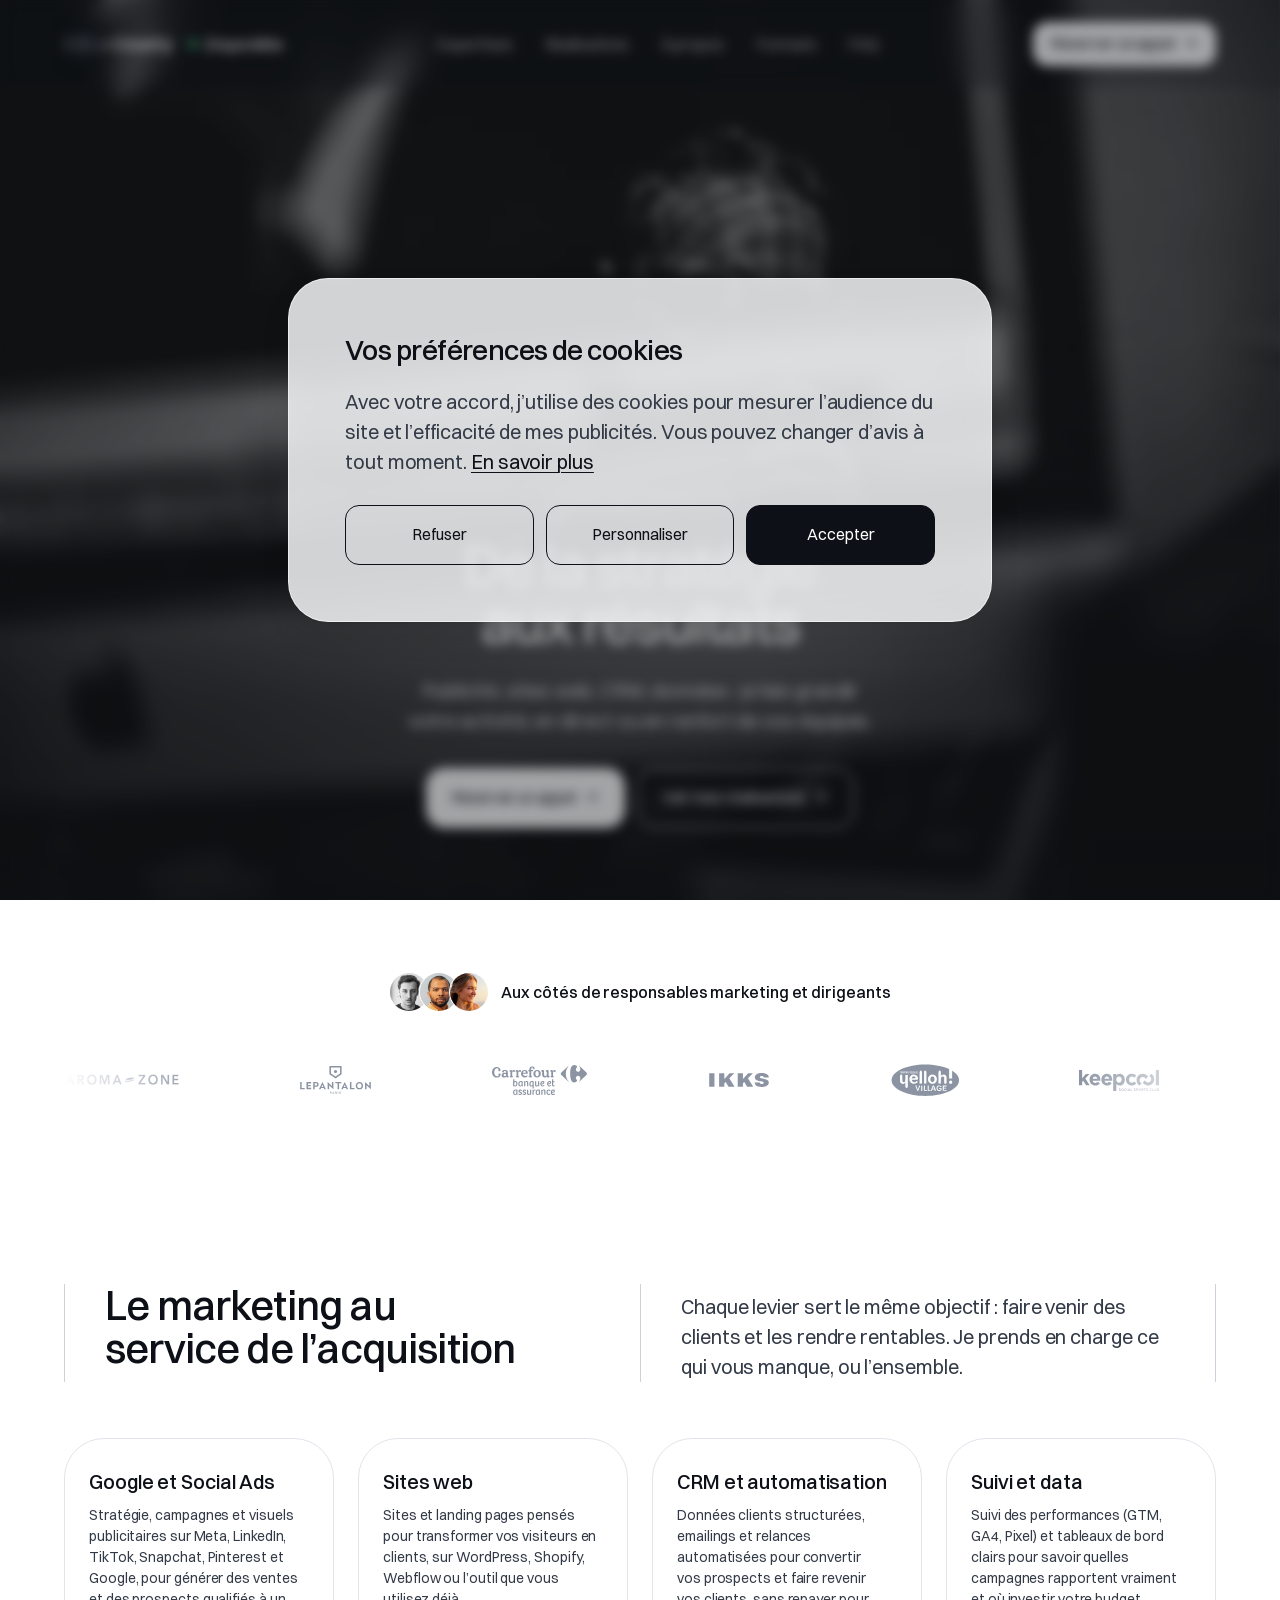
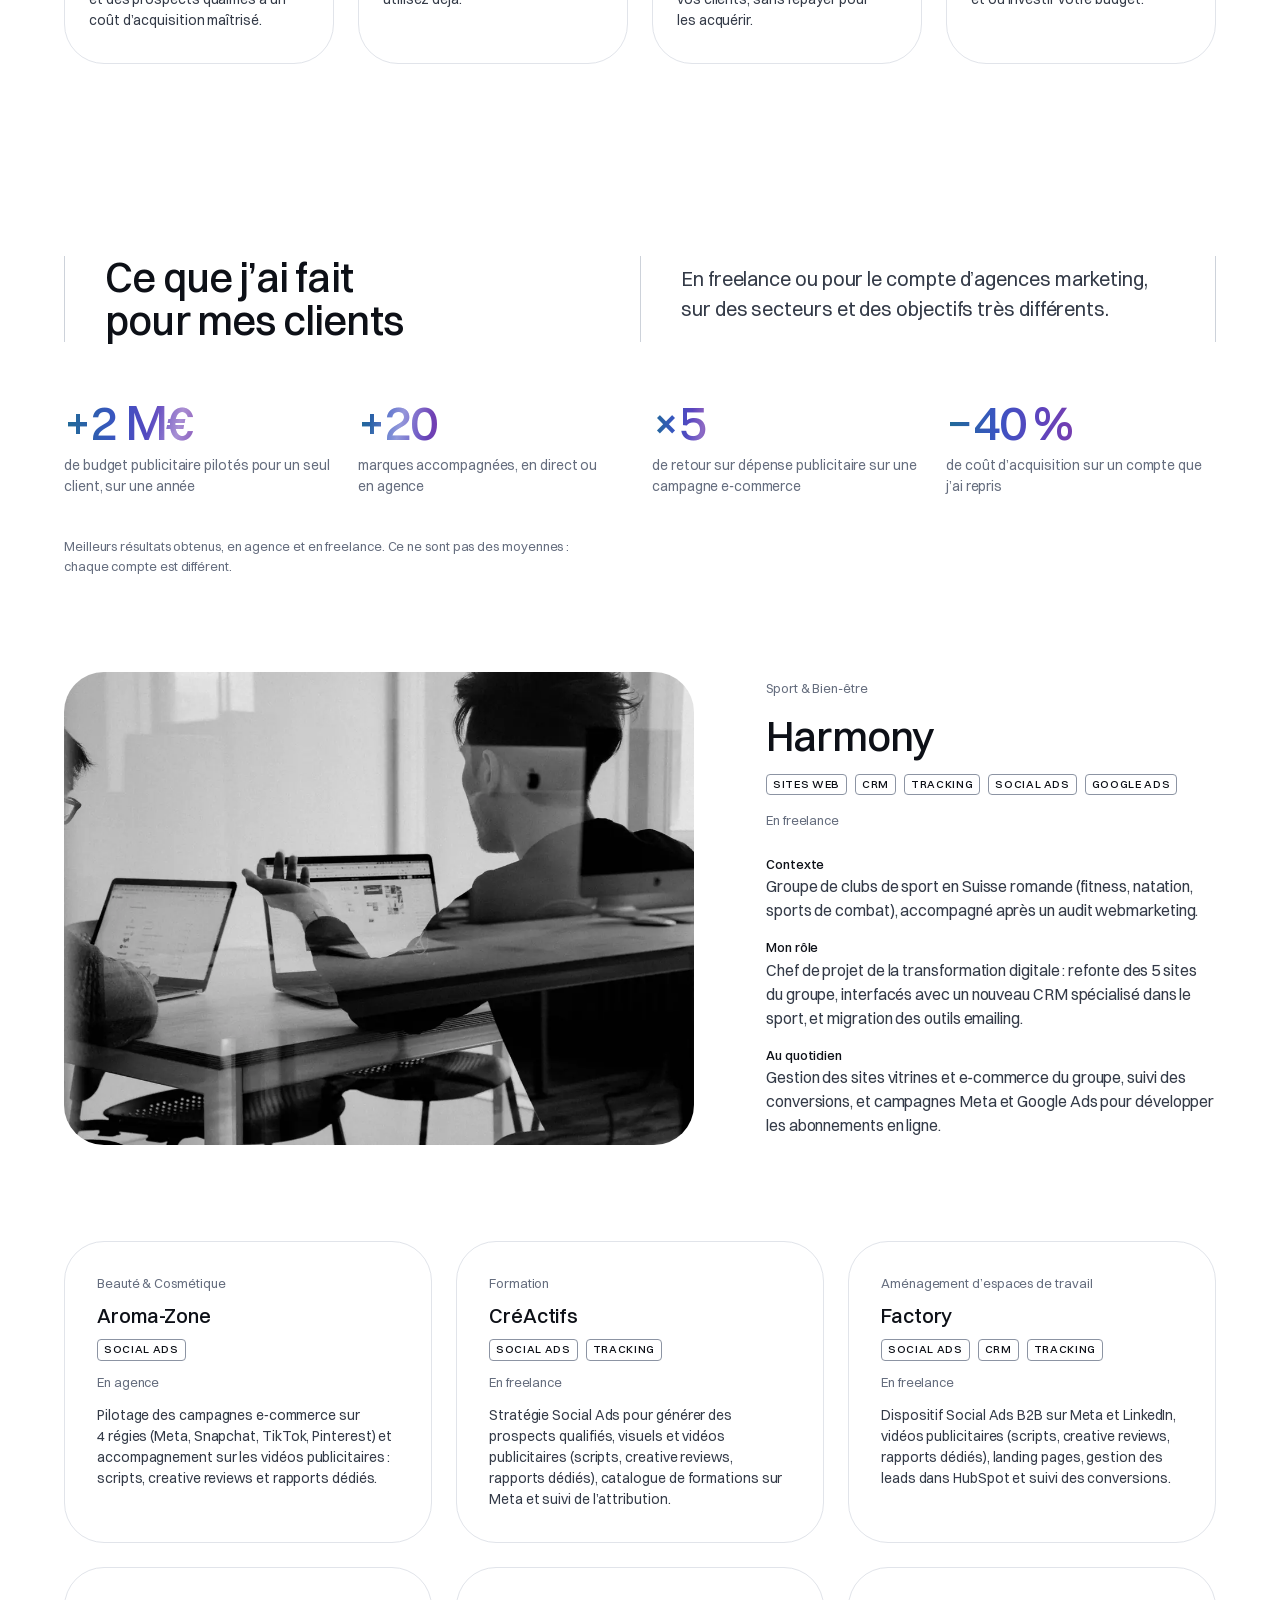
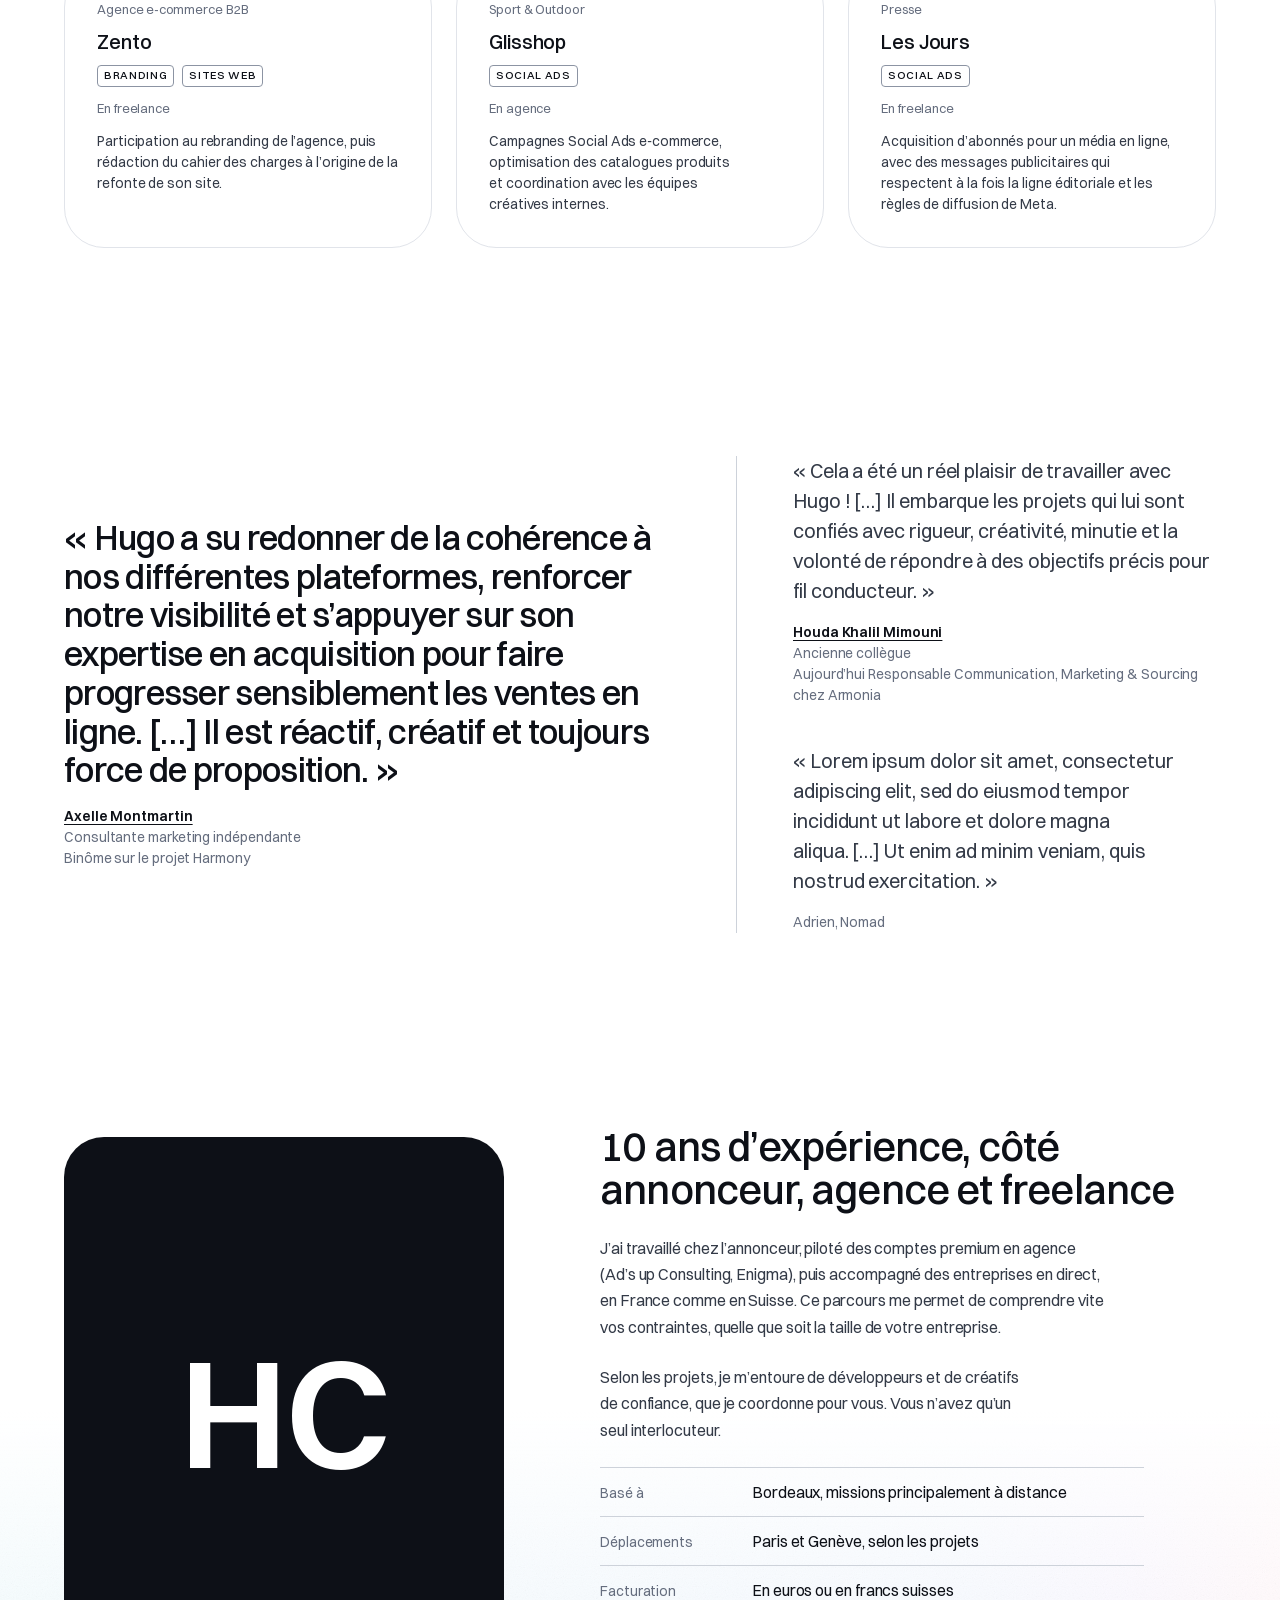
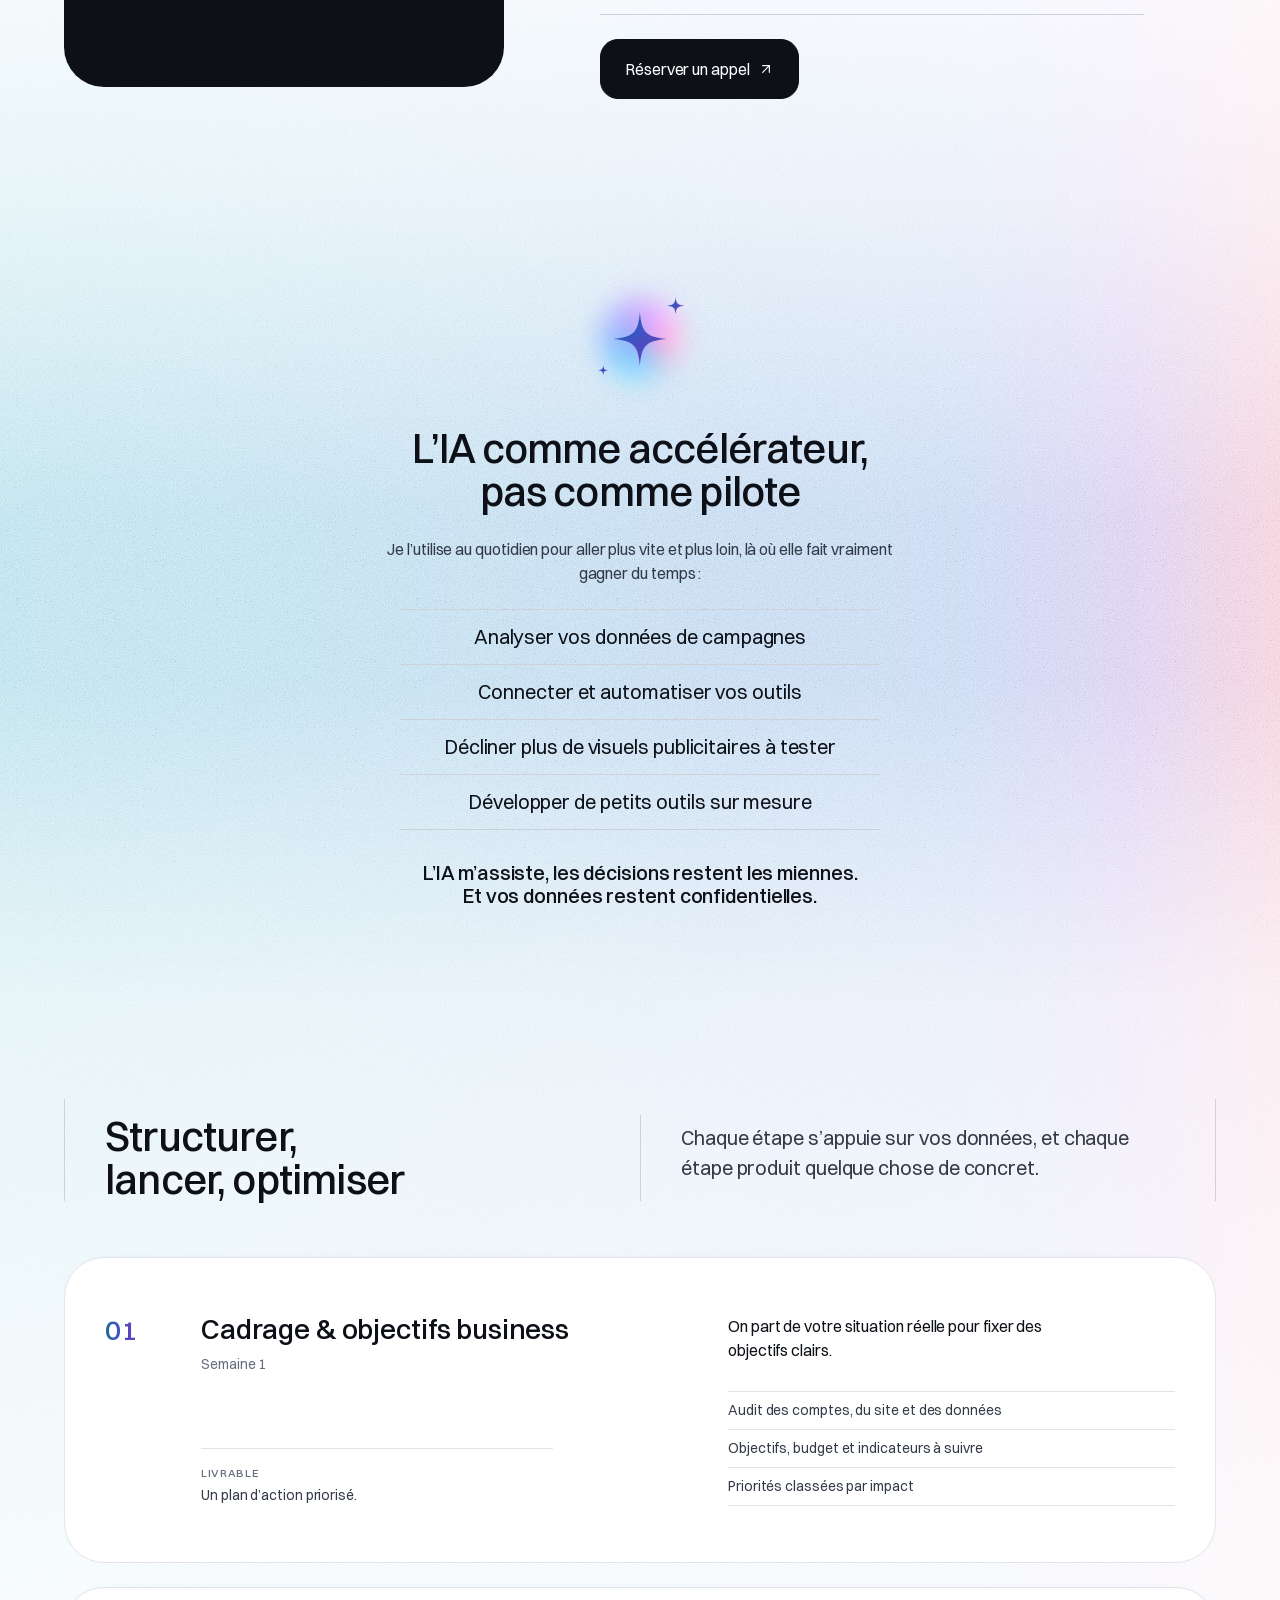
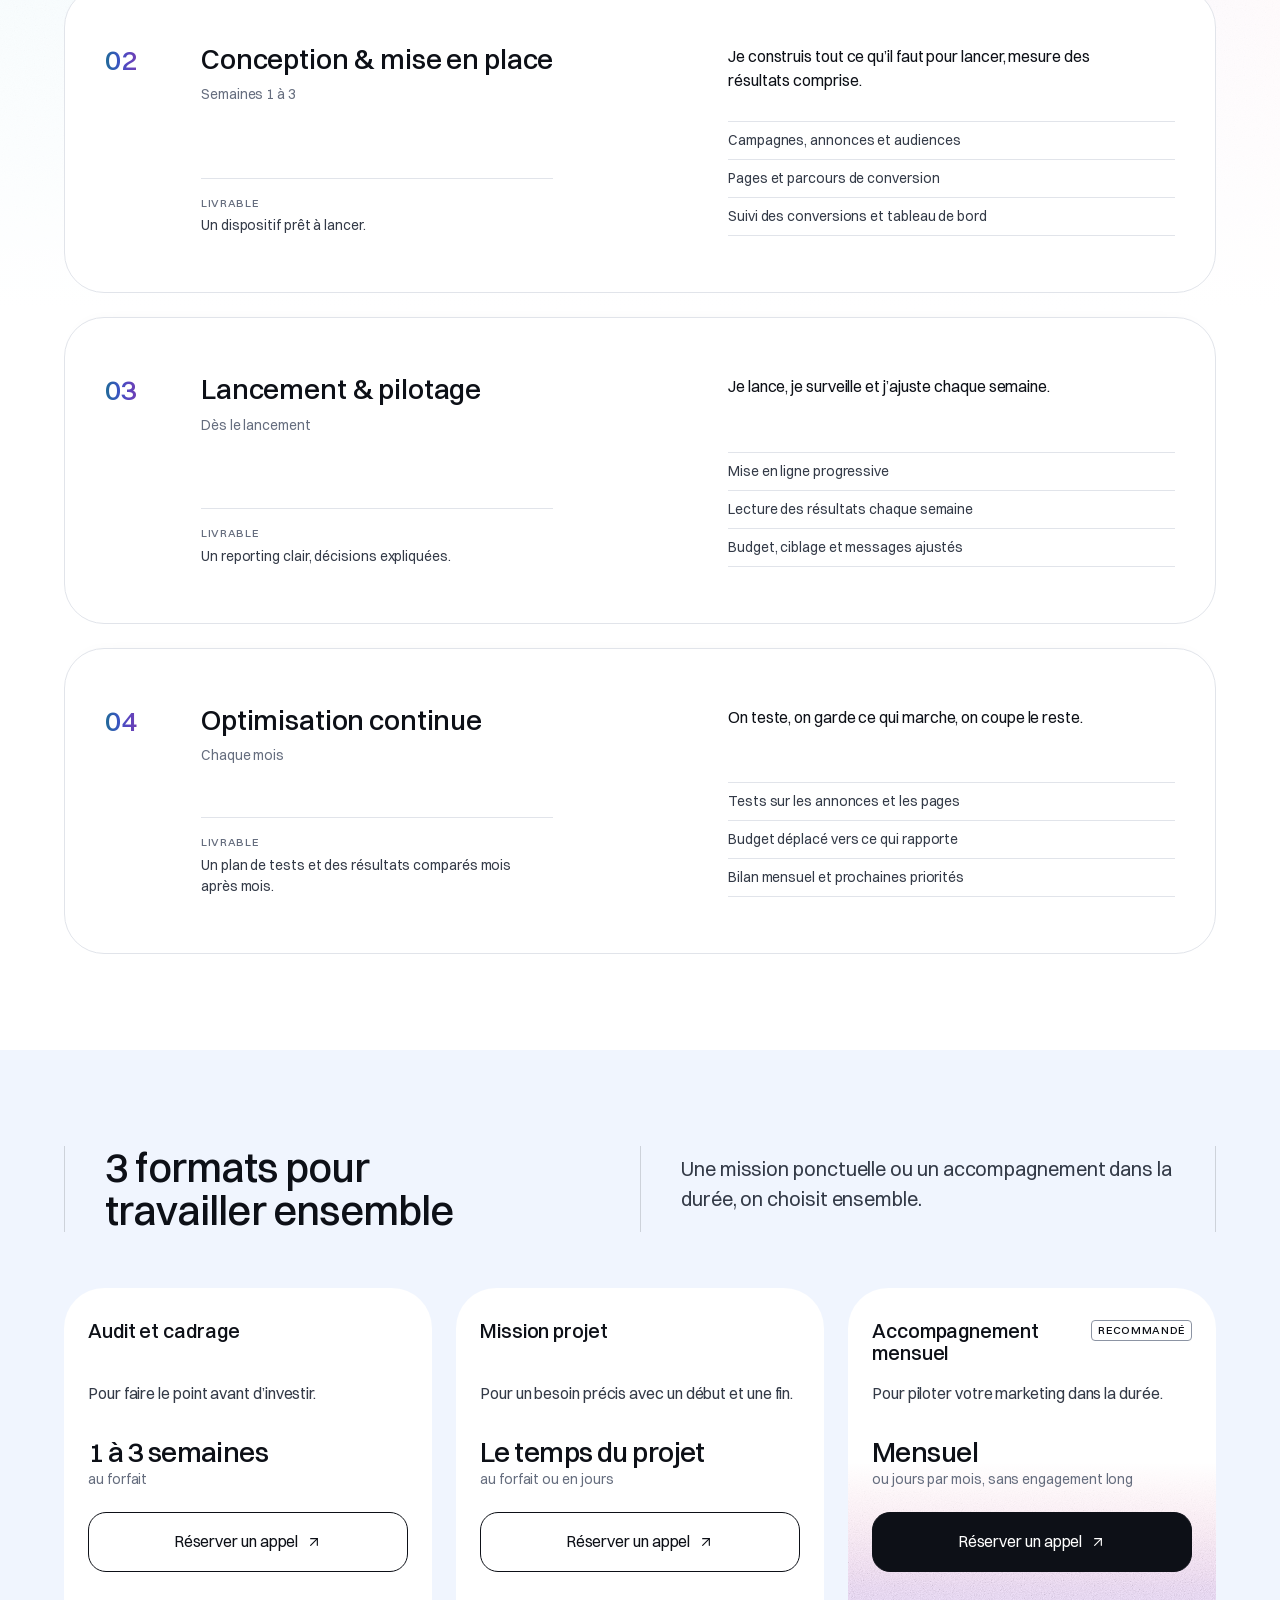
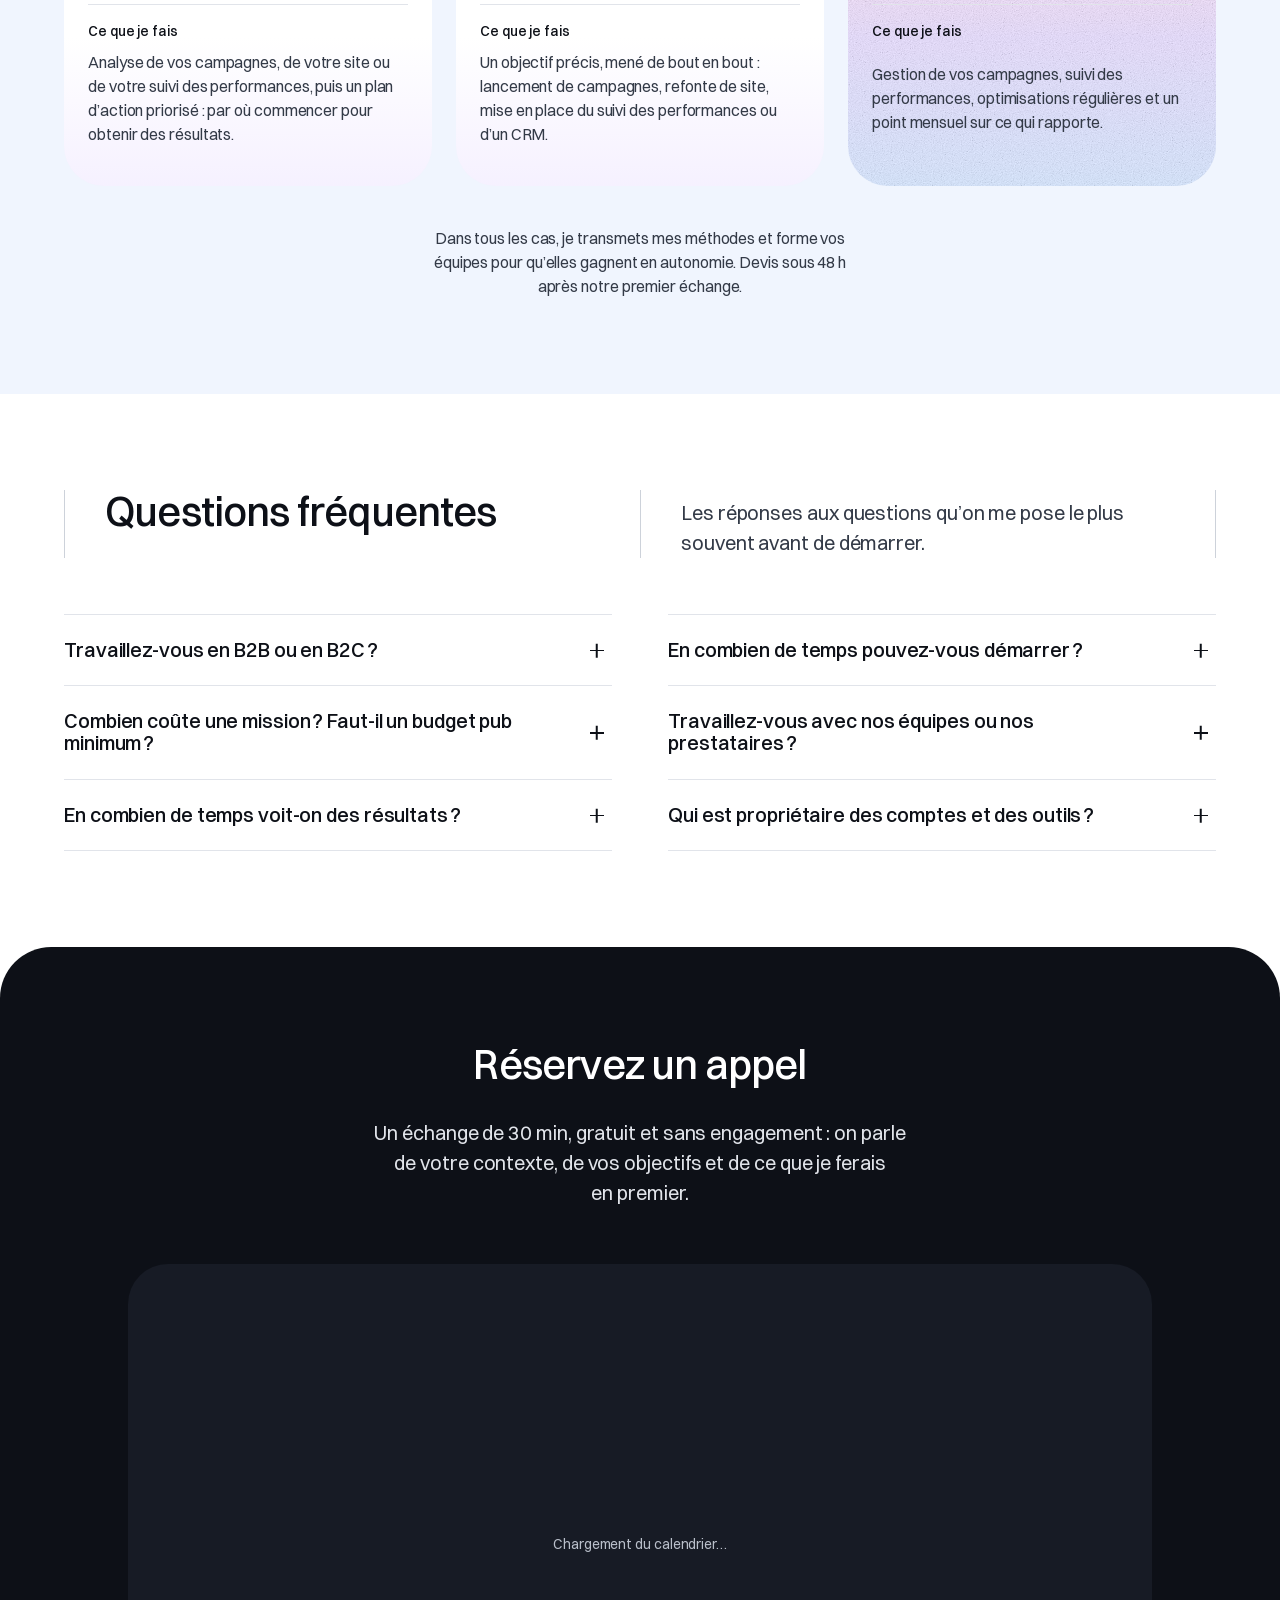
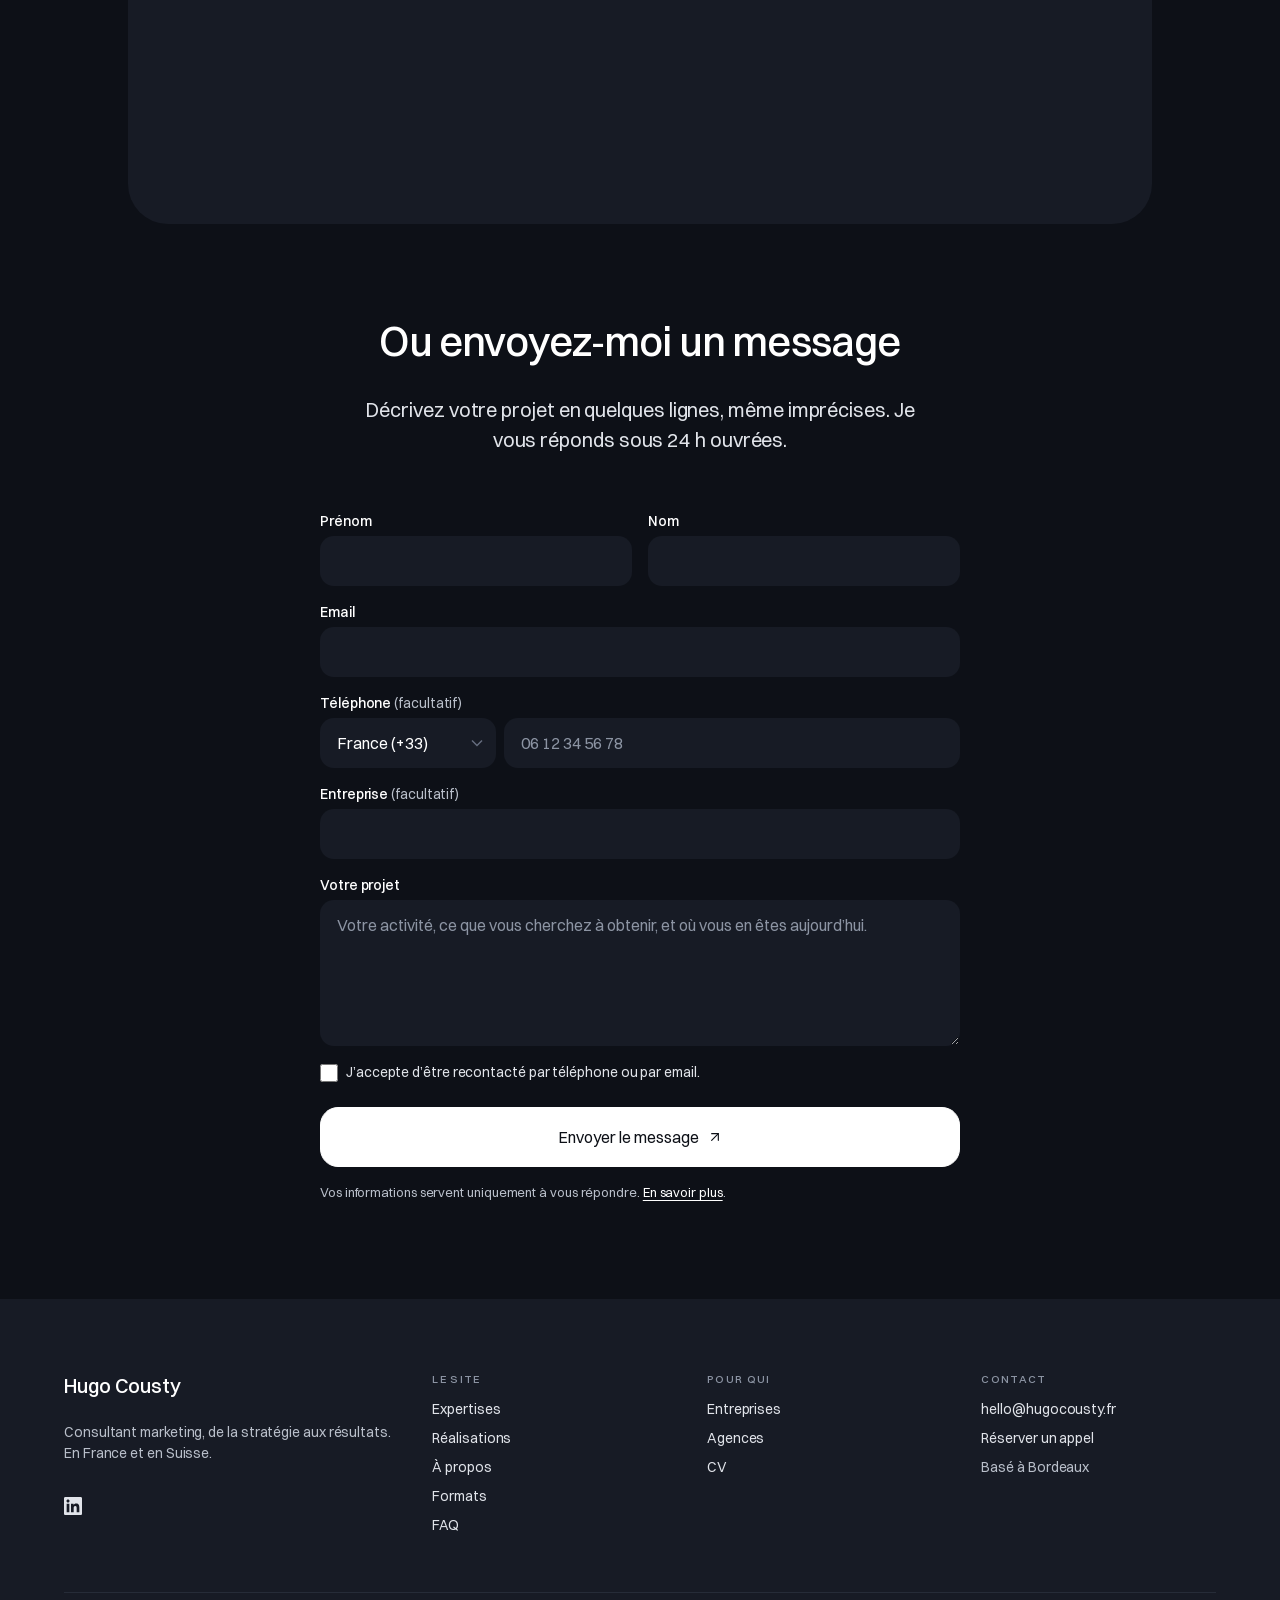
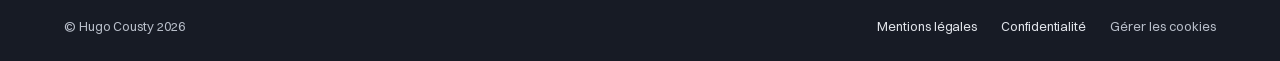
==== index.html @ 9bfe05e7 "CSS et JS versionnés (?v=20261124) pour contourner le cache navigateur Le .htaccess OVH met le CSS e" ====
<!doctype html>
<html lang="fr">
<head>
  <meta charset="utf-8">
  <meta name="viewport" content="width=device-width, initial-scale=1">
  <meta name="theme-color" content="#0D1017"><!-- barre du navigateur sombre dès le chargement, comme le hero -->
  <!-- Google Tag Manager (GTM-K3JS5PPT), avec le mode consentement de
       Google : mesure d'audience (GA4) et publicité (Meta) refusées par
       défaut, accordées seulement selon le choix fait dans le bandeau
       cookies (main.js, module 13). Le choix est gardé 6 mois.
       À chaque page (et à chaque choix), l'événement « consent_update »
       donne à GTM consent_analytics et consent_ads (true / false). -->
  <script>
    window.dataLayer = window.dataLayer || [];
    function gtag(){dataLayer.push(arguments);}
    gtag('consent', 'default', {
      analytics_storage: 'denied',
      ad_storage: 'denied', ad_user_data: 'denied', ad_personalization: 'denied',
      wait_for_update: 500
    });
    (function () {
      try {
        var c = JSON.parse(localStorage.getItem('hc-consent') || 'null');
        if (!c || Date.now() - c.t > 1.58e10) return;
        var ads = c.ads ? 'granted' : 'denied';
        gtag('consent', 'update', {
          analytics_storage: c.analytics ? 'granted' : 'denied',
          ad_storage: ads, ad_user_data: ads, ad_personalization: ads
        });
        dataLayer.push({ event: 'consent_update', consent_analytics: !!c.analytics, consent_ads: !!c.ads });
      } catch (e) {}
    })();
    gtag('js', new Date());
  </script>
  <script async src="https://www.googletagmanager.com/gtm.js?id=GTM-K3JS5PPT"></script>
  <title>Hugo Cousty · Consultant marketing</title>
  <meta name="description" content="Consultant marketing freelance, de la stratégie aux résultats : publicité, sites web, CRM et données, en direct ou en renfort de vos équipes, en France et en Suisse.">

  <!-- Aperçu du lien partagé (LinkedIn, email…) -->
  <meta property="og:type" content="website">
  <meta property="og:locale" content="fr_FR">
  <meta property="og:url" content="https://hugocousty.fr/">
  <meta property="og:title" content="Hugo Cousty · Consultant marketing">
  <meta property="og:description" content="Consultant marketing freelance, de la stratégie aux résultats : publicité, sites web, CRM et données, en direct ou en renfort de vos équipes, en France et en Suisse.">
  <meta property="og:image" content="https://hugocousty.fr/assets/img/og-image.jpg">
  <meta property="og:image:width" content="1200">
  <meta property="og:image:height" content="627">
  <meta property="og:image:alt" content="Hugo Cousty, consultant marketing, de la stratégie aux résultats.">
  <meta name="twitter:card" content="summary_large_image">
  <link rel="canonical" href="https://hugocousty.fr/">
  <meta name="google-site-verification" content="QWZo975LJrnpww15NWcP4bmixJElHmkK_aLGr5PKdbc"><!-- Google Search Console -->

  <link rel="preload" href="/assets/fonts/Switzer-400.woff2" as="font" type="font/woff2" crossorigin>
  <link rel="preload" href="/assets/fonts/Switzer-600.woff2" as="font" type="font/woff2" crossorigin>
  <link rel="stylesheet" href="/assets/css/tokens.css?v=20261124">
  <link rel="stylesheet" href="/assets/css/base.css?v=20261124">
  <link rel="stylesheet" href="/assets/css/sections.css?v=20261124">
  <script src="/assets/js/main.js?v=20261124" defer></script>
</head>
<body>

  <a class="skip-link" href="#contenu">Aller au contenu</a>

  <!-- =====================================================================
       HEADER : barre blanche pleine largeur en haut de page, puis pilule de
       verre sombre réduite dès qu'on défile (bascule gérée par main.js)
       Photo ronde + statut « Disponible » · ancres · bouton "Réserver un appel"
       Mobile / tablette : menu burger, liens dans un panneau sous la pilule
       ===================================================================== -->
  <header class="site-header" data-header data-theme="inverse"><!-- sombre dès le chargement : la page commence par la photo du hero -->
    <div class="site-header__inner">
      <!-- Identité : en haut de page le nom, au défilement la photo ronde (pilule),
           suivis du statut de disponibilité.
           Pour passer en indisponible : ajouter la classe status--off et changer le texte. -->
      <a class="site-id" href="#top" aria-label="Hugo Cousty, retour en haut de page">
        <span class="site-id__name" aria-hidden="true">Hugo Cousty</span>
        <span class="avatar avatar--mono" aria-hidden="true">HC</span>
        <span class="status"><span class="status__dot" aria-hidden="true"></span><span class="status__label">Disponible</span></span>
      </a>

      <nav class="site-nav" id="site-nav" aria-label="Navigation principale" data-nav>
        <ul class="site-nav__list">
          <li><a class="site-nav__link" href="#expertises">Expertises</a></li>
          <li><a class="site-nav__link" href="#realisations">Réalisations</a></li>
          <li><a class="site-nav__link" href="#a-propos">À propos</a></li>
          <li><a class="site-nav__link" href="#travailler-ensemble">Formats</a></li>
          <li><a class="site-nav__link" href="#faq">FAQ</a></li>
        </ul>
      </nav>

      <div class="site-header__actions">
        <a class="btn btn--primary btn--small site-header__cta" href="#reserver">Réserver un appel</a>
        <button class="nav-toggle" type="button" aria-expanded="false" aria-controls="site-nav" data-nav-toggle>
          <span class="nav-toggle__bar" aria-hidden="true"></span>
          <span class="visually-hidden" data-nav-toggle-label>Ouvrir le menu</span>
        </button>
      </div>
    </div>
  </header>

  <main id="contenu">

    <!-- ===================================================================
         1. HERO
         Photo plein écran (léger retrait, coins arrondis), texte posé dessus
         sans fond. Un voile encre en bas de la photo assure la lisibilité.
         Photo en 3 tailles (900, 1400, 2000 px), sans loading="lazy" :
         c'est la plus grande image visible au chargement.
         =================================================================== -->
    <section class="hero hero--center" id="top" aria-labelledby="hero-title" data-theme="inverse">
      <div class="hero__media">
        <img class="hero__photo" src="/assets/img/hero-reflet-1400.webp"
             srcset="/assets/img/hero-reflet-900.webp 900w, /assets/img/hero-reflet-1400.webp 1400w, /assets/img/hero-reflet-2000.webp 2000w"
             sizes="100vw" width="2000" height="1333" fetchpriority="high"
             alt="Hugo Cousty, reflété dans l’écran de son ordinateur, en noir et blanc">
      </div>

      <div class="hero__body">
        <div class="hero__panel">
          <h1 class="hero__title" id="hero-title"><span class="hero__label">Consultant marketing<span class="visually-hidden">,</span></span> De la stratégie<br class="hero__break"> aux résultats</h1>
          <p class="hero__lead">Publicité, sites web, CRM, données&nbsp;: je fais grandir votre activité, en direct ou en renfort de vos équipes.</p>

          <!-- data-sticky-cta-hide : la barre CTA mobile se masque tant que ces boutons sont visibles -->
          <div class="hero__actions" data-sticky-cta-hide>
            <a class="btn btn--primary" href="#reserver">Réserver un appel</a>
            <a class="btn btn--secondary" href="#realisations">Voir mes réalisations</a>
          </div>
        </div>
      </div>
    </section>


    <!-- ===================================================================
         2. LOGOS
         =================================================================== -->
    <section class="section section--tight logos" aria-labelledby="logos-title">
      <div class="container">
        <div class="logos__head">
          <!-- 3 visages de clients : carrés de 120 px recadrés sur le visage -->
          <div class="faces" aria-hidden="true">
            <img class="faces__item" src="/assets/img/client-1.webp" alt="" width="120" height="120">
            <img class="faces__item" src="/assets/img/client-2.webp" alt="" width="120" height="120">
            <img class="faces__item" src="/assets/img/client-3.webp" alt="" width="120" height="120">
          </div>
          <h2 class="logos__title" id="logos-title">Aux côtés de responsables marketing et dirigeants</h2>
        </div>
        <!-- Logos clients : SVG dans /assets/img/logos/, affichés en gris uni par
             un masque CSS (la couleur d'origine du fichier ne compte pas).
             --logo-ratio = largeur / hauteur du viewBox ; --logo-h règle le poids
             visuel (un logo très large est moins haut qu'un logo carré). -->
        <!-- Les logos défilent en continu (main.js, module 7, duplique la liste
             pour une boucle sans à-coup). Sans JS : en grille. -->
        <div class="logos__marquee">
        <ul class="logos__list logos__list--home" data-marquee>
          <!-- Les logos « logos__extra » n'apparaissent que dans le bandeau défilant ;
               ils sont intercalés pour arriver dès le début du défilement -->
          <li><span class="client-logo" role="img" aria-label="Aroma-Zone" style="--logo: url(/assets/img/logos/aroma-zone.svg); --logo-ratio: 268 / 26; --logo-h: 15px"></span></li>
          <li class="logos__extra"><span class="client-logo" role="img" aria-label="Le Pantalon" style="--logo: url(/assets/img/logos/le-pantalon.svg); --logo-ratio: 705.31 / 279.55; --logo-h: 38px"></span></li>
          <li><span class="client-logo" role="img" aria-label="Carrefour Banque" style="--logo: url(/assets/img/logos/carrefour-banque.svg); --logo-ratio: 322.3 / 101.5; --logo-h: 40px"></span></li>
          <li class="logos__extra"><span class="client-logo" role="img" aria-label="IKKS" style="--logo: url(/assets/img/logos/ikks.svg); --logo-ratio: 718 / 168.5; --logo-h: 20px"></span></li>
          <li><span class="client-logo" role="img" aria-label="Yelloh! Village" style="--logo: url(/assets/img/logos/yelloh-village.svg); --logo-ratio: 45 / 21; --logo-h: 42px"></span></li>
          <li class="logos__extra"><span class="client-logo" role="img" aria-label="KeepCool" style="--logo: url(/assets/img/logos/keepcool.svg); --logo-ratio: 107 / 28; --logo-h: 28px"></span></li>
          <li><span class="client-logo" role="img" aria-label="Les Jours" style="--logo: url(/assets/img/logos/les-jours.svg); --logo-ratio: 160 / 122; --logo-h: 44px"></span></li>
          <li class="logos__extra"><span class="client-logo" role="img" aria-label="Rexel" style="--logo: url(/assets/img/logos/rexel.svg); --logo-ratio: 162.69 / 59.87; --logo-h: 28px"></span></li>
          <li><span class="client-logo" role="img" aria-label="Glisshop" style="--logo: url(/assets/img/logos/glisshop.svg); --logo-ratio: 222 / 50; --logo-h: 29px"></span></li>
          <li class="logos__extra"><span class="client-logo" role="img" aria-label="Bonhams" style="--logo: url(/assets/img/logos/bonhams.svg); --logo-ratio: 522 / 120; --logo-h: 22px"></span></li>
          <li><span class="client-logo" role="img" aria-label="Harmony" style="--logo: url(/assets/img/logos/harmony.svg); --logo-ratio: 176 / 40; --logo-h: 29px"></span></li>
          <li><span class="client-logo" role="img" aria-label="Groupe Barrière" style="--logo: url(/assets/img/logos/groupe-barriere.svg); --logo-ratio: 81 / 48; --logo-h: 44px"></span></li>
          <li><span class="client-logo" role="img" aria-label="CréActifs" style="--logo: url(/assets/img/logos/creactifs.svg); --logo-ratio: 318 / 51.4; --logo-h: 22px"></span></li>
        </ul>
        </div>
      </div>
    </section>


    <!-- ===================================================================
         3. EXPERTISES (ancre #expertises)
         =================================================================== -->
    <section class="section" id="expertises" aria-labelledby="expertises-title">
      <div class="container">
        <header class="section-head">
          <h2 id="expertises-title">Le marketing au service de l’acquisition</h2>
          <p class="section-head__intro">Chaque levier sert le même objectif&nbsp;: faire venir des clients et les rendre rentables. Je prends en charge ce qui vous manque, ou l’ensemble.</p>
        </header>

        <!-- Expertises : quatre cartes gris clair sur fond blanc, une ligne en
             desktop. Cartes blanches à fin contour : titre et texte. -->
        <ul class="expertise-cards">
          <li class="expertise-card">
            <h3 class="expertise-card__title">Google et Social&nbsp;Ads</h3>
            <p>Stratégie, campagnes et visuels publicitaires sur Meta, LinkedIn, TikTok, Snapchat, Pinterest et Google, pour générer des ventes et des prospects qualifiés à un coût d’acquisition maîtrisé.</p>
          </li>
          <li class="expertise-card">
            <h3 class="expertise-card__title">Sites web</h3>
            <p>Sites et landing pages pensés pour transformer vos visiteurs en clients, sur WordPress, Shopify, Webflow ou l’outil que vous utilisez déjà.</p>
          </li>
          <li class="expertise-card">
            <h3 class="expertise-card__title">CRM et automatisation</h3>
            <p>Données clients structurées, emailings et relances automatisées pour convertir vos prospects et faire revenir vos clients, sans repayer pour les acquérir.</p>
          </li>
          <li class="expertise-card">
            <h3 class="expertise-card__title">Suivi et data</h3>
            <p>Suivi des performances (GTM, GA4, Pixel) et tableaux de bord clairs pour savoir quelles campagnes rapportent vraiment et où investir votre budget.</p>
          </li>
        </ul>
      </div>
    </section>


    <!-- ===================================================================
         4. RÉALISATIONS (ancre #realisations)
         Projet à la une (Harmony) + grille de 6 projets
         =================================================================== -->
    <section class="section" id="realisations" aria-labelledby="realisations-title">
      <div class="container">
        <header class="section-head">
          <h2 id="realisations-title">Ce que j’ai fait pour mes clients</h2>
          <p class="section-head__intro">En freelance ou pour le compte d’agences marketing, sur des secteurs et des objectifs très différents.</p>
        </header>

        <!-- Chiffres clés : la preuve chiffrée, juste avant les projets -->
        <div class="realisations__stats">
          <ul class="stats">
            <li class="stat">
              <strong class="stat__value">+2 M€</strong>
              <span class="stat__label">de budget publicitaire pilotés pour un seul client, sur une année</span>
            </li>
            <li class="stat">
              <strong class="stat__value">+20</strong>
              <span class="stat__label">marques accompagnées, en direct ou en agence</span>
            </li>
            <li class="stat">
              <strong class="stat__value">×5</strong>
              <span class="stat__label">de retour sur dépense publicitaire sur une campagne e&#8209;commerce</span>
            </li>
            <li class="stat">
              <strong class="stat__value">&minus;40&nbsp;%</strong>
              <span class="stat__label">de coût d’acquisition sur un compte que j’ai repris</span>
            </li>
          </ul>

          <p class="stats__note">Meilleurs résultats obtenus, en agence et en freelance. Ce ne sont pas des moyennes : chaque compte est différent.</p>
        </div>

        <!-- 6a. Projet à la une -->
        <article class="featured" aria-labelledby="harmony-title">
          <img class="featured__visual" src="/assets/img/harmony-700.webp"
               srcset="/assets/img/harmony-700.webp 700w, /assets/img/harmony-1100.webp 1100w, /assets/img/harmony-1400.webp 1400w"
               sizes="(min-width: 64em) 58vw, 100vw"
               width="1400" height="1050" loading="lazy" decoding="async"
               alt="Séance de travail autour de deux ordinateurs portables">

          <div class="featured__body">
            <p class="project__sector">Sport &amp; Bien-être</p>
            <h3 class="featured__title" id="harmony-title">Harmony</h3>
            <ul class="tags" aria-label="Expertises mobilisées">
              <li class="tag">Sites web</li>
              <li class="tag">CRM</li>
              <li class="tag">Tracking</li>
              <li class="tag">Social Ads</li>
              <li class="tag">Google Ads</li>
            </ul>
            <p class="project-card__context">En freelance</p>
            <dl class="featured__facts">
              <div>
                <dt>Contexte</dt>
                <dd>Groupe de clubs de sport en Suisse romande (fitness, natation, sports de combat), accompagné après un audit webmarketing.</dd>
              </div>
              <div>
                <dt>Mon rôle</dt>
                <dd>Chef de projet de la transformation digitale : refonte des 5&nbsp;sites du groupe, interfacés avec un nouveau CRM spécialisé dans le sport, et migration des outils emailing.</dd>
              </div>
              <div>
                <dt>Au quotidien</dt>
                <dd>Gestion des sites vitrines et e&#8209;commerce du groupe, suivi des conversions, et campagnes Meta et Google Ads pour développer les abonnements en ligne.</dd>
              </div>
            </dl>
          </div>
        </article>

        <!-- 6b. Grille de 6 projets choisis pour leur diversité (secteur, objectif,
             expertises). Les autres références (Yelloh! Village, Rubio Energie, Cloudland Coffee,
             Jecherche1forfait, Armonia) restent dans l'historique git.
             Pour ajouter un projet : dupliquer un <li class="project-card">.
             En mobile, seules les 3 premières sont affichées : les suivantes portent
             project-card--extra et apparaissent avec le bouton « Voir les autres réalisations ». -->
        <ul class="projects" id="autres-projets" aria-label="Autres réalisations" data-projects>

          <li class="project-card">
            <p class="project__sector">Beauté &amp; Cosmétique</p>
            <h3 class="project-card__title">Aroma-Zone</h3>
            <ul class="tags" aria-label="Expertises mobilisées">
              <li class="tag">Social Ads</li>
            </ul>
            <p class="project-card__context">En agence</p>
            <p>Pilotage des campagnes e&#8209;commerce sur 4&nbsp;régies (Meta, Snapchat, TikTok, Pinterest) et accompagnement sur les vidéos publicitaires : scripts, creative reviews et rapports dédiés.</p>
          </li>

          <li class="project-card">
            <p class="project__sector">Formation</p>
            <h3 class="project-card__title">CréActifs</h3>
            <ul class="tags" aria-label="Expertises mobilisées">
              <li class="tag">Social Ads</li>
              <li class="tag">Tracking</li>
            </ul>
            <p class="project-card__context">En freelance</p>
            <p>Stratégie Social Ads pour générer des prospects qualifiés, visuels et vidéos publicitaires (scripts, creative reviews, rapports dédiés), catalogue de formations sur Meta et suivi de l’attribution.</p>
          </li>

          <li class="project-card">
            <p class="project__sector">Aménagement d’espaces de travail</p>
            <h3 class="project-card__title">Factory</h3>
            <ul class="tags" aria-label="Expertises mobilisées">
              <li class="tag">Social Ads</li>
              <li class="tag">CRM</li>
              <li class="tag">Tracking</li>
            </ul>
            <p class="project-card__context">En freelance</p>
            <p>Dispositif Social Ads B2B sur Meta et LinkedIn, vidéos publicitaires (scripts, creative reviews, rapports dédiés), landing pages, gestion des leads dans HubSpot et suivi des conversions.</p>
          </li>

          <li class="project-card project-card--extra">
            <p class="project__sector">Agence e&#8209;commerce B2B</p>
            <h3 class="project-card__title">Zento</h3>
            <ul class="tags" aria-label="Expertises mobilisées">
              <li class="tag">Branding</li>
              <li class="tag">Sites web</li>
            </ul>
            <p class="project-card__context">En freelance</p>
            <p>Participation au rebranding de l’agence, puis rédaction du cahier des charges à l’origine de la refonte de son site.</p>
          </li>

          <li class="project-card project-card--extra">
            <p class="project__sector">Sport &amp; Outdoor</p>
            <h3 class="project-card__title">Glisshop</h3>
            <ul class="tags" aria-label="Expertises mobilisées">
              <li class="tag">Social Ads</li>
            </ul>
            <p class="project-card__context">En agence</p>
            <p>Campagnes Social Ads e&#8209;commerce, optimisation des catalogues produits et coordination avec les équipes créatives internes.</p>
          </li>

          <li class="project-card project-card--extra">
            <p class="project__sector">Presse</p>
            <h3 class="project-card__title">Les Jours</h3>
            <ul class="tags" aria-label="Expertises mobilisées">
              <li class="tag">Social Ads</li>
            </ul>
            <p class="project-card__context">En freelance</p>
            <p>Acquisition d’abonnés pour un média en ligne, avec des messages publicitaires qui respectent à la fois la ligne éditoriale et les règles de diffusion de Meta.</p>
          </li>

        </ul>
        <button class="btn btn--secondary projects__more" type="button" aria-controls="autres-projets" aria-expanded="false" data-projects-more hidden>Voir les autres réalisations</button>
      </div>
    </section>


    <!-- ===================================================================
         5. TÉMOIGNAGES
         1 principal + 2 courts (3 au total) — PLACEHOLDERS à remplacer par les vrais textes
         Principal : 35 mots max (il est affiché en taille titre).
         Courts : une phrase. Ajouter si possible un lien LinkedIn sur le nom,
         ou le logo de l'entreprise, pour la crédibilité.
         =================================================================== -->
    <section class="section" id="temoignages" aria-labelledby="temoignages-title">
      <div class="container">
        <h2 class="visually-hidden" id="temoignages-title">Témoignages</h2>

        <div class="testimonials">
          <figure class="testimonial testimonial--main">
            <!-- Recommandation LinkedIn d'Axelle, coupée ([…]) -->
            <blockquote class="testimonial__quote">
              <p>«&nbsp;Hugo a su redonner de la cohérence à nos différentes plateformes, renforcer notre visibilité et s’appuyer sur son expertise en acquisition pour faire progresser sensiblement les ventes en ligne. […] Il est réactif, créatif et toujours force de proposition.&nbsp;»</p>
            </blockquote>
            <figcaption class="testimonial__author">
              <a class="testimonial__name" href="https://www.linkedin.com/in/axelle-montmartin" target="_blank" rel="noopener">Axelle Montmartin</a>
              <span class="testimonial__role">Consultante marketing indépendante</span>
              <span class="testimonial__role">Binôme sur le projet Harmony</span>
            </figcaption>
          </figure>

          <figure class="testimonial">
            <blockquote class="testimonial__quote">
              <p>«&nbsp;Cela a été un réel plaisir de travailler avec Hugo&nbsp;! […] Il embarque les projets qui lui sont confiés avec rigueur, créativité, minutie et la volonté de répondre à des objectifs précis pour fil conducteur.&nbsp;»</p>
            </blockquote>
            <figcaption class="testimonial__author">
              <a class="testimonial__name" href="https://fr.linkedin.com/in/houda-khalil-mimouni" target="_blank" rel="noopener">Houda Khalil Mimouni</a>
              <span class="testimonial__role">Ancienne collègue</span>
              <span class="testimonial__role">Aujourd’hui Responsable Communication, Marketing &amp; Sourcing chez Armonia</span>
            </figcaption>
          </figure>

          <figure class="testimonial">
            <!-- À remplacer : texte provisoire -->
            <blockquote class="testimonial__quote">
              <p>«&nbsp;Lorem ipsum dolor sit amet, consectetur adipiscing elit, sed do eiusmod tempor incididunt ut labore et dolore magna aliqua. […] Ut enim ad minim veniam, quis nostrud exercitation.&nbsp;»</p>
            </blockquote>
            <figcaption class="testimonial__author">Adrien, Nomad</figcaption>
          </figure>

        </div>
      </div>
    </section>


    <!-- ===================================================================
         6. À PROPOS (ancre #a-propos)
         =================================================================== -->
    <section class="section ai-lead-in" id="a-propos" aria-labelledby="a-propos-title">
      <div class="container about">
        <!-- Monogramme à la place de la photo, comme dans l’en-tête -->
        <div class="about__photo about__mono" aria-hidden="true">HC</div>

        <div class="about__body">
          <h2 id="a-propos-title">10&nbsp;ans d’expérience, côté annonceur, agence et freelance</h2>
          <p>J’ai travaillé chez l’annonceur, piloté des comptes premium en agence (Ad’s up Consulting, Enigma), puis accompagné des entreprises en direct, en France comme en Suisse. Ce parcours me permet de comprendre vite vos contraintes, quelle que soit la taille de votre entreprise.</p>
          <p>Selon les projets, je m’entoure de développeurs et de créatifs de confiance, que je coordonne pour vous. Vous n’avez qu’un seul interlocuteur.</p>
          <dl class="about__facts">
            <div><dt>Basé à</dt><dd>Bordeaux, missions principalement à distance</dd></div>
            <div><dt>Déplacements</dt><dd>Paris et Genève, selon les projets</dd></div>
            <div><dt>Facturation</dt><dd>En euros ou en francs suisses</dd></div>
          </dl>
          <div>
            <a class="btn btn--primary" href="#reserver">Réserver un appel</a>
          </div>
        </div>
      </div>

    </section>


    <!-- ===================================================================
         7. L’IA (encart mis en avant)
         Section à part en bloc gris large, comme Témoignages et Formats :
         contenu centré, titre en grand.
         =================================================================== -->
    <section class="section ai-box" id="ia" aria-labelledby="ai-title">
      <div class="container ai-box__inner" data-ai>
        <!-- Orbe IA : étincelle dessinée en SVG sur un halo aux couleurs du
             dégradé (fixe). -->
        <div class="ai-orb" aria-hidden="true">
          <span class="ai-orb__halo"></span>
          <svg class="ai-orb__spark" viewBox="0 0 24 24">
            <defs>
              <linearGradient id="ai-spark-grad" x1="0" y1="0" x2="1" y2="1">
                <stop offset="0" style="stop-color: var(--stat-1)"/>
                <stop offset=".4" style="stop-color: var(--stat-2)"/>
                <stop offset=".7" style="stop-color: var(--stat-3)"/>
                <stop offset="1" style="stop-color: var(--stat-4)"/>
              </linearGradient>
            </defs>
            <path d="M12 0C12.8 9.2 14.8 11.2 24 12C14.8 12.8 12.8 14.8 12 24C11.2 14.8 9.2 12.8 0 12C9.2 11.2 11.2 9.2 12 0Z"/>
          </svg>
          <svg class="ai-orb__spark ai-orb__spark--small" viewBox="0 0 24 24"><path d="M12 0C12.8 9.2 14.8 11.2 24 12C14.8 12.8 12.8 14.8 12 24C11.2 14.8 9.2 12.8 0 12C9.2 11.2 11.2 9.2 12 0Z"/></svg>
          <svg class="ai-orb__spark ai-orb__spark--tiny" viewBox="0 0 24 24"><path d="M12 0C12.8 9.2 14.8 11.2 24 12C14.8 12.8 12.8 14.8 12 24C11.2 14.8 9.2 12.8 0 12C9.2 11.2 11.2 9.2 12 0Z"/></svg>
        </div>
        <h2 class="ai-box__title" id="ai-title">L’IA comme accélérateur, pas comme pilote</h2>
        <div class="ai-box__body">
          <div data-ai-read>
            <p class="ai-box__lead">Je l’utilise au quotidien pour aller plus vite et plus loin, là où elle fait vraiment gagner du temps&nbsp;:</p>
            <ul class="ai-uses">
              <li>Analyser vos données de campagnes</li>
              <li>Connecter et automatiser vos outils</li>
              <li>Décliner plus de visuels publicitaires à tester</li>
              <li>Développer de petits outils sur mesure</li>
            </ul>
          </div>
          <p class="ai-box__note">L’IA m’assiste, les décisions restent les miennes. Et vos données restent confidentielles.</p>
        </div>
      </div>
    </section>


    <!-- ===================================================================
         8. MÉTHODE (ancre #methode)
         =================================================================== -->
    <section class="section ai-lead-out" id="methode" aria-labelledby="methode-title">
      <div class="container">
        <header class="section-head">
          <h2 id="methode-title">Structurer, lancer, optimiser</h2>
          <p class="section-head__intro">Chaque étape s’appuie sur vos données, et chaque étape produit quelque chose de concret.</p>
        </header>

        <ol class="steps">
          <li class="step">
            <span class="step__number" aria-hidden="true">01</span>
            <h3 class="step__title"><span class="visually-hidden">Étape 1 : </span>Cadrage &amp; objectifs business</h3>
            <p class="step__when">Semaine 1</p>
            <p class="step__desc">On part de votre situation réelle pour fixer des objectifs clairs.</p>
            <ul class="step__list">
              <li>Audit des comptes, du site et des données</li>
              <li>Objectifs, budget et indicateurs à suivre</li>
              <li>Priorités classées par impact</li>
            </ul>
            <p class="step__deliverable"><strong>Livrable</strong> Un plan d’action priorisé.</p>
          </li>
          <li class="step">
            <span class="step__number" aria-hidden="true">02</span>
            <h3 class="step__title"><span class="visually-hidden">Étape 2 : </span>Conception &amp; mise en place</h3>
            <p class="step__when">Semaines 1 à 3</p>
            <p class="step__desc">Je construis tout ce qu’il faut pour lancer, mesure des résultats comprise.</p>
            <ul class="step__list">
              <li>Campagnes, annonces et audiences</li>
              <li>Pages et parcours de conversion</li>
              <li>Suivi des conversions et tableau de bord</li>
            </ul>
            <p class="step__deliverable"><strong>Livrable</strong> Un dispositif prêt à lancer.</p>
          </li>
          <li class="step">
            <span class="step__number" aria-hidden="true">03</span>
            <h3 class="step__title"><span class="visually-hidden">Étape 3 : </span>Lancement &amp; pilotage</h3>
            <p class="step__when">Dès le lancement</p>
            <p class="step__desc">Je lance, je surveille et j’ajuste chaque semaine.</p>
            <ul class="step__list">
              <li>Mise en ligne progressive</li>
              <li>Lecture des résultats chaque semaine</li>
              <li>Budget, ciblage et messages ajustés</li>
            </ul>
            <p class="step__deliverable"><strong>Livrable</strong> Un reporting clair, décisions expliquées.</p>
          </li>
          <li class="step">
            <span class="step__number" aria-hidden="true">04</span>
            <h3 class="step__title"><span class="visually-hidden">Étape 4 : </span>Optimisation continue</h3>
            <p class="step__when">Chaque mois</p>
            <p class="step__desc">On teste, on garde ce qui marche, on coupe le reste.</p>
            <ul class="step__list">
              <li>Tests sur les annonces et les pages</li>
              <li>Budget déplacé vers ce qui rapporte</li>
              <li>Bilan mensuel et prochaines priorités</li>
            </ul>
            <p class="step__deliverable"><strong>Livrable</strong> Un plan de tests et des résultats comparés mois après mois.</p>
          </li>
        </ol>

      </div>
    </section>


    <!-- ===================================================================
         9. TRAVAILLER ENSEMBLE
         3 formats + ligne de conclusion
         =================================================================== -->
    <section class="section section--sunken" id="travailler-ensemble" aria-labelledby="offres-title">
      <div class="container">
        <header class="section-head">
          <h2 id="offres-title">3&nbsp;formats pour travailler ensemble</h2>
          <p class="section-head__intro">Une mission ponctuelle ou un accompagnement dans la durée, on choisit ensemble.</p>
        </header>

        <!-- Cartes façon grille tarifaire : nom, pour qui, format en grand,
             bouton, puis le contenu sous un filet. Le format recommandé
             (offer--featured) a le bouton plein et le dégradé pastel. -->
        <ul class="offers">
          <li class="offer">
            <h3 class="offer__title" id="offre-audit">Audit et cadrage</h3>
            <p class="offer__pitch">Pour faire le point avant d’investir.</p>
            <p class="offer__value">1 à 3&nbsp;semaines <span>au forfait</span></p>
            <a class="btn btn--secondary btn--block" href="#reserver">Réserver un appel</a>
            <div class="offer__row">
              <p class="offer__label">Ce que je fais</p>
              <p>Analyse de vos campagnes, de votre site ou de votre suivi des performances, puis un plan d’action priorisé&nbsp;: par où commencer pour obtenir des résultats.</p>
            </div>
          </li>
          <li class="offer">
            <h3 class="offer__title" id="offre-projet">Mission projet</h3>
            <p class="offer__pitch">Pour un besoin précis avec un début et une fin.</p>
            <p class="offer__value">Le temps du projet <span>au forfait ou en jours</span></p>
            <a class="btn btn--secondary btn--block" href="#reserver">Réserver un appel</a>
            <div class="offer__row">
              <p class="offer__label">Ce que je fais</p>
              <p>Un objectif précis, mené de bout en bout&nbsp;: lancement de campagnes, refonte de site, mise en place du suivi des performances ou d’un CRM.</p>
            </div>
          </li>
          <li class="offer offer--featured">
            <div class="offer__top">
              <h3 class="offer__title" id="offre-mensuel">Accompagnement mensuel</h3>
              <span class="tag">Recommandé</span>
            </div>
            <p class="offer__pitch">Pour piloter votre marketing dans la durée.</p>
            <p class="offer__value">Mensuel <span>ou jours par mois, sans engagement long</span></p>
            <a class="btn btn--primary btn--block" href="#reserver">Réserver un appel</a>
            <div class="offer__row">
              <p class="offer__label">Ce que je fais</p>
              <p>Gestion de vos campagnes, suivi des performances, optimisations régulières et un point mensuel sur ce qui rapporte.</p>
            </div>
          </li>
        </ul>

        <p class="offers__note">Dans tous les cas, je transmets mes méthodes et forme vos équipes pour qu’elles gagnent en autonomie. Devis sous 48&nbsp;h après notre premier échange.</p>
      </div>
    </section>


    <!-- ===================================================================
         10. FAQ (ancre #faq)
         Accordéon natif <details>/<summary> : aucun JS nécessaire
         =================================================================== -->
    <section class="section" id="faq" aria-labelledby="faq-title">
      <div class="container">
        <header class="section-head">
          <h2 id="faq-title">Questions fréquentes</h2>
          <p class="section-head__intro">Les réponses aux questions qu’on me pose le plus souvent avant de démarrer.</p>
        </header>

        <!-- Deux colonnes sur desktop (3 questions chacune), une seule ouverte à la fois -->
        <div class="faq">
          <div class="faq__col">
            <details class="faq__item" name="faq">
              <summary class="faq__question">Travaillez-vous en B2B ou en B2C&#8239;?</summary>
              <div class="faq__answer">
                <p>Les deux. Côté B2C, surtout de l’e&#8209;commerce et de la génération de prospects pour des services aux particuliers. Côté B2B, de la génération de prospects qualifiés, souvent sur LinkedIn et Google, avec des cycles de vente plus longs à suivre dans le CRM. Les outils sont proches, les messages et les indicateurs ne le sont pas, et c’est là que l’expérience des deux compte.</p>
              </div>
            </details>
            <details class="faq__item" name="faq">
              <summary class="faq__question">Combien coûte une mission&#8239;? Faut-il un budget pub minimum&#8239;?</summary>
              <div class="faq__answer">
                <p>Après un premier échange, je vous envoie une proposition claire&nbsp;: au forfait pour un audit ou une mission ponctuelle, au forfait mensuel ou en jours par mois pour un accompagnement. Pas de budget publicitaire minimum imposé, mais je vous dis franchement si le vôtre permet d’atteindre vos objectifs.</p>
              </div>
            </details>
            <details class="faq__item" name="faq">
              <summary class="faq__question">En combien de temps voit-on des résultats&#8239;?</summary>
              <div class="faq__answer">
                <p>Pour un site, l’IA me fait gagner beaucoup de temps sur la conception et le développement&nbsp;: comptez quelques jours pour une landing page, et quelques semaines pour une refonte complète selon le nombre de pages. Pour les campagnes, les premiers signaux arrivent en 2 à 4&nbsp;semaines et les résultats solides se mesurent sur 2 à 3&nbsp;mois.</p>
              </div>
            </details>
          </div>
          <div class="faq__col">
            <details class="faq__item" name="faq">
              <summary class="faq__question">En combien de temps pouvez-vous démarrer&#8239;?</summary>
              <div class="faq__answer">
                <p>En général sous 1 à 2&nbsp;semaines, selon mon planning et l’urgence du projet.</p>
              </div>
            </details>
            <details class="faq__item" name="faq">
              <summary class="faq__question">Travaillez-vous avec nos équipes ou nos prestataires&#8239;?</summary>
              <div class="faq__answer">
                <p>Oui. Je m’intègre à votre équipe marketing, votre agence créative ou votre développeur, et je coordonne quand c’est utile.</p>
              </div>
            </details>
            <details class="faq__item" name="faq">
              <summary class="faq__question">Qui est propriétaire des comptes et des outils&#8239;?</summary>
              <div class="faq__answer">
                <p>Vous, toujours. Les comptes sont créés à votre nom et vous me donnez un accès. Si on arrête de travailler ensemble, vous gardez tout.</p>
              </div>
            </details>
          </div>
        </div>
      </div>
    </section>


    <!-- ===================================================================
         11. CONTACT (ancre #contact)
         Cible de tous les boutons "Réserver un appel"
         =================================================================== -->
    <section class="section section--contact" id="contact" aria-labelledby="contact-title" data-theme="inverse" data-sticky-cta-hide>
      <div class="container">
        <!-- Deux façons de prendre contact, l'une sous l'autre et toutes deux
             visibles : réserver un appel (calendrier Cal.com), ou écrire
             (formulaire Brevo). #reserver est la cible des boutons « Réserver ». -->
        <div class="contact__block" id="reserver">
          <header class="section-head section-head--center">
            <h2 id="contact-title">Réservez un appel</h2>
            <p class="section-head__intro">Un échange de 30&nbsp;min, gratuit et sans engagement&nbsp;: on parle de votre contexte, de vos objectifs et de ce que je ferais en premier.</p>
          </header>
          <!-- Calendrier Cal.com, chargé par main.js (module 6) à l'approche de la
               section. Pour changer de type de rendez-vous : modifier
               data-cal-link ici. -->
          <div class="booking" id="cal-booking" data-cal-link="hugo-cousty-zfq5r8/secret" data-cal-namespace="secret"></div>
        </div>

        <div class="contact__block contact__block--form">
          <header class="section-head section-head--center">
            <h2 id="message-title">Ou envoyez&#8209;moi un message</h2>
            <p class="section-head__intro">Décrivez votre projet en quelques lignes, même imprécises. Je vous réponds sous 24&nbsp;h ouvrées.</p>
          </header>
          <!-- FORMULAIRE BREVO
               Envoi vers le formulaire Brevo « contact » : chaque demande crée
               ou met à jour un contact dans Brevo. Les noms de champs (PRENOM,
               NOM, EMAIL, SMS, ENTREPRISE, DETAILS, OPT_IN) sont ceux des
               attributs Brevo : ne pas les renommer.
               main.js envoie le formulaire en arrière-plan puis redirige vers
               /merci/ ; sans JS, l'envoi classique affiche la page de Brevo.
               « email_address_check » est le piège à robots de Brevo. -->
          <form class="form" action="https://69d584e9.sibforms.com/serve/[base64]" method="post" data-contact-form>
            <div class="form__row">
              <div class="field">
                <label class="field__label" for="contact-prenom">Prénom</label>
                <input class="field__input" id="contact-prenom" name="PRENOM" type="text" maxlength="200" autocomplete="given-name" required>
              </div>
              <div class="field">
                <label class="field__label" for="contact-nom">Nom</label>
                <input class="field__input" id="contact-nom" name="NOM" type="text" maxlength="200" autocomplete="family-name" required>
              </div>
            </div>
            <div class="field">
              <label class="field__label" for="contact-email">Email</label>
              <input class="field__input" id="contact-email" name="EMAIL" type="email" autocomplete="email" required>
            </div>
            <div class="field">
              <label class="field__label" for="contact-tel">Téléphone <span class="field__optional">(facultatif)</span></label>
              <div class="field__phone">
                <select class="field__input" name="SMS__COUNTRY_CODE" aria-label="Indicatif du pays" autocomplete="tel-country-code">
                  <option value="+33" selected>France (+33)</option>
                  <option value="+41">Suisse (+41)</option>
                  <option value="+32">Belgique (+32)</option>
                  <option value="+352">Luxembourg (+352)</option>
                  <option value="+377">Monaco (+377)</option>
                  <option value="+1">Canada / États-Unis (+1)</option>
                  <option value="+49">Allemagne (+49)</option>
                  <option value="+34">Espagne (+34)</option>
                  <option value="+39">Italie (+39)</option>
                  <option value="+44">Royaume-Uni (+44)</option>
                  <option value="+31">Pays-Bas (+31)</option>
                  <option value="+351">Portugal (+351)</option>
                </select>
                <input class="field__input" id="contact-tel" name="SMS" type="tel" inputmode="tel" autocomplete="tel-national" pattern="[0-9 .()+\-]{6,22}" placeholder="06 12 34 56 78">
              </div>
            </div>
            <div class="field">
              <label class="field__label" for="contact-entreprise">Entreprise <span class="field__optional">(facultatif)</span></label>
              <input class="field__input" id="contact-entreprise" name="ENTREPRISE" type="text" maxlength="200" autocomplete="organization">
            </div>
            <div class="field">
              <label class="field__label" for="contact-details">Votre projet</label>
              <textarea class="field__input" id="contact-details" name="DETAILS" rows="5" maxlength="500" required placeholder="Votre activité, ce que vous cherchez à obtenir, et où vous en êtes aujourd’hui."></textarea>
            </div>
            <label class="field__check">
              <input type="checkbox" name="OPT_IN" value="1" required>
              <span>J’accepte d’être recontacté par téléphone ou par email.</span>
            </label>
            <div class="field field--trap" aria-hidden="true">
              <label for="contact-check">Ne pas remplir</label>
              <input id="contact-check" name="email_address_check" type="text" value="" tabindex="-1" autocomplete="off">
            </div>
            <input type="hidden" name="locale" value="fr">

            <button class="btn btn--primary btn--block contact__cta" type="submit">Envoyer le message</button>
            <p class="field__note form__status" role="status" aria-live="polite" data-form-status></p>
            <p class="field__note">Vos informations servent uniquement à vous répondre. <a href="/confidentialite/">En savoir plus</a>.</p>
          </form>
        </div>

        <!-- Grand nom en signature, en bas de la section Contact (décoratif) -->
      </div>
    </section>

  </main>


  <!-- =====================================================================
       12. FOOTER
       ===================================================================== -->
  <footer class="site-footer site-footer--joined" data-theme="inverse" data-footer>
    <div class="container">
      <div class="site-footer__top">
        <div class="site-footer__brand">
          <p class="site-footer__name">Hugo Cousty</p>
          <p class="site-footer__tagline">Consultant marketing, de la stratégie aux résultats. En France et en Suisse.</p>
          <a class="site-footer__social" href="https://www.linkedin.com/in/hugo-cousty/" target="_blank" rel="noopener" aria-label="LinkedIn de Hugo Cousty (nouvel onglet)"><span class="site-footer__icon" aria-hidden="true"></span></a>
        </div>

        <nav class="site-footer__col" aria-label="Plan du site">
          <p class="site-footer__heading">Le site</p>
          <ul>
            <li><a href="/#expertises">Expertises</a></li>
            <li><a href="/#realisations">Réalisations</a></li>
            <li><a href="/#a-propos">À propos</a></li>
            <li><a href="/#travailler-ensemble">Formats</a></li>
            <li><a href="/#faq">FAQ</a></li>
          </ul>
        </nav>

        <nav class="site-footer__col" aria-label="Pages">
          <p class="site-footer__heading">Pour qui</p>
          <ul>
            <li><a href="/">Entreprises</a></li>
            <li><a href="/agences/">Agences</a></li>
            <li><a href="/cv/">CV</a></li>
          </ul>
        </nav>

        <div class="site-footer__col">
          <p class="site-footer__heading">Contact</p>
          <ul>
            <li><a href="mailto:hello@hugocousty.fr">hello@hugocousty.fr</a></li>
            <li><a href="/#reserver">Réserver un appel</a></li>
            <li>Basé à Bordeaux</li>
          </ul>
        </div>
      </div>

      <div class="site-footer__bottom">
        <p>© Hugo Cousty 2026</p>
        <ul class="site-footer__legal">
          <li><a href="/mentions-legales/">Mentions légales</a></li>
          <li><a href="/confidentialite/">Confidentialité</a></li>
          <li><button class="consent-open" type="button" data-consent-open>Gérer les cookies</button></li>
        </ul>
      </div>
    </div>
  </footer>


  <!-- =====================================================================
       BARRE CTA MOBILE — collée en bas d'écran (< 768 px)
       ===================================================================== -->
  <div class="sticky-cta" data-theme="inverse" data-sticky-cta>
    <a class="btn btn--primary btn--block" href="#reserver">Réserver un appel</a>
  </div>

</body>
</html>
---- assets/css/tokens.css ----
/* ==========================================================================
   TOKENS — hugocousty.fr
   --------------------------------------------------------------------------
   Toutes les valeurs visuelles du site sont définies ici, et uniquement ici.
   base.css et sections.css ne contiennent aucune valeur en dur.

   Deux parties :
   A. DESIGN SYSTEM — copie des tokens du projet Claude Design
      « Hugo Cousty Design System » (dossier tokens/). Mêmes noms, mêmes
      valeurs. Pour mettre à jour : recopier le fichier correspondant.
   B. SITE — quelques tokens propres au site (en-tête, slider, profondeur…),
      toujours exprimés à partir des tokens du design system.
   ========================================================================== */


/* ==========================================================================
   A. DESIGN SYSTEM
   ========================================================================== */

/* --- A1. Police (tokens/fonts.css) ------------------------------------------
   Switzer (Indian Type Foundry), police unique du site. Gratuite via
   Fontshare, y compris pour un usage commercial (ITF Free Font License,
   voir /assets/fonts/Switzer-licence.txt). Hébergée sur le site :
   4 graisses (400, 500, 600, 700). */

@font-face {
  font-family: "Switzer";
  src: url("../fonts/Switzer-400.woff2") format("woff2");
  font-weight: 400;
  font-style: normal;
  font-display: swap;
}
@font-face {
  font-family: "Switzer";
  src: url("../fonts/Switzer-500.woff2") format("woff2");
  font-weight: 500;
  font-style: normal;
  font-display: swap;
}
@font-face {
  font-family: "Switzer";
  src: url("../fonts/Switzer-600.woff2") format("woff2");
  font-weight: 600;
  font-style: normal;
  font-display: swap;
}
@font-face {
  font-family: "Switzer";
  src: url("../fonts/Switzer-700.woff2") format("woff2");
  font-weight: 700;
  font-style: normal;
  font-display: swap;
}

:root {
  --font-sans: "Switzer", "SF Pro Text", -apple-system, BlinkMacSystemFont, "Segoe UI", "Helvetica Neue", Helvetica, Arial, sans-serif;
  --font-display: "Switzer", "SF Pro Display", -apple-system, BlinkMacSystemFont, "Segoe UI", "Helvetica Neue", Helvetica, Arial, sans-serif;
  --font-mono: var(--font-sans); /* les libellés changent de casse, pas de famille */
}

/* --- A2. Couleurs (tokens/colors.css) --------------------------------------- */
:root {
  /* Encre : gris très foncé, presque noir, avec une pointe de bleu */
  --ink-900: #0D1017;
  --ink-800: #171B25;
  --ink-700: #333A47;
  --ink-500: #656D7E;
  --ink-400: #8C94A3;
  --ink-300: #B9BFCA;

  /* Blanc et gris froids : le fond dominant est le blanc pur */
  --white: #FFFFFF;
  --grey-100: #F0F5FE; /* gris bleuté très clair : blocs de section (témoignages, formats), réservés */
  --grey-200: #E1E4EA;
  --grey-300: #CDD2DA;

  /* Pas de couleur de marque : le système est monochrome. La couleur vient
     des photos (une teinte d'accent pourra être ajoutée plus tard ici). */

  /* États de formulaire : jamais décoratifs */
  --forest-600: #2C6A4C;
  --forest-100: #DEEAE3;
  --amber-600: #9E6510;
  --amber-100: #F5E7D0;
  --crimson-600: #A41F27;
  --crimson-100: #F6DBDC;

  /* Alias sémantiques — ce sont eux que le site utilise */
  --text-primary: var(--ink-900);
  --text-secondary: var(--ink-700);
  --text-muted: var(--ink-500);
  --text-faint: var(--ink-400);
  --text-accent: var(--ink-900);
  --text-positive: var(--forest-600);
  --text-warning: var(--amber-600);
  --text-negative: var(--crimson-600);

  --surface-page: var(--white);
  --surface-card: var(--white);
  --surface-sunken: var(--grey-100); /* un seul gris clair : blocs de section, cartes, encart IA */
  --surface-quiet: var(--grey-100);

  --border-hairline: var(--grey-200);
  --border-mid: var(--grey-300);
  --border-strong: var(--ink-900);
  --border-accent: var(--ink-900);

  --action-fg: var(--white);
  --action-bg: var(--ink-900);
  --action-bg-hover: var(--ink-700);
  --action-bg-active: var(--ink-800);
  --focus-ring: var(--ink-900);

  /* Verre : surfaces translucides floutées (boutons secondaires, menus,
     barres flottantes). Teinte encre sur fond clair, blanche sur fond sombre. */
  --glass-bg: rgba(13, 16, 23, .06);
  --glass-panel: var(--white); /* menu mobile : opaque, le texte de la page ne doit pas transparaître */
  --glass-blur: saturate(160%) blur(16px);
}

/* Thème inverse : posé sur un bloc (data-theme="inverse"), il bascule tous
   les alias à l'intérieur. Utilisé pour l'en-tête, le panneau du hero, le footer. */
[data-theme="inverse"] {
  --text-primary: var(--white);
  --text-secondary: var(--grey-200);
  --text-muted: var(--ink-300);
  --text-faint: var(--ink-400);
  --text-accent: var(--white);
  --surface-page: var(--ink-900);
  --surface-card: var(--ink-800);
  --surface-sunken: #101318;
  --surface-quiet: var(--ink-800);
  --border-hairline: #262C38;
  --border-mid: #3B4353;
  --border-strong: var(--white);
  --action-fg: var(--ink-900);
  --action-bg: var(--white);
  --action-bg-hover: var(--grey-200);
  --action-bg-active: var(--grey-300);
  --focus-ring: var(--white);
  --glass-bg: rgba(255, 255, 255, .14);
  --glass-panel: var(--ink-900);
}

/* --- A3. Typographie (tokens/typography.css) -------------------------------- */
:root {
  --text-display-1: clamp(48px, 6vw, 84px);
  --text-display-2: clamp(32px, 3.8vw, 52px);
  --text-hero-center: clamp(34px, 4.5vw, 64px); /* titre centré du hero */
  --text-h1: clamp(30px, 3.2vw, 44px);
  --text-title: clamp(30px, 3.2vw, 44px); /* titres de section (h2) */
  --text-h2: 28px;
  --text-quote: clamp(26px, 2.7vw, 36px); /* témoignage principal : un cran au-dessus des avis courts, qui font aussi 40 à 50 mots */
  --text-h3: 20px;
  --text-lead: 20px;
  --text-body: 16px;
  --text-header-name: 18px; /* nom dans l'en-tête */
  --text-header-name-small: 15px; /* nom à côté de la photo (en-tête clair) */
  --text-body-sm: 14px;
  --text-caption: 13px;
  --text-label: 11px;

  --leading-tight: 1;
  --leading-title: 1.05; /* titres de section : lignes serrées */
  --leading-snug: 1.12;
  --leading-normal: 1.5;
  --leading-loose: 1.65;

  --tracking-display: -0.03em;  /* titre du hero, chiffres clés : serré */
  --tracking-title: -0.02em;    /* titres de section */
  --tracking-heading: -0.005em; /* petits titres */
  --tracking-normal: -0.005em;
  --tracking-label: 0.12em;

  --weight-regular: 400;
  --weight-medium: 500;
  --weight-semibold: 600;
  --weight-bold: 700;

  --measure-prose: 32rem; /* environ 65 caractères par ligne en Switzer 16 px (rem : même largeur pour les petites notes) */
  --measure-lead: 46ch;
}

/* --- A4. Espacements et grille (tokens/spacing.css) ------------------------- */
:root {
  --space-025: 2px;
  --space-05: 4px;
  --space-1: 8px;
  --space-15: 12px;
  --space-2: 16px;
  --space-25: 20px;
  --space-3: 24px;
  --space-4: 32px;
  --space-5: 40px;
  --space-6: 56px;
  --space-7: 72px;
  --space-8: 96px;
  --space-9: 128px;
  --space-10: 176px;

  --gutter: clamp(20px, 5vw, 64px);
  --container-max: 1240px;
  --container-prose: 720px;
  --section-y: clamp(64px, 7.5vw, 112px);
  --grid-gap: 24px;
}

/* --- A5. Rayons, filets, ombre, voiles (tokens/surfaces.css) ---------------- */
:root {
  /* Rayons quasi nuls : la marque est angulaire */
  --radius-sm: 2px;    /* contrôles */
  --radius-md: 6px;    /* cartes */
  --radius-lg: 10px;   /* maximum */
  --radius-pill: 999px; /* puces Tag, en-tête */

  --border-width-hairline: 1px;
  --border-width-strong: 1.5px;

  /* Une seule ombre, réservée aux calques flottants (en-tête, modale) */
  --shadow-pop: 0 1px 2px rgba(14, 14, 15, .05), 0 14px 36px -10px rgba(14, 14, 15, .20);
  --shadow-lift: 0 8px 24px -14px rgba(14, 14, 15, .10); /* survol des cartes : ombre à peine visible */

  --blur-veil: saturate(140%) blur(12px);
  --veil-ink: rgba(14, 14, 15, .66);
}

/* --- A6. Mouvement (tokens/motion.css) -------------------------------------- */
:root {
  --duration-instant: 90ms;  /* enfoncement d'un bouton */
  --duration-fast: 140ms;    /* couleurs, survols */
  --duration-base: 220ms;    /* apparition d'un calque */
  --duration-slow: 420ms;    /* ouverture d'un accordéon */
  --duration-morph: 400ms;   /* transformation de l'en-tête au défilement */
  --ease-out: cubic-bezier(.16, .84, .32, 1);
  --ease-morph: cubic-bezier(.65, 0, .25, 1); /* départ et arrivée en douceur */
  --ease-in-out: cubic-bezier(.5, 0, .5, 1);
  --transition-control:
    color var(--duration-fast) var(--ease-out),
    background-color var(--duration-fast) var(--ease-out),
    border-color var(--duration-fast) var(--ease-out);
}

@media (prefers-reduced-motion: reduce) {
  :root {
    --duration-instant: 0ms;
    --duration-fast: 0ms;
    --duration-base: 0ms;
    --duration-slow: 0ms;
    --duration-morph: 0ms;
  }
}

/* ==========================================================================
   B. SITE — tokens propres au site, dérivés du design system
   ========================================================================== */
:root {
  /* En-tête : barre de verre pleine largeur (72 px, 88 px sur desktop),
     toujours visible, posée sur le hero. Teinte légère + flou ; le texte
     passe en blanc sur les blocs sombres, en encre sur les blocs clairs. */
  --header-height-top: 72px;
  --header-offset: var(--header-height-top); /* marge des ancres sous la barre */
  --header-bar: rgba(255, 255, 255, .72);      /* sur fond clair */
  --header-bar-blur: saturate(160%) blur(12px);
  --header-glass: rgba(13, 16, 23, .82);
  --header-edge: inset 0 1px 0 rgba(255, 255, 255, .14); /* arête blanche intérieure */
  --header-link: var(--text-secondary);

  /* Hero : retrait de la photo par rapport aux bords de l'écran, et son rayon */
  --contact-radius: clamp(40px, 4vw, 56px); /* haut de la section Contact, pleine largeur : un cran au-dessus des cartes (40 px) */

  /* Hauteur réservée au calendrier Cal.com pendant son chargement */
  --booking-height: 560px;

  /* Identité dans l'en-tête : photo ronde + point de disponibilité */
  --avatar-size: 40px;
  --status-dot-size: 8px;
  --status-available: var(--forest-600);
  --status-pulse: rgba(44, 106, 76, .35); /* halo de la pastille « Disponible » */

  /* Barre "Réserver un appel" collée en bas d'écran (mobile) */
  --sticky-cta-height: 72px;

  /* Focus clavier */
  --focus-width: 2px;
  --focus-offset: 2px;

  /* Pictos des régies (pages agences) */
  --network-logo-size: 28px;

  /* Visages clients au-dessus des logos : taille et chevauchement */
  --face-size: 40px;
  --face-overlap: 10px;

  /* Étiquettes (Réalisations) : coins légèrement arrondis */
  --tag-radius: 4px;


  /* Arrondi des cartes et des images (style minimaliste, sans filet) */
  --card-radius: 40px; /* cartes et photos : très arrondies, comme les cartes des formats */

  /* Arrondi des champs de formulaire (un cran sous celui des cartes) */
  --field-radius: var(--button-radius-small); /* 14 px, comme les petits boutons */

  /* Arrondi de tous les boutons (rectangle arrondi) */
  --button-radius: 18px;        /* rectangle aux coins bien arrondis (comme TwelveLabs) */
  --button-radius-small: 14px;  /* petits boutons (en-tête) */
  --button-height: 60px;
  --button-height-small: 44px;

  /* Palette « Aurore » : seule couleur du site. Dégradé de la section IA
     (bleu glacier à gauche, bleu ciel, lavande, rose poudré à droite), à 40 % */
  --band-1: rgba(255, 170, 200, .4);  /* rose poudré (à droite) */
  --band-2: rgba(196, 168, 255, .4);  /* lavande */
  --band-3: rgba(150, 190, 255, .4);  /* bleu ciel */
  --band-4: rgba(120, 215, 240, .4);  /* bleu glacier (à gauche) */

  /* Orbe animée de la section IA : mêmes teintes, pleines */
  --orb-1: #8FD8F0;
  --orb-2: #9DBBFF;
  --orb-3: #C4A8FF;
  --orb-4: #FFB3CF;
  --ai-orb-size: 96px;
  --stack-top: 12svh;   /* Méthode : où les cartes se figent sous l'en-tête (remplacé par main.js : sous le titre de la section) */
  --stack-offset: 14px;  /* Méthode : décalage entre deux cartes empilées */
  --shadow-stack: 0 -6px 18px -16px rgba(14, 14, 15, .10); /* ombre très légère vers le haut */

  /* Chiffres clés en dégradé : teintes de l'orbe, foncées (bleu acier,
     bleu roi, violet) pour un rendu sobre */
  --stat-1: #1F6B95;  /* bleu glacier */
  --stat-2: #3A55C2;  /* bleu ciel */
  --stat-3: #5A45BF;  /* lavande */
  --stat-4: #7A3DAE;  /* violet rosé (pas de rose pur) */
  --shine-color: rgba(255, 255, 255, .42);      /* reflet principal, discret */
  --shine-color-soft: rgba(255, 255, 255, .22); /* second reflet, plus fin */
  --shine-tile: 6em;     /* largeur du motif de reflets (un reflet tous les 6 em) */
  --shine-travel: 12em;  /* distance parcourue pendant la traversée de l'écran (lent) */

  /* Grain fin, posé seulement sur les dégradés (sous le voile blanc) */
  --grain: url("../img/grain.svg");
  --grain-size: 200px;

  /* Cartes des formats (grille tarifaire) : très arrondies, voile en bas */
  --offer-radius: 40px;
  --offer-fade: rgba(196, 168, 255, .16); /* lavande très légère */
  /* Dégradé de la carte recommandée : mêmes teintes que l'IA, à 40 % */
  --offer-1: rgba(255, 170, 200, .4);
  --offer-2: rgba(196, 168, 255, .4);
  --offer-3: rgba(150, 190, 255, .4);

  /* Taille de la flèche ↗ des boutons */
  --icon-size-button: 16px;

  /* Profondeur */
  --z-sticky-cta: 90;
  --z-header: 100;
  --z-skip-link: 200;

  /* Points de rupture (référence — non utilisables dans les @media) :
     mobile : base 375 px · tablette : 48em (768 px) · desktop : 64em (1024 px) */
}

/* Desktop : la barre blanche du haut de page respire davantage */
@media (min-width: 64em) {
  :root {
    --header-height-top: 88px;
  }
}

/* Sur l'encre (en-tête réduit, hero, footer) : vert plus clair, liens de
   navigation en blanc à 72 % (seule opacité de texte tolérée) */
[data-theme="inverse"] {
  --header-bar: rgba(13, 16, 23, .14);         /* sur le hero et les blocs sombres */
  --status-available: #4CC98A;
  --status-pulse: rgba(76, 201, 138, .45);
  --header-link: rgba(255, 255, 255, .72);
}
---- assets/css/base.css ----
/* ==========================================================================
   BASE — hugocousty.fr
   --------------------------------------------------------------------------
   Reset, typographie, mise en page et composants partagés par toutes les
   pages. Aucune valeur visuelle en dur : tout passe par tokens.css.
   Les règles suivent le readme du design system (Claude Design).

   Sommaire
   1. Reset
   2. Éléments de base
   3. Accessibilité
   4. Mise en page (container, section, section-head)
   5. Composants : bouton, surtitre, tag, placeholder, formulaire
   6. En-tête (pilule de verre) et navigation
   7. Barre CTA mobile (bas d'écran)
   8. Footer
   ========================================================================== */


/* 1. Reset
   ========================================================================== */

*,
*::before,
*::after {
  box-sizing: border-box;
}

* {
  margin: 0;
}

img,
svg,
video {
  display: block;
  max-width: 100%;
  height: auto;
}

input,
button,
textarea,
select {
  font: inherit;
  color: inherit;
}

ul[class],
ol[class] {
  padding: 0;
  list-style: none;
}


/* 2. Éléments de base
   ========================================================================== */

html {
  -webkit-text-size-adjust: 100%;
  text-size-adjust: 100%;
}

@media (prefers-reduced-motion: no-preference) {
  html {
    scroll-behavior: smooth;
  }
}

body {
  min-height: 100vh;
  background: var(--surface-page);
  color: var(--text-primary);
  font-family: var(--font-sans);
  font-size: var(--text-body);
  line-height: var(--leading-normal);
  letter-spacing: var(--tracking-normal);
  -webkit-font-smoothing: antialiased;
  text-rendering: optimizeLegibility;
  /* Pas de place réservée sous le footer pour la barre CTA mobile :
     elle se masque d'elle-même sur la section Contact et le footer. */
}

/* Un bloc en thème inverse reprend les couleurs de texte du thème */
[data-theme="inverse"] {
  color: var(--text-primary);
}

/* L'en-tête flotte : les ancres ne doivent pas passer dessous */
[id] {
  scroll-margin-top: calc(var(--header-offset) + var(--space-3));
}

h1,
h2,
h3 {
  font-family: var(--font-display);
  font-weight: var(--weight-medium);
  letter-spacing: var(--tracking-heading);
  line-height: var(--leading-snug);
  text-wrap: balance;
}

h1 {
  font-size: var(--text-display-2);
  line-height: var(--leading-tight);
  letter-spacing: var(--tracking-display);
}

/* Titres en graisse moyenne (500) : présents sans être lourds */
h2 {
  font-size: var(--text-title);
  letter-spacing: var(--tracking-title);
  line-height: var(--leading-title);
}

h3 {
  font-size: var(--text-h3);
  font-weight: var(--weight-medium);
}

p,
li,
dd {
  text-wrap: pretty;
}

a {
  color: var(--text-accent);
  text-decoration-line: underline;
  text-decoration-thickness: 1px;
  text-underline-offset: 3px;
  transition: var(--transition-control);
}

a:hover {
  color: var(--text-primary);
  text-decoration-thickness: 2px;
}

strong {
  font-weight: var(--weight-semibold);
}

::selection {
  background: var(--grey-200);
  color: var(--ink-900);
}


/* 3. Accessibilité
   ========================================================================== */

/* Focus clavier : contour encre (blanc sur fond sombre), présent partout, jamais supprimé */
:focus-visible {
  outline: var(--focus-width) solid var(--focus-ring);
  outline-offset: var(--focus-offset);
}

/* Masqué visuellement, lu par les lecteurs d'écran */
.visually-hidden {
  position: absolute !important;
  width: 1px;
  height: 1px;
  padding: 0;
  margin: -1px;
  overflow: hidden;
  clip: rect(0, 0, 0, 0);
  white-space: nowrap;
  border: 0;
}

/* Lien d'évitement "Aller au contenu" */
.skip-link {
  position: absolute;
  top: var(--space-1);
  left: var(--space-1);
  z-index: var(--z-skip-link);
  padding: var(--space-15) var(--space-2);
  background: var(--action-bg);
  color: var(--action-fg);
  border-radius: var(--radius-sm);
  transform: translateY(-200%);
}

.skip-link:focus {
  transform: none;
}


/* 4. Mise en page
   ========================================================================== */

.container {
  width: 100%;
  max-width: calc(var(--container-max) + 2 * var(--gutter));
  margin-inline: auto;
  padding-inline: var(--gutter);
}

.container--narrow {
  max-width: calc(var(--container-prose) + 2 * var(--gutter));
}

/* Le contenu démarre sous la barre d'en-tête, sauf le hero qui passe dessous */
main {
  padding-top: var(--header-height-top);
}

main:has(> .hero:first-child) {
  padding-top: 0;
}

.section {
  padding-block: var(--section-y);
}

/* Section à fond : bande gris clair pleine largeur, sans arrondi */
.section--sunken {
  background: var(--surface-sunken);
}

/* En-tête de section : surtitre numéroté + titre + chapô */
.section-head {
  display: grid;
  gap: var(--space-4); /* mobile : le titre respire au-dessus du chapô */
  margin-bottom: var(--space-6);
}

.section-head > h2 {
  max-width: 18em;
}

.section-head__intro {
  max-width: var(--measure-lead);
  font-size: var(--text-lead);
  line-height: var(--leading-normal);
  color: var(--text-secondary);
}

/* Deux colonnes (inspiré de TwelveLabs) : titre à gauche, filet vertical,
   chapô à droite, le tout encadré de filets fins. Mobile : chapô souligné
   d'un filet à gauche. */
.section-head__intro {
  padding-left: var(--space-2);
  border-left: var(--border-width-hairline) solid var(--border-mid);
}

.section-head--center .section-head__intro {
  padding-left: 0;
  border-left: 0;
}

@media (min-width: 64em) {
  .section-head:not(.section-head--center):has(.section-head__intro) {
    grid-template-columns: minmax(0, 1fr) minmax(0, 1fr);
    gap: 0;
    border-inline: var(--border-width-hairline) solid var(--border-mid);
  }

  .section-head:not(.section-head--center):has(.section-head__intro) > h2 {
    padding-inline: var(--space-5);
  }

  .section-head:not(.section-head--center) .section-head__intro {
    max-width: none;
    padding: var(--space-1) var(--space-5) 0;
  }

  .section-head:not(.section-head--center) .section-head__intro > * {
    max-width: var(--measure-lead);
  }
}

/* Variante centrée (section Contact) */
.section-head--center {
  justify-items: center;
  text-align: center;
}

.section-head--center .section-head__intro {
  margin-inline: auto;
}


/* 5. Composants
   ========================================================================== */

/* --- Bouton ----------------------------------------------------------------
   primary   : aplat plein (encre, ou blanc sur fond sombre), s'éclaircit
               légèrement au survol, flèche ↗ intégrée
   secondary : contour fin, fond transparent, flèche ↗ sur les liens
   Dans un bloc data-theme="inverse", les couleurs s'inversent seules.       */

.btn {
  display: inline-flex;
  align-items: center;
  justify-content: center;
  gap: var(--space-1);
  min-height: var(--button-height);
  padding: 18px var(--space-3);
  border: var(--border-width-hairline) solid var(--border-strong);
  border-radius: var(--button-radius); /* même arrondi pour tous les boutons */
  background: transparent;
  color: var(--text-primary);
  font-size: var(--text-body);
  font-weight: var(--weight-regular);
  line-height: 1.2;
  text-align: center;
  text-decoration: none;
  cursor: pointer;
  transition: var(--transition-control), transform var(--duration-instant) var(--ease-out);
}

.btn:hover {
  color: var(--text-primary);
  text-decoration: none;
}

.btn:active {
  transform: translateY(1px);
}

.btn--primary {
  background: var(--action-bg);
  border-color: var(--action-bg);
  color: var(--action-fg);
}

.btn--primary:hover {
  background: var(--action-bg-hover);
  border-color: var(--action-bg-hover);
  color: var(--action-fg);
}

.btn--primary:active {
  background: var(--action-bg-active);
  border-color: var(--action-bg-active);
}

/* Flèche ↗ (Lucide arrow-up-right), dessinée en masque pour prendre la
   couleur du texte. Glisse de 2 px en diagonale au survol. */
.btn--primary::after {
  content: "";
  flex: none;
  width: var(--icon-size-button);
  height: var(--icon-size-button);
  background: currentColor;
  -webkit-mask: url("data:image/svg+xml,%3Csvg xmlns='http://www.w3.org/2000/svg' viewBox='0 0 24 24' fill='none' stroke='black' stroke-width='1.75' stroke-linecap='round' stroke-linejoin='round'%3E%3Cpath d='M7 7h10v10'/%3E%3Cpath d='M7 17 17 7'/%3E%3C/svg%3E") center / contain no-repeat;
  mask: url("data:image/svg+xml,%3Csvg xmlns='http://www.w3.org/2000/svg' viewBox='0 0 24 24' fill='none' stroke='black' stroke-width='1.75' stroke-linecap='round' stroke-linejoin='round'%3E%3Cpath d='M7 7h10v10'/%3E%3Cpath d='M7 17 17 7'/%3E%3C/svg%3E") center / contain no-repeat;
  transition: transform var(--duration-fast) var(--ease-out);
}

.btn--primary:hover::after {
  transform: translate(2px, -2px);
}

/* Secondaire : contour fin, fond transparent, la flèche ↗ sur les liens */
.btn--secondary {
  border-color: var(--text-primary);
  background: transparent;
}

.btn--secondary:hover {
  background: var(--glass-bg);
  color: var(--text-primary);
}

a.btn--secondary::after {
  content: "";
  flex: none;
  width: var(--icon-size-button);
  height: var(--icon-size-button);
  background: currentColor;
  -webkit-mask: url("data:image/svg+xml,%3Csvg xmlns='http://www.w3.org/2000/svg' viewBox='0 0 24 24' fill='none' stroke='black' stroke-width='1.75' stroke-linecap='round' stroke-linejoin='round'%3E%3Cpath d='M7 7h10v10'/%3E%3Cpath d='M7 17 17 7'/%3E%3C/svg%3E") center / contain no-repeat;
  mask: url("data:image/svg+xml,%3Csvg xmlns='http://www.w3.org/2000/svg' viewBox='0 0 24 24' fill='none' stroke='black' stroke-width='1.75' stroke-linecap='round' stroke-linejoin='round'%3E%3Cpath d='M7 7h10v10'/%3E%3Cpath d='M7 17 17 7'/%3E%3C/svg%3E") center / contain no-repeat;
  transition: transform var(--duration-fast) var(--ease-out);
}

a.btn--secondary:hover::after {
  transform: translate(2px, -2px);
}

.btn--small {
  min-height: var(--button-height-small);
  padding: var(--space-1) var(--space-2);
  border-radius: var(--button-radius-small);
}

.btn--block {
  width: 100%;
}

/* --- Surtitre (style « libellé ») -----------------------------------------
   11 px, capitales, interlettrage 0.12em. Sans numéro ni filet. */

.eyebrow {
  display: block;
  font-family: var(--font-mono);
  font-size: var(--text-label);
  font-weight: var(--weight-medium);
  letter-spacing: var(--tracking-label);
  line-height: var(--leading-normal);
  text-transform: uppercase;
  color: var(--text-muted);
}

/* --- Tag (Sites web, Social Ads…) ------------------------------------------ */

.tags {
  display: flex;
  flex-wrap: wrap;
  gap: var(--space-1);
}

/* Étiquette en contour (inspirée de TwelveLabs) : petites capitales dans
   un cadre fin, fond transparent, coins légèrement arrondis */
.tag {
  display: inline-block;
  padding: 1px 6px;
  border: var(--border-width-hairline) solid var(--text-faint);
  border-radius: var(--tag-radius);
  background: transparent;
  font-size: var(--text-label);
  font-weight: var(--weight-medium);
  letter-spacing: 0.06em;
  line-height: 1.6;
  text-transform: uppercase;
  white-space: nowrap;
  color: var(--text-primary);
}

/* --- Placeholder d'image ----------------------------------------------------
   Réservé qui nomme l'image attendue (MediaFrame du design system).
   À remplacer par <img> ou <picture>. Ratio réglable avec --ratio.         */

.placeholder {
  display: grid;
  place-items: center;
  aspect-ratio: var(--ratio, 16 / 9);
  width: 100%;
  padding: var(--space-2);
  background: var(--surface-quiet);
  border-radius: var(--card-radius);
  color: var(--text-muted);
  font-family: var(--font-mono);
  font-size: var(--text-label);
  font-weight: var(--weight-medium);
  letter-spacing: var(--tracking-label);
  text-transform: uppercase;
  text-align: center;
}

/* --- Formulaire -------------------------------------------------------------
   Champs à contour, légèrement arrondis (--field-radius). Les états d'erreur
   natifs du navigateur suffisent pour un formulaire de contact.          */

.form {
  display: grid;
  gap: var(--space-2);
  width: 100%;
}

.field {
  display: grid;
  gap: var(--space-05);
}

.field__label {
  font-size: var(--text-body-sm);
  font-weight: var(--weight-medium);
  color: var(--text-primary);
}

.field__optional {
  font-weight: var(--weight-regular);
  color: var(--text-muted);
}

.field__input {
  width: 100%;
  min-height: 48px;
  padding: var(--space-15) var(--space-2);
  border: var(--border-width-hairline) solid var(--border-mid);
  border-radius: var(--field-radius);
  background: var(--surface-page);
  color: var(--text-primary);
  transition: var(--transition-control);
}

.field__input::placeholder {
  color: var(--text-faint);
}

.field__input:hover {
  border-color: var(--border-strong);
}

.field__input:focus-visible {
  outline: var(--focus-width) solid var(--focus-ring);
  outline-offset: 0;
  border-color: var(--border-accent);
}

textarea.field__input {
  resize: vertical;
  min-height: 8rem;
}

/* Prénom + Nom côte à côte dès la tablette */
.form__row {
  display: grid;
  gap: var(--space-2);
}

@media (min-width: 48em) {
  .form__row {
    grid-template-columns: 1fr 1fr;
  }
}

/* Téléphone : indicatif du pays + numéro */
.field__phone {
  display: grid;
  grid-template-columns: minmax(0, 9.5rem) minmax(0, 1fr);
  gap: var(--space-1);
}

@media (min-width: 48em) {
  .field__phone {
    grid-template-columns: minmax(0, 11rem) minmax(0, 1fr);
  }
}

select.field__input {
  -webkit-appearance: none;
  appearance: none;
  padding-right: var(--space-4);
  background-image: url("data:image/svg+xml,%3Csvg xmlns='http://www.w3.org/2000/svg' width='12' height='8' viewBox='0 0 12 8'%3E%3Cpath d='M1 1.5l5 5 5-5' fill='none' stroke='%23656D7E' stroke-width='1.5'/%3E%3C/svg%3E");
  background-repeat: no-repeat;
  background-position: right var(--space-15) center;
  text-overflow: ellipsis;
}

/* Case de consentement */
.field__check {
  display: flex;
  align-items: flex-start;
  gap: var(--space-1);
  font-size: var(--text-body-sm);
  color: var(--text-secondary);
  cursor: pointer;
}

.field__check input {
  flex: none;
  width: 18px;
  height: 18px;
  margin-top: 2px;
  accent-color: var(--action-bg);
}

/* Message d'envoi (en cours, erreur) : masqué tant qu'il est vide */
.form__status:empty {
  display: none;
}

/* Piège à robots : hors écran, jamais affiché */
.field--trap {
  position: absolute !important;
  left: -10000px;
  width: 1px;
  height: 1px;
  overflow: hidden;
}

.field__note {
  font-size: var(--text-caption);
  color: var(--text-muted);
}

/* 6. En-tête : barre de verre (inspirée de TwelveLabs)
   --------------------------------------------------------------------------
   Barre pleine largeur, toujours visible, posée sur le hero : teinte légère
   + flou. main.js pose data-theme="inverse" quand la barre passe sur un bloc
   sombre (hero, Contact, footer) : texte blanc ; sinon texte encre.
   Mobile / tablette : identité + bouton + burger ; les liens s'ouvrent dans
   un panneau sous l'en-tête.
   ========================================================================== */

.site-header {
  position: fixed;
  top: 0;
  left: 0;
  z-index: var(--z-header);
  width: 100%;
  height: var(--header-height-top);
}

.site-header__inner {
  display: flex;
  align-items: center;
  justify-content: space-between;
  gap: var(--space-2);
  height: 100%;
  /* aligné sur la grille du contenu, même sur très grand écran */
  padding: 0 max(var(--gutter), (100% - var(--container-max)) / 2);
  background-color: var(--header-bar);
  -webkit-backdrop-filter: var(--header-bar-blur);
  backdrop-filter: var(--header-bar-blur);
  transition: background-color var(--duration-morph) var(--ease-morph);
}

/* Couleurs du texte et du bouton : même rythme que le fond de la barre */
.site-header .site-id,
.site-header .status,
.site-header .site-nav__link,
.site-header .nav-toggle,
.site-header .btn {
  transition:
    color var(--duration-morph) var(--ease-morph),
    background-color var(--duration-morph) var(--ease-morph),
    border-color var(--duration-morph) var(--ease-morph);
}

/* Identité : photo ronde + statut de disponibilité (point vert) */
.site-id {
  color: var(--text-primary);
  text-decoration: none;
  white-space: nowrap;
}

.site-id:hover {
  color: var(--text-primary);
  text-decoration: none;
}

/* Identité, deux états :
   - sur le hero et les blocs sombres : « Hugo Cousty · Disponible » sur
     une ligne ;
   - sur fond clair (après le hero) : la photo ronde à gauche, et à sa
     droite le nom au-dessus de « Disponible », en plus petit.
   Désactivé si animations réduites. */
.site-id {
  display: grid;
  grid-template-areas: "avatar name status";
  grid-template-columns: auto auto auto;
  align-items: center;
}

.site-id .avatar { grid-area: avatar; }
.site-id__name   { grid-area: name; }
.site-id .status { grid-area: status; }

/* Le passage d'une version à l'autre est animé en JS (module 3 de
   main.js) : le nom et « Disponible » glissent de leur ancienne place à
   la nouvelle en changeant de taille, la pastille réapparaît en fondu.
   Ici, seule la photo a sa transition (fondu, zoom, mise au point). */
.site-id .avatar {
  transition:
    opacity var(--duration-morph) var(--ease-out),
    filter var(--duration-morph) var(--ease-out),
    transform var(--duration-morph) var(--ease-out);
}

.site-id__name {
  margin-right: var(--space-2);
  font-size: var(--text-header-name);
  font-weight: var(--weight-semibold);
  letter-spacing: var(--tracking-heading);
  line-height: 1.2;
  white-space: nowrap;
}

/* Sur fond sombre, la photo sort du flux (posée à gauche, invisible) :
   elle peut s'effacer sur place pendant que le nom glisse vers la gauche. */
.site-id {
  position: relative;
}

.site-id .avatar {
  position: absolute;
  top: calc(50% - var(--avatar-size) / 2);
  left: 0;
  max-width: none; /* sinon limitée à la colonne vide (largeur 0) */
  opacity: 0;
  filter: blur(6px);
  transform: scale(.7);
  pointer-events: none;
}

/* Fond clair : photo à gauche, nom et statut empilés à droite */
.site-header:not([data-theme="inverse"]) .site-id {
  grid-template-areas:
    "avatar name"
    "avatar status";
  grid-template-columns: auto auto;
  row-gap: 1px;
}

.site-header:not([data-theme="inverse"]) .site-id__name {
  margin-right: 0;
  font-size: var(--text-header-name-small);
}

.site-header:not([data-theme="inverse"]) .site-id .status {
  font-size: var(--text-caption);
  line-height: 1.2;
}

/* La pastille passe après « Disponible » */
.site-header:not([data-theme="inverse"]) .site-id .status__dot {
  order: 1;
}

.site-header:not([data-theme="inverse"]) .site-id .avatar {
  position: static;
  margin-right: var(--space-15);
  opacity: 1;
  filter: blur(0);
  transform: scale(1);
}

.avatar {
  flex: none;
  width: var(--avatar-size);
  height: var(--avatar-size);
  border-radius: var(--radius-pill);
  object-fit: cover;
}

/* Monogramme « HC » à la place de la photo (en-tête clair) : pastille
   encre, initiales blanches */
.avatar--mono {
  display: grid;
  place-items: center;
  background: var(--ink-900);
  color: var(--white);
  font-family: var(--font-display);
  font-size: 14px;
  font-weight: var(--weight-semibold);
  letter-spacing: .02em;
  line-height: 1;
}


.status {
  display: inline-flex;
  align-items: center;
  gap: var(--space-1);
  font-size: var(--text-body);
  font-weight: var(--weight-medium);
}

.status__dot {
  flex: none;
  width: var(--status-dot-size);
  height: var(--status-dot-size);
  border-radius: var(--radius-pill);
  background: var(--status-available);
  transition: background-color var(--duration-morph) var(--ease-morph);
}

/* Indisponible : point gris */
/* « Disponible » : la pastille pulse doucement (léger halo qui s'élargit
   puis s'efface, toutes les 2,4 s). Pas d'animation si indisponible ou
   si les animations sont réduites. */
.status:not(.status--off) .status__dot {
  animation: status-pulse 2.4s var(--ease-out) infinite;
}

@keyframes status-pulse {
  0%   { box-shadow: 0 0 0 0 var(--status-pulse); opacity: 1; }
  50%  { opacity: .55; }
  70%  { box-shadow: 0 0 0 6px transparent; }
  100% { box-shadow: 0 0 0 0 transparent; opacity: 1; }
}

@media (prefers-reduced-motion: reduce) {
  .status__dot {
    animation: none !important;
  }
}

.status--off .status__dot {
  background: var(--text-faint);
}

.site-header__actions {
  display: flex;
  align-items: center;
  gap: var(--space-05);
}

/* Bouton "Réserver un appel" de l'en-tête : remplacé sur mobile par la barre
   collée en bas d'écran, visible dès la tablette */
.site-header__cta {
  display: none;
}

@media (min-width: 48em) {
  .site-header__cta {
    display: inline-flex;
  }
}

/* Pages secondaires : pas de barre en bas, le bouton reste dans l'en-tête */
.site-header__cta--always {
  display: inline-flex;
}

.page-simple {
  display: flex;
  flex-direction: column;
  min-height: 100svh; /* pages courtes : le footer reste collé en bas */
  padding-bottom: 0;
}

.page-simple main {
  flex: 1;
}

/* --- Burger ---------------------------------------------------------------- */

.nav-toggle {
  display: inline-flex;
  align-items: center;
  justify-content: center;
  width: 40px;
  height: 40px;
  padding: 0;
  border: 0;
  border-radius: var(--radius-pill);
  background: transparent;
  color: var(--text-primary);
  cursor: pointer;
}

.nav-toggle__bar,
.nav-toggle__bar::before,
.nav-toggle__bar::after {
  display: block;
  width: 18px;
  height: 1.5px;
  background: currentColor;
  transition: transform var(--duration-base) var(--ease-out), background-color var(--duration-fast) var(--ease-out);
}

.nav-toggle__bar {
  position: relative;
}

.nav-toggle__bar::before,
.nav-toggle__bar::after {
  content: "";
  position: absolute;
  left: 0;
}

.nav-toggle__bar::before { top: -6px; }
.nav-toggle__bar::after  { top: 6px; }

.nav-toggle[aria-expanded="true"] .nav-toggle__bar {
  background: transparent;
}

.nav-toggle[aria-expanded="true"] .nav-toggle__bar::before {
  transform: translateY(6px) rotate(45deg);
}

.nav-toggle[aria-expanded="true"] .nav-toggle__bar::after {
  transform: translateY(-6px) rotate(-45deg);
}

/* --- Liens de navigation ----------------------------------------------------
   Mobile / tablette : panneau encre sous la pilule, ouvert par le burger.
   Desktop : liens en ligne dans la pilule, blanc à 72 %.                   */

.site-nav {
  position: absolute;
  top: calc(100% + var(--space-1));
  left: 0;
  right: 0;
  padding: var(--space-2) var(--space-3);
  background: var(--glass-panel); /* verre : clair en haut de page, sombre dans la pilule */
  -webkit-backdrop-filter: var(--glass-blur);
  backdrop-filter: var(--glass-blur);
  border-radius: var(--radius-lg);
  box-shadow: var(--shadow-pop);
}

/* Sans JS, le panneau reste masqué : le contenu reste accessible au défilement */
.site-nav:not(.is-open) {
  display: none;
}

.site-nav__link {
  display: block;
  padding: var(--space-15) 0;
  font-size: var(--text-lead);
  color: var(--header-link);
  text-decoration: none;
}

.site-nav__link:hover {
  color: var(--text-primary);
  text-decoration: none;
}

/* Bloque le défilement de la page quand le menu mobile est ouvert */
.has-menu-open {
  overflow: hidden;
}

@media (min-width: 64em) {
  .nav-toggle {
    display: none;
  }

  .site-nav,
  .site-nav:not(.is-open) {
    position: static;
    display: block;
    padding: 0;
    background: none;
    -webkit-backdrop-filter: none; /* le verre ne sert qu'au panneau mobile */
    backdrop-filter: none;
    border-radius: 0;
    box-shadow: none;
  }

  .site-nav__list {
    display: flex;
    gap: var(--space-4);
  }

  .site-nav li + li {
    border: 0;
  }

  .site-nav__link {
    padding: var(--space-05) 0;
    font-size: var(--text-body);
  }
}


/* 7. Barre CTA mobile (bas d'écran)
   --------------------------------------------------------------------------
   La bande n'a aucun fond : seul le bouton est visible. Il reprend le verre
   sombre translucide de l'en-tête réduit (texte blanc, thème inverse).
   ========================================================================== */

.sticky-cta {
  position: fixed;
  inset: auto 0 0;
  z-index: var(--z-sticky-cta);
  display: flex;
  align-items: center;
  height: var(--sticky-cta-height);
  padding: var(--space-15) var(--gutter);
  padding-bottom: max(var(--space-15), env(safe-area-inset-bottom));
  pointer-events: none; /* la zone transparente autour du bouton laisse passer les clics */
  transition:
    transform var(--duration-base) var(--ease-out),
    visibility var(--duration-base);
}

/* Même bouton que « Réserver un appel » de l'en-tête : noir plein, texte
   blanc, avec une ombre douce pour le détacher du contenu qui défile. */
.sticky-cta .btn {
  min-height: var(--button-height-small);
  border-radius: var(--button-radius-small);
  pointer-events: auto;
  border-color: var(--ink-900);
  background: var(--ink-900);
  box-shadow: var(--shadow-pop);
  color: var(--white);
}

.sticky-cta .btn:hover {
  border-color: var(--ink-700);
  background: var(--ink-700);
  color: var(--white);
}

.sticky-cta .btn:active {
  border-color: var(--ink-800);
  background: var(--ink-800);
  color: var(--white);
}

/* Masquée par main.js quand la section Contact ou le footer sont à l'écran */
.sticky-cta.is-hidden {
  transform: translateY(100%);
  visibility: hidden;
}

@media (min-width: 48em) {
  .sticky-cta {
    display: none;
  }
}


/* 8. Footer
   ========================================================================== */

/* Footer : noir un peu plus clair que la section Contact, pleine largeur,
   une barre avec le copyright et l'email à gauche, les liens à droite.
   Seul (pages légales), il garde un arrondi en haut. */
.site-footer {
  overflow: hidden;
  border-radius: var(--contact-radius) var(--contact-radius) 0 0;
  padding-block: var(--space-4) var(--space-3);
  background: var(--surface-card); /* encre plus claire, via data-theme="inverse" */
  font-size: var(--text-body-sm);
  color: var(--text-muted);
}

/* Haut du footer : identité à gauche, puis 3 colonnes de liens.
   Mobile : identité, puis colonnes de liens sur deux colonnes. */
.site-footer__top {
  display: grid;
  grid-template-columns: repeat(2, minmax(0, 1fr));
  gap: var(--space-5) var(--space-3);
  padding-block: var(--space-4) var(--space-5);
}

.site-footer__brand {
  grid-column: 1 / -1;
  display: grid;
  justify-items: start;
  gap: var(--space-15);
}

.site-footer__name {
  font-family: var(--font-display);
  font-size: var(--text-h3);
  font-weight: var(--weight-medium);
  letter-spacing: var(--tracking-heading);
  color: var(--text-primary);
}

.site-footer__tagline {
  max-width: 22rem;
  line-height: var(--leading-normal);
}

.site-footer__col {
  display: grid;
  align-content: start;
  gap: var(--space-15);
}

.site-footer__heading {
  font-size: var(--text-label);
  font-weight: var(--weight-medium);
  letter-spacing: var(--tracking-label);
  text-transform: uppercase;
  color: var(--text-faint);
}

.site-footer__col ul,
.site-footer__legal {
  margin: 0;
  padding: 0;
}

.site-footer__col ul {
  display: grid;
  gap: var(--space-1);
  list-style: none;
}

/* LinkedIn : pictogramme seul (Simple Icons, CC0), couleur du texte */
.site-footer__social {
  display: inline-grid;
  place-items: center;
  width: 40px;
  height: 40px;
  margin-left: -11px; /* aligne l'icône sur le texte, zone de clic large */
}

.site-footer__icon {
  width: 18px;
  height: 18px;
  background: currentColor;
  -webkit-mask: url("/assets/img/regies/linkedin.svg") center / contain no-repeat;
  mask: url("/assets/img/regies/linkedin.svg") center / contain no-repeat;
}

/* Bas du footer : copyright et liens légaux, sous un filet */
.site-footer__bottom {
  display: flex;
  flex-wrap: wrap;
  justify-content: space-between;
  gap: var(--space-1) var(--space-3);
  padding-top: var(--space-3);
  border-top: var(--border-width-hairline) solid var(--border-hairline);
  font-size: var(--text-caption);
}

.site-footer__legal {
  display: flex;
  flex-wrap: wrap;
  gap: var(--space-1) var(--space-3);
  list-style: none;
}

.site-footer a {
  color: var(--text-secondary);
  text-decoration: none;
  transition: color var(--duration-fast) var(--ease-out);
}

.site-footer a:hover {
  color: var(--text-primary);
}

@media (min-width: 64em) {
  .site-footer__top {
    grid-template-columns: minmax(0, 1.4fr) repeat(3, minmax(0, 1fr));
    gap: var(--space-5);
    padding-block: var(--space-5) var(--space-6);
  }

  .site-footer__brand {
    grid-column: auto;
  }
}

/* Pages avec section Contact : le footer prolonge le bloc noir du Contact */
.site-footer--joined {
  border-radius: 0;
}


/* Bandeau cookies (main.js, module 13) : petite carte en verre dépoli en
   bas à gauche, au-dessus de la barre CTA mobile. « Accepter » en bouton
   principal ; « Refuser » reste au même niveau, même taille, dès le
   premier écran. */
.consent {
  position: fixed;
  left: var(--gutter);
  right: var(--gutter);
  bottom: var(--space-2);
  z-index: calc(var(--z-sticky-cta) + 1);
  display: grid;
  gap: var(--space-15);
  max-width: 28rem;
  max-height: calc(100svh - var(--space-4));
  overflow-y: auto;
  padding: var(--space-3);
  border: var(--border-width-hairline) solid var(--border-hairline);
  border-radius: 24px;
  /* Verre dépoli : la page reste devinée derrière, floutée */
  border-color: rgba(255, 255, 255, .6);
  background: rgba(255, 255, 255, .68);
  -webkit-backdrop-filter: saturate(160%) blur(18px);
  backdrop-filter: saturate(160%) blur(18px);
  box-shadow: var(--shadow-pop);
  color: var(--text-primary);
  font-size: var(--text-body-sm);
}

/* Sur fond sombre (page provisoire, Contact, footer) : verre encre */
[data-theme="inverse"] .consent,
.consent[data-theme="inverse"] {
  border-color: rgba(255, 255, 255, .12);
  background: rgba(13, 16, 23, .62);
}

.consent__title {
  font-weight: var(--weight-semibold);
}

.consent:focus {
  outline: none; /* le focus est posé sur la fenêtre à l'ouverture, pour les lecteurs d'écran */
}

.consent__text {
  color: var(--text-secondary);
}

.consent__text a {
  color: var(--text-primary);
}

/* Détail des choix : un interrupteur par usage */
.consent__options {
  display: grid;
  border-top: var(--border-width-hairline) solid var(--border-hairline);
}

.consent__options[hidden] {
  display: none;
}

.consent__option {
  display: flex;
  align-items: center;
  justify-content: space-between;
  gap: var(--space-2);
  padding-block: var(--space-15);
  border-bottom: var(--border-width-hairline) solid var(--border-hairline);
  cursor: pointer;
}

.consent__option > span {
  display: grid;
  gap: 2px;
}

.consent__option strong {
  font-weight: var(--weight-medium);
}

.consent__option > span > span {
  font-size: var(--text-caption);
  color: var(--text-muted);
}

/* Interrupteur : case à cocher redessinée (rail + pastille) */
.consent__switch {
  flex: none;
  position: relative;
  width: 40px;
  height: 24px;
  margin: 0;
  border-radius: var(--radius-pill);
  background: var(--border-mid);
  appearance: none;
  cursor: pointer;
  transition: background-color var(--duration-fast) var(--ease-out);
}

.consent__switch::after {
  content: "";
  position: absolute;
  top: 3px;
  left: 3px;
  width: 18px;
  height: 18px;
  border-radius: 50%;
  background: var(--white);
  box-shadow: 0 1px 2px rgba(14, 14, 15, .2);
  transition: transform var(--duration-fast) var(--ease-out);
}

.consent__switch:checked {
  background: var(--ink-900);
}

.consent__switch:checked::after {
  transform: translateX(16px);
}

[data-theme="inverse"] .consent__switch:checked {
  background: var(--status-available);
}

.consent__switch:focus-visible {
  outline: 2px solid var(--focus-ring);
  outline-offset: 2px;
}

.consent__actions {
  display: grid;
  grid-template-columns: repeat(3, 1fr);
  gap: var(--space-1);
}

.consent__actions .btn {
  padding-inline: var(--space-1);
}

/* Desktop : grande fenêtre au centre de l'écran, page voilée et floutée
   derrière, défilement bloqué jusqu'au choix. « Refuser » reste au premier
   niveau : on bloque jusqu'à un choix, pas jusqu'à l'accord. */
@media (min-width: 64em) {
  .consent-layer {
    position: fixed;
    inset: 0;
    z-index: 1000; /* au-dessus de l'en-tête : toute la page est voilée */
    display: grid;
    place-items: center;
    padding: var(--space-4);
    background: rgba(13, 16, 23, .38);
    -webkit-backdrop-filter: blur(6px);
    backdrop-filter: blur(6px);
    animation: consent-in var(--duration-base) var(--ease-out);
  }

  .consent {
    position: relative;
    inset: auto;
    gap: var(--space-25);
    width: min(100%, 44rem);
    max-width: none;
    padding: var(--space-6);
    border-radius: var(--card-radius);
    font-size: var(--text-lead);
    background: rgba(255, 255, 255, .82);
  }

  [data-theme="inverse"] .consent {
    background: rgba(13, 16, 23, .78);
  }

  .consent__title {
    font-family: var(--font-display);
    font-size: var(--text-h2);
    font-weight: var(--weight-medium);
    letter-spacing: var(--tracking-title);
    line-height: var(--leading-snug);
  }

  .consent__option > span > span {
    font-size: var(--text-body);
  }

  .consent__actions {
    margin-top: var(--space-1);
    gap: var(--space-15);
  }

  .consent__actions .btn {
    min-height: var(--button-height);
    font-size: var(--text-body);
  }

  .has-consent-open {
    overflow: hidden;
  }
}

@keyframes consent-in {
  from { opacity: 0; }
}

@media (prefers-reduced-motion: reduce) {
  .consent-layer {
    animation: none;
  }
}

/* Pas de flèche ↗ dans le bandeau : ce ne sont pas des liens */
.consent .btn::after {
  content: none;
}

/* Mobile : « Accepter » sur toute la largeur, « Refuser » et
   « Personnaliser » côte à côte juste en dessous */
@media (max-width: 47.99em) {
  .consent__actions {
    grid-template-columns: 1fr 1fr;
  }

  .consent__accept {
    grid-column: 1 / -1;
    order: -1;
  }
}

/* Lien « Gérer les cookies » du pied de page : un bouton qui a l'air d'un lien */
.consent-open {
  padding: 0;
  border: 0;
  background: none;
  color: inherit;
  font: inherit;
  cursor: pointer;
}

.consent-open:hover {
  color: var(--text-primary);
}
---- assets/css/sections.css ----
/* ==========================================================================
   SECTIONS — hugocousty.fr
   --------------------------------------------------------------------------
   Styles propres à chaque section du one page, dans l'ordre de la page.
   Mobile first : les styles de base visent 375 px, les @media (min-width)
   enrichissent pour tablette (48em / 768 px) et desktop (64em / 1024 px).

   Sommaire
   0.  Composant partagé : carte
   1.  Hero
   2.  Logos
   3.  Expertises
   4.  Méthode
   5.  Chiffres clés
   6.  Réalisations (projet à la une + grille)
   7.  Témoignages
   8.  À propos, puis section IA (bloc gris large)
   9.  Travailler ensemble (offres)
   10. FAQ
   11. Contact
   12. Pages secondaires (agences, mentions légales, confidentialité)
   ========================================================================== */


/* 0. Carte (Expertises, Travailler ensemble, Contact)
   Minimaliste : aucun filet, aucune ombre, angles arrondis. Blanche sur les
   sections grises ; gris très léger sur les sections blanches.
   ========================================================================== */

/* Carte : blanche à fin contour, comme les cartes Expertises et projets
   (formats, expertises des pages agences) */
.card {
  display: flex;
  flex-direction: column;
  gap: var(--space-15);
  padding: var(--space-4); /* marge plus large : le texte reste loin des coins très arrondis */
  border: var(--border-width-hairline) solid var(--border-hairline);
  border-radius: var(--card-radius);
  background: var(--surface-card);
}

.card__title {
  font-size: var(--text-h3);
}

.card p {
  color: var(--text-secondary);
}

/* Les notes (formulaire, calendrier) gardent leur gris dans les cartes */
.card .field__note {
  color: var(--text-muted);
}


/* Section compacte (bandeau logos) */
.section--tight {
  padding-block: var(--space-7);
}


/* 1. HERO
   --------------------------------------------------------------------------
   Le hero démarre sous la barre blanche de l'en-tête : barre + hero
   remplissent exactement l'écran. La photo a un léger retrait sur les côtés
   et en bas (--hero-inset) et des coins arrondis. Le texte est posé dessus,
   sans fond, en bas à gauche.
   ========================================================================== */

/* Hero pleine largeur, passe sous la barre d'en-tête en verre */
.hero {
  display: grid;
  min-height: 100svh;
}

/* Photo et texte dans la même cellule de grille */
.hero > * {
  grid-area: 1 / 1;
}

.hero__media {
  position: relative;
  overflow: hidden;
  isolation: isolate;        /* le voile reste sous le texte */
  background: var(--ink-500); /* gris moyen : montre l'emplacement de la photo, même en thème inverse */
}

/* Voile encre du bas vers le haut : le texte reste lisible quelle que soit la photo */
.hero__media::after {
  content: "";
  position: absolute;
  inset: 0;
  pointer-events: none;
  background: linear-gradient(to top, var(--veil-ink) 0%, transparent 65%);
}

.hero__photo {
  width: 100%;
  height: 100%;
  aspect-ratio: auto;
  border: 0;
  background: transparent;
  color: var(--ink-300);
  object-fit: cover;
  place-items: start end;   /* libellé du réservé en haut à droite, hors du texte */
  padding: var(--space-3) var(--gutter);
}

/* Vraie photo : remplit le cadre sans l'agrandir, visage gardé dans le cadre */
img.hero__photo {
  position: absolute;
  inset: 0;
  padding: 0;
  object-position: 50% 0%;
}

/* Mobile : la photo remplit tout l'écran, cadrée sur le visage ; le texte
   se pose en bas, sur un voile plus haut et plus sombre */
@media (max-width: 47.99em) {
  img.hero__photo {
    object-position: 56% 30%; /* visage du photographe, reflété dans l'écran */
  }

  .hero__media::after {
    background: linear-gradient(to top, rgba(14, 14, 15, .88) 0%, var(--veil-ink) 38%, transparent 70%);
  }
}

.hero__body {
  position: relative;        /* au-dessus du voile */
  align-self: end;
  width: 100%;
  max-width: calc(var(--container-max) + 2 * var(--gutter));
  margin-inline: auto;
  padding: var(--space-8) var(--gutter) var(--space-6);
}

.hero__panel {
  display: grid;
  gap: var(--space-3);
  max-width: 46rem;
}


/* Accueil : le titre le plus grand de la page, un mot par ligne */
.hero__title {
  font-size: var(--text-display-1);
}

.hero__title span {
  display: block;
}

.hero__lead {
  max-width: var(--measure-lead);
  font-size: 1.125rem; /* mobile : le titre domine nettement le chapô */
  color: var(--text-secondary);
}

@media (min-width: 48em) {
  .hero__lead {
    font-size: var(--text-lead);
  }
}

.hero__actions {
  display: flex;
  flex-direction: column;
  gap: var(--space-15);
  margin-top: var(--space-1);
}


@media (min-width: 48em) {
  .hero__actions {
    flex-direction: row;
    flex-wrap: wrap;
  }

}

@media (min-width: 64em) {
  .hero__body {
    padding-bottom: var(--space-7);
  }
}

/* Accueil : titre, chapô et boutons centrés en bas de la photo, titre sur
   une ligne (deux sur mobile), voile plus marqué pour la lisibilité */
.hero--center .hero__panel {
  justify-items: center;
  max-width: 64rem;
  margin-inline: auto;
  text-align: center;
}

.hero--center .hero__title {
  font-size: var(--text-hero-center);
}

.hero--center .hero__title span {
  display: inline;
}

/* Petit libellé au-dessus du titre du hero (comme TwelveLabs) : petites
   capitales dans un cadre fin, même style que les étiquettes. Sur
   l'accueil, il fait partie du H1 (« Consultant marketing, de la
   stratégie aux résultats » pour les moteurs). */
.hero__label {
  display: block;
  width: fit-content;
  margin: 0 auto var(--space-3);
  padding: 4px var(--space-2);
  border: var(--border-width-hairline) solid currentColor;
  border-radius: 8px; /* entre les étiquettes (4 px) et les petits boutons (14 px) */
  font-family: var(--font-sans);
  font-size: var(--text-body-sm);
  font-weight: var(--weight-medium);
  letter-spacing: .06em;
  line-height: 1.5;
  text-transform: uppercase;
  color: var(--text-secondary);
}

.hero__title .hero__label,
.hero--center .hero__title .hero__label {
  display: block;
  margin-bottom: var(--space-3);
  font-size: var(--text-body-sm);
  letter-spacing: .06em;
  line-height: 1.5;
}

.hero--center .hero__lead {
  max-width: 34rem;
  text-wrap: balance; /* lignes de longueur égale, pas de mot seul */
}

/* Accueil : le titre passe sur deux lignes sur grand écran (« De la
   stratégie / aux résultats »), et le chapô se resserre pour rester à peu
   près de la largeur du titre. Sur mobile, le titre se coupe tout seul. */
.hero__break {
  display: none;
}

@media (min-width: 80em) {
  .hero__break {
    display: inline;
  }

  .hero--center .hero__title:has(.hero__break) ~ .hero__lead {
    max-width: 31rem;
  }
}

/* Petite ligne au-dessus du titre (pages agences) : lisible sur la photo */
@media (max-width: 47.99em) {
  .hero--center .hero__lead {
    font-size: var(--text-body);
  }
}

.hero--center .hero__actions {
  justify-content: center;
  width: 100%;
}

@media (min-width: 48em) {
  .hero--center .hero__actions {
    width: auto;
  }

  .hero--center .hero__media::after {
    background: linear-gradient(to top, rgba(14, 14, 15, .78) 0%, var(--veil-ink) 22%, transparent 62%);
  }
}


/* Survol des cartes (souris uniquement) : la carte monte de 2 px avec une
   ombre très douce. Désactivé si les animations sont réduites. */
.expertise-card,
.project-card,
.offer {
  transition:
    transform var(--duration-base) var(--ease-out),
    box-shadow var(--duration-base) var(--ease-out);
}

@media (hover: hover) and (pointer: fine) {
  .expertise-card:hover,
  .project-card:hover,
  .offer:hover {
    transform: translateY(-2px);
    box-shadow: var(--shadow-lift);
  }
}

@media (prefers-reduced-motion: reduce) {
  .expertise-card:hover,
  .project-card:hover,
  .offer:hover {
    transform: none;
  }
}

/* Photo du hero au défilement (main.js pose --hero-p, de 0 à 1 pendant
   qu'on quitte le hero) : elle zoome doucement, devient floue et
   s'assombrit, comme une mise au point qui se perd. Le texte, lui, monte
   et s'efface un peu plus vite. */
img.hero__photo {
  transform: scale(calc(1 + var(--hero-p, 0) * .25));
  filter: blur(calc(var(--hero-p, 0) * 14px)) brightness(calc(1 - var(--hero-p, 0) * .35));
  will-change: transform, filter;
}

.hero__body {
  /* le texte reste net jusqu'aux deux tiers du parcours, puis s'atténue
     légèrement (jamais sous 30 %) */
  opacity: clamp(.3, calc(1 - (var(--hero-p, 0) - .65) * 2), 1);
  transform: translateY(calc(var(--hero-p, 0) * -24px));
}


/* 2. LOGOS
   ========================================================================== */

.logos__title {
  margin-bottom: var(--space-4);
  line-height: var(--leading-normal); /* petit titre : pas l'interligne serré des h2 */
  font-family: var(--font-mono);
  font-size: var(--text-label);
  font-weight: var(--weight-medium);
  letter-spacing: var(--tracking-label);
  text-transform: uppercase;
  color: var(--text-muted);
  text-align: center;
}

/* Ligne de tête (accueil) : 3 visages qui se chevauchent + la phrase.
   Mobile : visages au-dessus de la phrase ; dès la tablette : côte à côte. */
.logos__head {
  display: flex;
  flex-direction: column;
  align-items: center;
  gap: var(--space-15);
  margin-bottom: var(--space-4);
}

.logos__head .logos__title {
  margin: 0;
  font-family: var(--font-sans);
  font-size: var(--text-body);
  font-weight: var(--weight-medium);
  letter-spacing: var(--tracking-normal);
  text-transform: none;
  color: var(--text-primary);
}

.faces {
  display: flex;
}

.faces__item {
  flex: none;
  width: var(--face-size);
  height: var(--face-size);
  border: var(--border-width-strong) solid var(--surface-page); /* liseré qui détache les visages */
  border-radius: var(--radius-pill);
  object-fit: cover;
}

.faces__item + .faces__item {
  margin-left: calc(-1 * var(--face-overlap));
}

@media (min-width: 48em) {
  .logos__head {
    flex-direction: row;
    justify-content: center;
  }
}

/* Mobile : 2 lignes de 3 logos (accueil), un peu réduits pour tenir */
.logos__list {
  --logo-scale: .8;
  display: grid;
  grid-template-columns: repeat(3, 1fr);
  gap: var(--space-15);
}

/* Logo client : une seule teinte de gris, quelle que soit la couleur du SVG.
   Chaque logo est centré dans sa case, à une hauteur réglée à l'œil. */
.logos__list li:has(.client-logo) {
  display: grid;
  place-items: center;
  min-height: 4.5rem;
}

.client-logo {
  display: block;
  width: min(100%, calc(var(--logo-h) * var(--logo-scale, 1) * var(--logo-ratio)));
  aspect-ratio: var(--logo-ratio);
  background-color: var(--text-faint); /* gris plus clair que le texte : les logos restent discrets */
  -webkit-mask: var(--logo) center / contain no-repeat;
  mask: var(--logo) center / contain no-repeat;
}

@media (min-width: 48em) {
  .logos__list {
    --logo-scale: 1;
  }
}

@media (min-width: 64em) {
  .logos__list {
    grid-template-columns: repeat(6, 1fr);
    gap: var(--space-3);
  }
}

/* Accueil : logos un peu plus petits, 4 par ligne en tablette, tous sur
   une ligne en desktop. En mobile, bandeau qui défile (voir plus bas). */
.logos__list--home {
  --logo-scale: .75;
}

@media (min-width: 48em) {
  .logos__list--home {
    grid-template-columns: repeat(4, 1fr);
  }
}

@media (min-width: 64em) {
  .logos__list--home {
    grid-template-columns: none;
    grid-auto-flow: column;
    grid-auto-columns: 1fr; /* tous les logos sur une ligne, quel que soit leur nombre */
  }
}

/* Logos en plus (13 au total) : visibles dans le bandeau défilant. Sans
   défilement (sans JS ou animations réduites), la tablette et le desktop
   gardent la sélection de 8 sur une ligne. */
@media (min-width: 48em) {
  .logos__list:not(.is-marquee) .logos__extra {
    display: none;
  }
}

/* Bandeau défilant (accueil, mobile et desktop) : la liste est doublée par
   main.js, puis glisse de la moitié de sa largeur en boucle. Bords fondus,
   pause au survol de la souris. */
.logos__marquee {
  overflow: hidden;
}

.logos__list li[data-clone] {
  display: none;
}

.logos__marquee:has(.is-marquee) {
  -webkit-mask-image: linear-gradient(90deg, transparent, #000 12%, #000 88%, transparent);
  mask-image: linear-gradient(90deg, transparent, #000 12%, #000 88%, transparent);
}

.logos__list.is-marquee {
  display: flex;
  width: max-content;
  animation: logos-defile 52s linear infinite; /* 13 logos */
}

.logos__list.is-marquee li {
  flex: none;
  margin-right: var(--space-6);
}

/* Largeur fixe du logo : dans le bandeau, la case n'a pas de largeur propre */
.logos__list.is-marquee .client-logo {
  width: calc(var(--logo-h) * var(--logo-scale, 1) * var(--logo-ratio));
}

.logos__list.is-marquee li[data-clone] {
  display: grid;
}

@media (max-width: 47.99em) {
  .logos__marquee {
    margin-inline: calc(-1 * var(--gutter)); /* bord à bord sur mobile */
  }
}

/* Desktop : logos plus espacés, défilement plus lent (même vitesse perçue
   sur un écran plus large) */
@media (min-width: 48em) {
  .logos__list.is-marquee {
    animation-duration: 80s;
  }

  .logos__list.is-marquee li {
    margin-right: var(--space-8);
  }
}

@media (hover: hover) {
  .logos__marquee:hover .logos__list.is-marquee {
    animation-play-state: paused;
  }
}

@keyframes logos-defile {
  to { transform: translateX(-50%); }
}

/* Mouvement réduit demandé : pas de défilement, grille de 3 colonnes */
@media (prefers-reduced-motion: reduce) {
  .logos__list.is-marquee {
    display: grid;
    width: auto;
    animation: none;
  }

  .logos__list.is-marquee li {
    margin-right: 0;
  }

  .logos__list.is-marquee li[data-clone] {
    display: none;
  }

  .logos__list.is-marquee .client-logo {
    width: min(100%, calc(var(--logo-h) * var(--logo-scale, 1) * var(--logo-ratio)));
  }

  .logos__marquee,
  .logos__marquee:has(.is-marquee) {
    margin-inline: 0;
    -webkit-mask-image: none;
    mask-image: none;
  }
}

@media (prefers-reduced-motion: reduce) and (min-width: 48em) {
  .logos__list.is-marquee .logos__extra {
    display: none;
  }
}

/* Dix logos (page agences) : 2 colonnes sur mobile, 5 dès la tablette */
/* Pages agences : logos posés sur le bloc gris bleuté, un cran plus
   foncés pour garder le même contraste qu'en fond blanc */
.section--sunken .client-logo {
  background-color: var(--text-muted);
}

.logos__list--ten {
  --logo-scale: 1;
  grid-template-columns: repeat(2, 1fr);
}

@media (min-width: 48em) {
  .logos__list--ten {
    grid-template-columns: repeat(5, 1fr);
  }
}


/* 3. EXPERTISES
   ========================================================================== */

.expertises {
  display: grid;
  gap: var(--grid-gap);
}

@media (min-width: 48em) {
  .expertises {
    grid-template-columns: repeat(2, 1fr);
  }
}

@media (min-width: 64em) {
  .expertises {
    grid-template-columns: repeat(4, 1fr);
  }
}

/* --- Expertises (accueil) : quatre cartes gris clair sur fond blanc -------
   1 colonne en mobile, 2 en tablette, 4 en desktop.                        */

ul.expertise-cards {
  display: grid;
  gap: var(--grid-gap);
}

/* Carte blanche à fin contour, comme les cartes projets et formats */
.expertise-card {
  display: flex;
  flex-direction: column;
  gap: var(--space-15);
  padding: var(--space-4); /* marge plus large : le texte reste loin des coins très arrondis */
  border: var(--border-width-hairline) solid var(--border-hairline);
  border-radius: var(--card-radius);
  background: var(--surface-card);
  color: var(--text-secondary);
}

.expertise-card__title {
  font-size: var(--text-h3);
  color: var(--text-primary);
}

/* Repère de couleur : une petite pastille avant le titre, de la couleur
   des étiquettes de projets de la même expertise. Volontairement discret. */
.expertise-card p {
  font-size: var(--text-body-sm);
  line-height: var(--leading-normal);
}

@media (min-width: 48em) {
  ul.expertise-cards {
    grid-template-columns: repeat(2, 1fr);
  }
}

/* Desktop : 4 sur une ligne, marges un peu réduites et texte en 14 px
   pour garder des lignes confortables */
@media (min-width: 64em) {
  ul.expertise-cards {
    grid-template-columns: repeat(4, 1fr);
  }

  .expertise-card {
    padding: var(--space-4) var(--space-3);
  }
}

/* --- Régies pilotées : nom + formats, en grille sous les cartes ------------ */

.networks {
  display: grid;
  gap: var(--space-3);
  margin-top: var(--space-7);
}

.networks__title {
  font-size: var(--text-h3);
}

.networks__list {
  display: grid;
  grid-template-columns: repeat(2, 1fr);
  gap: var(--space-3) var(--grid-gap);
}

.network {
  display: grid;
  align-content: start;
  gap: var(--space-05);
}

.network strong {
  font-weight: var(--weight-semibold);
  color: var(--text-primary);
}

.network span:not(.network__logo) {
  font-size: var(--text-body-sm);
  color: var(--text-muted);
}

/* Logo de la régie : pictogramme officiel (Simple Icons, CC0), en masque,
   rempli du dégradé « Aurore » des chiffres clés. Avec JS : un reflet
   clair glisse dessus au rythme du défilement (même principe que les
   chiffres clés, --shine posé par main.js), décalé d'un logo à l'autre. */
.network__logo {
  width: var(--network-logo-size);
  height: var(--network-logo-size);
  margin-bottom: var(--space-1);
  background: linear-gradient(135deg, var(--stat-1), var(--stat-2) 38%, var(--stat-3) 68%, var(--stat-4));
  -webkit-mask: var(--logo) center / contain no-repeat;
  mask: var(--logo) center / contain no-repeat;
}

.networks__list.has-shine .network__logo {
  --shine-tile: 3.5em;
  --shine-travel: 9em;
  background:
    linear-gradient(105deg,
      transparent 0%, transparent 30%,
      rgba(255, 255, 255, .55) 40%, transparent 50%,
      transparent 62%,
      rgba(255, 255, 255, .3) 67%, transparent 72%,
      transparent 100%)
      calc(var(--shine, 0) * var(--shine-travel) + var(--shine-offset, 0em)) 0 / var(--shine-tile) 100% repeat-x,
    linear-gradient(135deg, var(--stat-1), var(--stat-2) 38%, var(--stat-3) 68%, var(--stat-4));
}

.networks__list.has-shine .network:nth-child(2) .network__logo { --shine-offset: -.6em; }
.networks__list.has-shine .network:nth-child(3) .network__logo { --shine-offset: -1.2em; }
.networks__list.has-shine .network:nth-child(4) .network__logo { --shine-offset: -1.8em; }
.networks__list.has-shine .network:nth-child(5) .network__logo { --shine-offset: -2.4em; }
.networks__list.has-shine .network:nth-child(6) .network__logo { --shine-offset: -3em; }

.networks__note {
  max-width: var(--measure-prose);
  font-size: var(--text-body-sm);
  color: var(--text-muted);
}

@media (min-width: 48em) {
  .networks__list {
    grid-template-columns: repeat(3, 1fr);
  }
}

@media (min-width: 64em) {
  .networks__list {
    grid-template-columns: repeat(6, 1fr);
  }
}


/* 4. MÉTHODE
   ========================================================================== */

/* Les 4 étapes l'une sous l'autre, séparées par des filets fins.
   Desktop : une ligne par étape (numéro, titre, texte), alignée sur les
   deux colonnes de l'en-tête de section. */
.steps {
  display: grid;
  border-top: var(--border-width-hairline) solid var(--border-mid);
}

.step {
  display: grid;
  align-content: start;
  gap: var(--space-15);
  padding-block: var(--space-4);
  border-bottom: var(--border-width-hairline) solid var(--border-mid);
}

/* Numéro d'étape : l'ordre compte, il se lit au premier coup d'œil */
.step__number {
  font-size: var(--text-h2);
  font-weight: var(--weight-medium);
  line-height: 1;
  letter-spacing: var(--tracking-heading);
  font-variant-numeric: tabular-nums;
  color: var(--text-muted);
}

/* Contenu d'une étape : titre, rythme (« Semaine 1 »), phrase d'intro,
   3 actions concrètes, puis le livrable sous un filet. Mobile : tout
   l'un sous l'autre. */
.step {
  grid-template-areas:
    "num"
    "title"
    "when"
    "desc"
    "list"
    "deliv";
}

.step__number      { grid-area: num; }
.step__title       { grid-area: title; }
.step__when        { grid-area: when; }
.step__desc        { grid-area: desc; }
.step__list        { grid-area: list; }
.step__deliverable { grid-area: deliv; }

.step__when {
  margin-top: calc(var(--space-1) * -1);
  font-size: var(--text-body-sm);
  color: var(--text-muted);
}

.step__desc {
  max-width: var(--measure-lead);
  color: var(--text-primary);
}

.step__list {
  display: grid;
  border-top: var(--border-width-hairline) solid var(--border-hairline);
  list-style: none;
}

.step__list li {
  padding-block: var(--space-1);
  border-bottom: var(--border-width-hairline) solid var(--border-hairline);
  font-size: var(--text-body-sm);
  color: var(--text-secondary);
}

.step__deliverable {
  font-size: var(--text-body-sm);
  color: var(--text-secondary);
}

.step__deliverable strong {
  display: block;
  margin-bottom: var(--space-05);
  font-size: var(--text-label);
  font-weight: var(--weight-medium);
  letter-spacing: 0.06em;
  text-transform: uppercase;
  color: var(--text-muted);
}

/* Desktop : à gauche le numéro, le titre et le rythme ; à droite l'intro
   et les actions ; le livrable en bas, sur toute la largeur du texte. */
@media (min-width: 64em) {
  .step {
    grid-template-columns: 6rem calc(50% - 6rem) minmax(0, 1fr); /* texte calé sur le chapô de l'en-tête */
    grid-template-areas:
      "num  title desc"
      ".    when  desc"
      ".    deliv list";
    grid-template-rows: auto auto 1fr;
    align-items: start;
    column-gap: 0;
    row-gap: var(--space-1);
    padding-block: var(--space-5);
  }

  .step__number {
    line-height: 1.15; /* même ligne de base visuelle que le titre */
  }

  .step__title {
    font-size: var(--text-h2);
  }

  .step__when {
    margin-top: 0;
  }

  .step__desc {
    padding-left: var(--space-5);
  }

  .step__list {
    border-top: 0;
    margin-left: var(--space-5);
  }

  .step__list li:first-child {
    border-top: var(--border-width-hairline) solid var(--border-hairline);
  }

  /* Le livrable remplit le bas de la colonne de gauche */
  .step__deliverable {
    align-self: end;
    max-width: 22rem;
    margin-top: var(--space-4);
    padding-top: var(--space-2);
    border-top: var(--border-width-hairline) solid var(--border-hairline);
  }

  .step__list {
    margin-top: var(--space-1);
  }
}


/* Méthode en cartes empilées (main.js pose .is-stacked) : chaque étape
   devient une carte qui se fige sous l'en-tête ; la suivante remonte et
   la recouvre, en laissant dépasser le haut des précédentes. La carte
   recouverte recule légèrement (--cover, 0 → 1, posé par main.js).
   Sans JS ou avec animations réduites : la liste verticale ci-dessus. */
/* Le titre de la section reste visible pendant l'empilement : il se fige
   sous l'en-tête, et les cartes se figent juste en dessous (--stack-top
   = hauteur du titre, mesurée par main.js) */
/* Mobile : pas de titre figé (il prendrait un tiers de l'écran et les
   cartes ne seraient jamais visibles en entier) ; les cartes se figent
   juste sous la barre d'en-tête. */
@media (min-width: 48em) {
  #methode.has-stack .section-head {
    position: sticky;
    top: var(--header-height-top);
    z-index: 1;
    padding-top: var(--space-2);
  }
}

#methode .steps.is-stacked {
  display: grid;
  gap: var(--space-3);
  border-top: 0;
}

#methode .steps.is-stacked .step {
  position: sticky;
  top: calc(var(--header-height-top) + var(--stack-top) + var(--i, 0) * var(--stack-offset)); /* se fige plus bas : l'empilement commence plus tôt */
  padding: var(--space-4) var(--space-3);
  border: var(--border-width-hairline) solid var(--border-hairline);
  border-radius: var(--card-radius);
  background: var(--surface-card);
  box-shadow: var(--shadow-stack);
  transform-origin: 50% 0;
  transform: scale(calc(1 - var(--cover, 0) * .04));
  filter: brightness(calc(1 - var(--cover, 0) * .04));
}

@media (min-width: 64em) {
  #methode .steps.is-stacked .step {
    padding: var(--space-6) var(--space-5);
  }

  /* Dans une carte, le texte reprend la largeur disponible */
  #methode .steps.is-stacked .step {
    grid-template-columns: 6rem minmax(0, 1fr) minmax(0, 1fr);
  }
}


/* 5. CHIFFRES CLÉS (placés en tête de la section Réalisations)
   ========================================================================== */

/* Dans la section Réalisations : bandeau de chiffres entre le titre et les
   projets, avec un grand écart avant le projet à la une */
.realisations__stats {
  margin-bottom: var(--space-8);
}

/* 4 chiffres : 2 colonnes sur mobile, 4 sur desktop */
.stats {
  display: grid;
  grid-template-columns: repeat(2, 1fr);
  gap: var(--space-5) var(--grid-gap);
}

.stat {
  display: grid;
  align-content: start;
  gap: var(--space-1);
}


.stat__value {
  font-family: var(--font-display);
  font-size: var(--text-display-2);
  font-weight: var(--weight-medium);
  letter-spacing: var(--tracking-display);
  line-height: var(--leading-tight);
  font-variant-numeric: tabular-nums;
}

/* Chiffres en dégradé « Aurore » (chiffres clés et numéros d'étapes de la
   Méthode) : bleu acier, bleu roi, violet (teintes de l'orbe IA, foncées) */
@supports ((-webkit-background-clip: text) or (background-clip: text)) {
  .stat__value,
  .step__number,
  .gains__figure {
    width: fit-content;
    background: linear-gradient(90deg, var(--stat-1), var(--stat-2) 38%, var(--stat-3) 68%, var(--stat-4));
    -webkit-background-clip: text;
    background-clip: text;
    color: transparent;
    /* Le dégradé ne couvre que la boîte du texte : avec l'interlettrage
       serré, le dernier signe (%, €) en dépasse. On élargit la boîte sans
       décaler la mise en page. */
    padding: 0 0.12em 0.06em 0;
    margin: 0 -0.12em -0.06em 0;
  }
}

/* Reflet sur les chiffres clés : un motif régulier de bandes claires
   (une franche, une plus fine), répété, posé sur le dégradé et découpé
   dans le texte. Il glisse au rythme du défilement (--shine posé par
   main.js) : un reflet passe sur chaque chiffre à intervalles réguliers,
   avec un léger décalage d'un chiffre à l'autre (--shine-offset). */
@supports ((-webkit-background-clip: text) or (background-clip: text)) {
  .stats.has-shine .stat__value {
    background:
      linear-gradient(105deg,
        transparent 0%, transparent 30%,
        var(--shine-color) 40%, transparent 50%,
        transparent 62%,
        var(--shine-color-soft) 67%, transparent 72%,
        transparent 100%)
        calc(var(--shine, 0) * var(--shine-travel) + var(--shine-offset, 0em)) 0 / var(--shine-tile) 100% repeat-x,
      linear-gradient(90deg, var(--stat-1), var(--stat-2) 38%, var(--stat-3) 68%, var(--stat-4));
    -webkit-background-clip: text;
    background-clip: text;
  }

  .stats.has-shine .stat:nth-child(2) .stat__value { --shine-offset: -1.5em; }
  .stats.has-shine .stat:nth-child(3) .stat__value { --shine-offset: -3em; }
  .stats.has-shine .stat:nth-child(4) .stat__value { --shine-offset: -4.5em; }
}

.stat__label {
  font-size: var(--text-body-sm);
  color: var(--text-muted);
}

.stats__note {
  max-width: var(--measure-prose);
  margin-top: var(--space-5);
  font-size: var(--text-caption);
  color: var(--text-muted);
}

@media (min-width: 64em) {
  .stats {
    grid-template-columns: repeat(4, 1fr);
  }
}


/* 6. RÉALISATIONS
   ========================================================================== */

/* Secteur (au-dessus du nom du projet) : petit texte gris, casse normale */
.project__sector {
  font-size: var(--text-caption);
  color: var(--text-muted);
}

/* --- 6a. Projet à la une (Harmony) ---------------------------------------- */

/* Écart avant les autres projets : serré sur mobile (le cas à la une n'est
   pas une carte, un grand vide le détacherait de la liste), large sur
   desktop */
.featured {
  display: grid;
  gap: var(--space-4);
  margin-bottom: var(--space-5);
}

@media (min-width: 64em) {
  .featured {
    margin-bottom: var(--space-8);
  }
}

.featured__visual {
  --ratio: 4 / 3;
}

img.featured__visual {
  width: 100%;
  height: auto;
  aspect-ratio: 4 / 3;
  object-fit: cover;
  border-radius: var(--card-radius);
}

.featured__body {
  display: grid;
  align-content: center;
  gap: var(--space-2);
}

.featured__title {
  font-size: var(--text-h1);
  letter-spacing: var(--tracking-title);
  line-height: var(--leading-title);
}

.featured__body > p:last-child {
  max-width: var(--measure-prose);
  line-height: var(--leading-loose);
  color: var(--text-secondary);
}

/* Projet à la une découpé en 3 lignes courtes (Contexte, Campagnes, Outils) */
.featured__facts {
  display: grid;
  gap: var(--space-2);
  max-width: var(--measure-prose);
  margin-top: var(--space-1);
}

.featured__facts dt {
  font-size: var(--text-caption);
  font-weight: var(--weight-medium);
  color: var(--text-primary);
}

.featured__facts dd {
  margin: 0;
  text-wrap: pretty;
  color: var(--text-secondary);
}

@media (min-width: 64em) {
  .featured {
    grid-template-columns: minmax(0, 7fr) minmax(0, 5fr); /* minmax : le visuel ne peut plus écraser le texte */
    gap: var(--space-7);
  }
}

/* --- 6b. Grille de projets --------------------------------------------------
   1 colonne sur mobile, 2 sur tablette, 3 sur desktop. Toutes les cartes sont
   visibles d'un coup : pas de défilement horizontal.                        */

.projects {
  display: grid;
  gap: var(--grid-gap);
}

/* Carte projet : blanche à fin contour, comme les cartes Expertises */
.project-card {
  display: flex;
  flex-direction: column;
  gap: var(--space-15);
  padding: var(--space-4); /* marge plus large : le texte reste loin des coins très arrondis */
  border: var(--border-width-hairline) solid var(--border-hairline);
  border-radius: var(--card-radius);
  background: var(--surface-card);
}

.project-card__title {
  font-size: var(--text-h3);
}

.project-card__context {
  font-size: var(--text-caption);
  color: var(--text-muted);
}

.project-card p:last-child {
  font-size: var(--text-body-sm);
  color: var(--text-secondary);
}

/* Mobile : 3 cartes, les suivantes derrière « Voir les autres réalisations ».
   Sans JS, le bouton reste masqué et toutes les cartes sont visibles. */
.projects__more {
  margin-top: var(--space-4);
}

.projects__more[hidden] {
  display: none;
}

.projects.is-collapsed .project-card--extra {
  display: none;
}

@media (min-width: 48em) {
  .projects {
    grid-template-columns: repeat(2, 1fr);
  }

  .projects.is-collapsed .project-card--extra {
    display: flex;
  }

  .projects__more {
    display: none;
  }
}

@media (min-width: 64em) {
  .projects {
    grid-template-columns: repeat(3, 1fr);
  }
}

/* Sous-titre entre les logos et les cartes (page agences) */
.projects__subtitle {
  margin: var(--space-7) 0 var(--space-4);
  font-size: var(--text-h2);
}


/* 7. TÉMOIGNAGES
   ========================================================================== */

.testimonials {
  display: grid;
  gap: var(--space-5);
  /* le témoignage principal joue le rôle de titre : même écart sous le
     surtitre que dans les têtes de section (.section-head) */
  margin-top: var(--space-2);
}

.testimonial {
  display: grid;
  align-content: start;
  gap: var(--space-2);
}

.testimonial__quote {
  font-size: var(--text-lead);
  color: var(--text-secondary);
}

.testimonial__author {
  font-size: var(--text-body-sm);
  color: var(--text-muted);
}

/* Témoignage principal : en grand */
.testimonial--main {
  padding-bottom: var(--space-3);
}

.testimonial--main .testimonial__quote {
  max-width: 24em;
  font-family: var(--font-display);
  font-size: var(--text-quote); /* plus petit qu'un titre : les vrais avis font 30 à 40 mots */
  font-weight: var(--weight-medium);
  letter-spacing: var(--tracking-title);
  line-height: var(--leading-snug);
  color: var(--text-primary);
}

/* Nom puis fonction(s), une par ligne (le nom doit garder sa largeur pour
   le soulignement du lien) */
.testimonial__author:has(.testimonial__name) {
  display: grid;
  justify-items: start;
}

.testimonial__name {
  font-weight: var(--weight-semibold);
  color: var(--text-primary);
}

/* Tablette : 1 principal pleine largeur + 2 courts en colonnes */
@media (min-width: 48em) {
  .testimonials {
    grid-template-columns: repeat(2, 1fr);
    column-gap: var(--space-5);
  }

  .testimonial--main {
    grid-column: 1 / -1;
  }
}

/* Desktop : principal à gauche, les deux courts empilés à droite,
   séparés par un filet vertical */
@media (min-width: 64em) {
  .testimonials {
    grid-template-columns: minmax(0, 7fr) minmax(0, 5fr);
    grid-template-rows: auto auto;
    column-gap: 0;
    row-gap: var(--space-5);
  }

  .testimonial--main {
    grid-column: 1;
    grid-row: 1 / span 2;
    align-content: center;
    padding: 0 var(--space-6) 0 0;
  }

  .testimonial:not(.testimonial--main) {
    grid-column: 2;
    padding-left: var(--space-6);
    border-left: var(--border-width-hairline) solid var(--border-mid);
  }

  /* Un seul avis court (pages agences) : sur toute la hauteur, centré */
  .testimonial--solo {
    grid-row: 1 / span 2;
    align-content: center;
  }

  .testimonial:not(.testimonial--main) + .testimonial:not(.testimonial--main) {
    padding-top: var(--space-5);
    margin-top: calc(-1 * var(--space-5));
  }
}


/* 8. À PROPOS + ENCART IA
   ========================================================================== */

.about {
  display: grid;
  gap: var(--space-5);
}

/* Trois faits pratiques (lieu, déplacements, facturation) */
/* Fiche pratique : libellé court à gauche, information à droite, lignes
   séparées par des filets (comme les étapes et les usages de l'IA).
   Mobile : le libellé passe au-dessus. */
.about__facts {
  display: grid;
  width: min(100%, 34rem);
  border-top: var(--border-width-hairline) solid var(--border-mid);
}

.about__facts > div {
  display: grid;
  gap: var(--space-025);
  padding-block: var(--space-15);
  border-bottom: var(--border-width-hairline) solid var(--border-mid);
}

.about__facts dt {
  font-size: var(--text-body-sm);
  color: var(--text-muted);
}

.about__facts dd {
  color: var(--text-primary);
}

@media (min-width: 48em) {
  .about__facts > div {
    grid-template-columns: 8.5rem minmax(0, 1fr);
    align-items: baseline;
    gap: var(--space-2);
  }
}


/* Portrait en 4:5 */
.about__photo {
  --ratio: 4 / 5;
  max-width: 28rem;
}

img.about__photo {
  width: 100%;
  height: auto;
  aspect-ratio: 4 / 5;
  object-fit: cover;
  border-radius: var(--card-radius);
}

/* Monogramme « HC » à la place de la photo : même format que la photo
   (4/5, très arrondi), carte encre, initiales blanches en très grand */
.about__mono {
  display: grid;
  place-items: center;
  width: 100%;
  aspect-ratio: 4 / 5;
  border-radius: var(--card-radius);
  background: var(--ink-900);
  color: var(--white);
  font-family: var(--font-display);
  font-size: clamp(96px, 12vw, 168px);
  font-weight: var(--weight-semibold);
  letter-spacing: -.02em;
  line-height: 1;
}

/* Mobile : moins haut, pour ne pas occuper tout l'écran */
@media (max-width: 47.99em) {
  .about__mono {
    aspect-ratio: 16 / 9;
    max-width: none;
  }
}

.about__body {
  display: grid;
  align-content: center;
  gap: var(--space-3);
}

.about__body > p:not(.eyebrow) {
  max-width: var(--measure-prose);
  line-height: var(--leading-loose);
  color: var(--text-secondary);
}

@media (min-width: 64em) {
  .about {
    grid-template-columns: 5fr 7fr;
    gap: var(--space-8);
    align-items: center;
  }
}

/* --- L'IA : fond pastel (recette TwelveLabs) ------------------------------
   Une bande de couleurs horizontale (vert à gauche, doré, pêche, rose à
   droite) à 50 %, recouverte d'un voile blanc qui ne laisse voir la
   couleur que peu à peu. Le dégradé démarre à mi-hauteur de l'À propos
   (à peine visible), culmine au milieu de l'IA, puis s'efface dans la
   moitié haute de la Méthode. Le voile vaut --ai-veil-join à la jonction des deux
   sections, pour une continuité parfaite. */
.ai-lead-in,
.ai-box {
  --ai-band: linear-gradient(270deg,
    var(--band-1) 0.8%,
    var(--band-2) 12%,
    var(--band-3) 24.5%,
    var(--band-4) 100%);
  --ai-veil-join: rgba(255, 255, 255, .6);
}

/* Moitié basse de l'À propos : la couleur apparaît très doucement ;
   haut de la Méthode : elle s'efface de la même façon */
.ai-lead-out {
  --ai-band: linear-gradient(270deg,
    var(--band-1) 0.8%,
    var(--band-2) 12%,
    var(--band-3) 24.5%,
    var(--band-4) 100%);
  --ai-veil-join: rgba(255, 255, 255, .6);
  position: relative;
  isolation: isolate;
}

.ai-lead-out::before {
  content: "";
  position: absolute;
  inset: 0 0 45%;
  z-index: -1;
  pointer-events: none;
  background:
    linear-gradient(to bottom, var(--ai-veil-join) 0%, var(--surface-page) 100%),
    var(--grain) 0 0 / var(--grain-size),
    var(--ai-band),
    var(--surface-page);
}

.ai-lead-in {
  position: relative;
  isolation: isolate;
}

.ai-lead-in::before {
  content: "";
  position: absolute;
  inset: 50% 0 0;
  z-index: -1;
  pointer-events: none;
  background:
    linear-gradient(to bottom, var(--surface-page) 0%, var(--ai-veil-join) 100%),
    var(--grain) 0 0 / var(--grain-size),
    var(--ai-band),
    var(--surface-page);
}

.ai-box {
  background:
    linear-gradient(to bottom,
      var(--ai-veil-join) 0%,
      transparent 40%,
      transparent 60%,
      var(--ai-veil-join) 100%),
    var(--grain) 0 0 / var(--grain-size),
    var(--ai-band),
    var(--surface-page);
}

.ai-box__inner {
  display: grid;
  justify-items: center;
  gap: var(--space-3);
  text-align: center;
}

.ai-box__title {
  max-width: 16em;
}

/* --- Orbe IA ---------------------------------------------------------------
   Étincelle à quatre branches (SVG), deux plus petites autour, sur un halo
   flou aux couleurs du dégradé. Fixe (plus d'animation). */
.ai-orb {
  position: relative;
  display: grid;
  place-items: center;
  width: var(--ai-orb-size);
  height: var(--ai-orb-size);
  margin-bottom: var(--space-2);
}

.ai-orb__halo {
  position: absolute;
  inset: 8%;
  border-radius: 50%;
  background: conic-gradient(from 180deg,
    var(--orb-1), var(--orb-2), var(--orb-3), var(--orb-4), var(--orb-1));
  filter: blur(14px) saturate(150%);
  opacity: 1;
}

/* Étincelle fine, remplie du même dégradé que les chiffres clés */
.ai-orb__spark {
  position: relative;
  width: 56%;
  height: 56%;
  fill: url(#ai-spark-grad);
  filter: drop-shadow(0 4px 10px rgba(58, 85, 194, .22));
}

.ai-orb__spark--small,
.ai-orb__spark--tiny {
  position: absolute;
  filter: none;
}

.ai-orb__spark--small {
  top: 6%;
  right: 4%;
  width: 18%;
  height: 18%;
}

.ai-orb__spark--tiny {
  bottom: 12%;
  left: 6%;
  width: 11%;
  height: 11%;
}

/* Lecture au fil du scroll : les mots s'allument l'un après l'autre
   (mots créés par main.js). Tout est allumé quand le texte arrive au
   centre de l'écran ; la phrase de réassurance n'est jamais atténuée. */
.ai-word {
  opacity: .25;
  transition: opacity var(--duration-base) var(--ease-out);
}

.ai-word.is-lit {
  opacity: 1;
}

@media (prefers-reduced-motion: reduce) {
  .ai-word {
    opacity: 1;
  }
}

.ai-box__body {
  display: grid;
  justify-items: center;
  gap: var(--space-4);
  max-width: 40rem;
  line-height: var(--leading-normal);
  color: var(--text-secondary);
}

.ai-box__lead {
  max-width: 32rem;
  margin-inline: auto;
}

/* Les 4 usages : une ligne chacun, séparés par des filets (comme les
   étapes de la Méthode) */
.ai-uses {
  display: grid;
  width: min(100%, 30rem);
  margin: var(--space-3) auto 0;
  border-top: var(--border-width-hairline) solid var(--border-mid);
  list-style: none;
}

.ai-uses li {
  padding-block: var(--space-15);
  border-bottom: var(--border-width-hairline) solid var(--border-mid);
  font-size: var(--text-lead);
  color: var(--text-primary);
}

/* Réassurance : la phrase clé, mise en avant */
.ai-box__note {
  max-width: 28rem;
  font-family: var(--font-display);
  font-size: var(--text-h3);
  font-weight: var(--weight-medium);
  letter-spacing: var(--tracking-heading);
  line-height: var(--leading-snug);
  color: var(--text-primary);
}


/* 9. TRAVAILLER ENSEMBLE (offres) — cartes façon grille tarifaire
   (inspirées de TwelveLabs) : blanches, très arrondies, sans filet ; le
   format recommandé finit en dégradé pastel, les autres en voile léger.
   ========================================================================== */

.offers {
  display: grid;
  gap: var(--grid-gap);
}

.offer {
  display: flex;
  flex-direction: column;
  gap: var(--space-2);
  padding: var(--space-4) var(--space-3) var(--space-5);
  border-radius: var(--offer-radius);
  background:
    linear-gradient(to bottom, transparent 70%, var(--offer-fade) 100%),
    var(--surface-card);
}

.offer--featured {
  background:
    linear-gradient(to bottom, var(--surface-card) 35%, transparent 60%),
    var(--grain) 0 0 / var(--grain-size),
    linear-gradient(to bottom,
      var(--offer-1) 40%,
      var(--offer-2) 70%,
      var(--offer-3) 100%),
    var(--surface-card); /* blanc dessous : couleurs propres sur le bloc gris */
}

.offer__top {
  display: flex;
  align-items: flex-start;
  justify-content: space-between;
  gap: var(--space-15);
}

.offer__title {
  font-size: var(--text-h3);
}

.offer__pitch {
  color: var(--text-secondary);
}

/* Le format, en grand, comme un prix */
.offer__value {
  margin-top: var(--space-2);
  font-family: var(--font-display);
  font-size: var(--text-h2);
  font-weight: var(--weight-medium);
  letter-spacing: var(--tracking-title);
  line-height: var(--leading-snug);
  color: var(--text-primary);
}

.offer__value span {
  display: block;
  margin-top: var(--space-05);
  font-family: var(--font-sans);
  font-size: var(--text-body-sm);
  font-weight: var(--weight-regular);
  letter-spacing: var(--tracking-normal);
  color: var(--text-muted);
}

.offer .btn {
  margin-block: var(--space-1) var(--space-2);
}

/* Contenu sous un filet, libellé au-dessus */
.offer__row {
  display: grid;
  gap: var(--space-1);
  padding-top: var(--space-2);
  border-top: var(--border-width-hairline) solid var(--border-hairline);
  line-height: var(--leading-normal);
  color: var(--text-secondary);
}

.offer__label {
  font-size: var(--text-body-sm);
  font-weight: var(--weight-medium);
  color: var(--text-primary);
}

.offers__note {
  max-width: var(--measure-lead);
  margin: var(--space-5) auto 0;
  text-align: center;
  color: var(--text-secondary);
}

@media (min-width: 64em) {
  .offers {
    grid-template-columns: repeat(3, 1fr);
  }

  /* Les lignes des trois cartes s'alignent (titre, accroche, format…) */
  @supports (grid-template-rows: subgrid) {
    .offer {
      display: grid;
      grid-row: span 5;
      grid-template-rows: subgrid;
      align-content: start;
    }
  }
}


/* 10. FAQ — accordéon <details>/<summary>, en deux colonnes sur desktop
   (inspiré de TwelveLabs). Questions séparées par des filets fins ; le
   « + » pivote en « × » à l'ouverture.
   ========================================================================== */

.faq {
  display: grid;
  border-top: var(--border-width-hairline) solid var(--border-hairline);
}

.faq__col {
  display: flex;
  flex-direction: column;
}

.faq__item {
  border-bottom: var(--border-width-hairline) solid var(--border-hairline);
}

@media (min-width: 64em) {
  .faq {
    grid-template-columns: repeat(2, minmax(0, 1fr));
    column-gap: var(--space-6);
    align-items: start;
    border-top: 0;
  }

  .faq__col {
    border-top: var(--border-width-hairline) solid var(--border-hairline);
  }

  .faq__answer {
    padding-right: var(--space-6);
  }
}

.faq__question {
  position: relative;
  display: block;
  padding: var(--space-3) var(--space-6) var(--space-3) 0;
  font-size: var(--text-lead);
  font-weight: var(--weight-medium);
  letter-spacing: var(--tracking-heading);
  line-height: var(--leading-snug);
  list-style: none;
  cursor: pointer;
  transition: var(--transition-control);
}

.faq__question:hover {
  color: var(--text-accent);
}

/* Masque le triangle natif (Safari) */
.faq__question::-webkit-details-marker {
  display: none;
}

/* Signe + dessiné en CSS */
.faq__question::before,
.faq__question::after {
  content: "";
  position: absolute;
  top: 50%;
  right: var(--space-1);
  width: 14px;
  height: 1.5px;
  background: currentColor;
  transition: transform var(--duration-slow) var(--ease-out);
}

.faq__question::after {
  transform: rotate(90deg);
}

.faq__item[open] .faq__question::before {
  transform: rotate(45deg);
}

.faq__item[open] .faq__question::after {
  transform: rotate(135deg);
}

.faq__answer {
  max-width: var(--measure-prose);
  padding: 0 0 var(--space-3);
  line-height: var(--leading-loose);
  color: var(--text-secondary);
}


/* 11. CONTACT
   ========================================================================== */

.contact__cta {
  margin-top: auto;
  align-self: flex-start;
}

/* Calendrier de réservation Cal.com : pleine largeur de la carte. Cal.com
   ajuste lui-même la hauteur de son cadre ; pendant le chargement, une
   hauteur réservée et un message évitent un trou puis un saut. */
.booking {
  margin-top: var(--space-1);
}

.booking iframe {
  display: block;
  width: 100%;
  border: 0;
}

.booking.is-loading {
  display: grid;
  place-items: center;
  min-height: var(--booking-height);
  border-radius: var(--card-radius);
  background: var(--surface-card); /* blanc : se détache du bloc gris */
}

.booking.is-loading::before {
  content: "Chargement du calendrier…";
  font-size: var(--text-body-sm);
  color: var(--text-muted);
}

/* Le cadre Cal.com est posé : le message laisse la place */
.booking.is-loading:has(iframe)::before {
  content: none;
}

/* Section Contact en noir (data-theme="inverse"), pleine largeur, soudée
   au footer : grand arrondi en haut à gauche et à droite seulement */
.section--contact {
  border-radius: var(--contact-radius) var(--contact-radius) 0 0;
  background: var(--surface-page);
}

/* Champs sur fond noir : pleins, sans contour, le contour revient au survol */
.section--contact .field__input {
  border-color: transparent;
  background-color: var(--surface-card);
}

.section--contact .field__input:hover {
  border-color: var(--border-mid);
}

/* Deux blocs centrés l'un sous l'autre : réserver, puis écrire */
.contact__block + .contact__block {
  margin-top: var(--space-8);
}

.contact__block .booking {
  max-width: 64rem;
  margin-inline: auto;
}

/* Formulaire : colonne centrée, bouton sur toute la largeur */
.contact__block--form .form {
  max-width: 40rem;
  margin-inline: auto;
}

.contact__block--form .form .contact__cta {
  margin-top: var(--space-1);
}

.contact__alt {
  max-width: var(--measure-prose);
  margin: var(--space-6) auto 0;
  text-align: center;
  color: var(--text-secondary);
}


/* 12. PAGES SECONDAIRES (agences, mentions légales, confidentialité)
   --------------------------------------------------------------------------
   En-tête de page (surtitre + h1 + chapô), blocs de prose pour les pages
   légales, mise en avant finale « Parlons-en ».
   ========================================================================== */

.page-head {
  display: grid;
  gap: var(--space-2);
  margin-bottom: var(--space-6);
}

.page-head__intro {
  max-width: var(--measure-lead);
  font-size: var(--text-lead);
  line-height: var(--leading-normal);
  color: var(--text-secondary);
}

.page-head__meta {
  font-size: var(--text-caption);
  color: var(--text-muted);
}

/* Prose longue des pages légales : h2 espacés, listes à puces conservées */
.legal {
  display: grid;
  gap: var(--space-5);
  max-width: var(--measure-prose);
}

.legal section {
  display: grid;
  gap: var(--space-15);
}

.legal h2 {
  font-size: var(--text-h2);
}

.legal h3 {
  font-size: var(--text-h3);
  margin-top: var(--space-1);
}

.legal p,
.legal li,
.legal address {
  line-height: var(--leading-loose);
  color: var(--text-secondary);
}

.legal address {
  font-style: normal;
}

.legal ul {
  padding-left: var(--space-3);
}

/* Information à compléter avant mise en ligne : visible en relecture */
.todo {
  padding: var(--space-025) var(--space-05);
  background: var(--amber-100);
  color: var(--amber-600);
  font-weight: var(--weight-medium);
}

/* Ce que l'agence y gagne : grille « bento » de cartes blanches.
   Mobile : une colonne. Tablette : 2 colonnes, la 1re carte sur toute la
   largeur. Desktop : 2 grandes cartes, puis 3 petites. */
.gains {
  display: grid;
  gap: var(--grid-gap);
}

.gains__card {
  display: flex;
  flex-direction: column;
  gap: var(--space-15);
  padding: var(--space-4);
  border: var(--border-width-hairline) solid var(--border-hairline);
  border-radius: var(--card-radius);
  background: var(--surface-card);
  color: var(--text-secondary);
}

.gains__card h3 {
  font-size: var(--text-h3);
  color: var(--text-primary);
}

.gains__card p {
  font-size: var(--text-body-sm);
}

/* Icône dans une pastille ronde grise : repère discret, monochrome */
.gains__icon {
  box-sizing: content-box;
  width: 22px;
  height: 22px;
  margin-bottom: var(--space-2);
  padding: 13px;
  border-radius: var(--radius-pill);
  background: var(--surface-sunken);
  color: var(--text-primary);
}

/* Grande carte 1 : le délai en chiffre, en dégradé « Aurore » comme les
   chiffres clés */
.gains__card .gains__figure {
  margin-bottom: var(--space-2);
  font-family: var(--font-display);
  font-size: var(--text-display-2);
  font-weight: var(--weight-medium);
  letter-spacing: var(--tracking-display);
  line-height: var(--leading-tight);
  font-variant-numeric: tabular-nums;
}

/* Grande carte 2 : le circuit « brief, objectif, budget → arbitrages » en
   petites étiquettes ; la dernière en noir (ce que je vous rends) */
.gains__flow {
  display: flex;
  flex-wrap: wrap;
  align-items: center;
  gap: var(--space-1);
  margin-bottom: var(--space-2);
  list-style: none;
}

.gains__flow li {
  padding: 6px var(--space-15);
  border: var(--border-width-hairline) solid var(--border-mid);
  border-radius: 8px;
  font-size: var(--text-body-sm);
  font-weight: var(--weight-medium);
  color: var(--text-primary);
}

.gains__flow .gains__flow-out {
  border-color: var(--ink-900);
  background: var(--ink-900);
  color: var(--white);
}

/* Flèche avant la dernière étiquette */
.gains__flow-out::before {
  content: "→";
  margin-right: var(--space-1);
  opacity: .7;
}

@media (min-width: 48em) {
  .gains {
    grid-template-columns: repeat(2, 1fr);
  }

  .gains__card:first-child {
    grid-column: 1 / -1;
  }
}

@media (min-width: 64em) {
  .gains {
    grid-template-columns: repeat(6, 1fr);
  }

  .gains__card {
    grid-column: span 2;
    padding: var(--space-5);
  }

  .gains__card--wide,
  .gains__card:first-child {
    grid-column: span 3;
  }
}


/* Mise en avant finale : bloc encre, même registre que le panneau du hero */
.page-cta {
  display: grid;
  gap: var(--space-3);
  padding: var(--space-6) var(--space-4);
  background: var(--surface-page); /* encre, via data-theme="inverse" */
  border-radius: var(--radius-md);
}

.page-cta h2 {
  max-width: 18em;
}

.page-cta p {
  max-width: var(--measure-lead);
  font-size: var(--text-lead);
  color: var(--text-secondary);
}

.page-cta__actions {
  display: flex;
  flex-wrap: wrap;
  gap: var(--space-15);
}

@media (min-width: 64em) {
  .page-cta {
    padding: var(--space-7) var(--space-6);
  }
}


/* 13. CV (/cv/)
   Mêmes composants que le reste du site : titres, filets, étiquettes en
   contour, chiffres clés. Deux colonnes sur desktop (expériences à gauche,
   compétences et outils à droite). Mise en page dédiée pour l'export PDF.
   ========================================================================== */

.cv {
  padding-top: calc(var(--header-height-top) + var(--space-6));
}

.cv-head {
  display: grid;
  gap: var(--space-4);
  padding-bottom: var(--space-5);
  border-bottom: var(--border-width-hairline) solid var(--border-mid);
}

.cv-head__main {
  display: grid;
  gap: var(--space-15);
}

.cv-head h1 {
  font-size: var(--text-hero-center);
  font-weight: var(--weight-medium);
}

.cv-head__role {
  font-size: var(--text-lead);
  font-weight: var(--weight-medium);
  color: var(--text-primary);
}

.cv-head__intro {
  max-width: var(--measure-lead);
  color: var(--text-secondary);
}

.cv-head__actions {
  display: flex;
  flex-wrap: wrap;
  gap: var(--space-15);
  align-self: end;
}

@media (min-width: 64em) {
  .cv-head {
    grid-template-columns: minmax(0, 1fr) auto;
    align-items: end;
  }
}

/* Chiffres clés : même style que ceux de l'accueil */
.cv-stats {
  display: grid;
  grid-template-columns: repeat(2, minmax(0, 1fr));
  gap: var(--space-4) var(--grid-gap);
  padding-block: var(--space-5);
  border-bottom: var(--border-width-hairline) solid var(--border-mid);
  list-style: none;
}

.cv-stats li {
  display: grid;
  align-content: start;
  gap: var(--space-05);
}

.cv-stats strong {
  font-family: var(--font-display);
  font-size: var(--text-h2);
  font-weight: var(--weight-medium);
  letter-spacing: var(--tracking-display);
  line-height: var(--leading-tight);
  font-variant-numeric: tabular-nums;
  color: var(--text-primary);
}

.cv-stats span {
  font-size: var(--text-body-sm);
  color: var(--text-muted);
}

@media (min-width: 64em) {
  .cv-stats {
    grid-template-columns: repeat(4, minmax(0, 1fr));
  }
}

.cv-layout {
  display: grid;
  gap: var(--space-6);
  padding-top: var(--space-6);
}

@media (min-width: 64em) {
  .cv-layout {
    grid-template-columns: minmax(0, 2fr) minmax(0, 1fr);
    gap: var(--space-8);
  }
}

.cv-main,
.cv-side {
  display: grid;
  align-content: start;
  gap: var(--space-6);
}

.cv-block {
  display: grid;
  gap: var(--space-2);
  color: var(--text-secondary);
  line-height: var(--leading-normal);
}

.cv-block__title {
  font-size: var(--text-h3);
  color: var(--text-primary);
}

.cv-side .cv-block {
  gap: var(--space-15);
  font-size: var(--text-body-sm);
}

/* Expériences : une ligne par poste, séparées par des filets */
.cv-timeline {
  display: grid;
  list-style: none;
  border-top: var(--border-width-hairline) solid var(--border-hairline);
}

.cv-job {
  display: grid;
  gap: var(--space-15);
  padding-block: var(--space-4);
  border-bottom: var(--border-width-hairline) solid var(--border-hairline);
}

.cv-job__head {
  display: grid;
  gap: var(--space-05);
}

.cv-job__title {
  font-size: var(--text-h3);
  color: var(--text-primary);
}

.cv-job__meta {
  font-size: var(--text-body-sm);
  color: var(--text-muted);
}

.cv-job__list {
  display: grid;
  gap: var(--space-1);
  padding-left: 1.1em;
}

.cv-job__list strong {
  font-weight: var(--weight-medium);
  color: var(--text-primary);
}

/* Avis */
.cv-quote {
  display: grid;
  gap: var(--space-15);
  padding-left: var(--space-3);
  border-left: var(--border-width-hairline) solid var(--border-mid);
}

.cv-quote blockquote {
  font-size: var(--text-lead);
  color: var(--text-primary);
}

.cv-quote figcaption {
  font-size: var(--text-body-sm);
  color: var(--text-muted);
}

.cv-quote a,
.cv-facts a {
  color: var(--text-primary);
}

/* Colonne latérale */
.cv-facts {
  display: grid;
  gap: var(--space-05);
  list-style: none;
}

.cv-skills {
  display: grid;
  gap: var(--space-15);
}

.cv-skills dt {
  font-weight: var(--weight-medium);
  color: var(--text-primary);
}

/* Élément à compléter : cadre pointillé, visible à l'écran comme en PDF */
.cv-todo {
  padding: 0 var(--space-05);
  border: var(--border-width-hairline) dashed var(--text-faint);
  border-radius: var(--tag-radius);
  color: var(--text-muted);
}

/* Export PDF (bouton « Télécharger en PDF » = impression du navigateur) :
   sans en-tête, footer ni boutons, sur fond blanc, deux colonnes gardées */
@media print {
  @page {
    size: A4;
    margin: 14mm 14mm 16mm;
  }

  .site-header,
  .site-footer,
  .sticky-cta,
  .skip-link,
  .cv-head__actions {
    display: none !important;
  }

  body {
    font-size: 10.5pt;
  }

  .cv {
    padding: 0;
  }

  .cv .container {
    max-width: none;
    padding: 0;
  }

  .cv-head h1 {
    font-size: 26pt;
  }

  .cv-head,
  .cv-stats {
    padding-block: 6mm;
  }

  .cv-stats {
    grid-template-columns: repeat(4, minmax(0, 1fr));
  }

  .cv-stats strong {
    font-size: 16pt;
  }

  /* En impression, les grilles se coupent mal entre deux pages :
     on repasse en flux simple (flex pour les deux colonnes, blocs dedans) */
  .cv-layout {
    display: flex;
    align-items: flex-start;
    gap: 10mm;
    padding-top: 6mm;
  }

  .cv-main {
    flex: 2 1 0;
  }

  .cv-side {
    flex: 1 1 0;
  }

  .cv-main,
  .cv-side,
  .cv-block,
  .cv-job,
  .cv-job__head,
  .cv-job__list,
  .cv-timeline,
  .cv-skills,
  .cv-quote {
    display: block;
  }

  .cv-block + .cv-block {
    margin-top: 6mm;
  }

  .cv-block__title {
    margin-bottom: 2.5mm;
  }

  .cv-block p + p,
  .cv-skills > div + div,
  .cv-job__list li + li,
  .cv-job__text + .cv-job__list {
    margin-top: 1.5mm;
  }

  .cv-job {
    padding-block: 3.5mm;
  }

  .cv-job__head {
    margin-bottom: 2mm;
    break-after: avoid;
  }

  .cv-job__list li,
  .cv-skills > div,
  .cv-quote {
    break-inside: avoid;
  }

  .cv-quote figcaption {
    margin-top: 2mm;
  }

  .cv-block__title,
  .cv-job__title {
    font-size: 12pt;
  }

  .cv-quote blockquote {
    font-size: 11pt;
  }

  a {
    text-decoration: none;
  }
}


/* PAGE PROVISOIRE (/provisoire/, publiée comme accueil le temps de finir
   le site) : fond encre, une barre avec l'identité, le titre centré sur
   tout l'écran, puis le calendrier de réservation.
   ========================================================================== */

.soon-page {
  display: flex;
  flex-direction: column;
  min-height: 100svh;
  background: var(--surface-page); /* encre, via data-theme="inverse" */
}

/* Pas de marge réservée à l'en-tête fixe du site : ici, la barre est posée
   sur le hero */
.soon-page main {
  padding-top: 0;
}

/* La barre se pose par-dessus le haut du hero : le titre se centre sur
   toute la hauteur de l'écran */
.soon__bar {
  position: absolute;
  top: 0;
  left: 0;
  right: 0;
  z-index: 1;
}

.soon__bar-inner {
  display: flex;
  align-items: center;
  justify-content: space-between;
  gap: var(--space-2);
  min-height: var(--header-height-top);
}

.soon__id {
  display: flex;
  align-items: center;
  gap: var(--space-15);
}

/* Monogramme : en blanc sur l'encre (l'inverse de l'en-tête clair) */
.soon__mono {
  background: var(--white);
  color: var(--ink-900);
}

.soon__id-text {
  display: grid;
  gap: 1px;
}

.soon__name {
  font-size: var(--text-header-name-small);
  font-weight: var(--weight-semibold);
  letter-spacing: var(--tracking-heading);
  line-height: 1.2;
  color: var(--text-primary);
}

.soon__id .status {
  font-size: var(--text-caption);
  line-height: 1.2;
}

.soon__id .status__dot {
  order: 1;
}

/* Titre : centré verticalement sur tout l'écran, comme le hero du site */
.soon__hero {
  display: grid;
  min-height: 100svh;
  padding-block: var(--header-height-top); /* même marge en haut et en bas : centrage exact */
}

.soon__hero-inner {
  display: grid;
  place-content: center;
  justify-items: center;
  gap: var(--space-3);
  text-align: center;
}

.soon__title {
  font-size: var(--text-hero-center);
}

.soon__title .hero__label {
  margin-inline: auto;
}

.soon__lead {
  max-width: 34rem;
  font-size: var(--text-lead);
  color: var(--text-secondary);
  text-wrap: balance;
}

.soon__note {
  font-size: var(--text-body-sm);
  color: var(--text-muted);
}

.soon__booking {
  padding-block: var(--space-6) var(--space-8);
}

.soon__footer {
  margin-top: auto;
  padding-block: var(--space-4);
  border-top: var(--border-width-hairline) solid var(--border-hairline);
  font-size: var(--text-body-sm);
  color: var(--text-muted);
}

.soon__footer-inner,
.soon__legal {
  display: flex;
  flex-wrap: wrap;
  align-items: center;
  justify-content: space-between;
  gap: var(--space-2);
}

.soon__legal {
  list-style: none;
}

.soon__footer a {
  color: var(--text-muted);
}

.soon__footer a:hover {
  color: var(--text-primary);
}

@media (min-width: 80em) {
  .soon-page .hero__break {
    display: inline;
  }
}
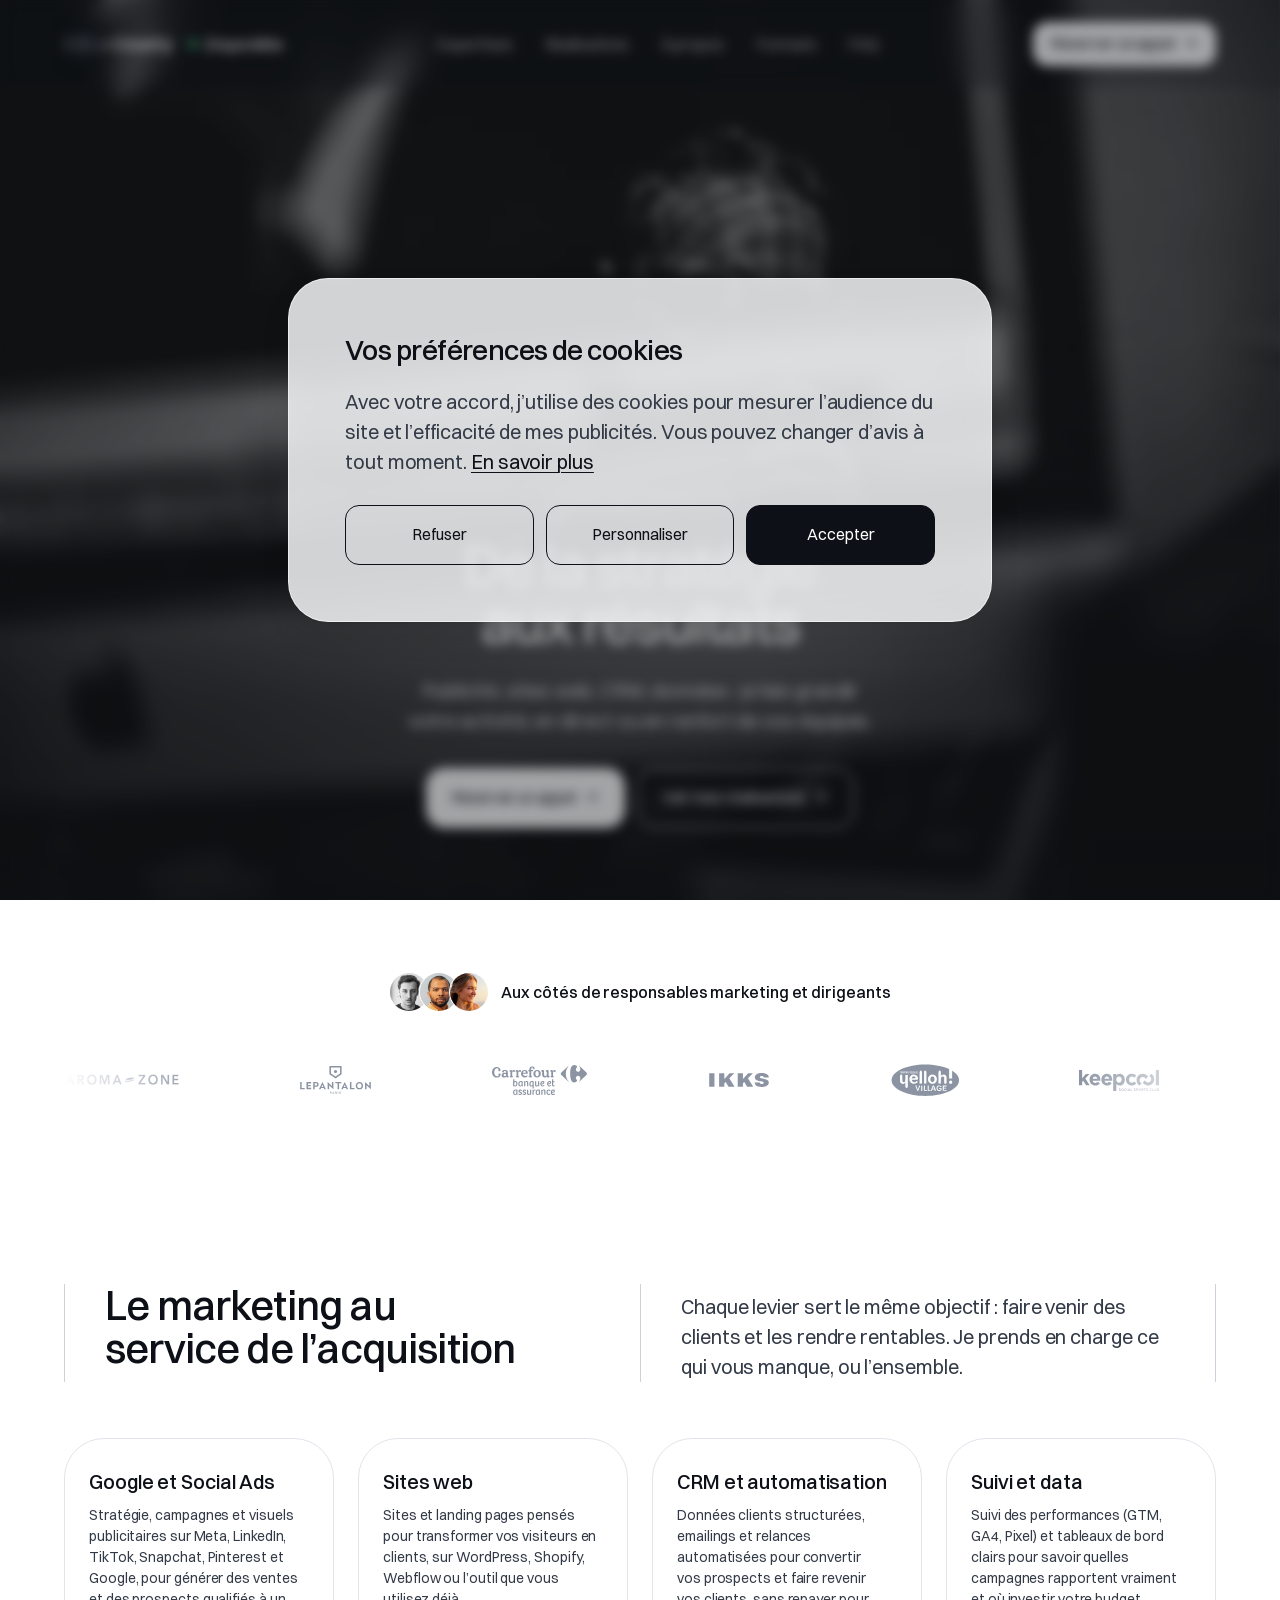
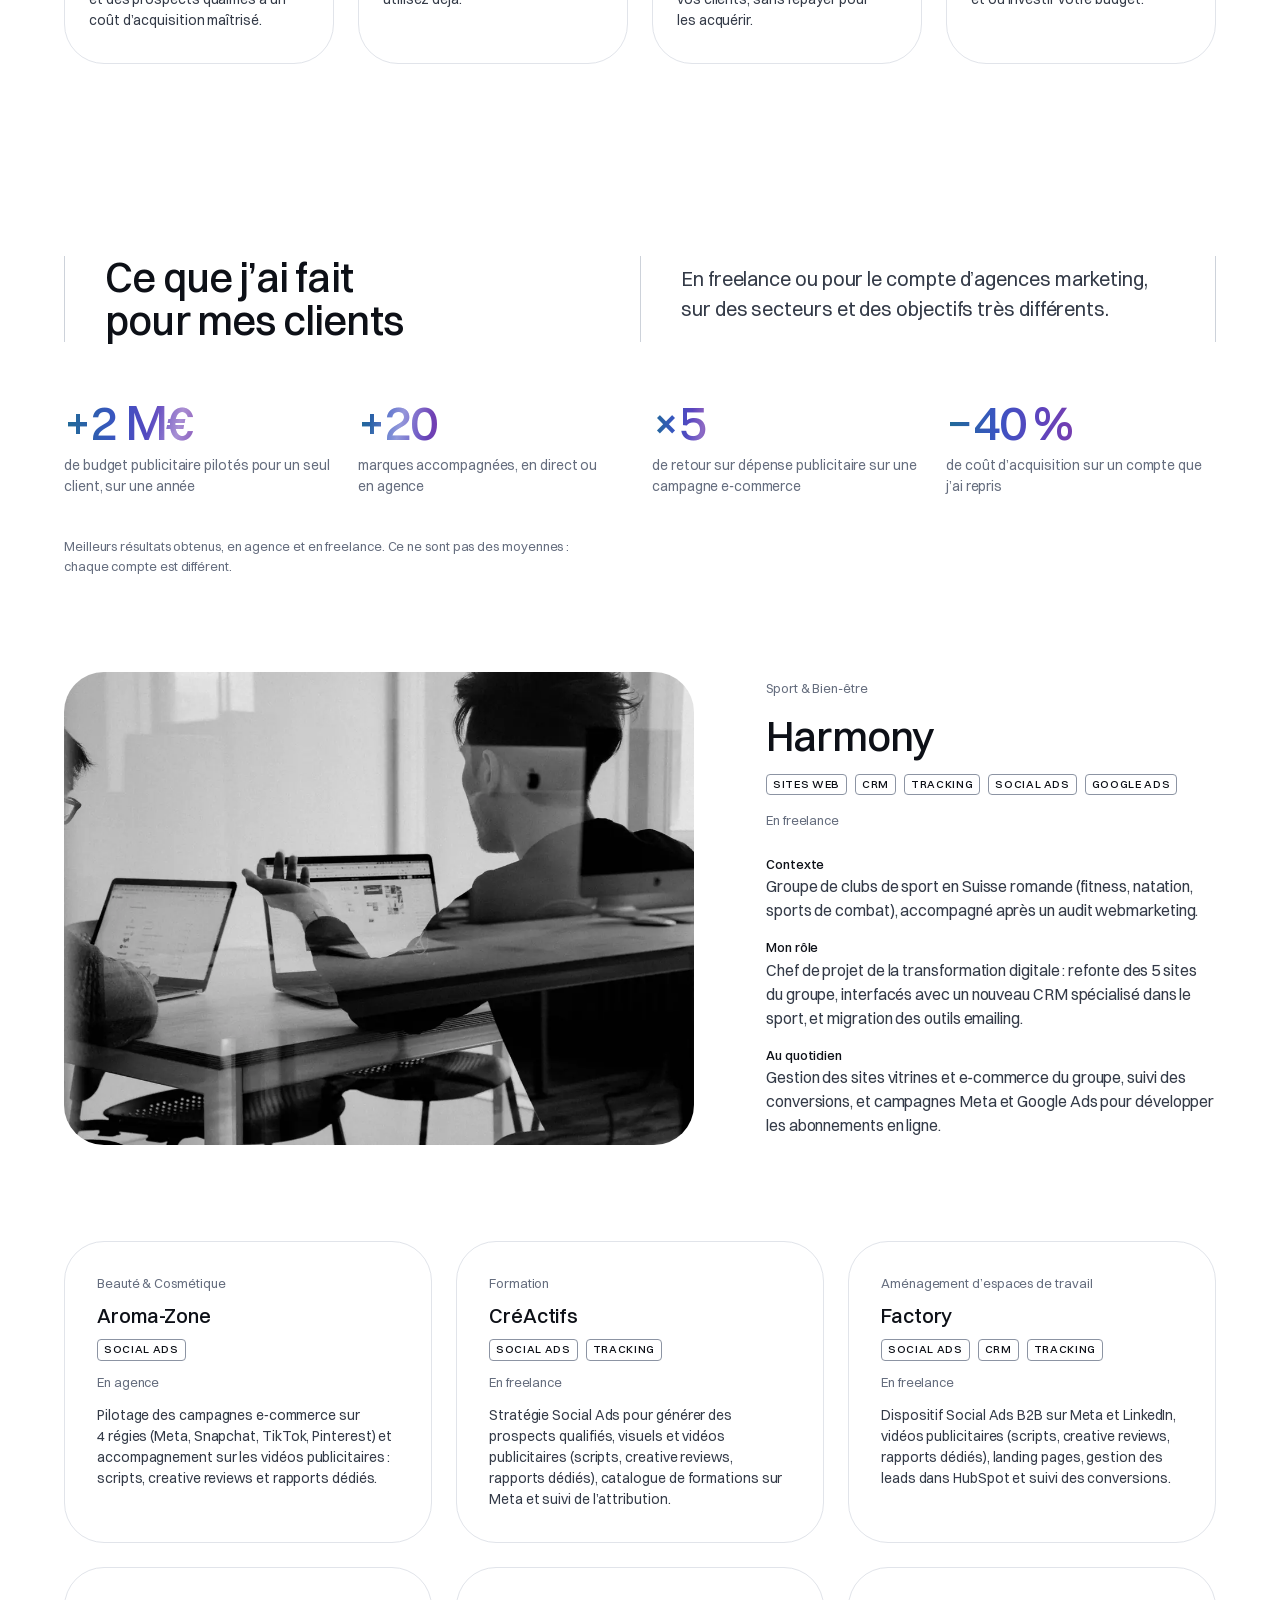
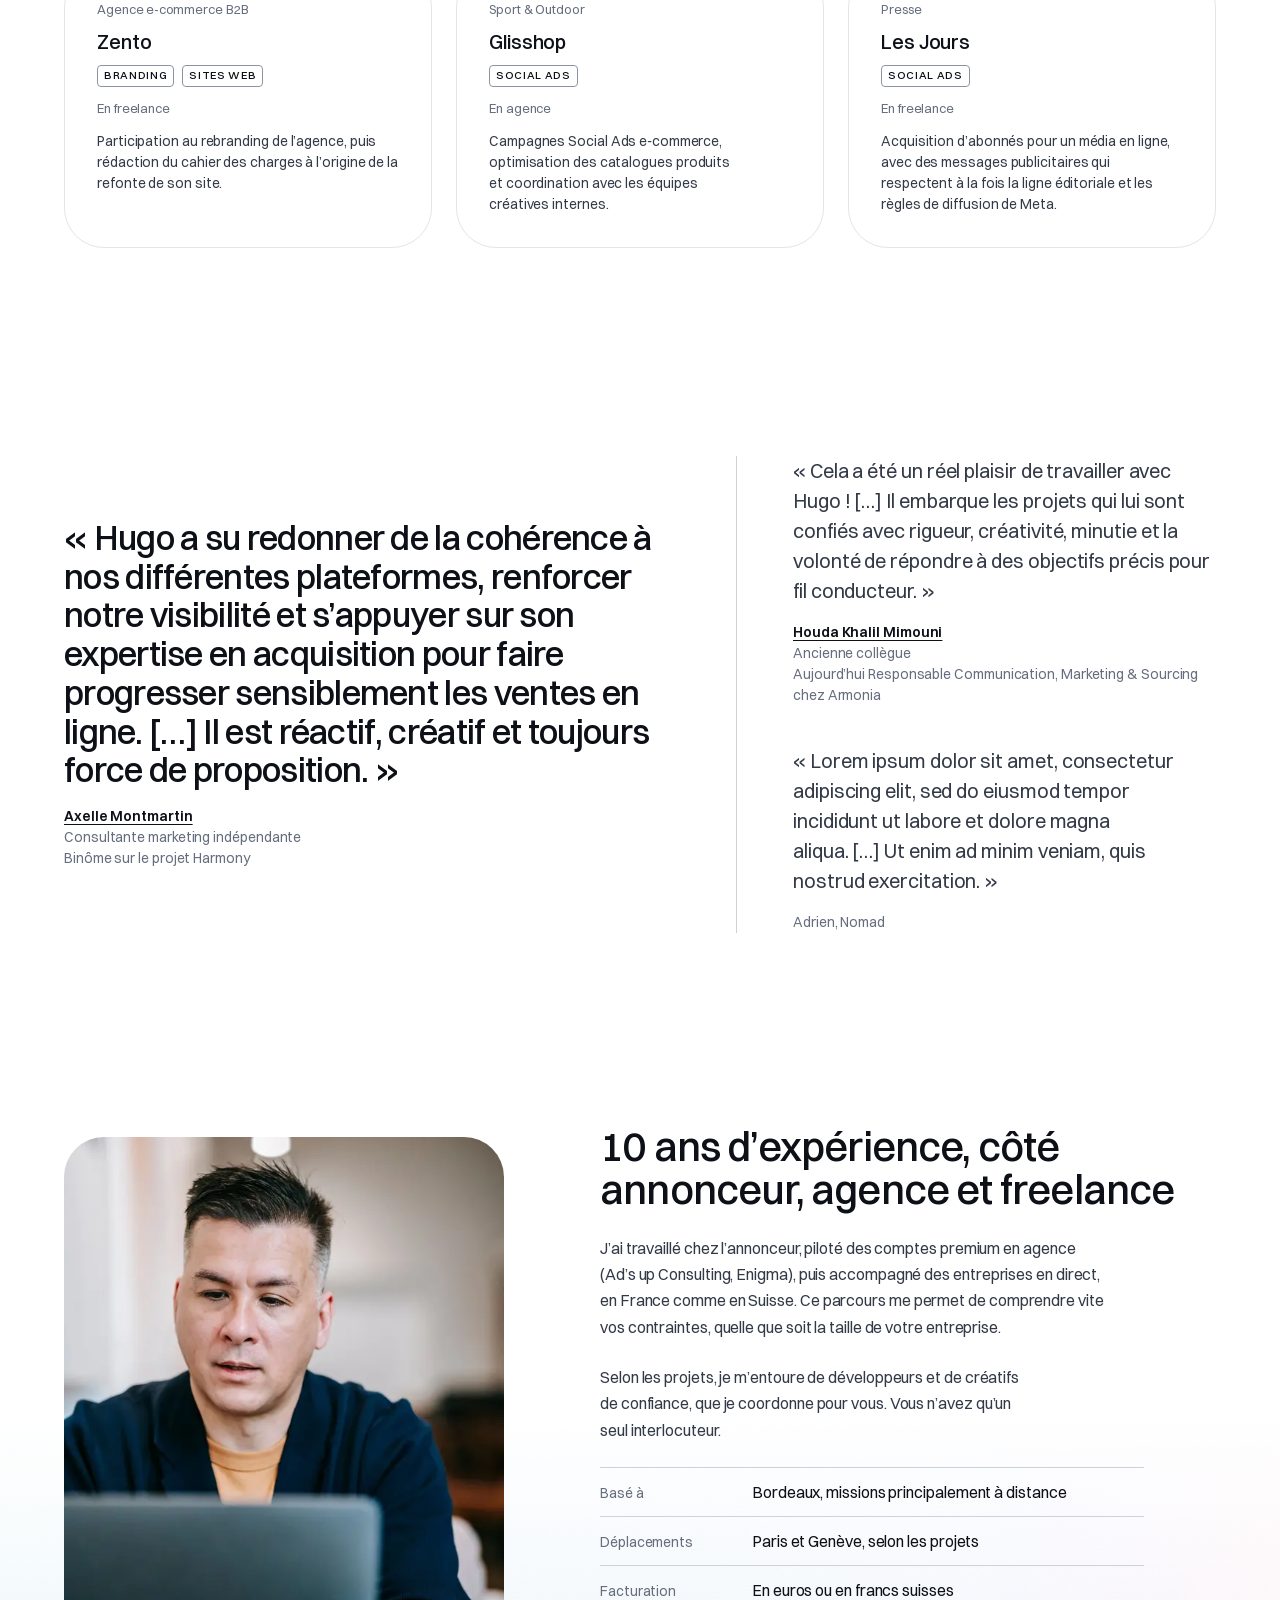
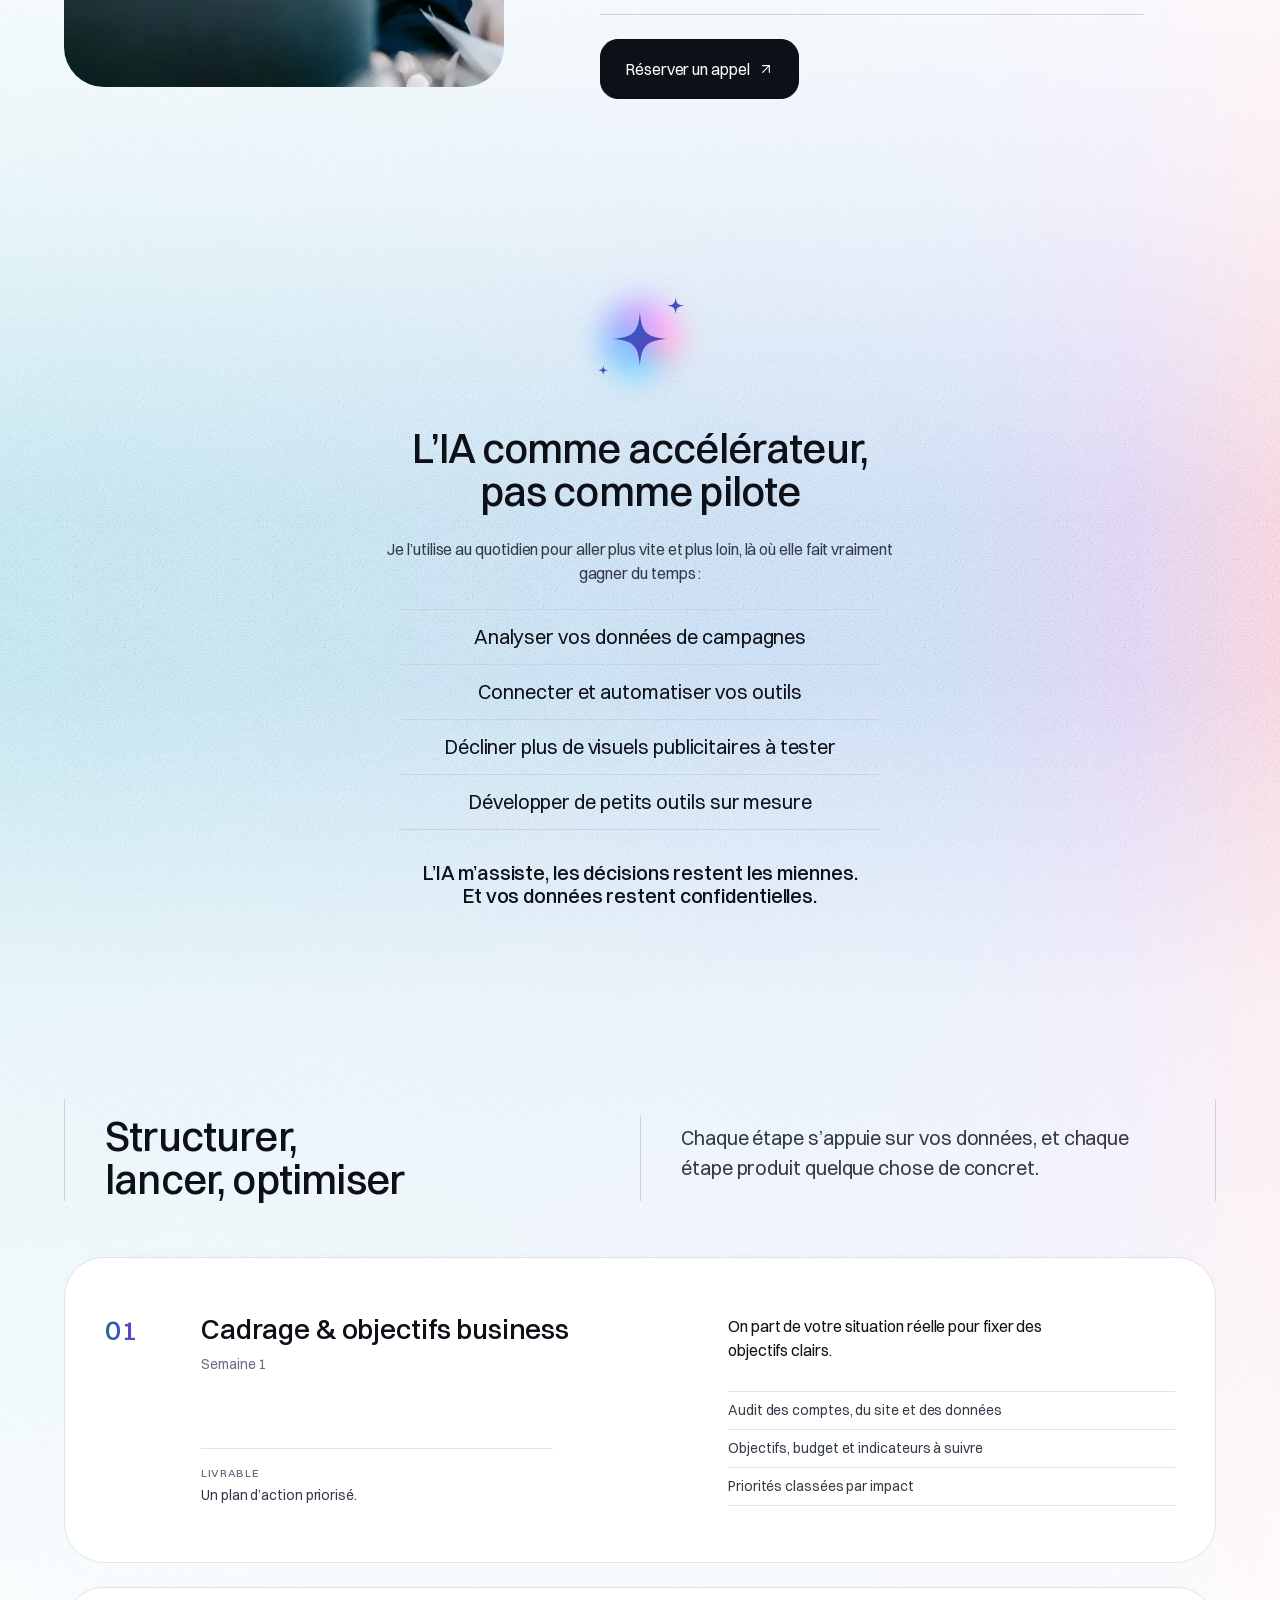
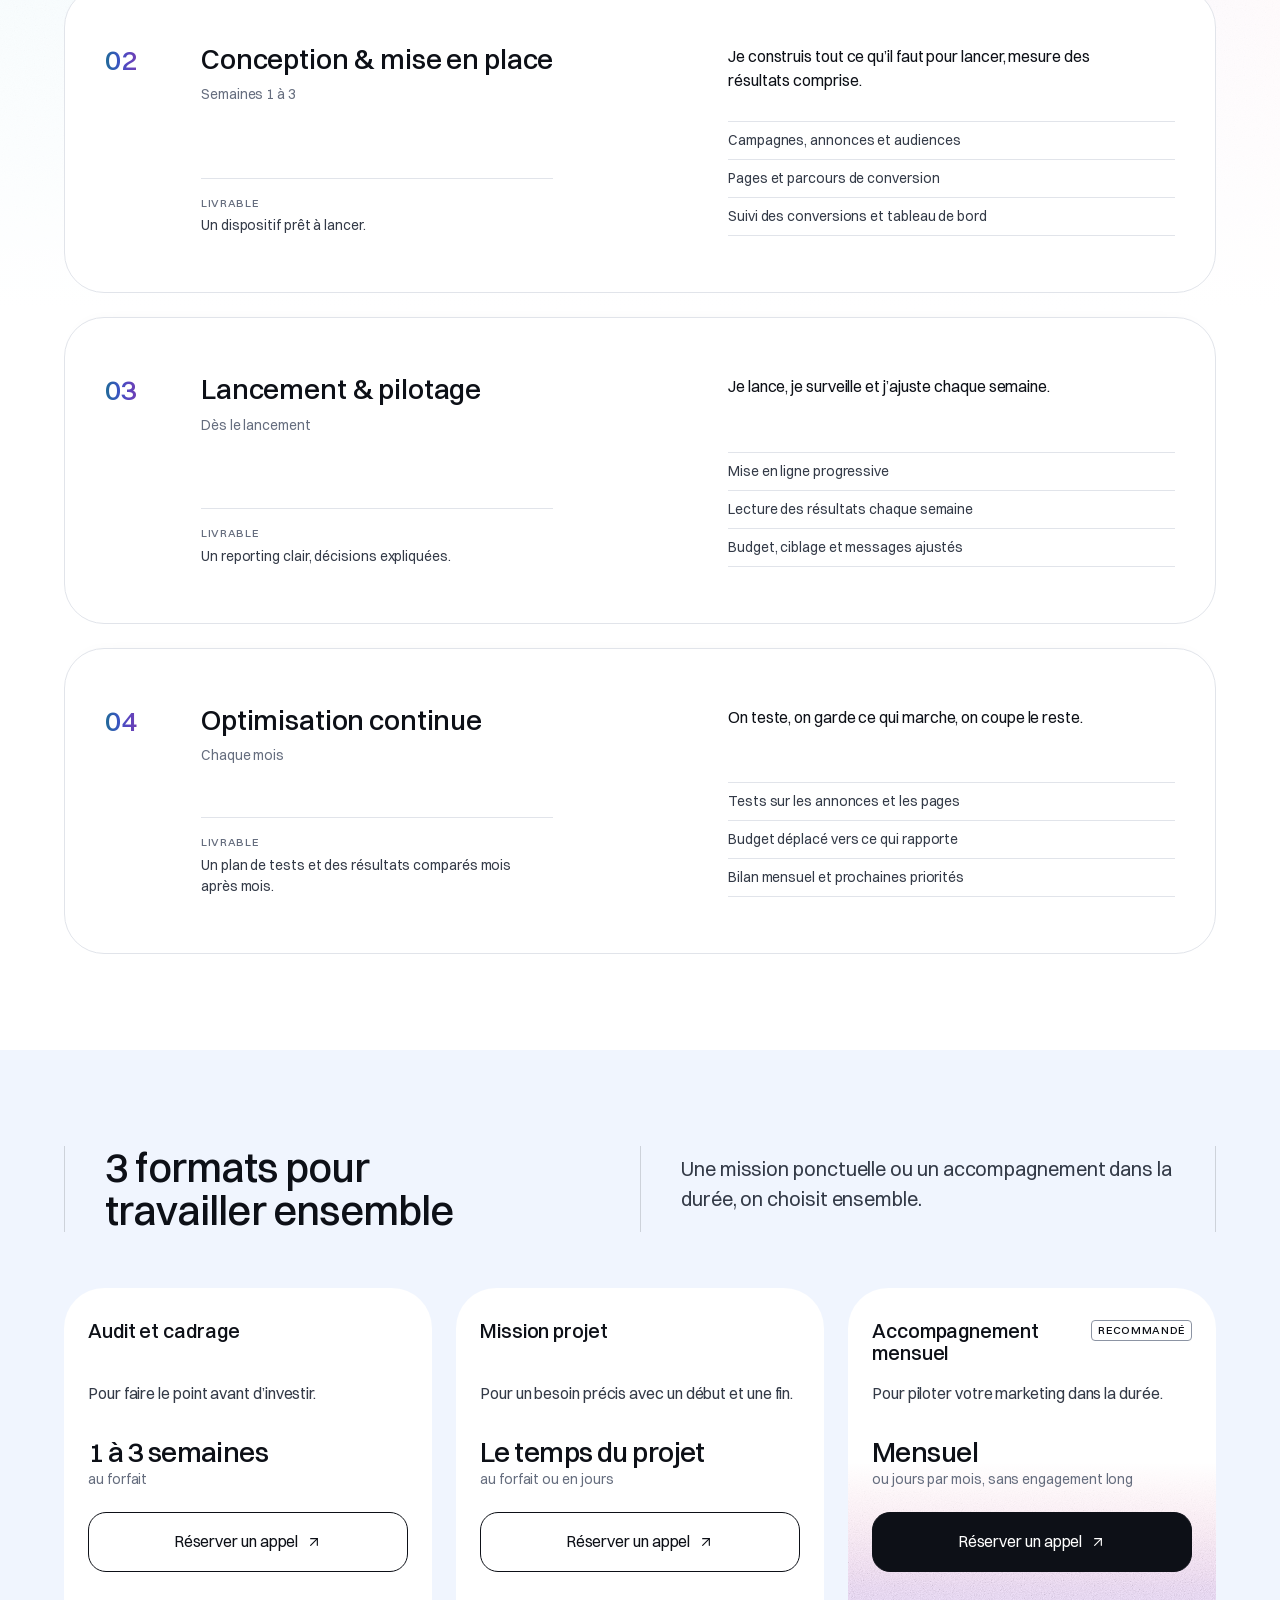
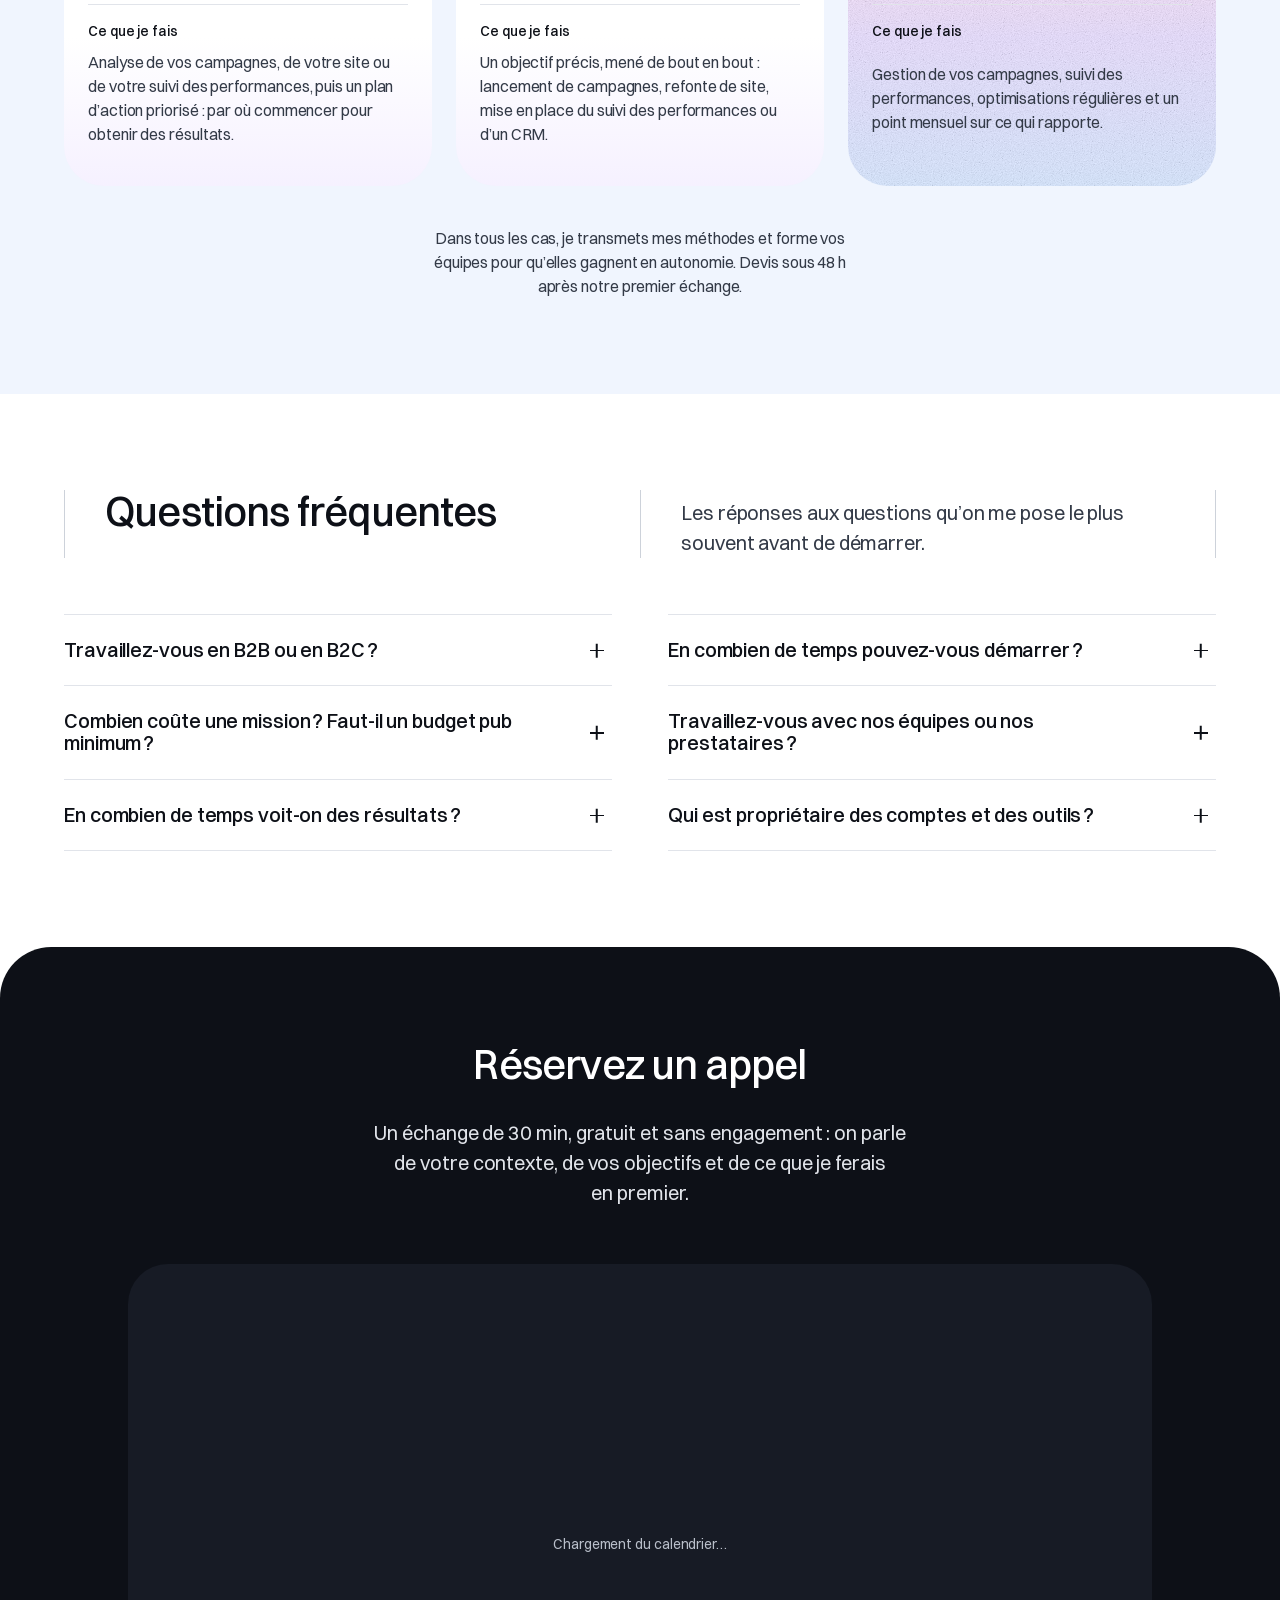
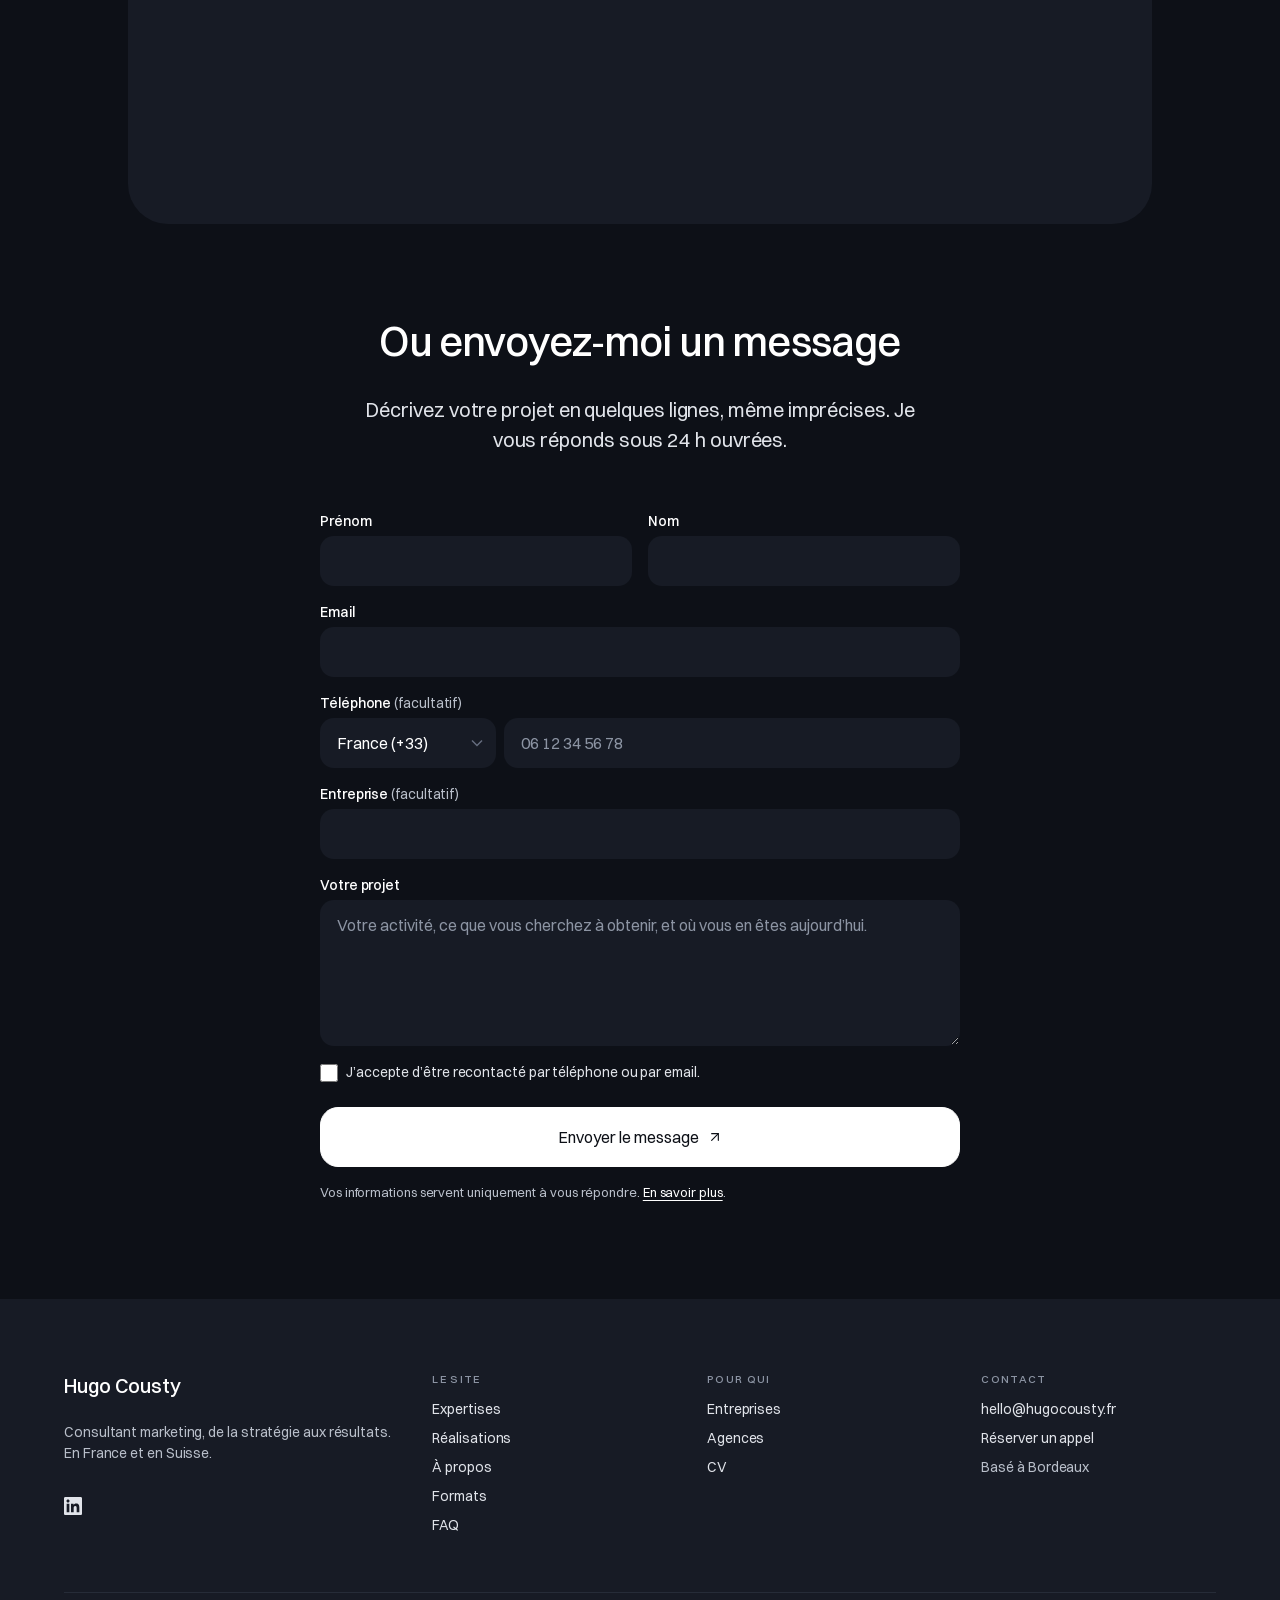
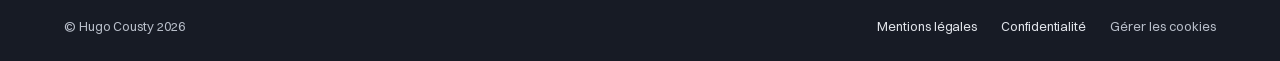
==== commit fad6deba: "À propos : retour de la photo à la place du monogramme Annule 98df950.  Co-Authored-By: Claude Opu" ====
--- a/index.html
+++ b/index.html
@@ -409,8 +409,11 @@
          =================================================================== -->
     <section class="section ai-lead-in" id="a-propos" aria-labelledby="a-propos-title">
       <div class="container about">
-        <!-- Monogramme à la place de la photo, comme dans l’en-tête -->
-        <div class="about__photo about__mono" aria-hidden="true">HC</div>
+        <img class="about__photo" src="/assets/img/about-hugo-600.webp"
+             srcset="/assets/img/about-hugo-600.webp 600w, /assets/img/about-hugo-900.webp 900w"
+             sizes="(min-width: 64em) 28rem, 100vw"
+             width="900" height="1125" loading="lazy" decoding="async"
+             alt="Hugo Cousty, concentré devant son ordinateur portable">
 
         <div class="about__body">
           <h2 id="a-propos-title">10&nbsp;ans d’expérience, côté annonceur, agence et freelance</h2>
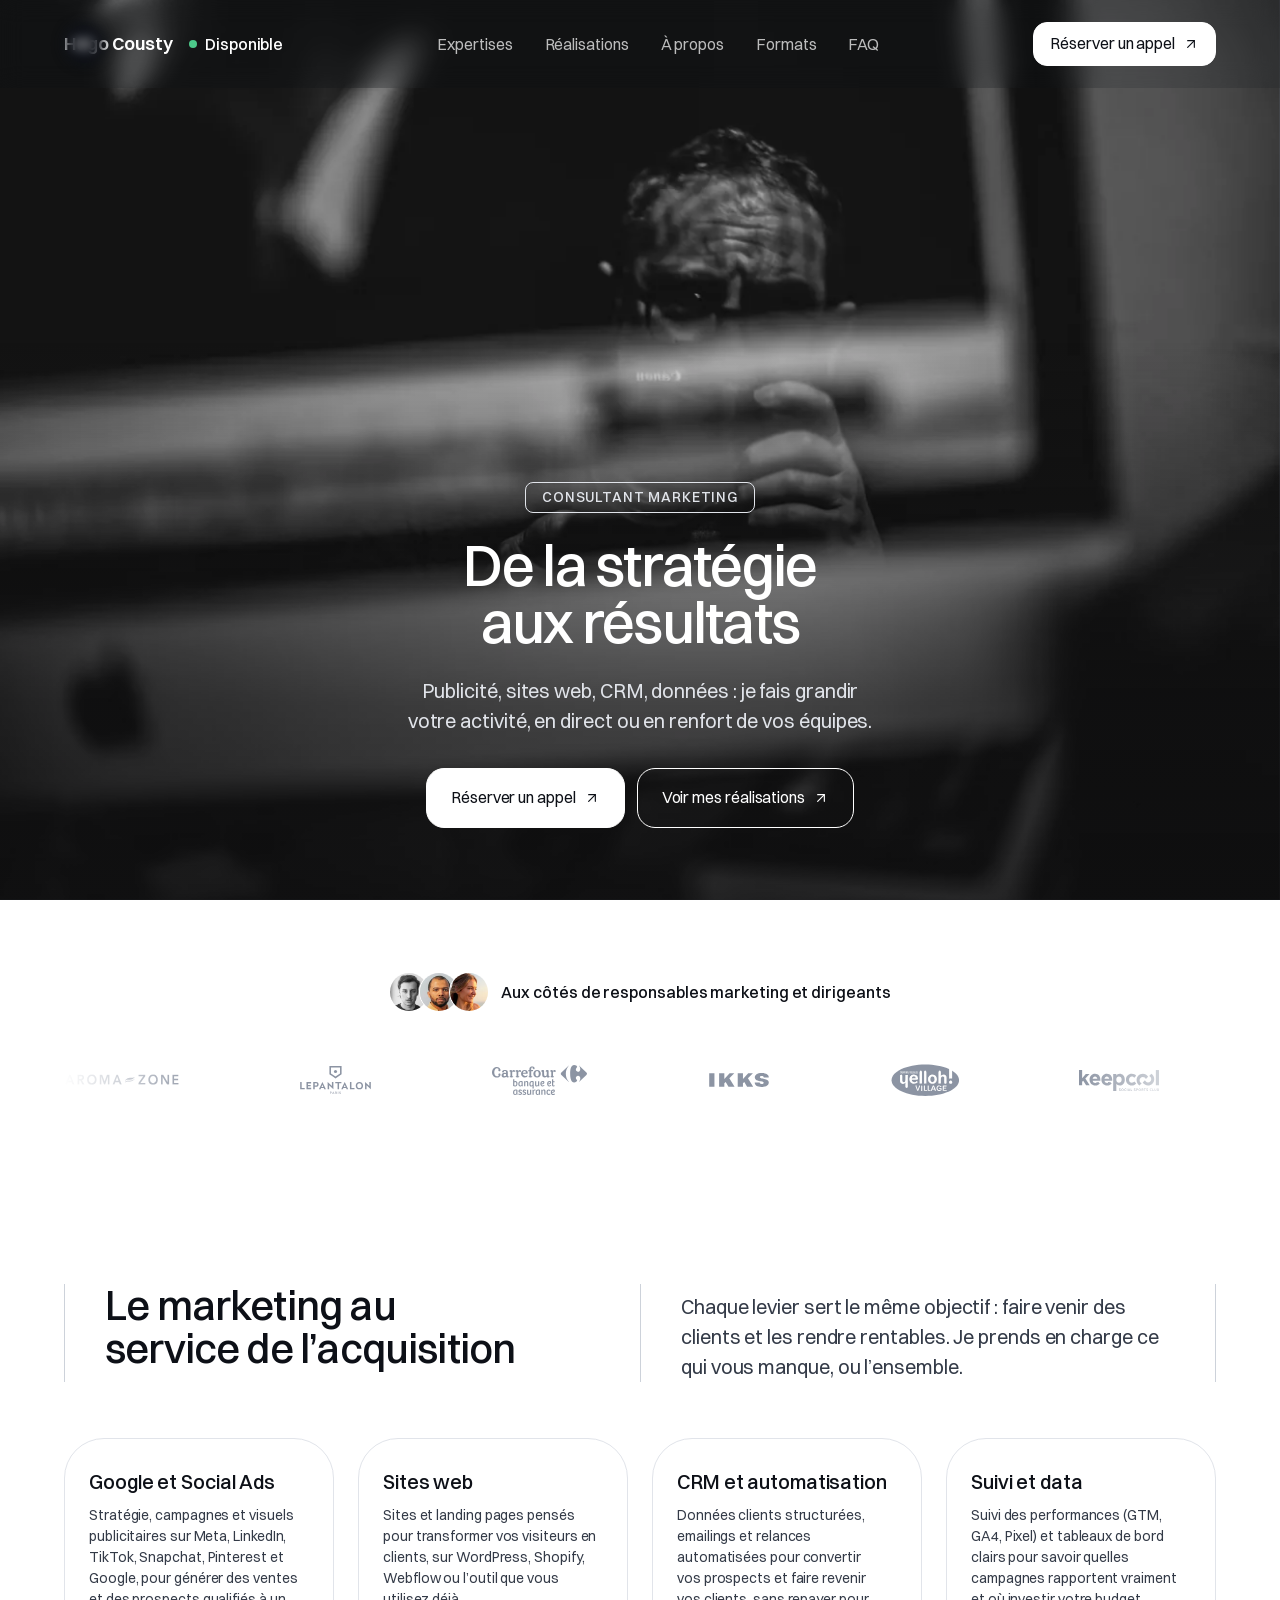
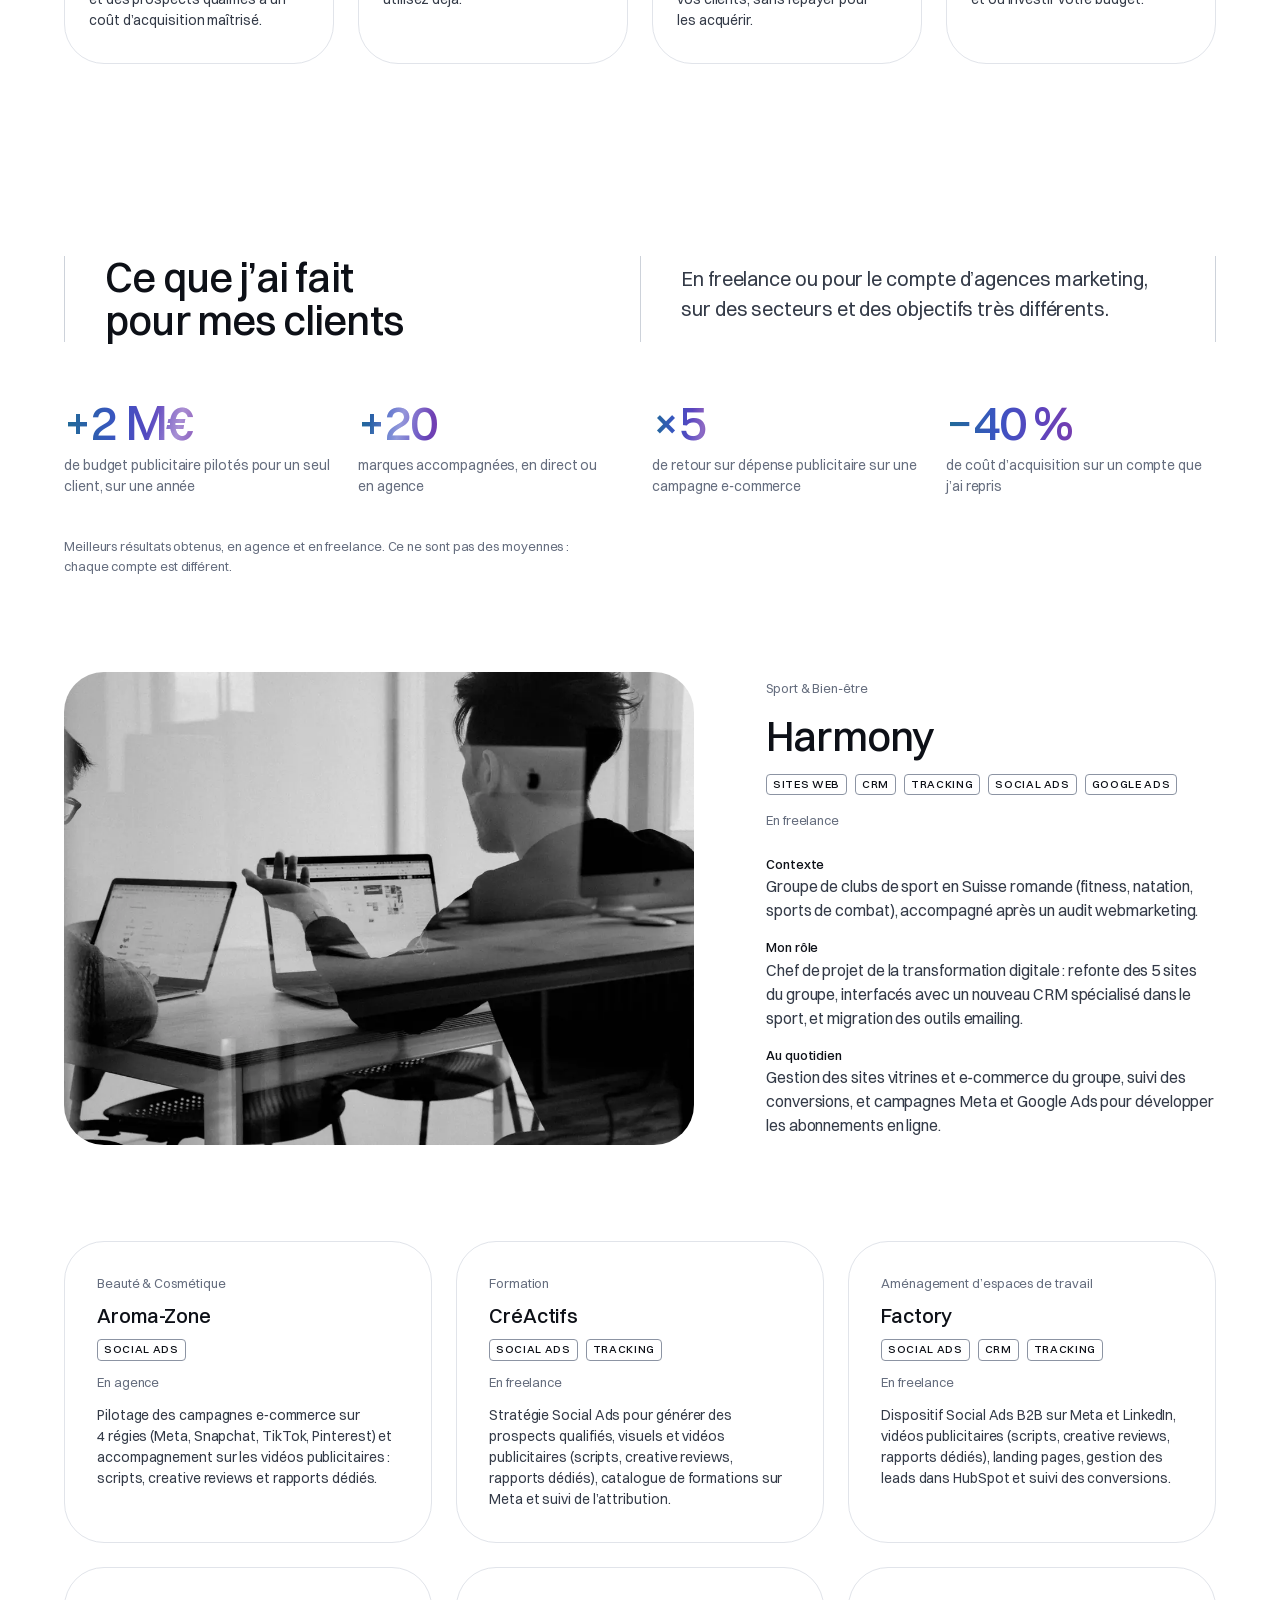
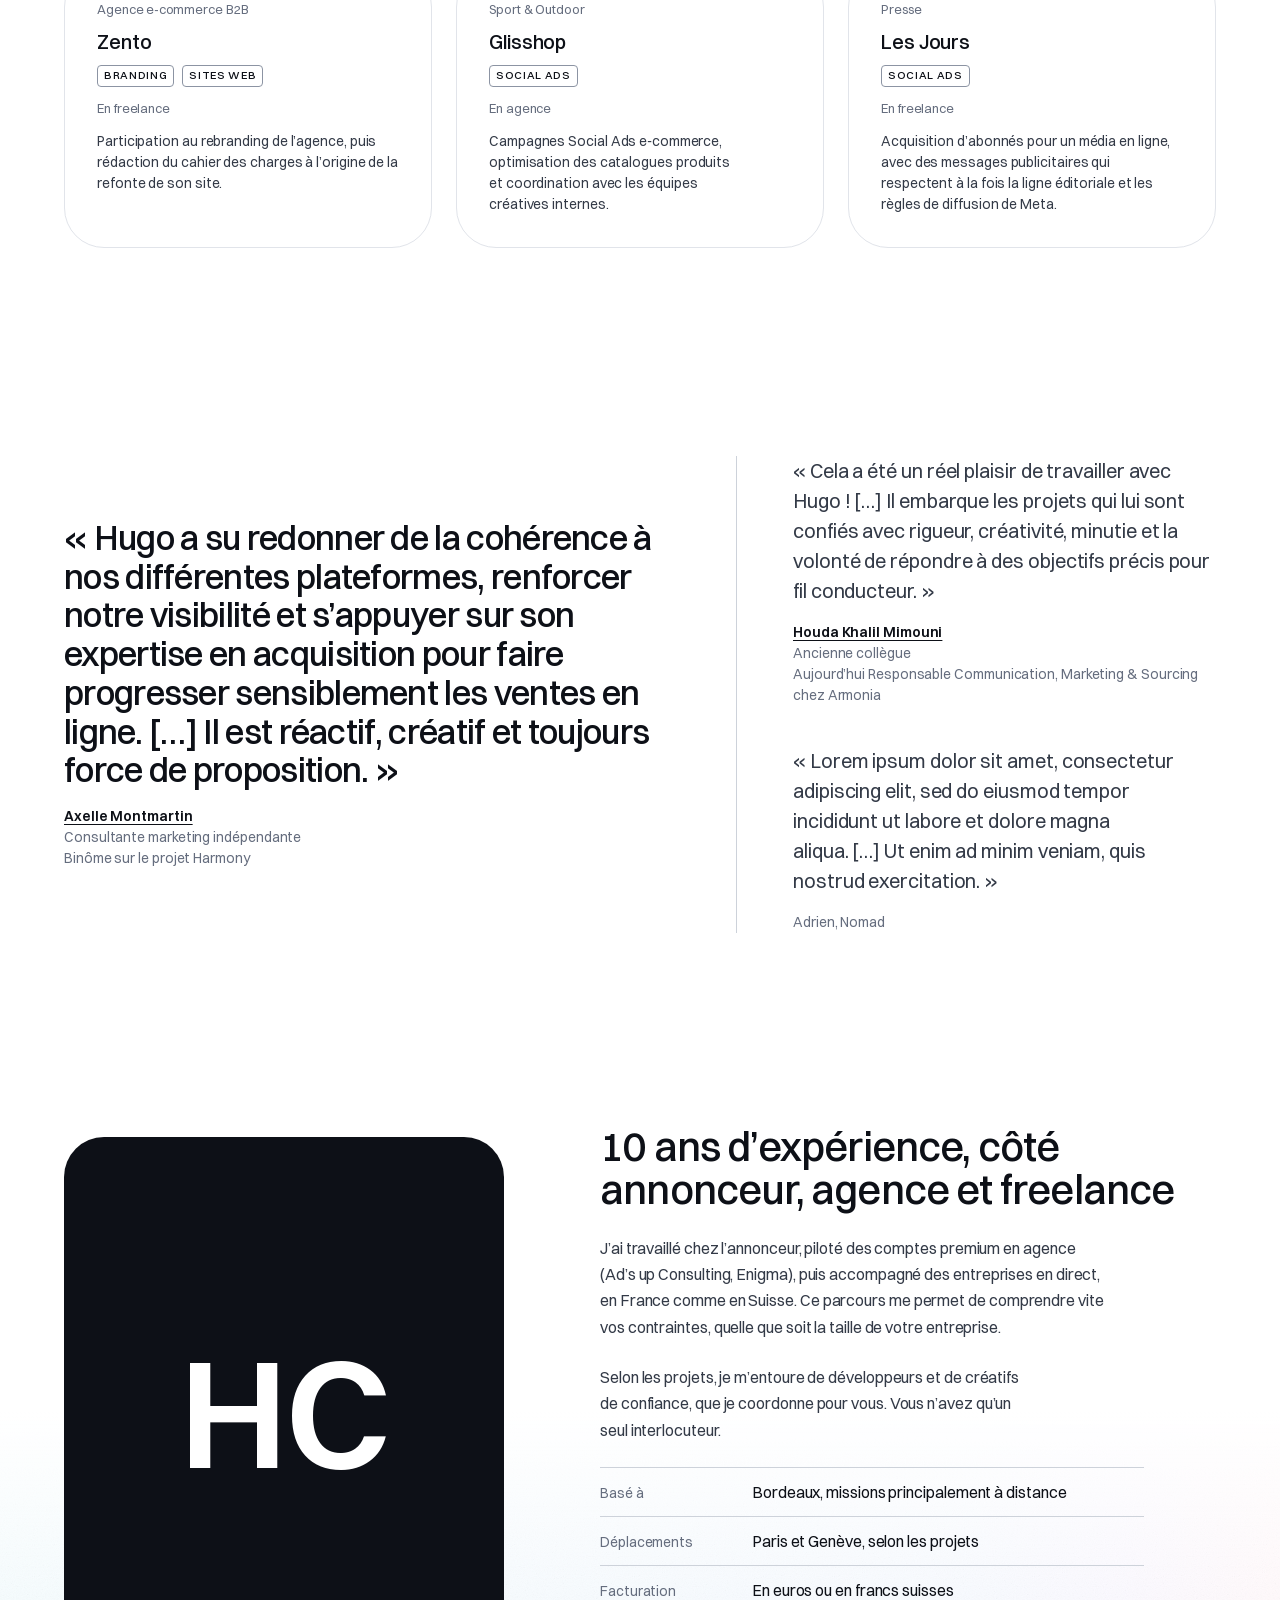
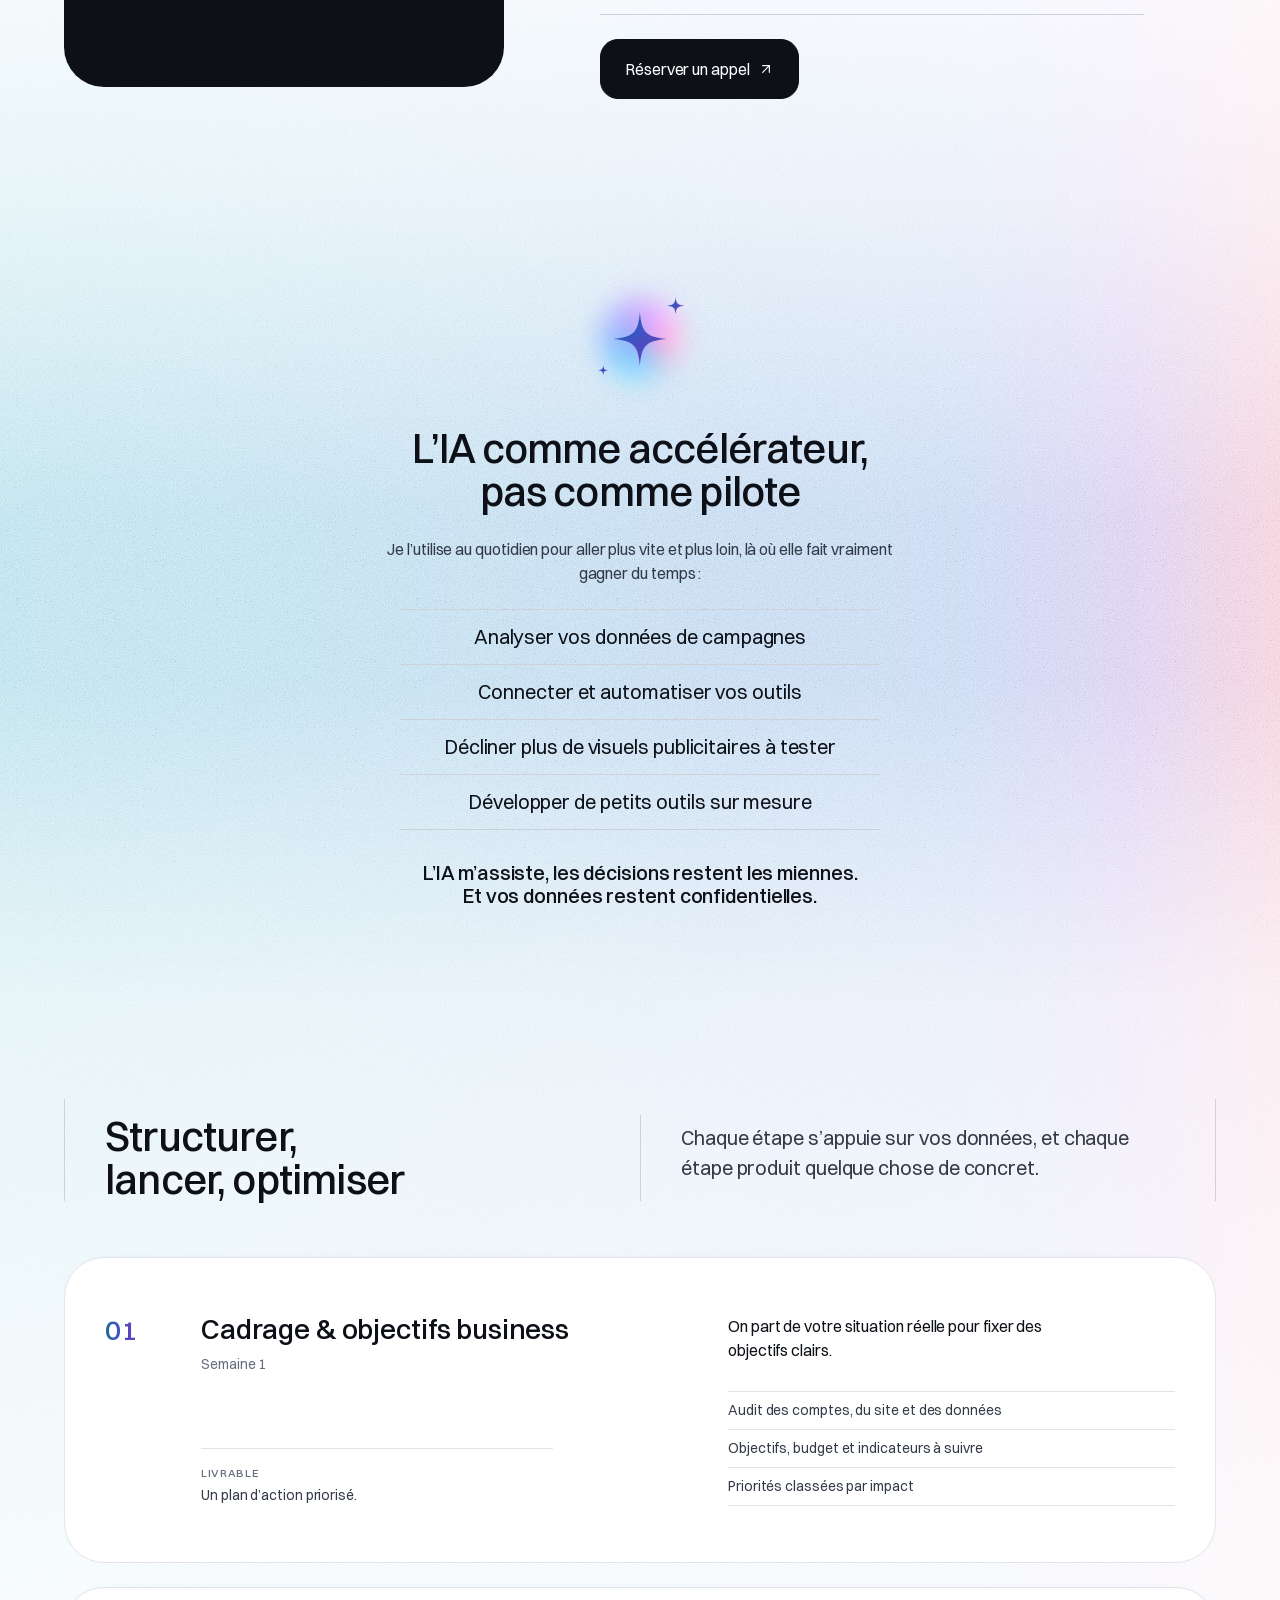
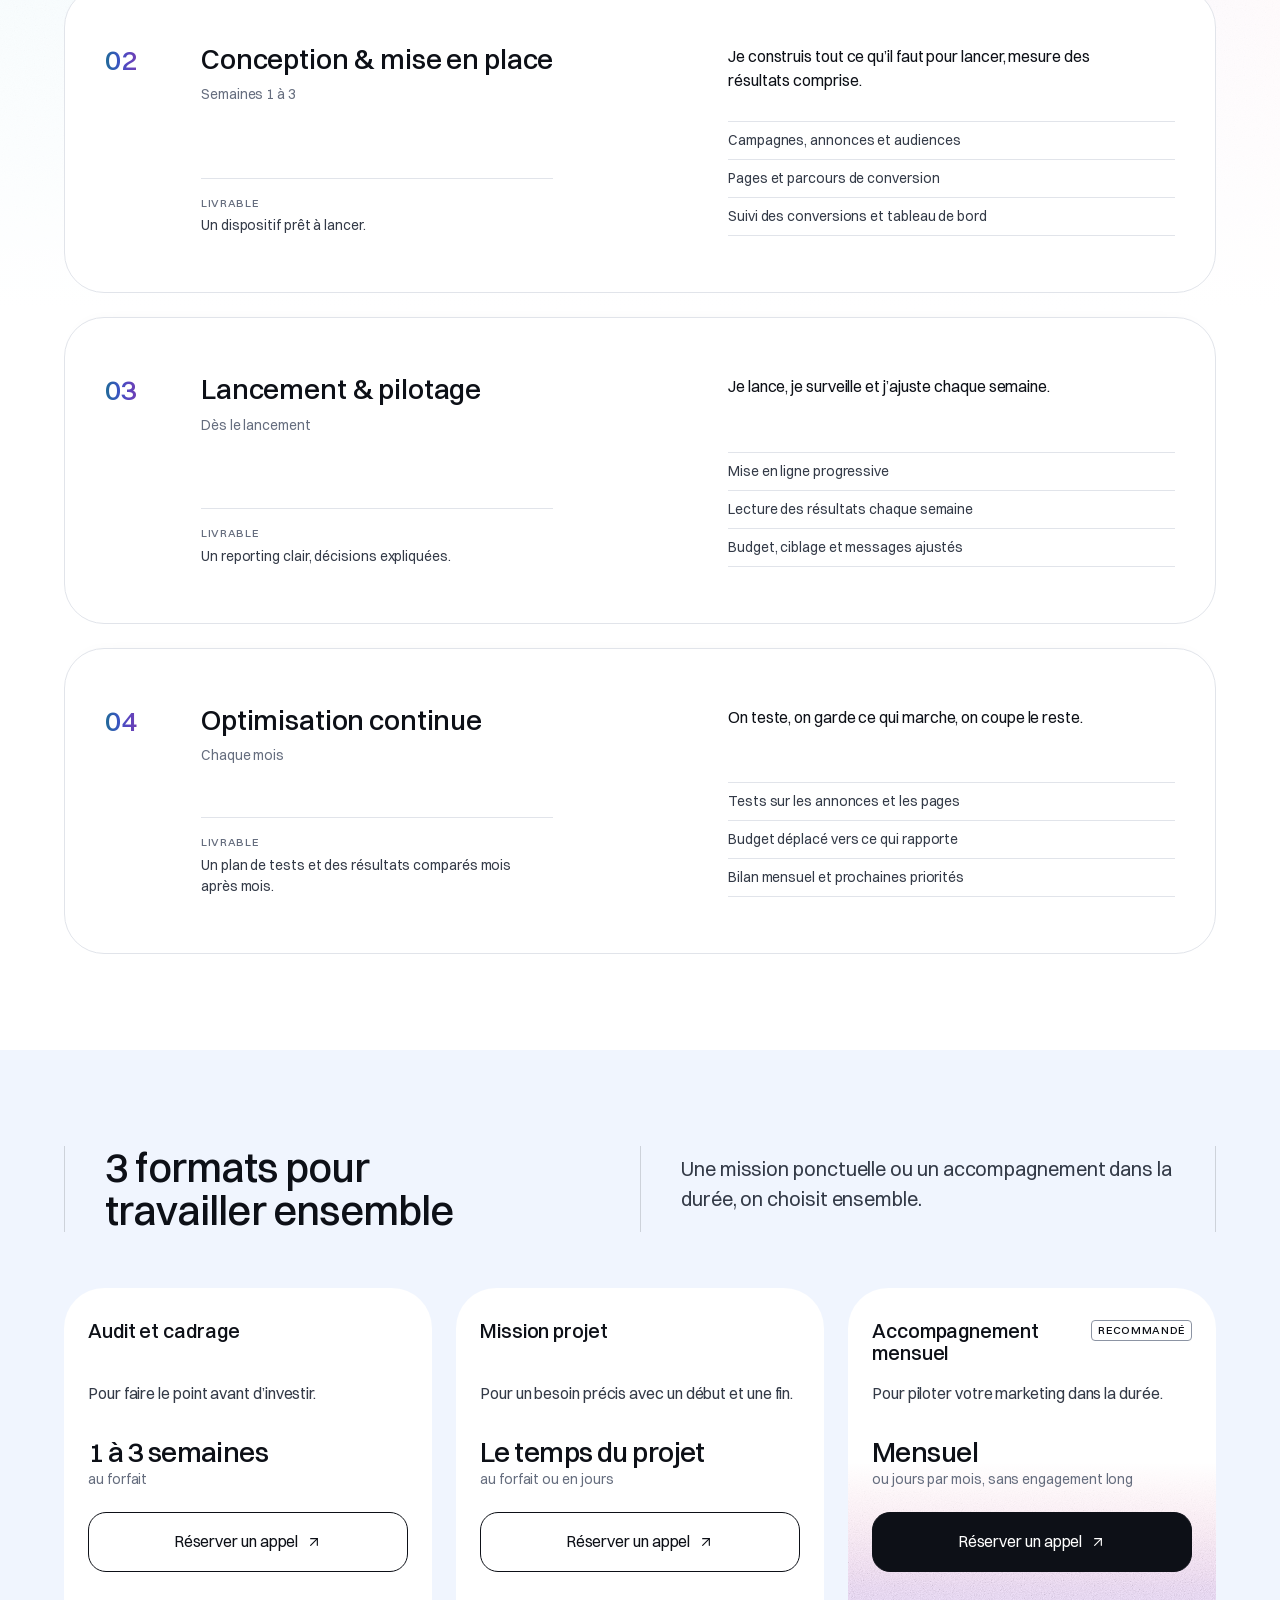
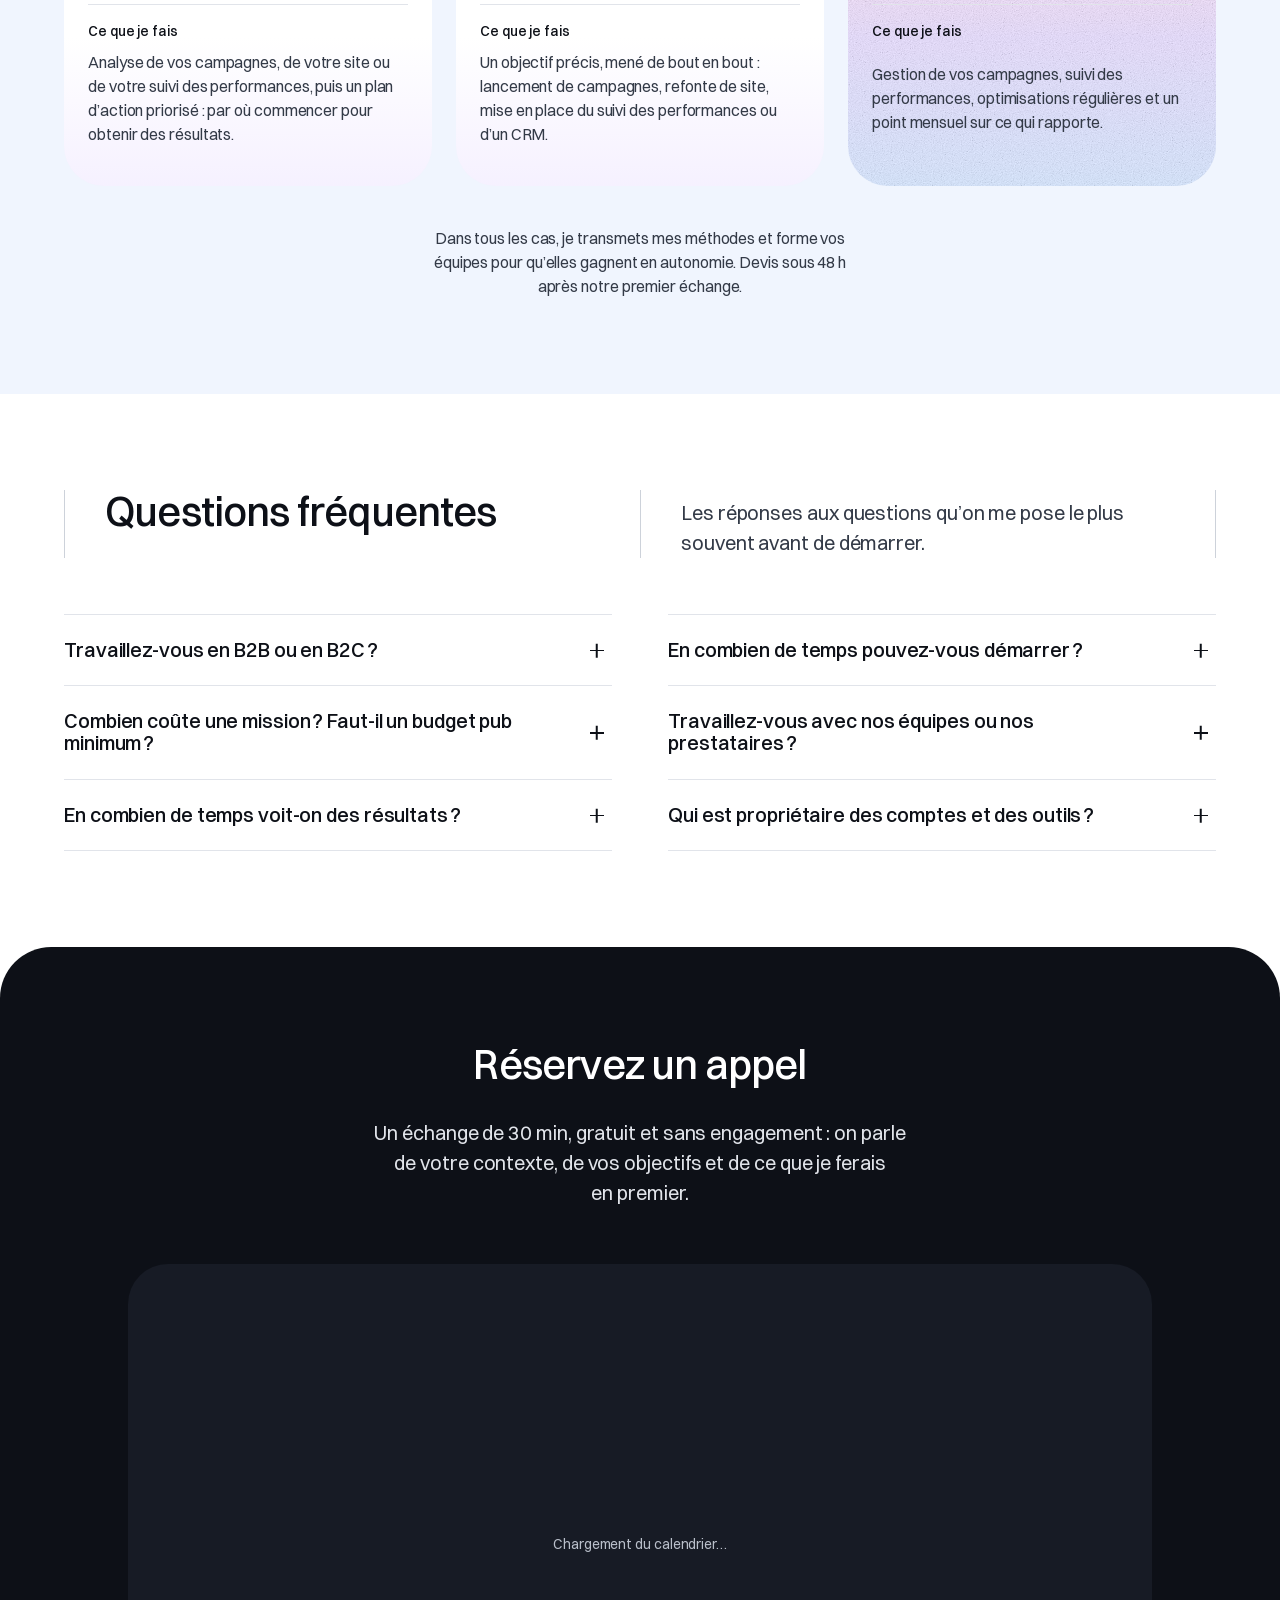
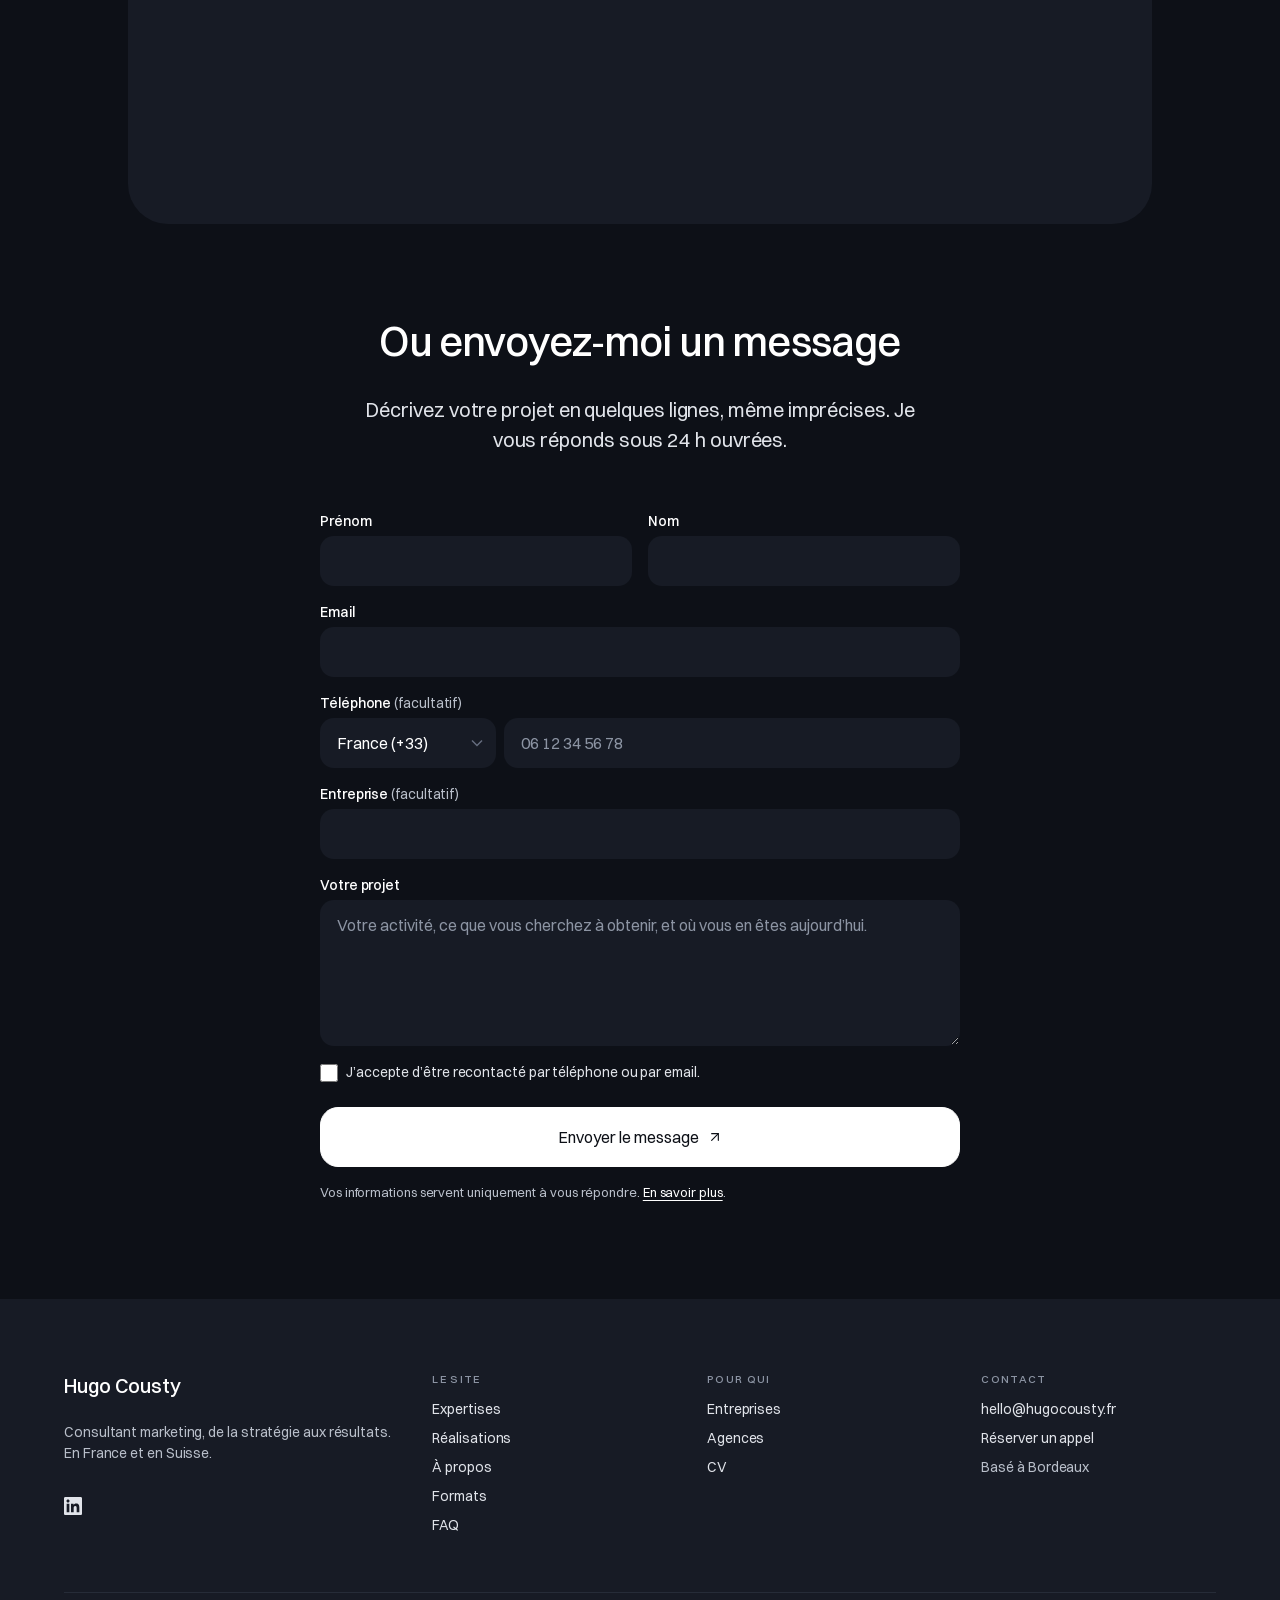
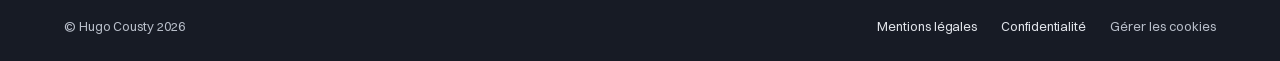
==== commit b525365d: "Bandeau cookies : carte compacte en bas à gauche, apparition différée - Plus de fenêtre plein écran " ====
--- a/index.html
+++ b/index.html
@@ -52,10 +52,10 @@
 
   <link rel="preload" href="/assets/fonts/Switzer-400.woff2" as="font" type="font/woff2" crossorigin>
   <link rel="preload" href="/assets/fonts/Switzer-600.woff2" as="font" type="font/woff2" crossorigin>
-  <link rel="stylesheet" href="/assets/css/tokens.css?v=20261124">
-  <link rel="stylesheet" href="/assets/css/base.css?v=20261124">
-  <link rel="stylesheet" href="/assets/css/sections.css?v=20261124">
-  <script src="/assets/js/main.js?v=20261124" defer></script>
+  <link rel="stylesheet" href="/assets/css/tokens.css?v=20261124b">
+  <link rel="stylesheet" href="/assets/css/base.css?v=20261124b">
+  <link rel="stylesheet" href="/assets/css/sections.css?v=20261124b">
+  <script src="/assets/js/main.js?v=20261124b" defer></script>
 </head>
 <body>
 
@@ -409,11 +409,8 @@
          =================================================================== -->
     <section class="section ai-lead-in" id="a-propos" aria-labelledby="a-propos-title">
       <div class="container about">
-        <img class="about__photo" src="/assets/img/about-hugo-600.webp"
-             srcset="/assets/img/about-hugo-600.webp 600w, /assets/img/about-hugo-900.webp 900w"
-             sizes="(min-width: 64em) 28rem, 100vw"
-             width="900" height="1125" loading="lazy" decoding="async"
-             alt="Hugo Cousty, concentré devant son ordinateur portable">
+        <!-- Monogramme à la place de la photo, comme dans l’en-tête -->
+        <div class="about__photo about__mono" aria-hidden="true">HC</div>
 
         <div class="about__body">
           <h2 id="a-propos-title">10&nbsp;ans d’expérience, côté annonceur, agence et freelance</h2>
--- a/assets/css/base.css
+++ b/assets/css/base.css
@@ -1147,11 +1147,11 @@
   bottom: var(--space-2);
   z-index: calc(var(--z-sticky-cta) + 1);
   display: grid;
-  gap: var(--space-15);
+  gap: var(--space-1);
   max-width: 28rem;
   max-height: calc(100svh - var(--space-4));
   overflow-y: auto;
-  padding: var(--space-3);
+  padding: var(--space-25);
   border: var(--border-width-hairline) solid var(--border-hairline);
   border-radius: 24px;
   /* Verre dépoli : la page reste devinée derrière, floutée */
@@ -1161,7 +1161,8 @@
   backdrop-filter: saturate(160%) blur(18px);
   box-shadow: var(--shadow-pop);
   color: var(--text-primary);
-  font-size: var(--text-body-sm);
+  font-size: var(--text-caption);
+  line-height: 1.5;
 }
 
 /* Sur fond sombre (page provisoire, Contact, footer) : verre encre */
@@ -1172,6 +1173,7 @@
 }
 
 .consent__title {
+  font-size: var(--text-body-sm);
   font-weight: var(--weight-semibold);
 }
 
@@ -1213,6 +1215,7 @@
 }
 
 .consent__option strong {
+  font-size: var(--text-body-sm);
   font-weight: var(--weight-medium);
 }
 
@@ -1269,79 +1272,45 @@
   display: grid;
   grid-template-columns: repeat(3, 1fr);
   gap: var(--space-1);
+  margin-top: var(--space-1);
 }
 
 .consent__actions .btn {
-  padding-inline: var(--space-1);
-}
-
-/* Desktop : grande fenêtre au centre de l'écran, page voilée et floutée
-   derrière, défilement bloqué jusqu'au choix. « Refuser » reste au premier
-   niveau : on bloque jusqu'à un choix, pas jusqu'à l'accord. */
-@media (min-width: 64em) {
-  .consent-layer {
-    position: fixed;
-    inset: 0;
-    z-index: 1000; /* au-dessus de l'en-tête : toute la page est voilée */
-    display: grid;
-    place-items: center;
-    padding: var(--space-4);
-    background: rgba(13, 16, 23, .38);
-    -webkit-backdrop-filter: blur(6px);
-    backdrop-filter: blur(6px);
-    animation: consent-in var(--duration-base) var(--ease-out);
-  }
-
+  min-height: 38px;
+  padding: 0 var(--space-1);
+  border-radius: 12px;
+  font-size: var(--text-caption);
+}
+
+/* Apparition : fondu et montée de 12 px, une seule fois */
+.consent {
+  opacity: 0;
+  transform: translateY(12px);
+  transition:
+    opacity var(--duration-base) var(--ease-out),
+    transform var(--duration-base) var(--ease-out);
+}
+
+.consent.is-in {
+  opacity: 1;
+  transform: none;
+}
+
+@media (prefers-reduced-motion: reduce) {
   .consent {
-    position: relative;
-    inset: auto;
-    gap: var(--space-25);
-    width: min(100%, 44rem);
-    max-width: none;
-    padding: var(--space-6);
-    border-radius: var(--card-radius);
-    font-size: var(--text-lead);
-    background: rgba(255, 255, 255, .82);
-  }
-
-  [data-theme="inverse"] .consent {
-    background: rgba(13, 16, 23, .78);
-  }
-
-  .consent__title {
-    font-family: var(--font-display);
-    font-size: var(--text-h2);
-    font-weight: var(--weight-medium);
-    letter-spacing: var(--tracking-title);
-    line-height: var(--leading-snug);
-  }
-
-  .consent__option > span > span {
-    font-size: var(--text-body);
-  }
-
-  .consent__actions {
-    margin-top: var(--space-1);
-    gap: var(--space-15);
-  }
-
-  .consent__actions .btn {
-    min-height: var(--button-height);
-    font-size: var(--text-body);
-  }
-
-  .has-consent-open {
-    overflow: hidden;
-  }
-}
-
-@keyframes consent-in {
-  from { opacity: 0; }
-}
-
-@media (prefers-reduced-motion: reduce) {
-  .consent-layer {
-    animation: none;
+    transform: none;
+    transition: none;
+  }
+}
+
+/* Desktop : la carte reste compacte, en bas à gauche */
+@media (min-width: 48em) {
+  .consent {
+    right: auto;
+    bottom: var(--space-3);
+    left: var(--space-3);
+    width: 24rem;
+    max-width: calc(100vw - 2 * var(--space-3));
   }
 }
 
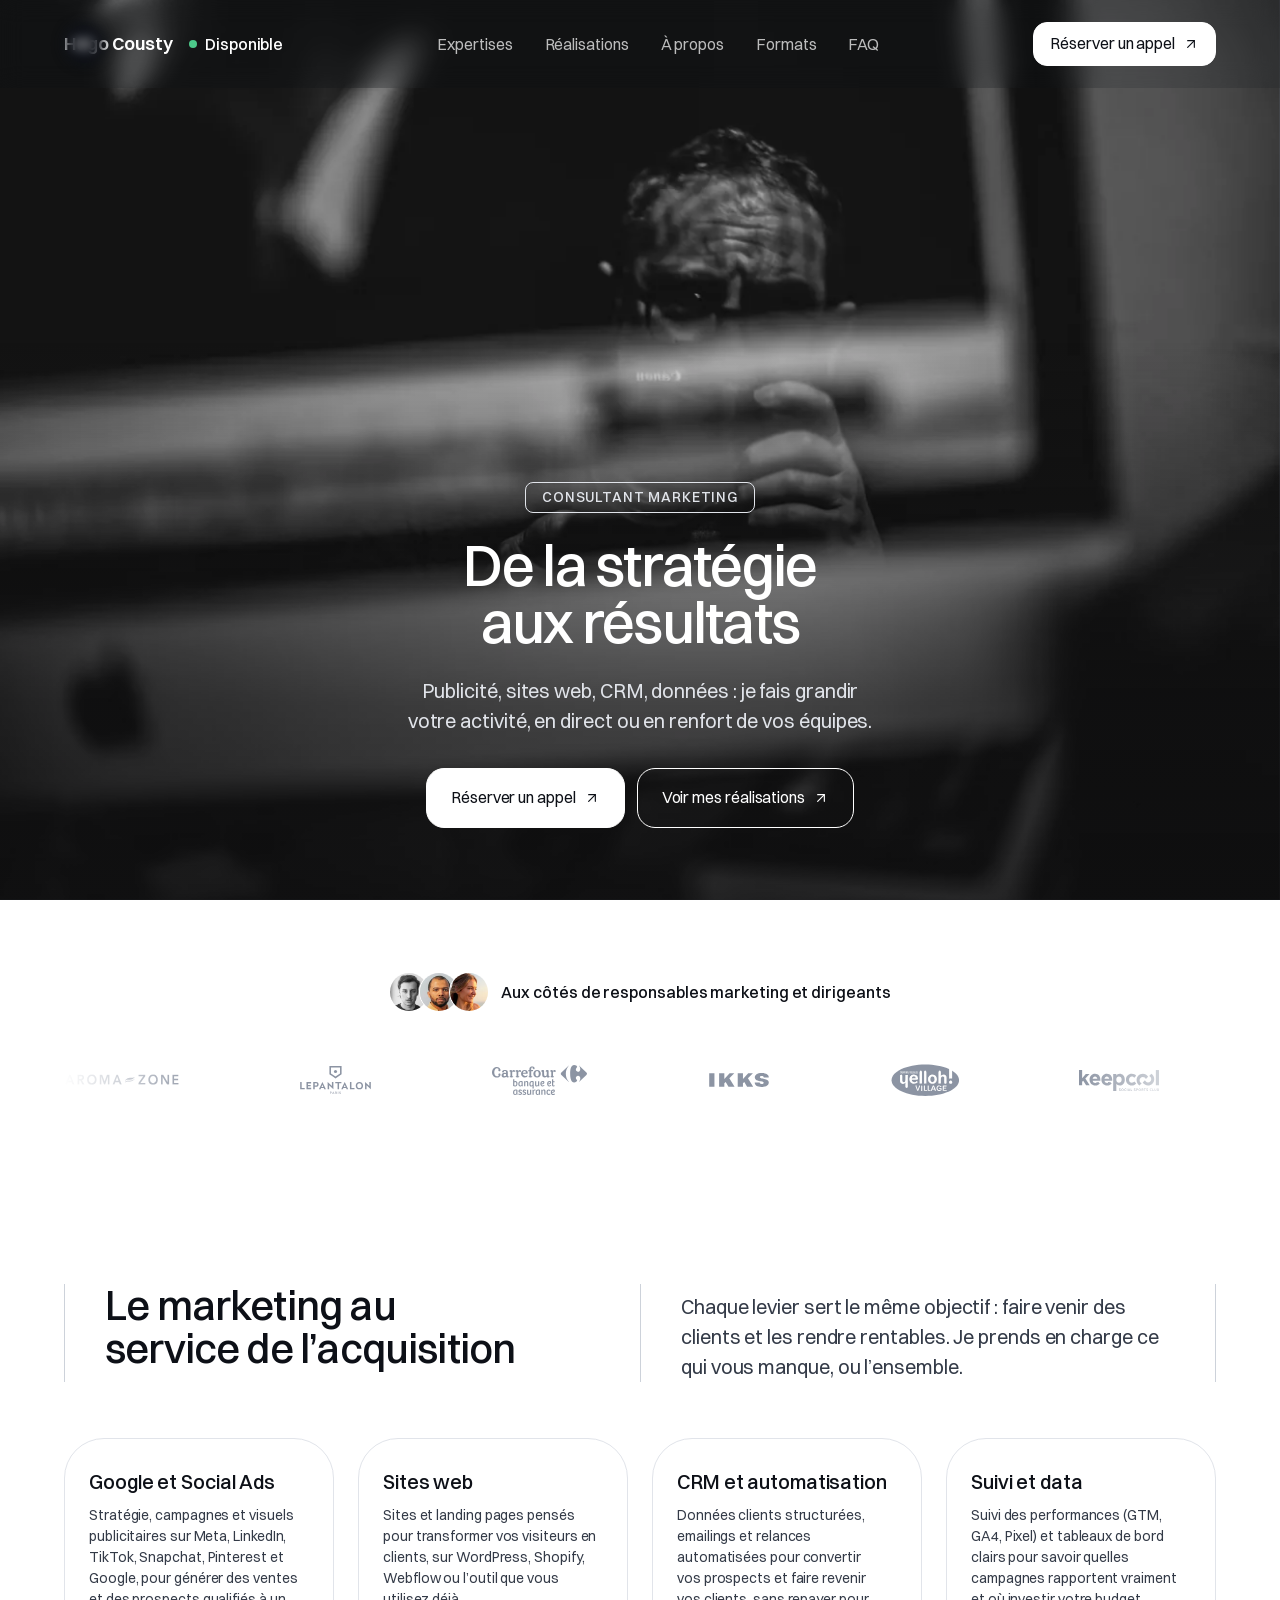
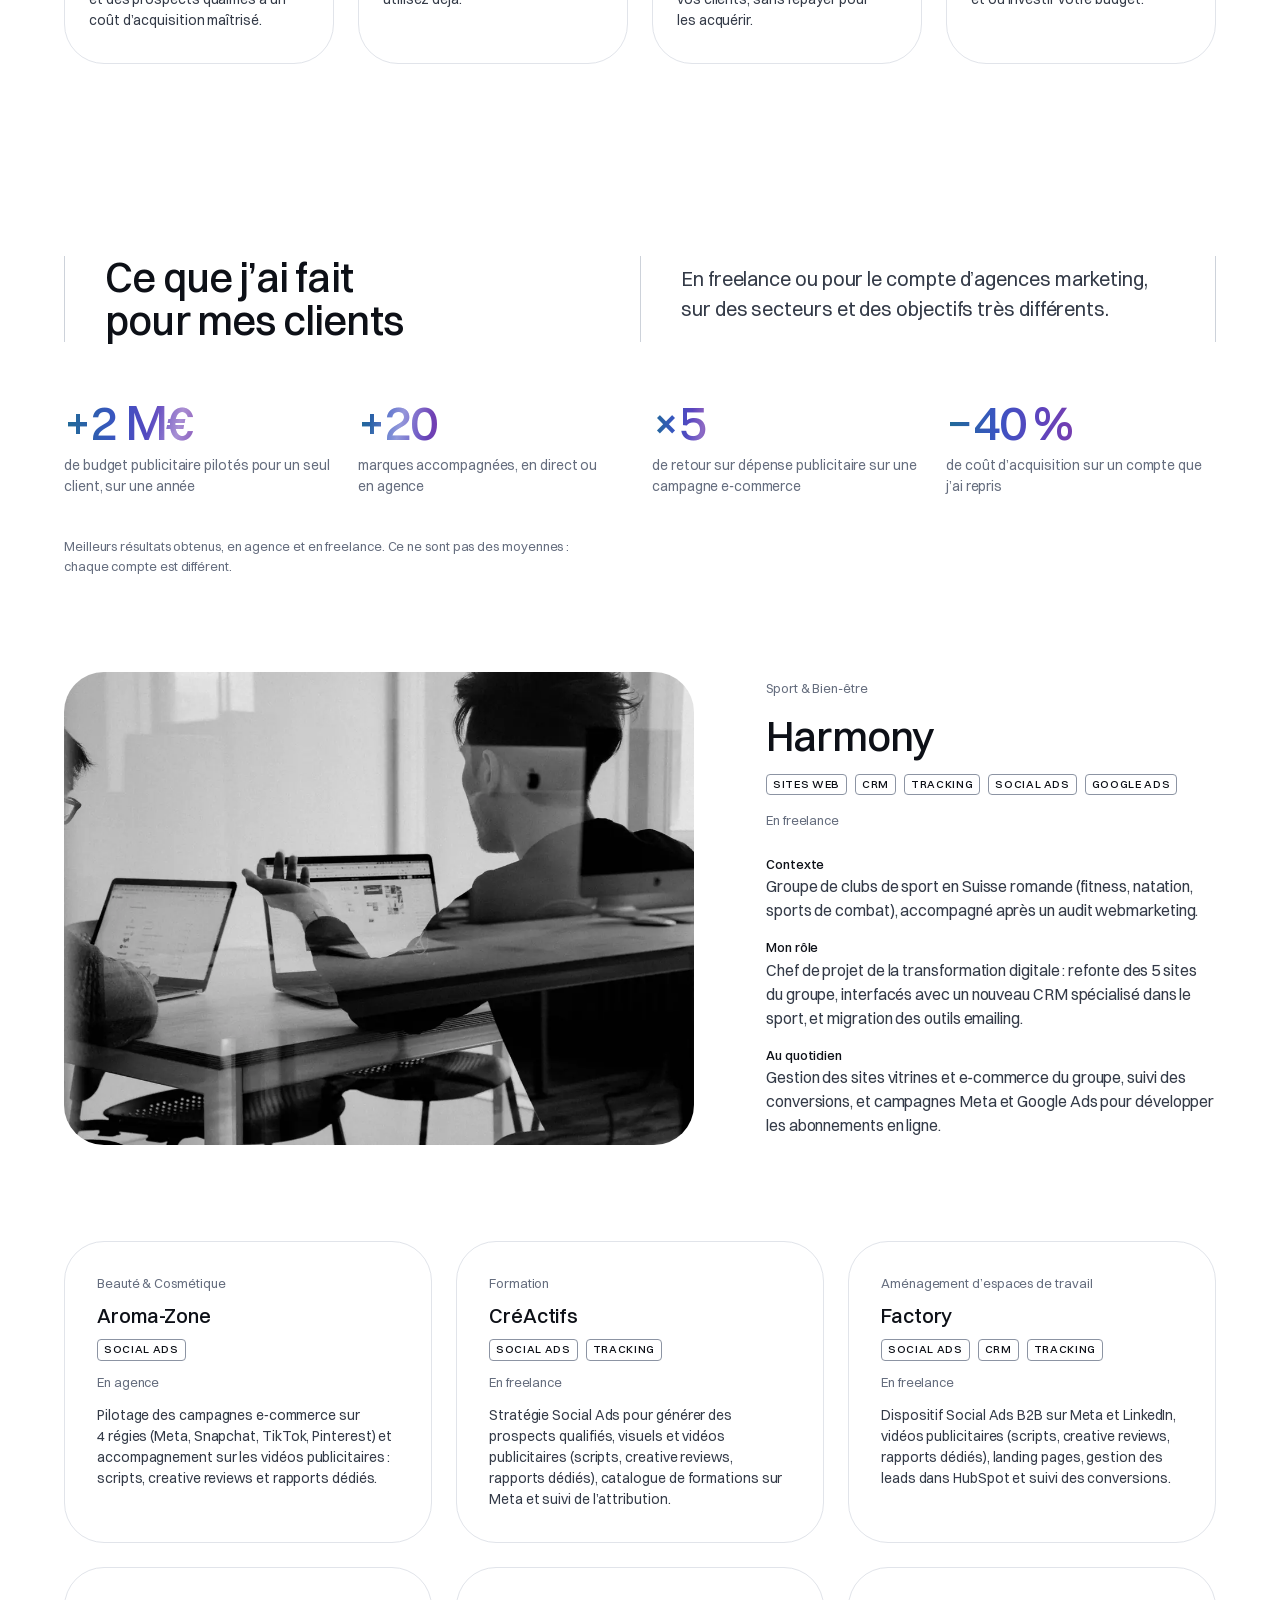
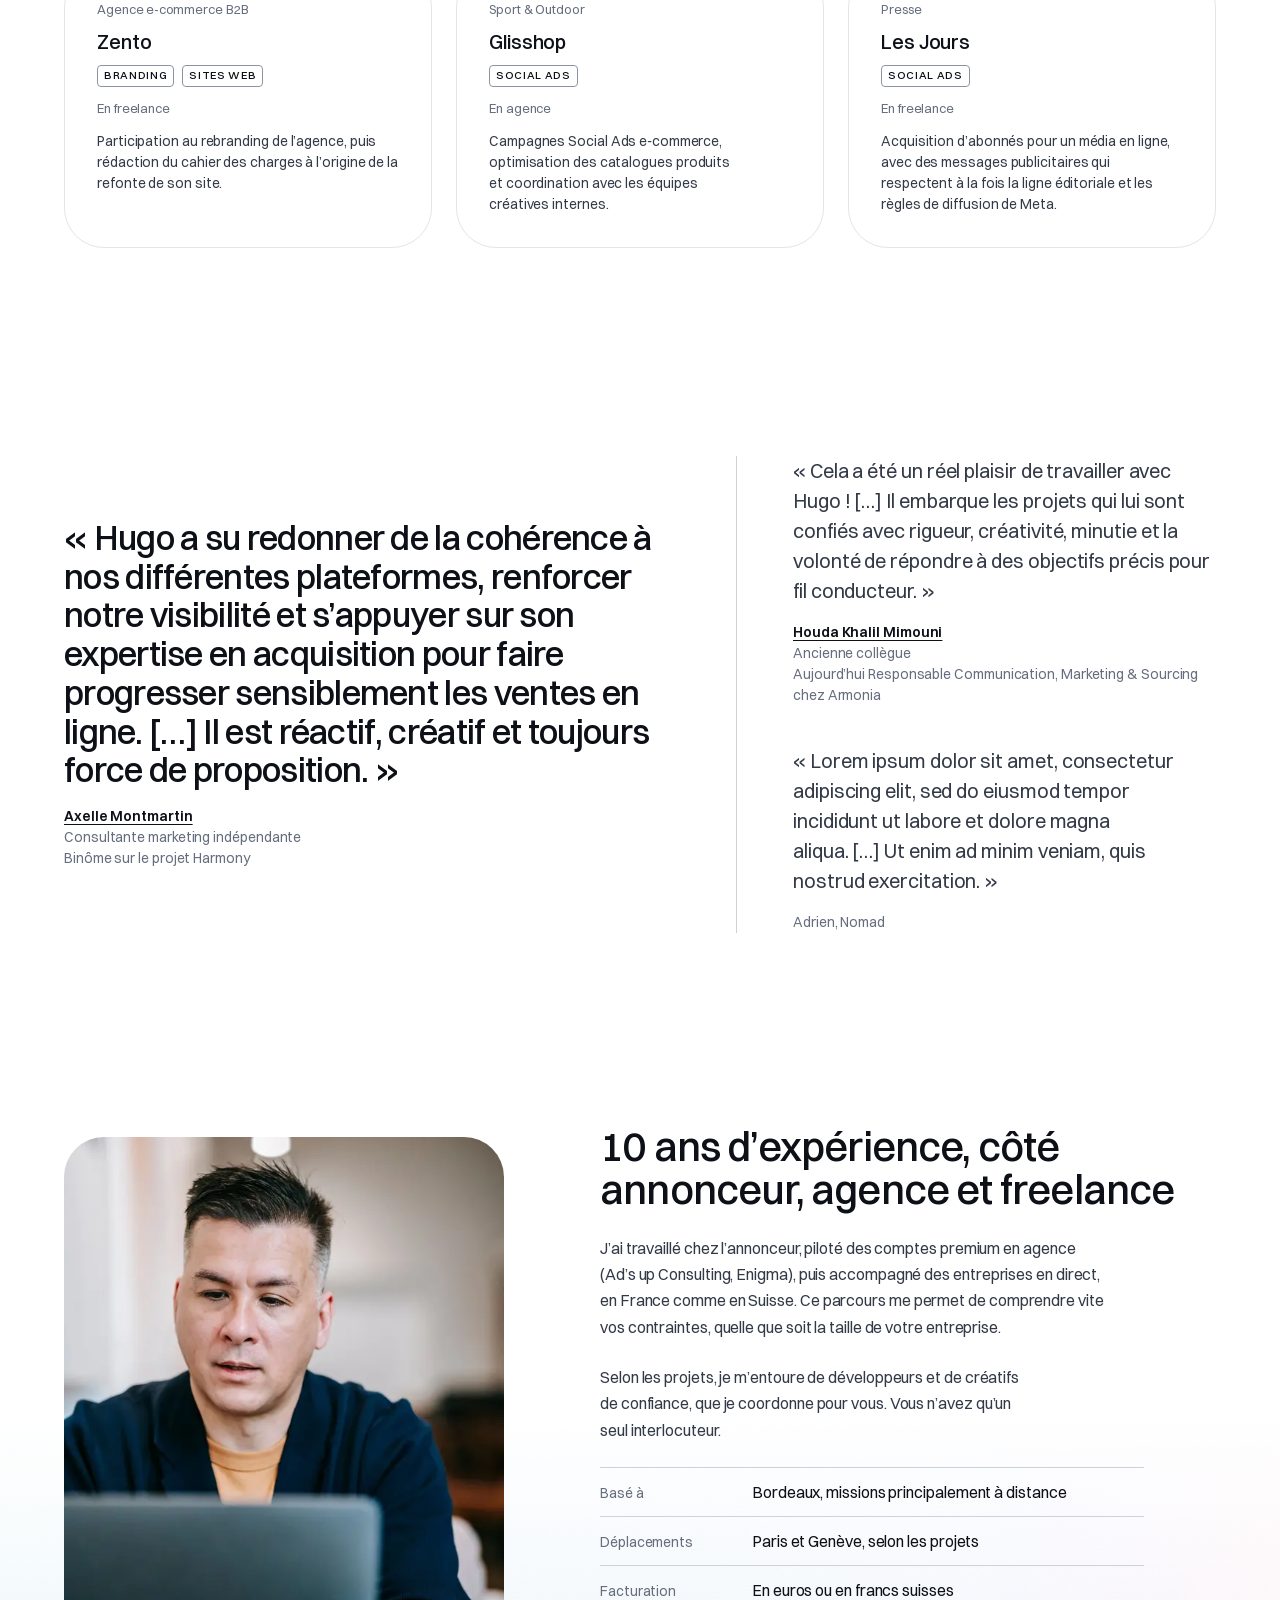
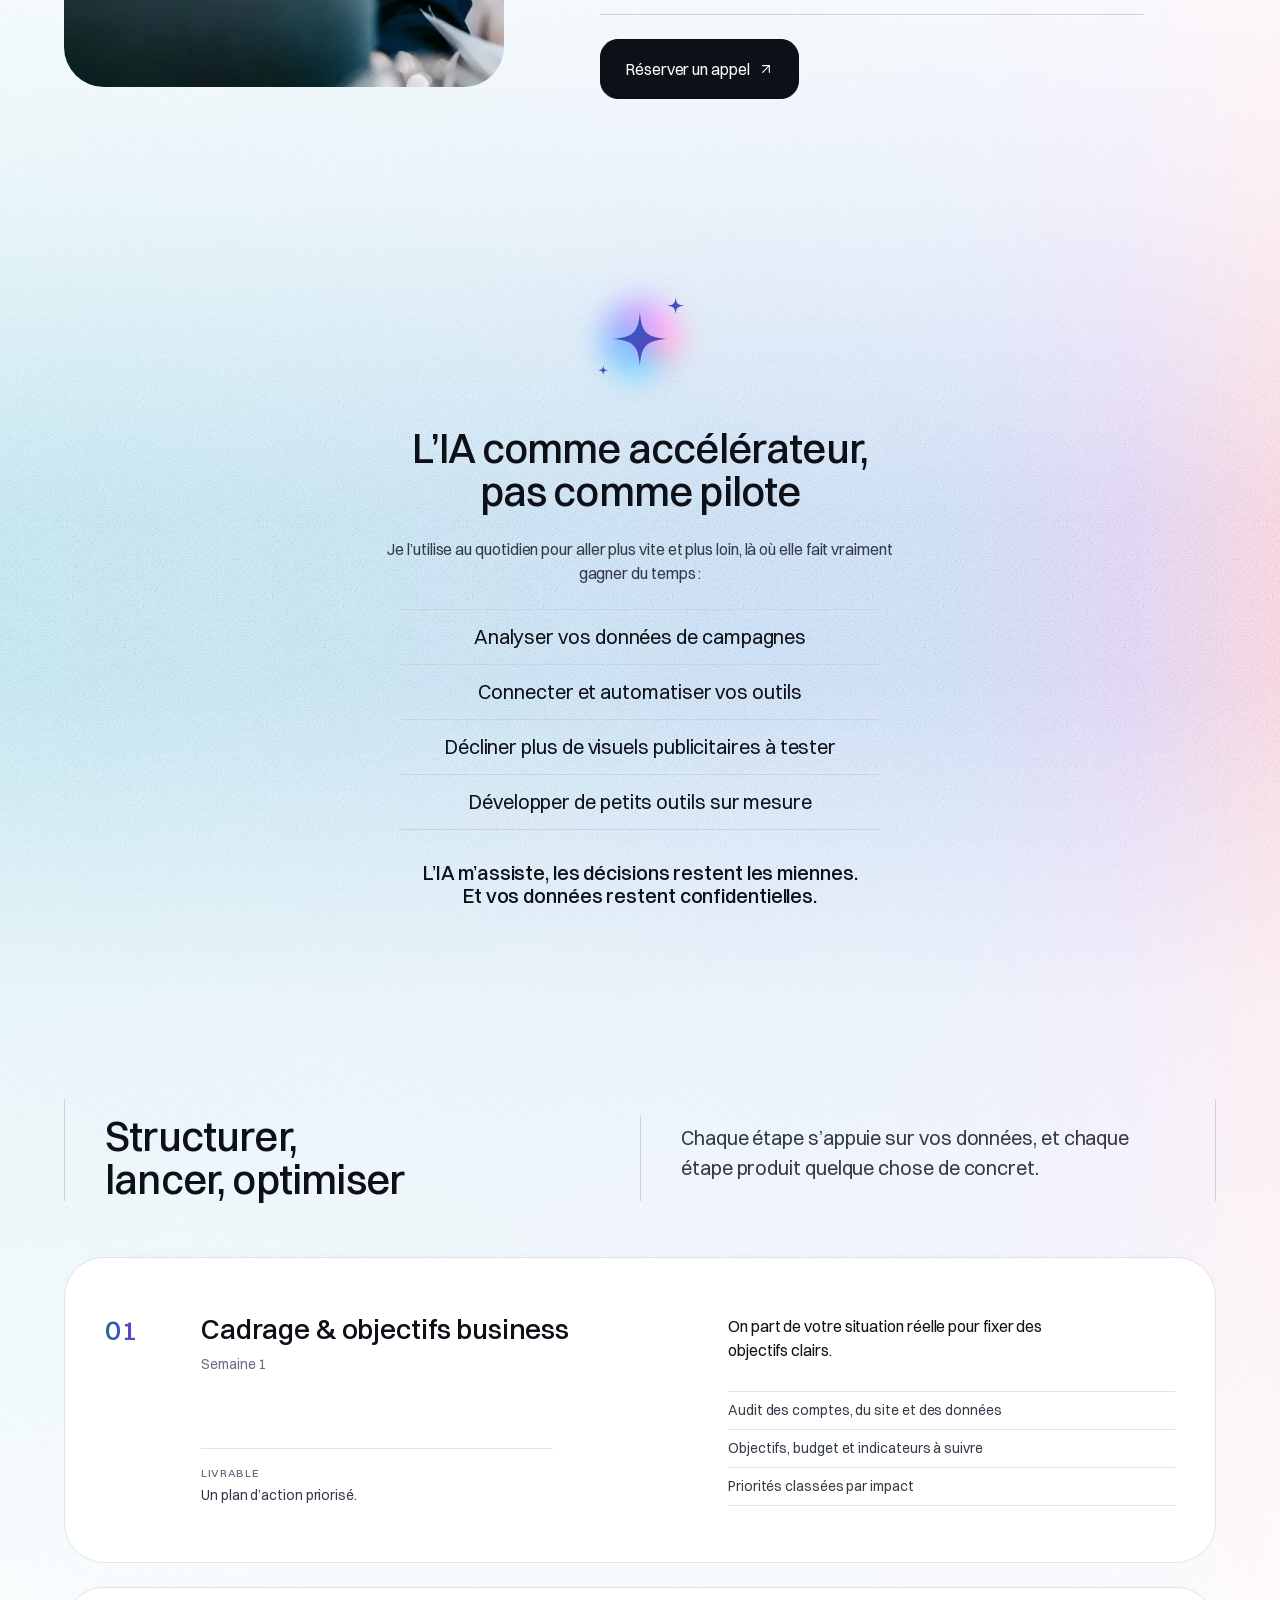
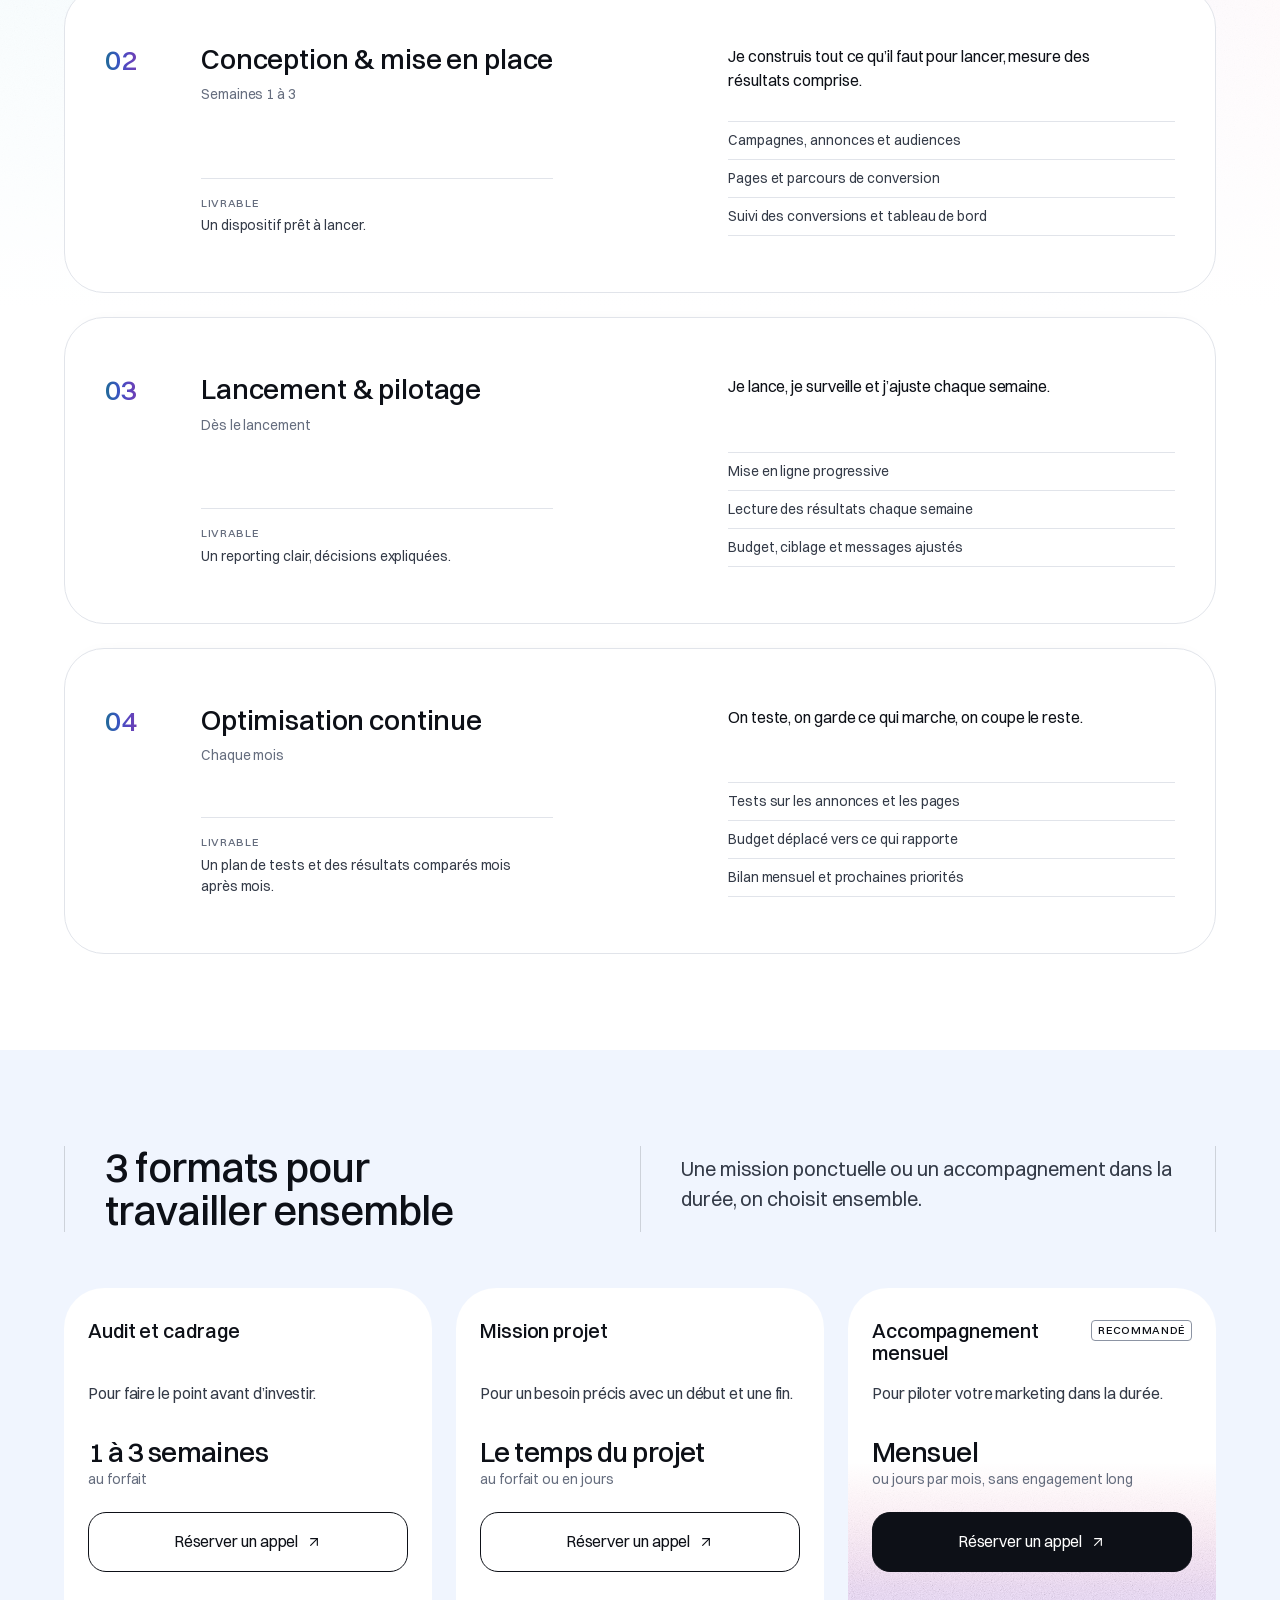
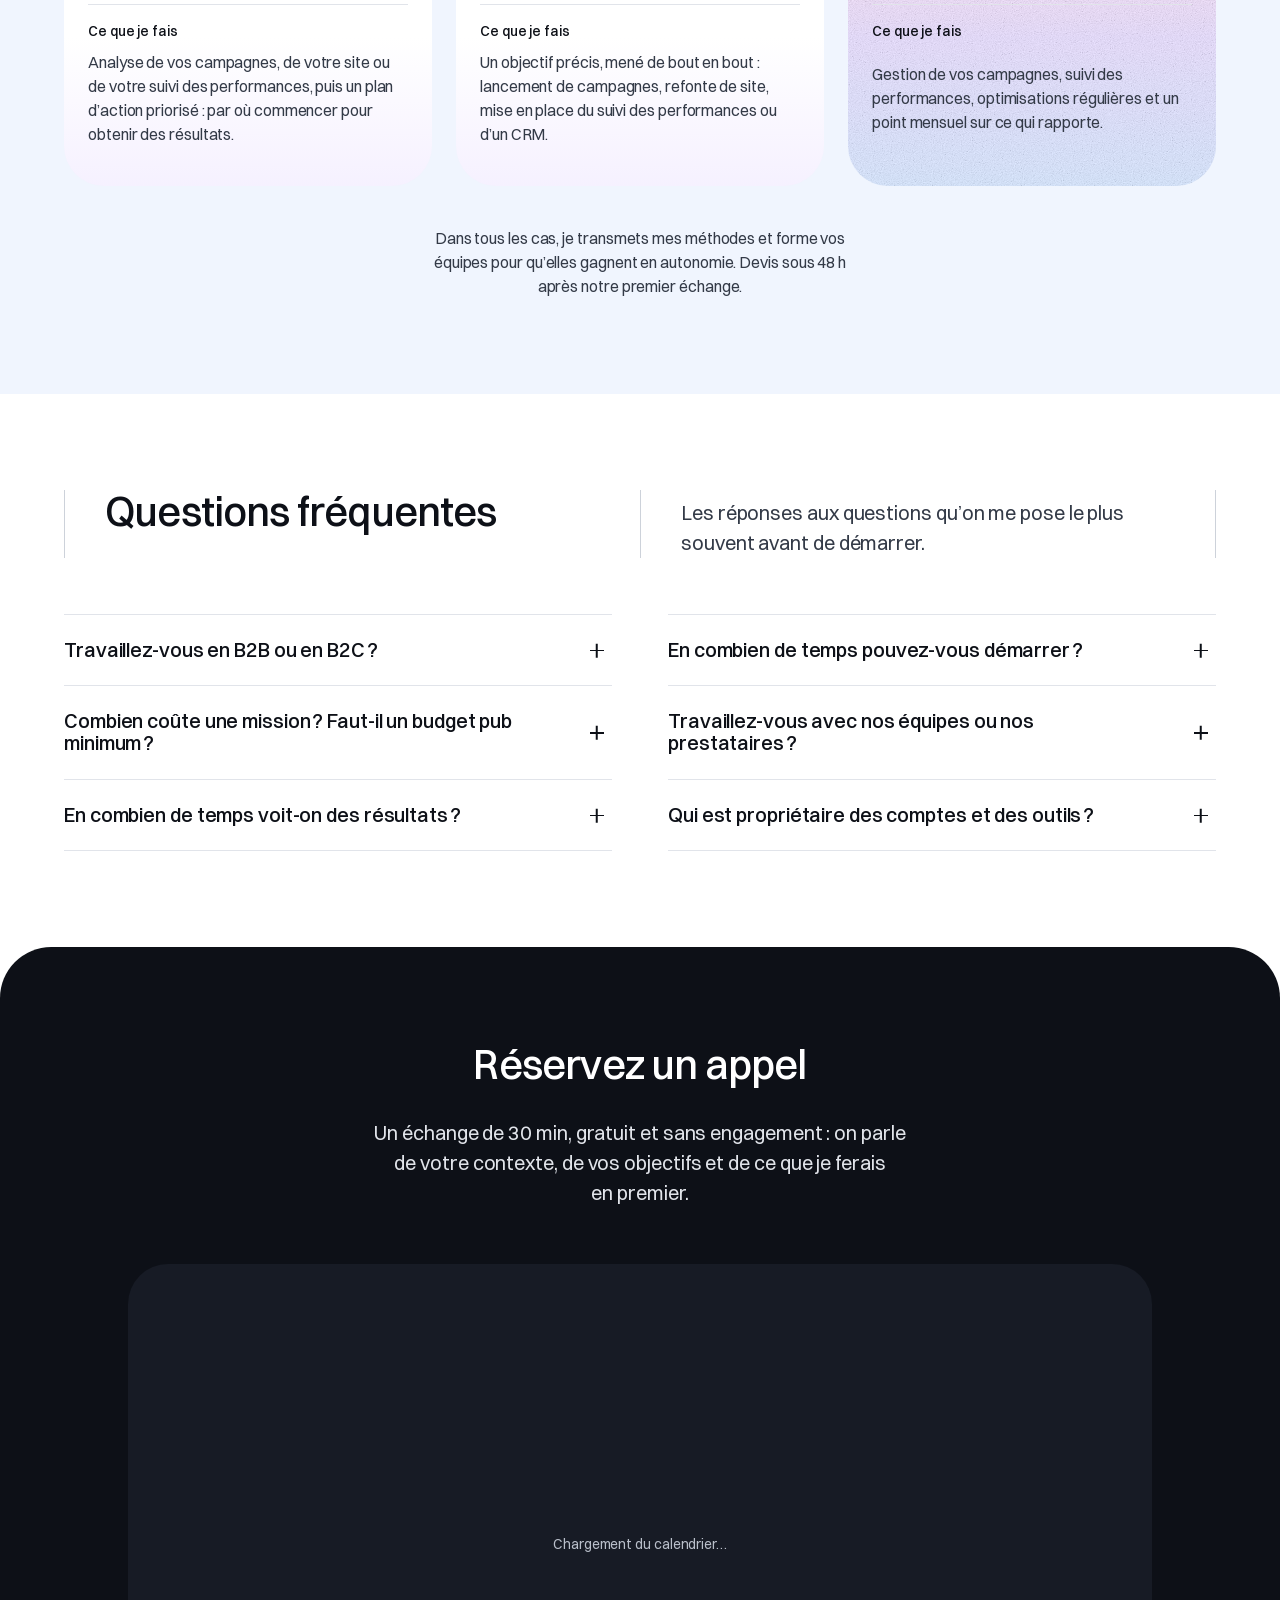
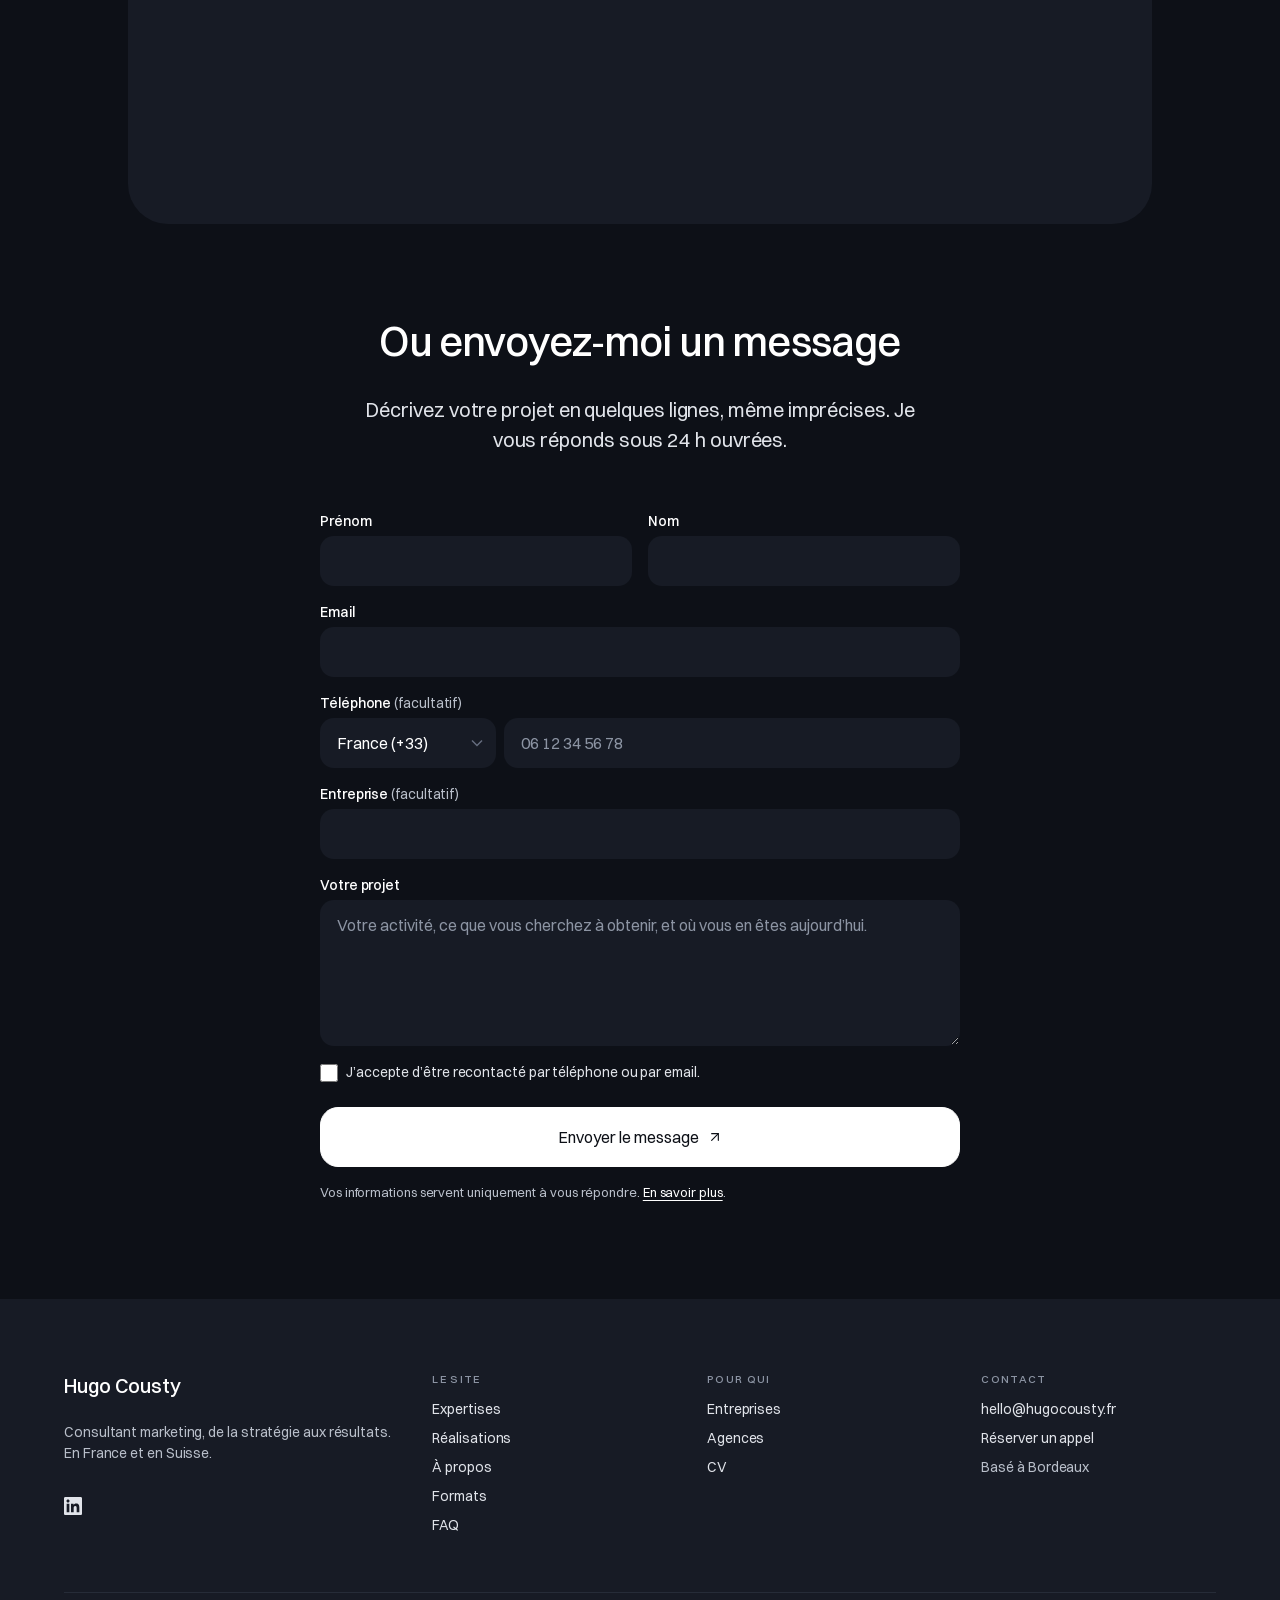
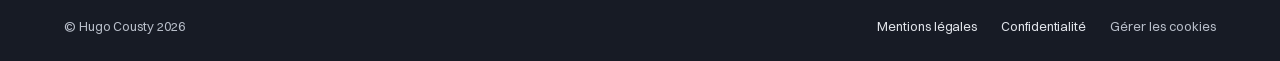
==== commit 390cde88: "Merge branch 'main' into claude/tender-goldberg-57petk" ====
--- a/index.html
+++ b/index.html
@@ -409,8 +409,11 @@
          =================================================================== -->
     <section class="section ai-lead-in" id="a-propos" aria-labelledby="a-propos-title">
       <div class="container about">
-        <!-- Monogramme à la place de la photo, comme dans l’en-tête -->
-        <div class="about__photo about__mono" aria-hidden="true">HC</div>
+        <img class="about__photo" src="/assets/img/about-hugo-600.webp"
+             srcset="/assets/img/about-hugo-600.webp 600w, /assets/img/about-hugo-900.webp 900w"
+             sizes="(min-width: 64em) 28rem, 100vw"
+             width="900" height="1125" loading="lazy" decoding="async"
+             alt="Hugo Cousty, concentré devant son ordinateur portable">
 
         <div class="about__body">
           <h2 id="a-propos-title">10&nbsp;ans d’expérience, côté annonceur, agence et freelance</h2>
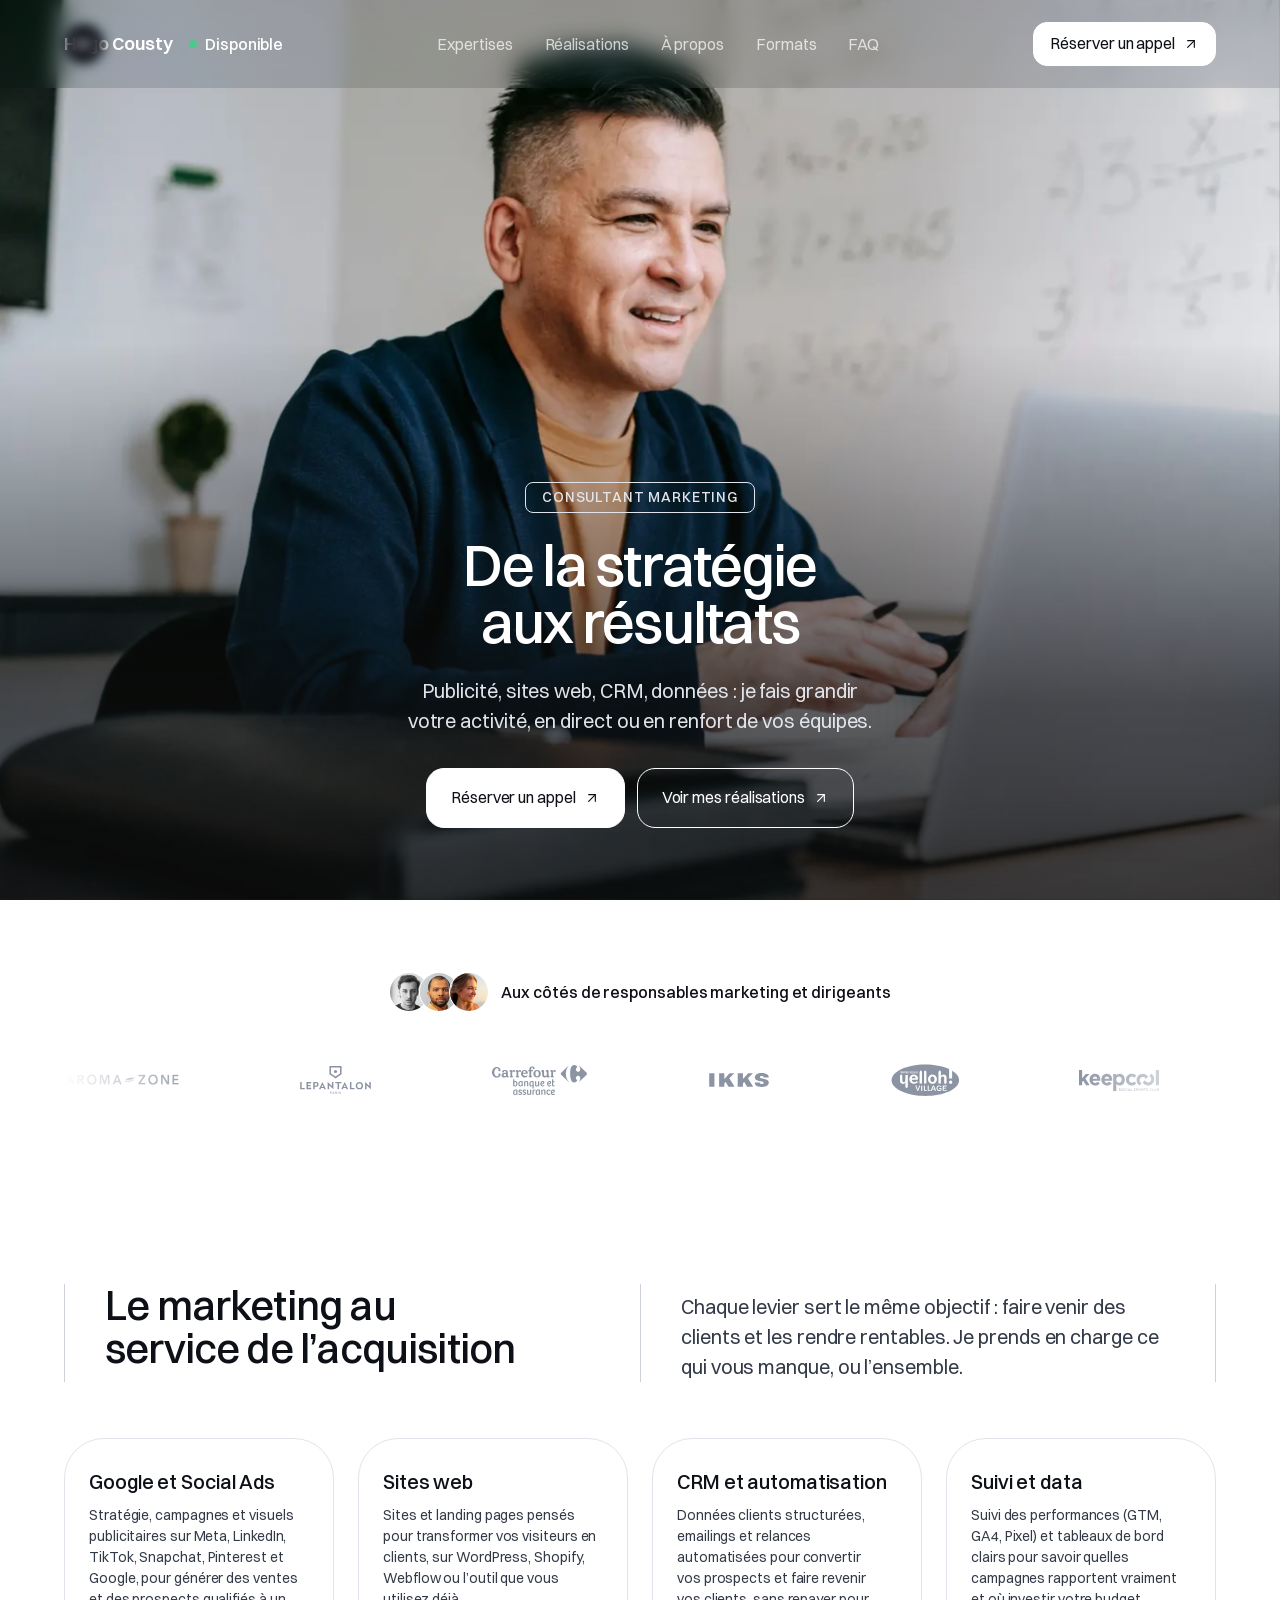
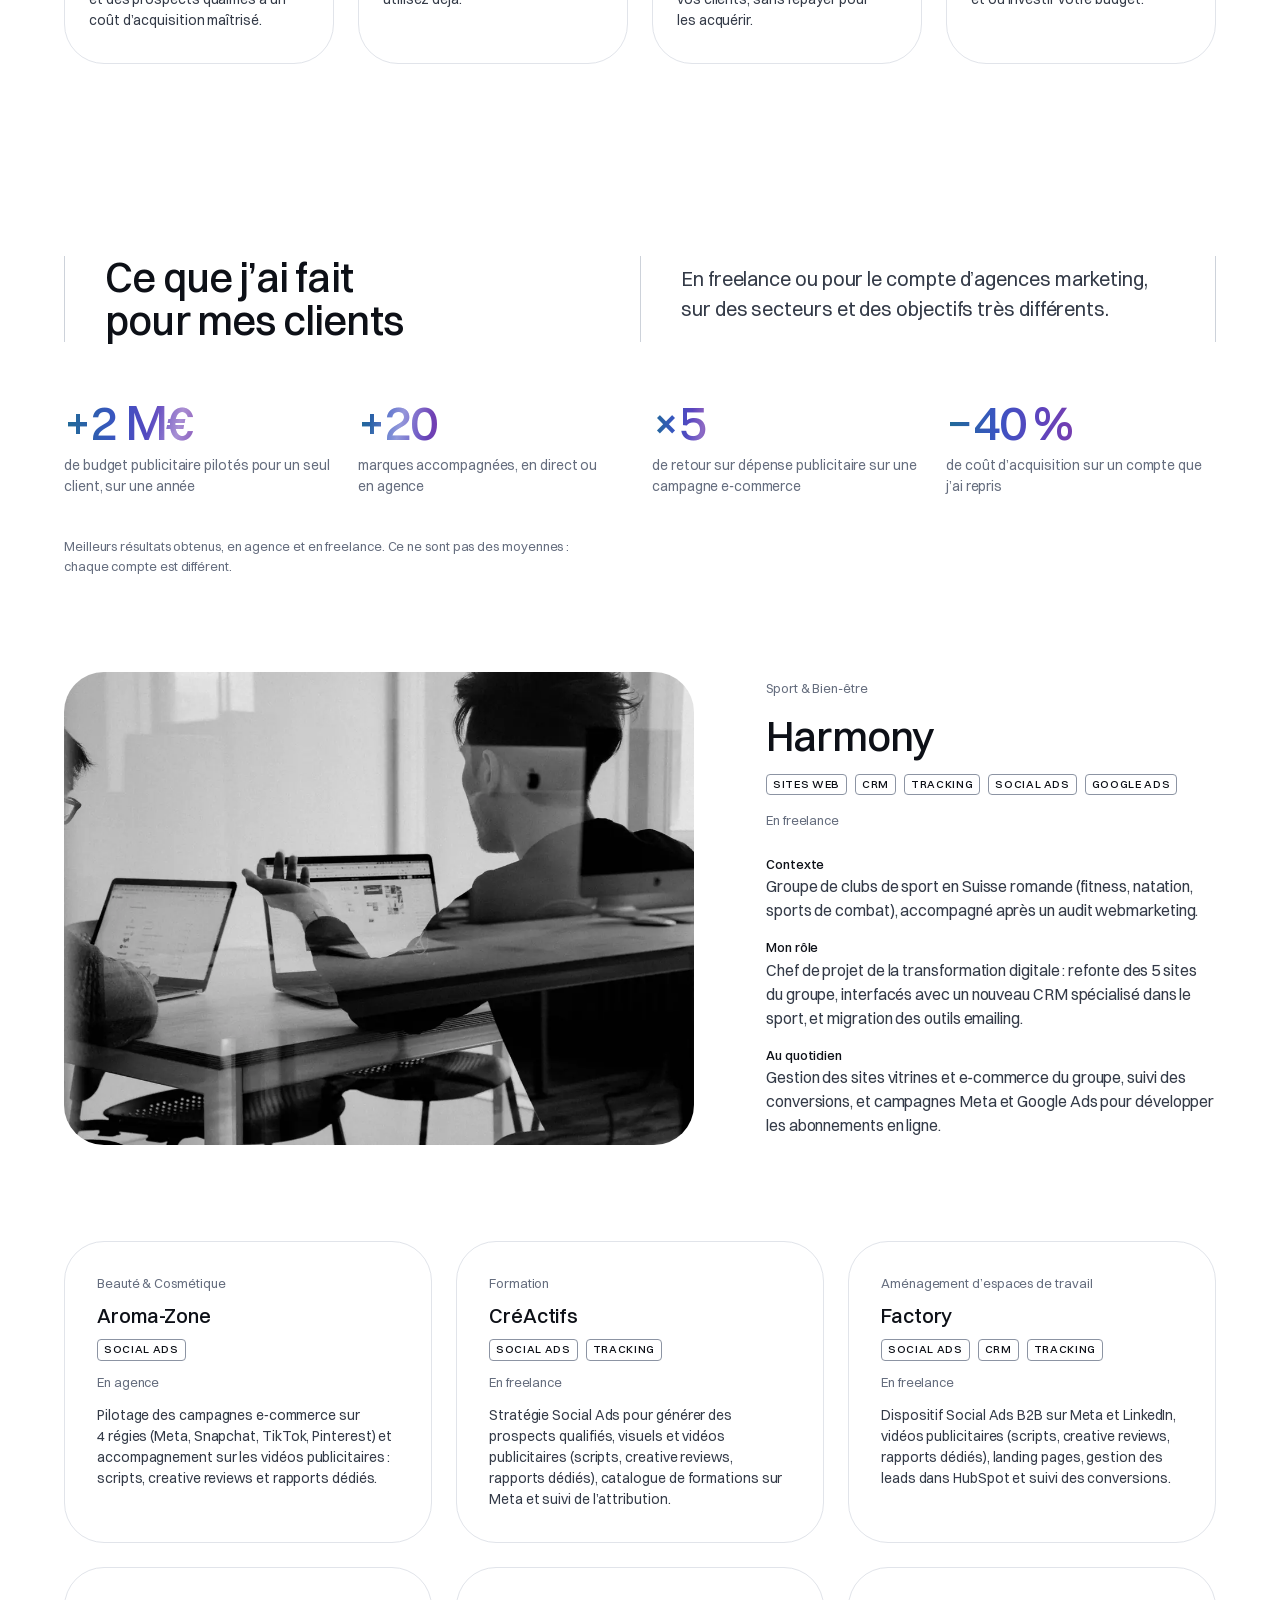
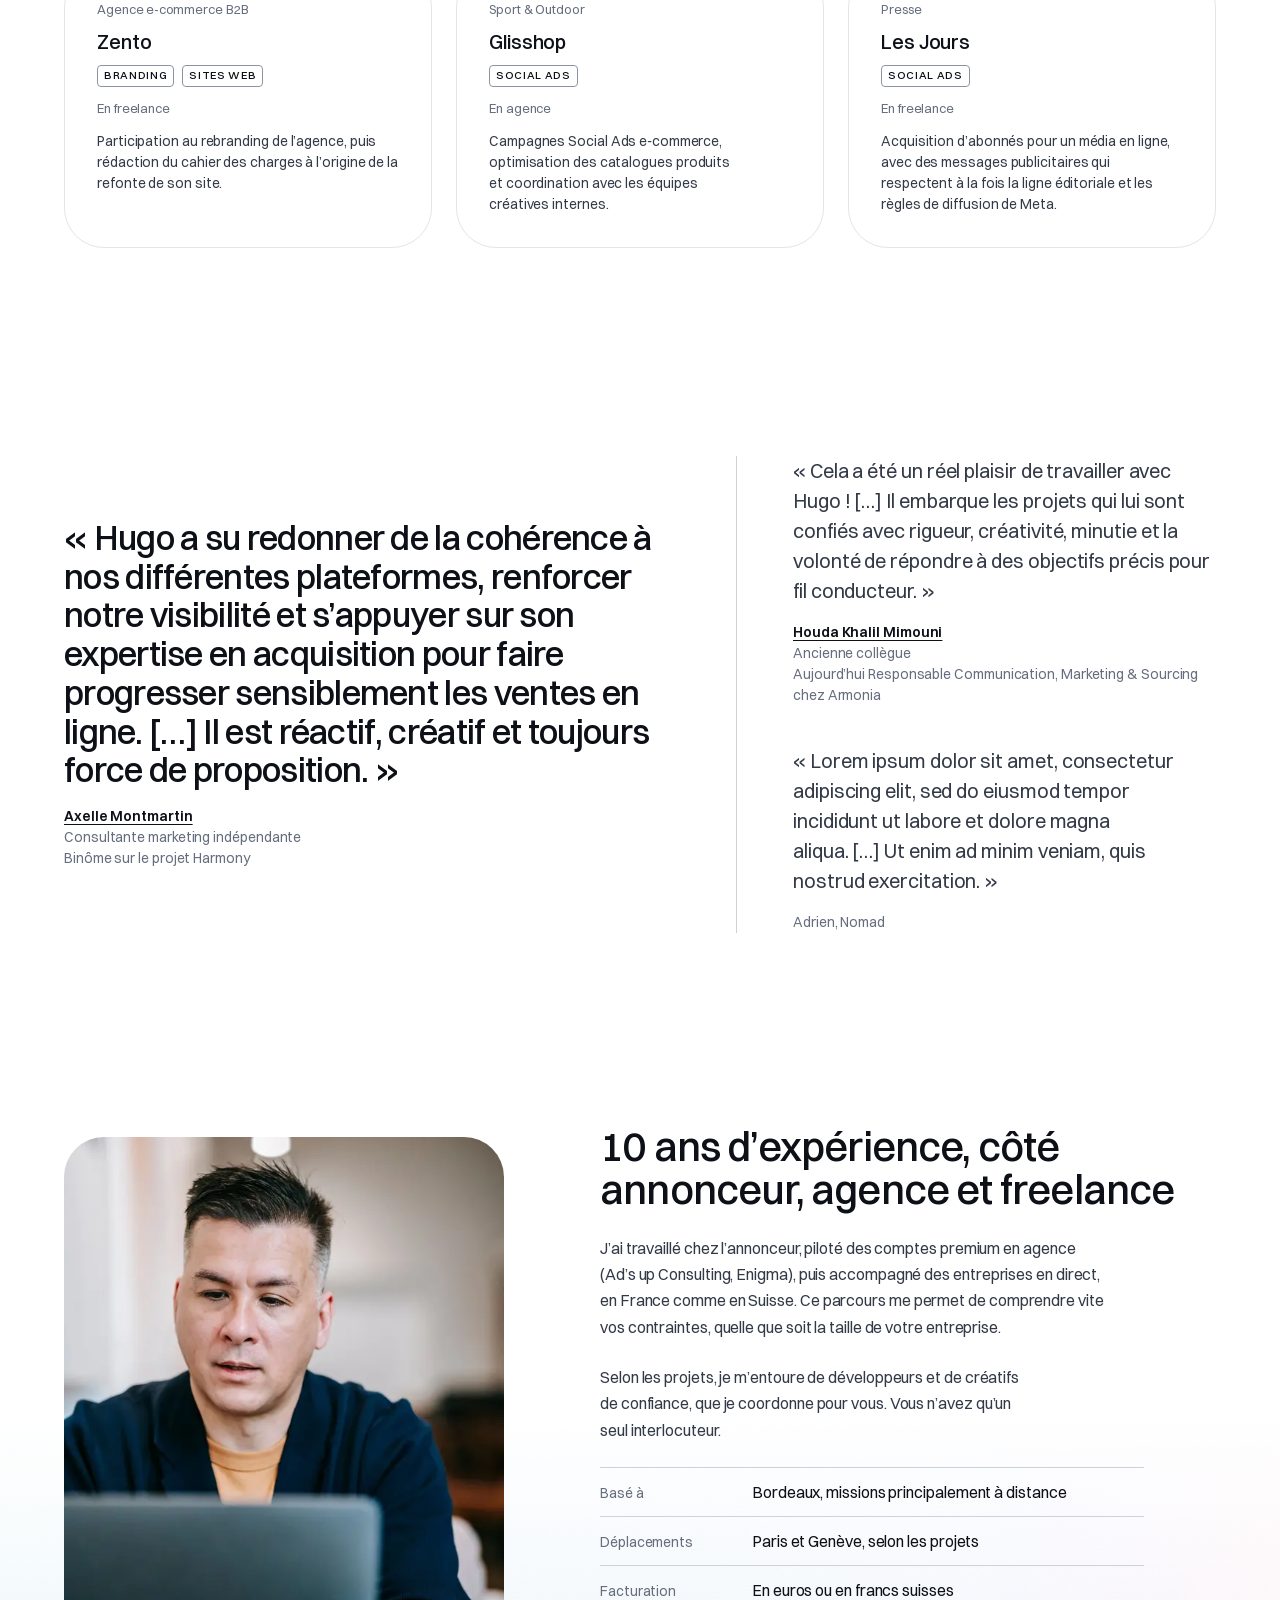
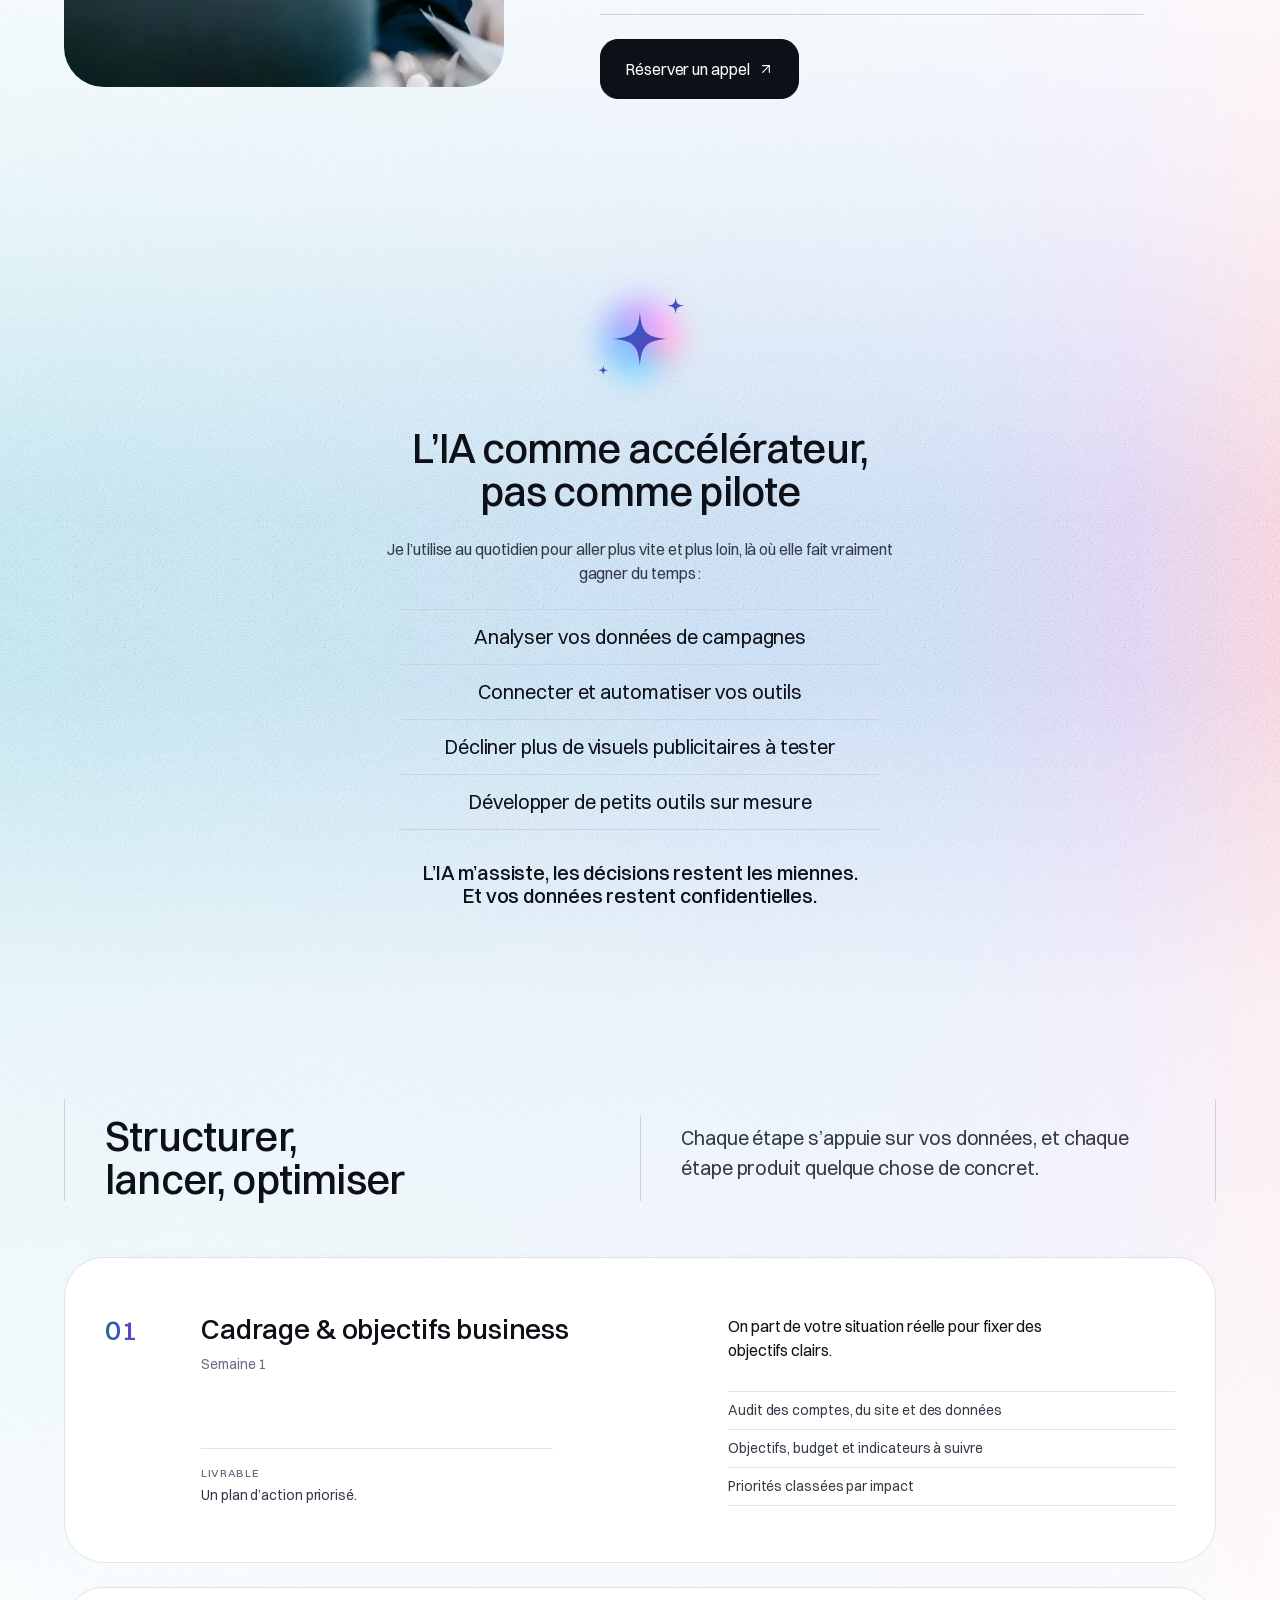
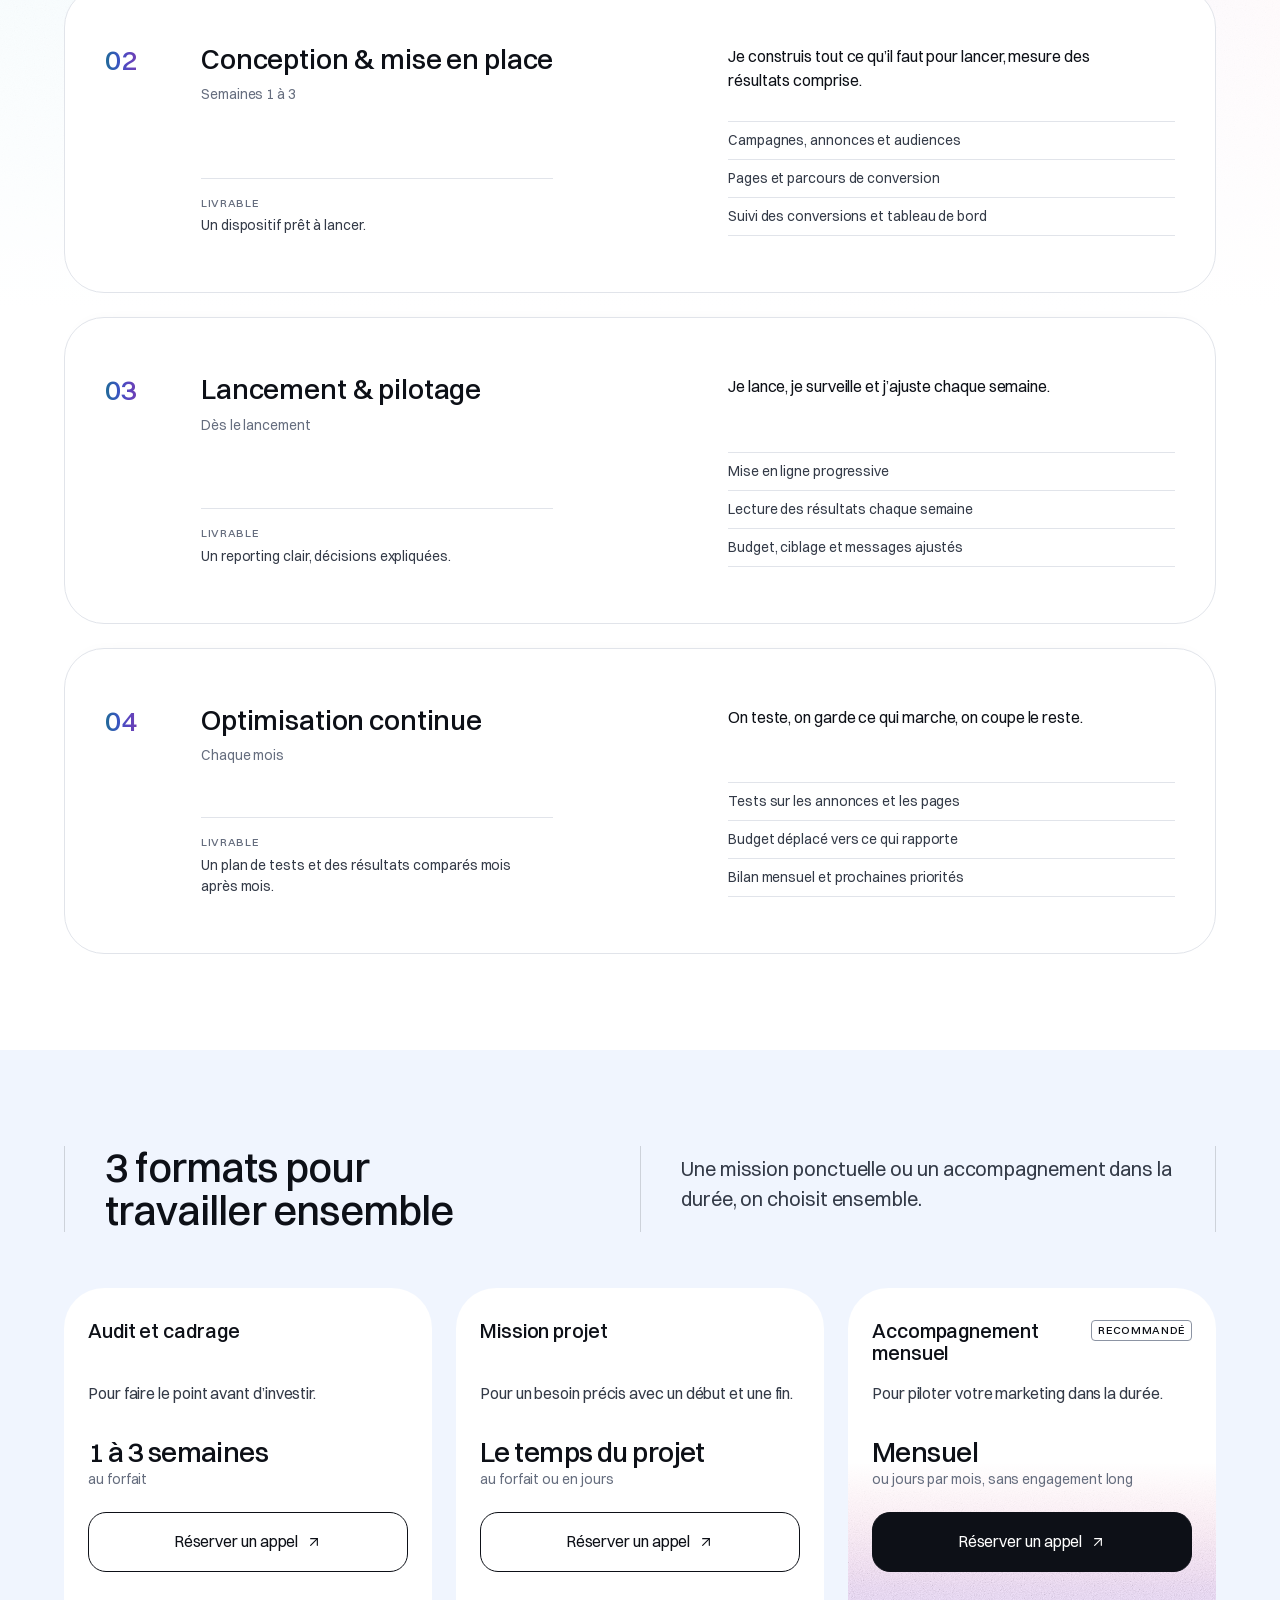
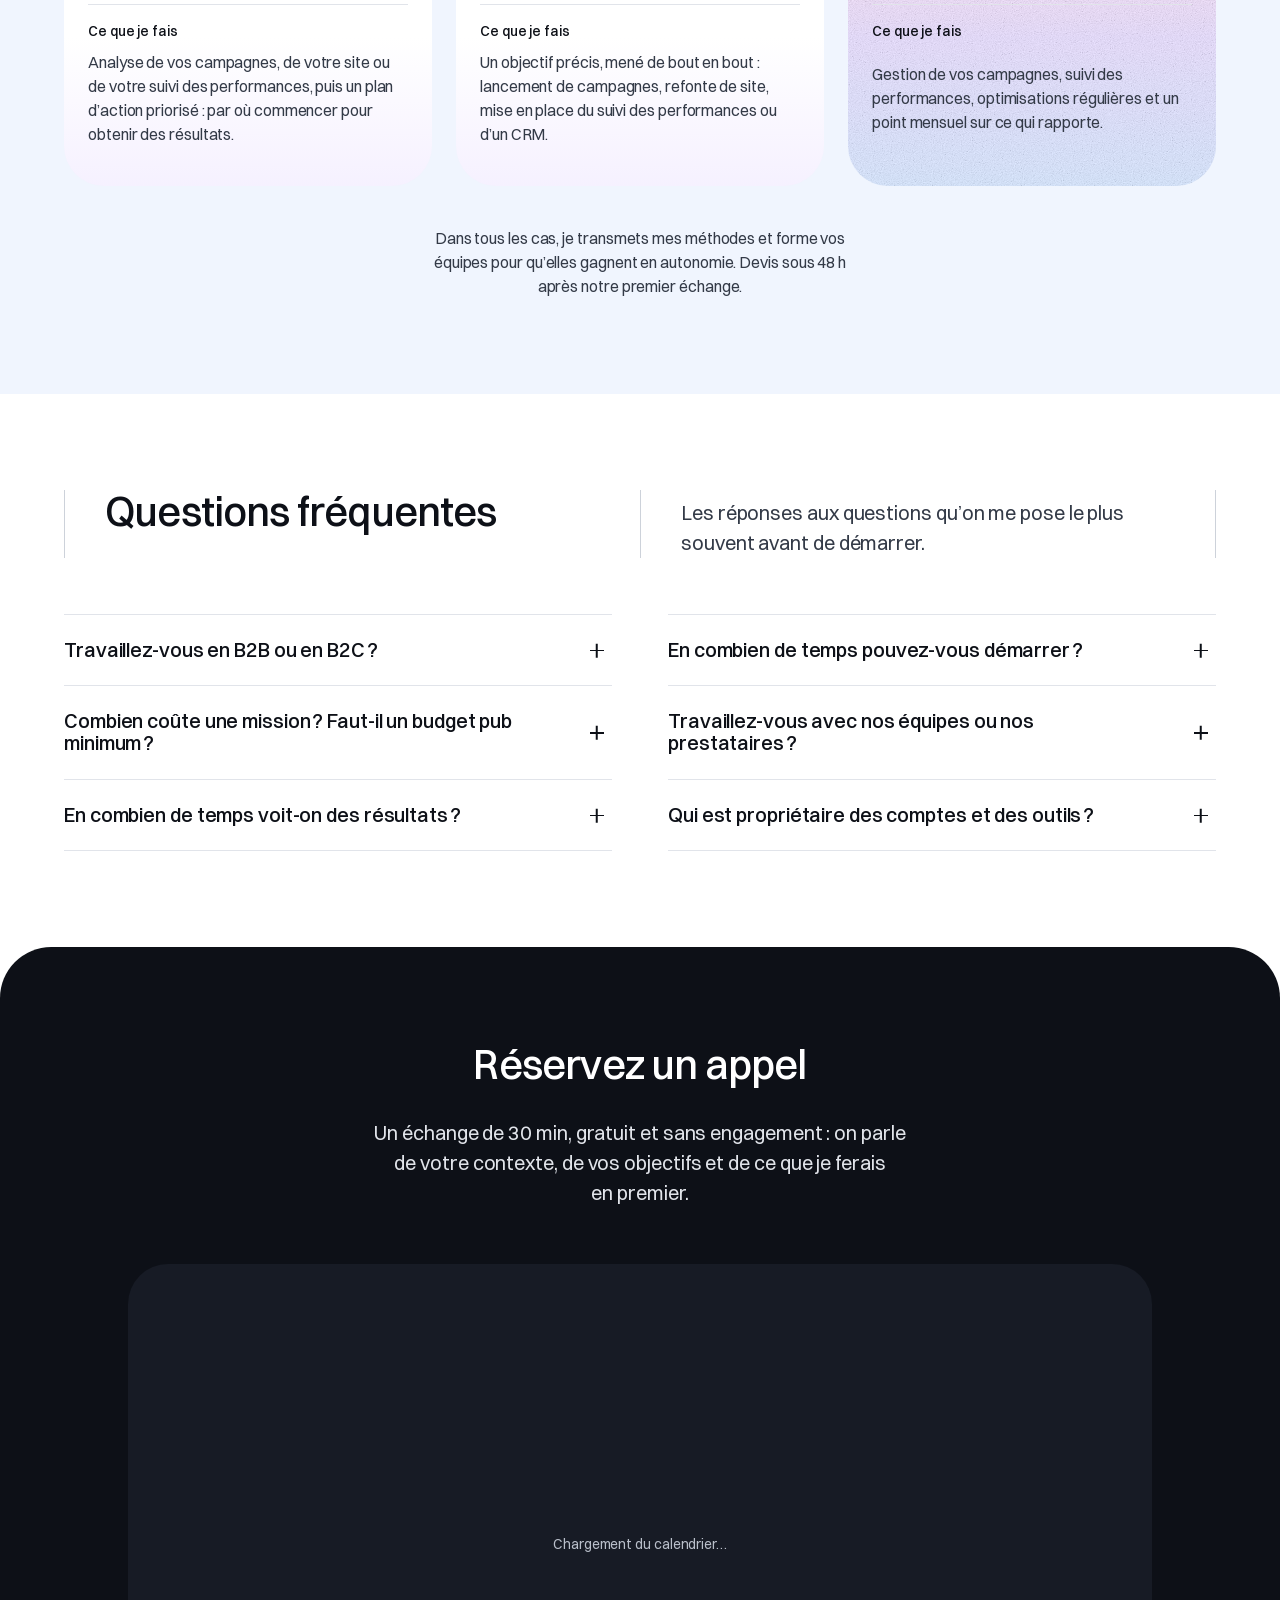
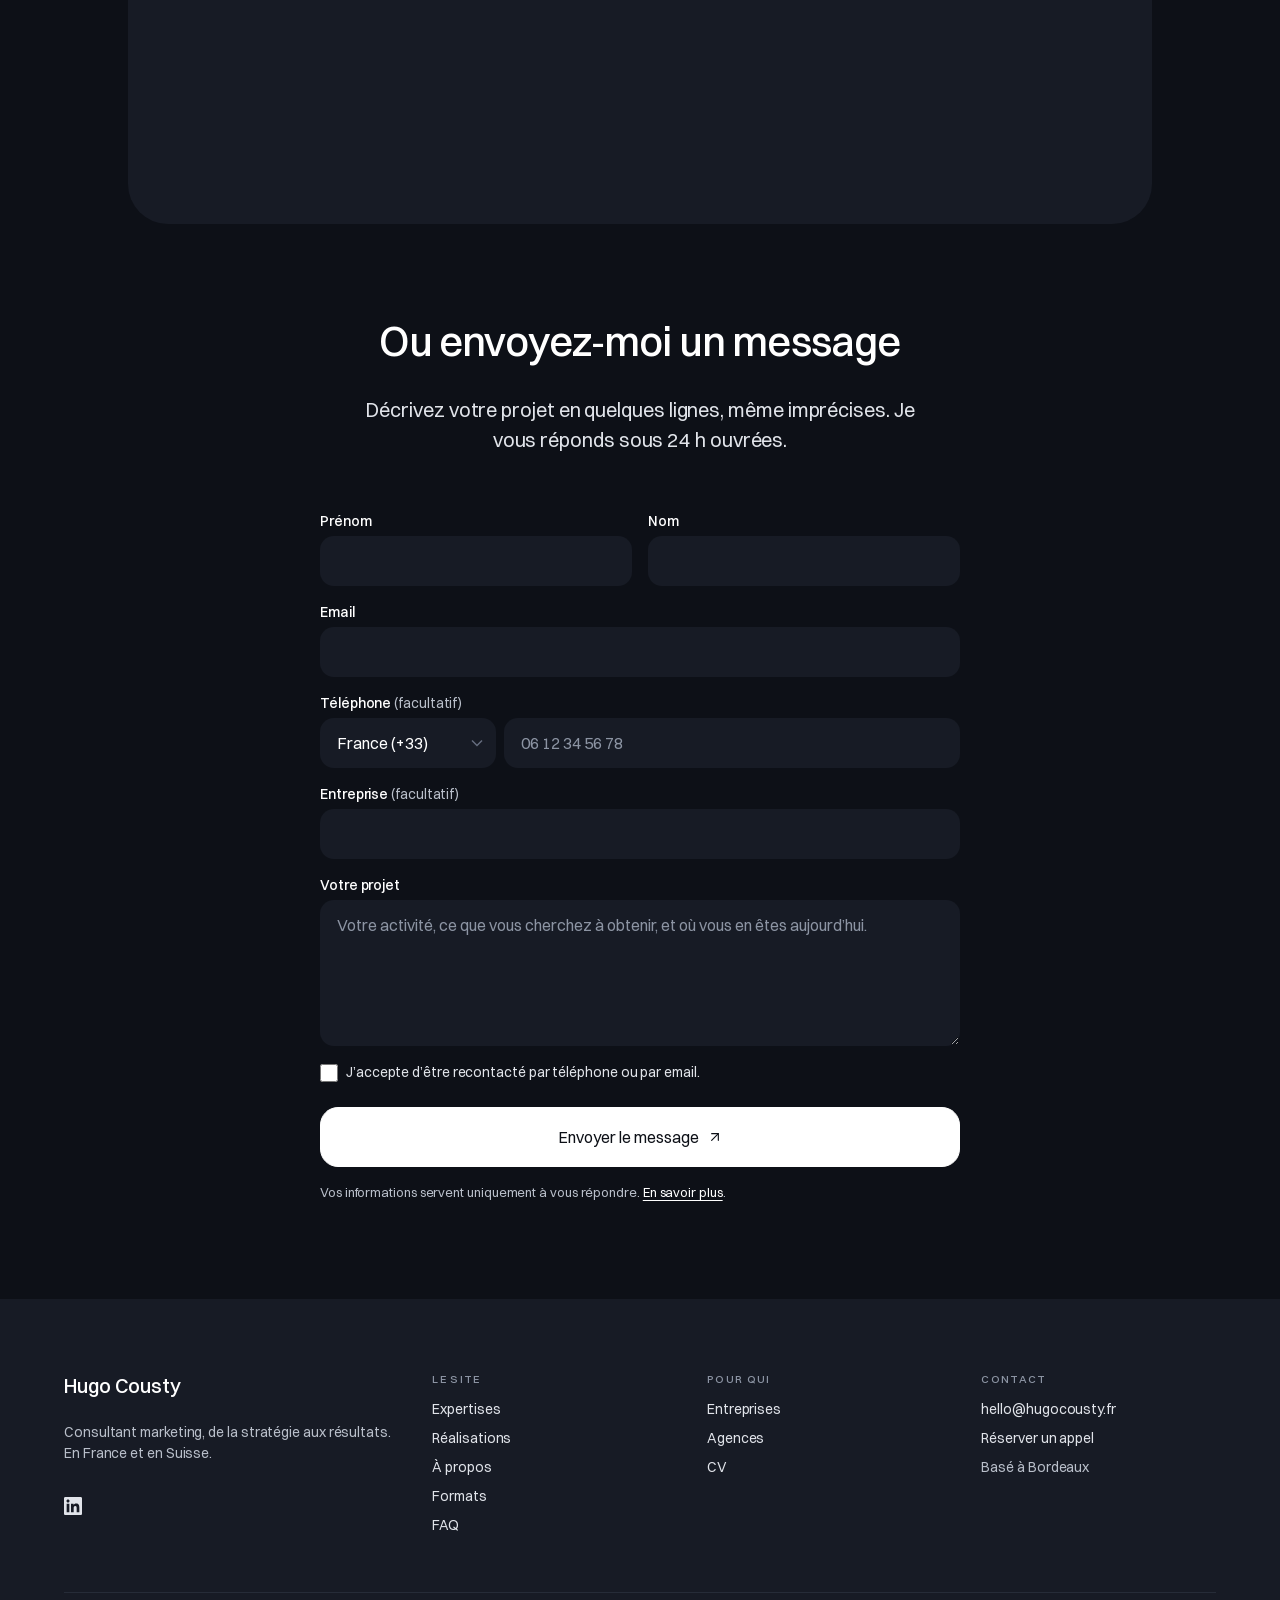
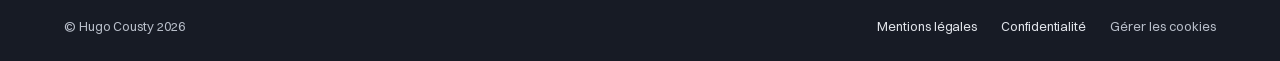
==== commit 30c9efb5: "Hero : retour de la photo d'origine (Hugo souriant) Annule 7d27bb0 et 3491994 : photos hero-hugo, te" ====
--- a/index.html
+++ b/index.html
@@ -52,10 +52,10 @@
 
   <link rel="preload" href="/assets/fonts/Switzer-400.woff2" as="font" type="font/woff2" crossorigin>
   <link rel="preload" href="/assets/fonts/Switzer-600.woff2" as="font" type="font/woff2" crossorigin>
-  <link rel="stylesheet" href="/assets/css/tokens.css?v=20261124b">
-  <link rel="stylesheet" href="/assets/css/base.css?v=20261124b">
-  <link rel="stylesheet" href="/assets/css/sections.css?v=20261124b">
-  <script src="/assets/js/main.js?v=20261124b" defer></script>
+  <link rel="stylesheet" href="/assets/css/tokens.css?v=20261124c">
+  <link rel="stylesheet" href="/assets/css/base.css?v=20261124c">
+  <link rel="stylesheet" href="/assets/css/sections.css?v=20261124c">
+  <script src="/assets/js/main.js?v=20261124c" defer></script>
 </head>
 <body>
 
@@ -109,10 +109,10 @@
          =================================================================== -->
     <section class="hero hero--center" id="top" aria-labelledby="hero-title" data-theme="inverse">
       <div class="hero__media">
-        <img class="hero__photo" src="/assets/img/hero-reflet-1400.webp"
-             srcset="/assets/img/hero-reflet-900.webp 900w, /assets/img/hero-reflet-1400.webp 1400w, /assets/img/hero-reflet-2000.webp 2000w"
-             sizes="100vw" width="2000" height="1333" fetchpriority="high"
-             alt="Hugo Cousty, reflété dans l’écran de son ordinateur, en noir et blanc">
+        <img class="hero__photo" src="/assets/img/hero-hugo-1400.webp"
+             srcset="/assets/img/hero-hugo-900.webp 900w, /assets/img/hero-hugo-1400.webp 1400w, /assets/img/hero-hugo-2000.webp 2000w"
+             sizes="100vw" width="2000" height="1335" fetchpriority="high"
+             alt="Hugo Cousty, souriant, au travail devant son ordinateur portable">
       </div>
 
       <div class="hero__body">
--- a/assets/css/base.css
+++ b/assets/css/base.css
@@ -1172,7 +1172,29 @@
   background: rgba(13, 16, 23, .62);
 }
 
+/* Titre et texte, avec le GIF du Chat Potté en haut à droite : le texte
+   s'enroule autour */
+.consent__intro {
+  display: flow-root;
+}
+
+.consent__pet {
+  float: right;
+  margin: 0 0 var(--space-1) var(--space-15);
+}
+
+.consent__pet img {
+  display: block;
+  width: 64px;
+  height: 64px;
+  border-radius: 50%;
+  object-fit: cover;
+  object-position: 48% 40%; /* les grands yeux au centre */
+  background: var(--surface-sunken);
+}
+
 .consent__title {
+  margin-bottom: var(--space-05);
   font-size: var(--text-body-sm);
   font-weight: var(--weight-semibold);
 }
--- a/assets/css/sections.css
+++ b/assets/css/sections.css
@@ -118,7 +118,7 @@
    se pose en bas, sur un voile plus haut et plus sombre */
 @media (max-width: 47.99em) {
   img.hero__photo {
-    object-position: 56% 30%; /* visage du photographe, reflété dans l'écran */
+    object-position: 47% 30%;
   }
 
   .hero__media::after {
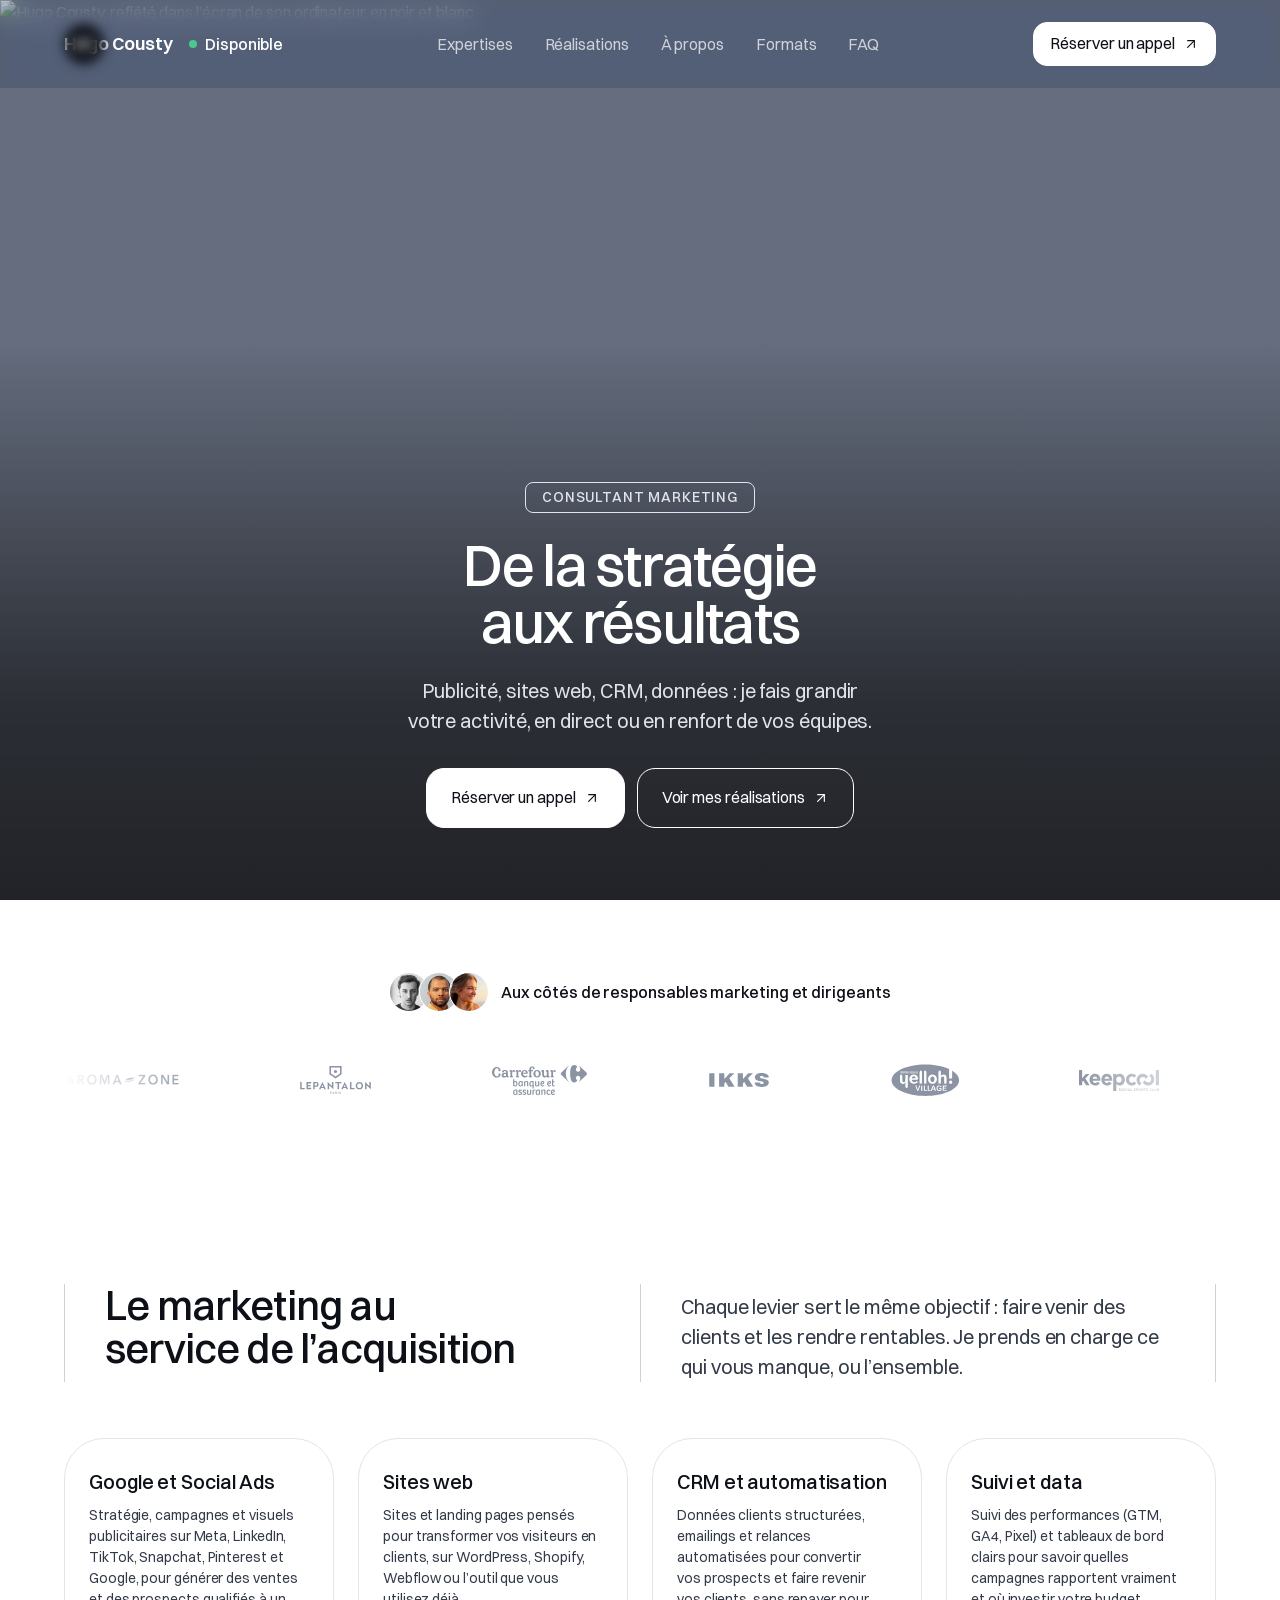
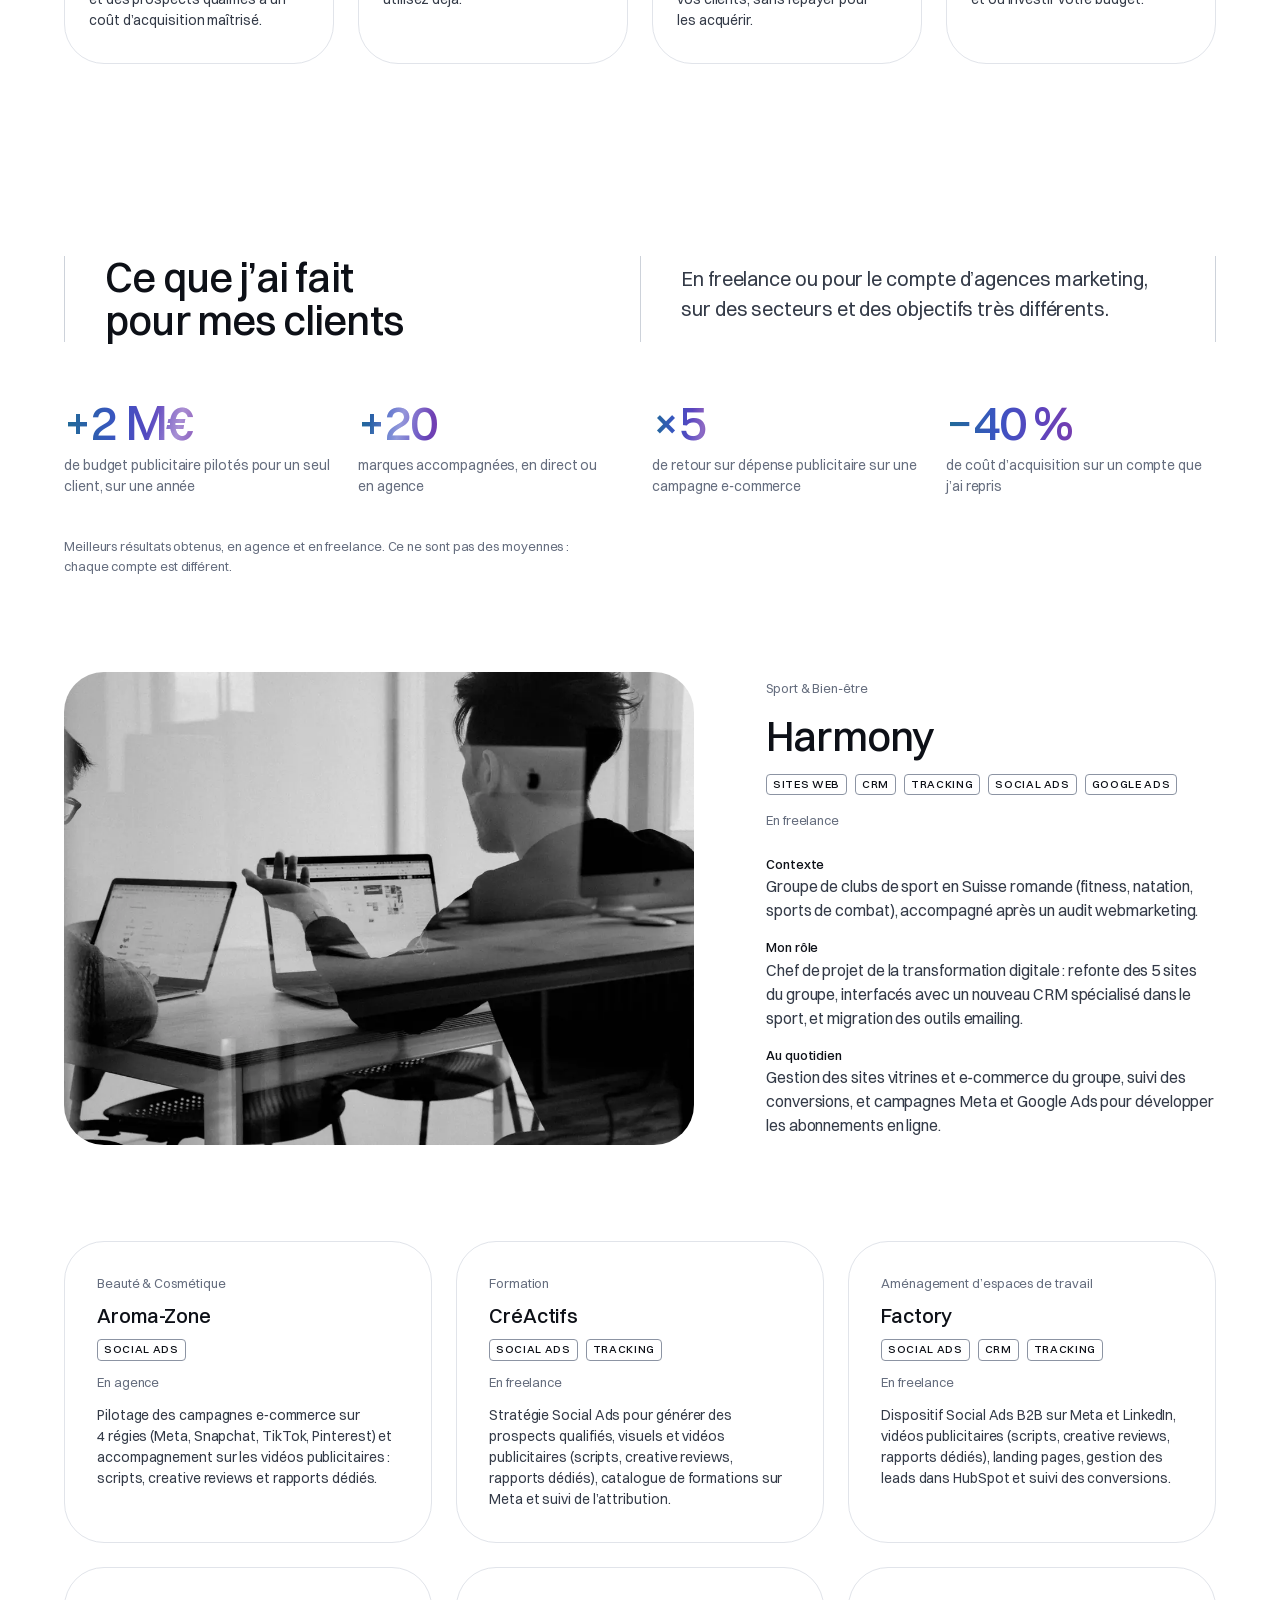
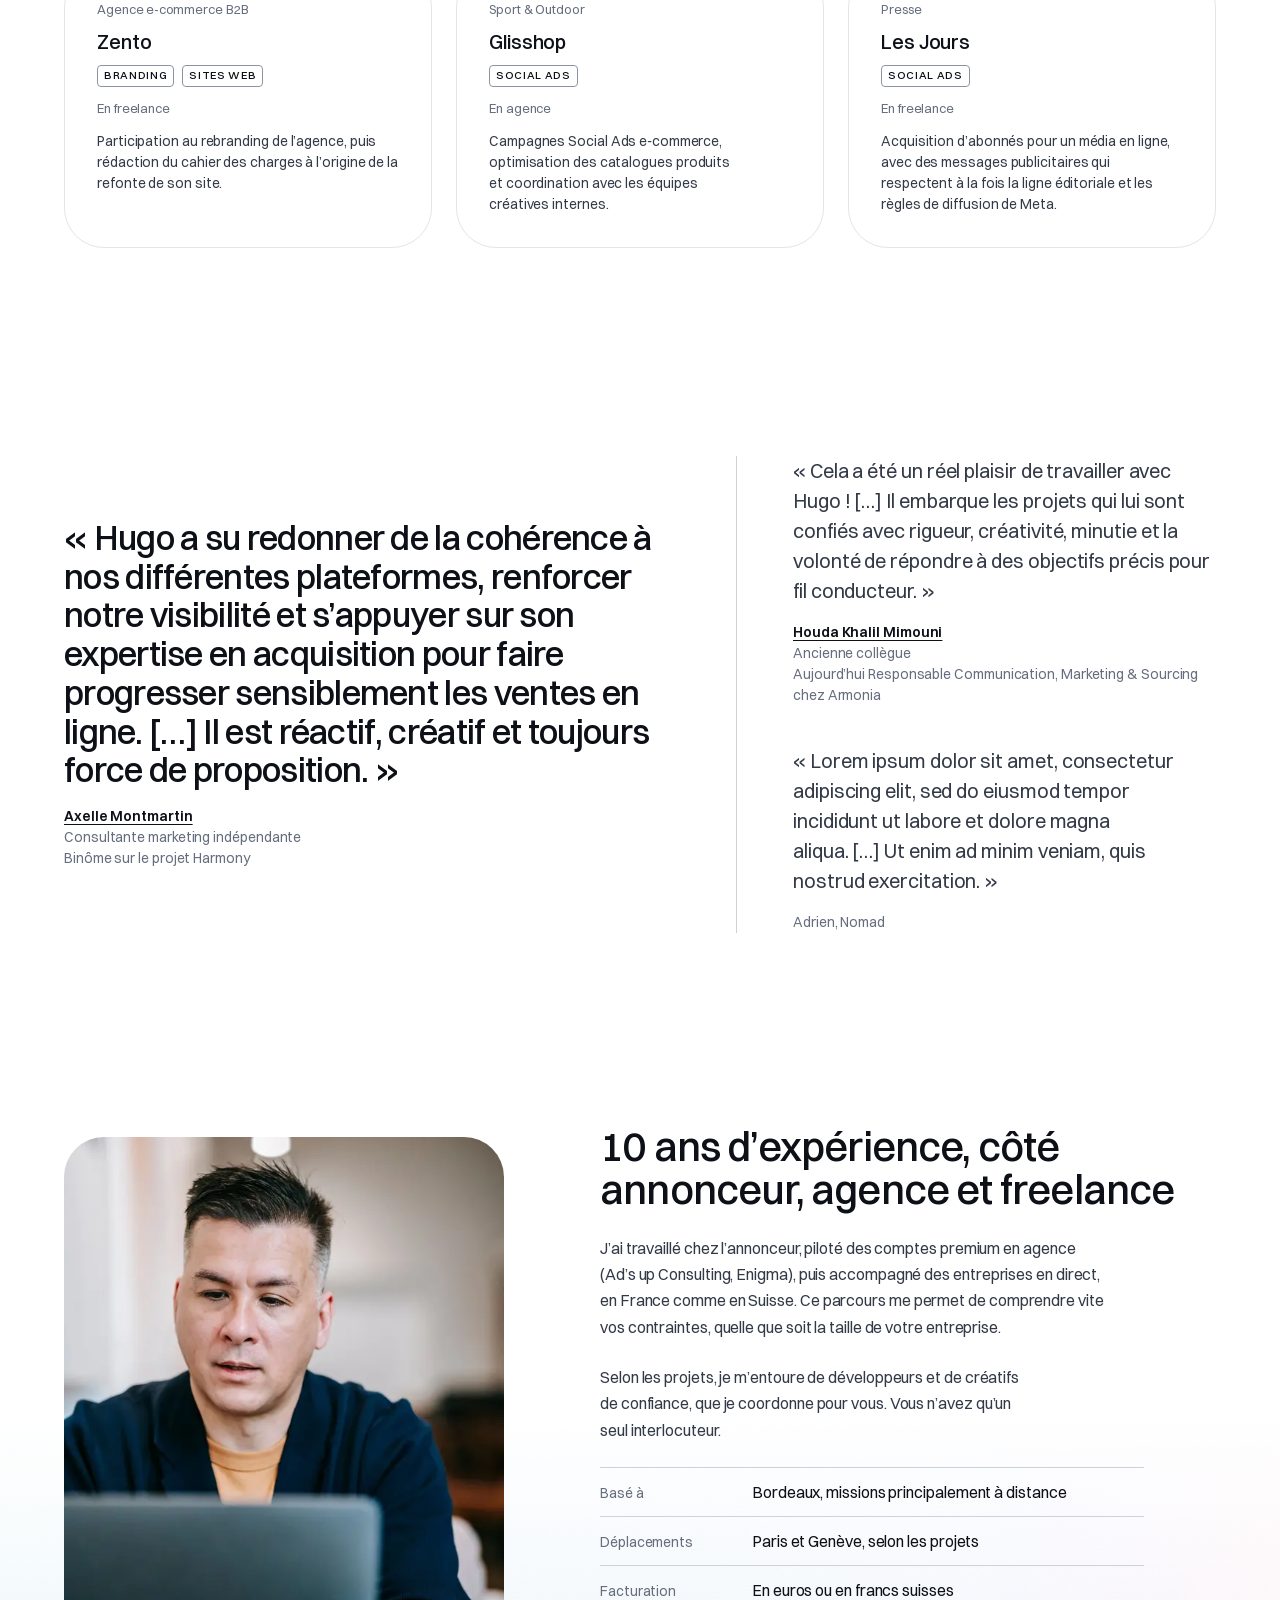
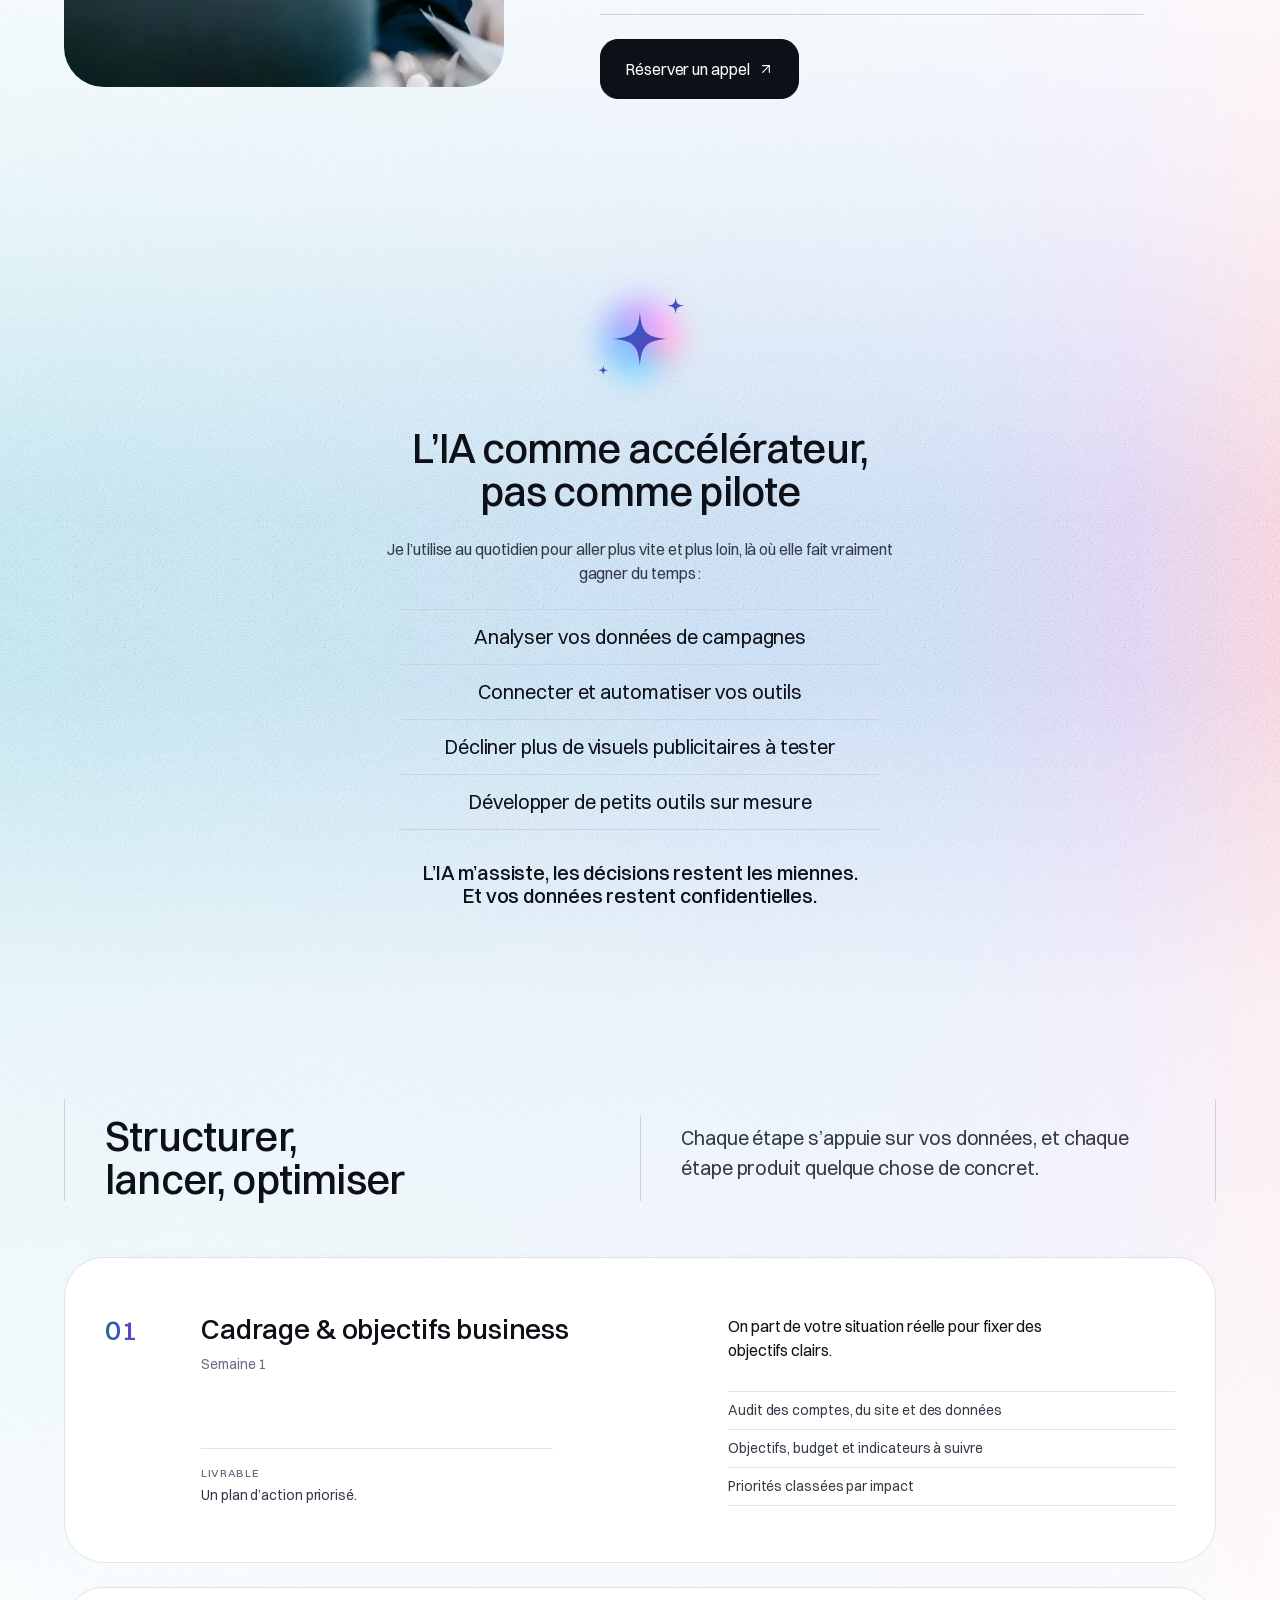
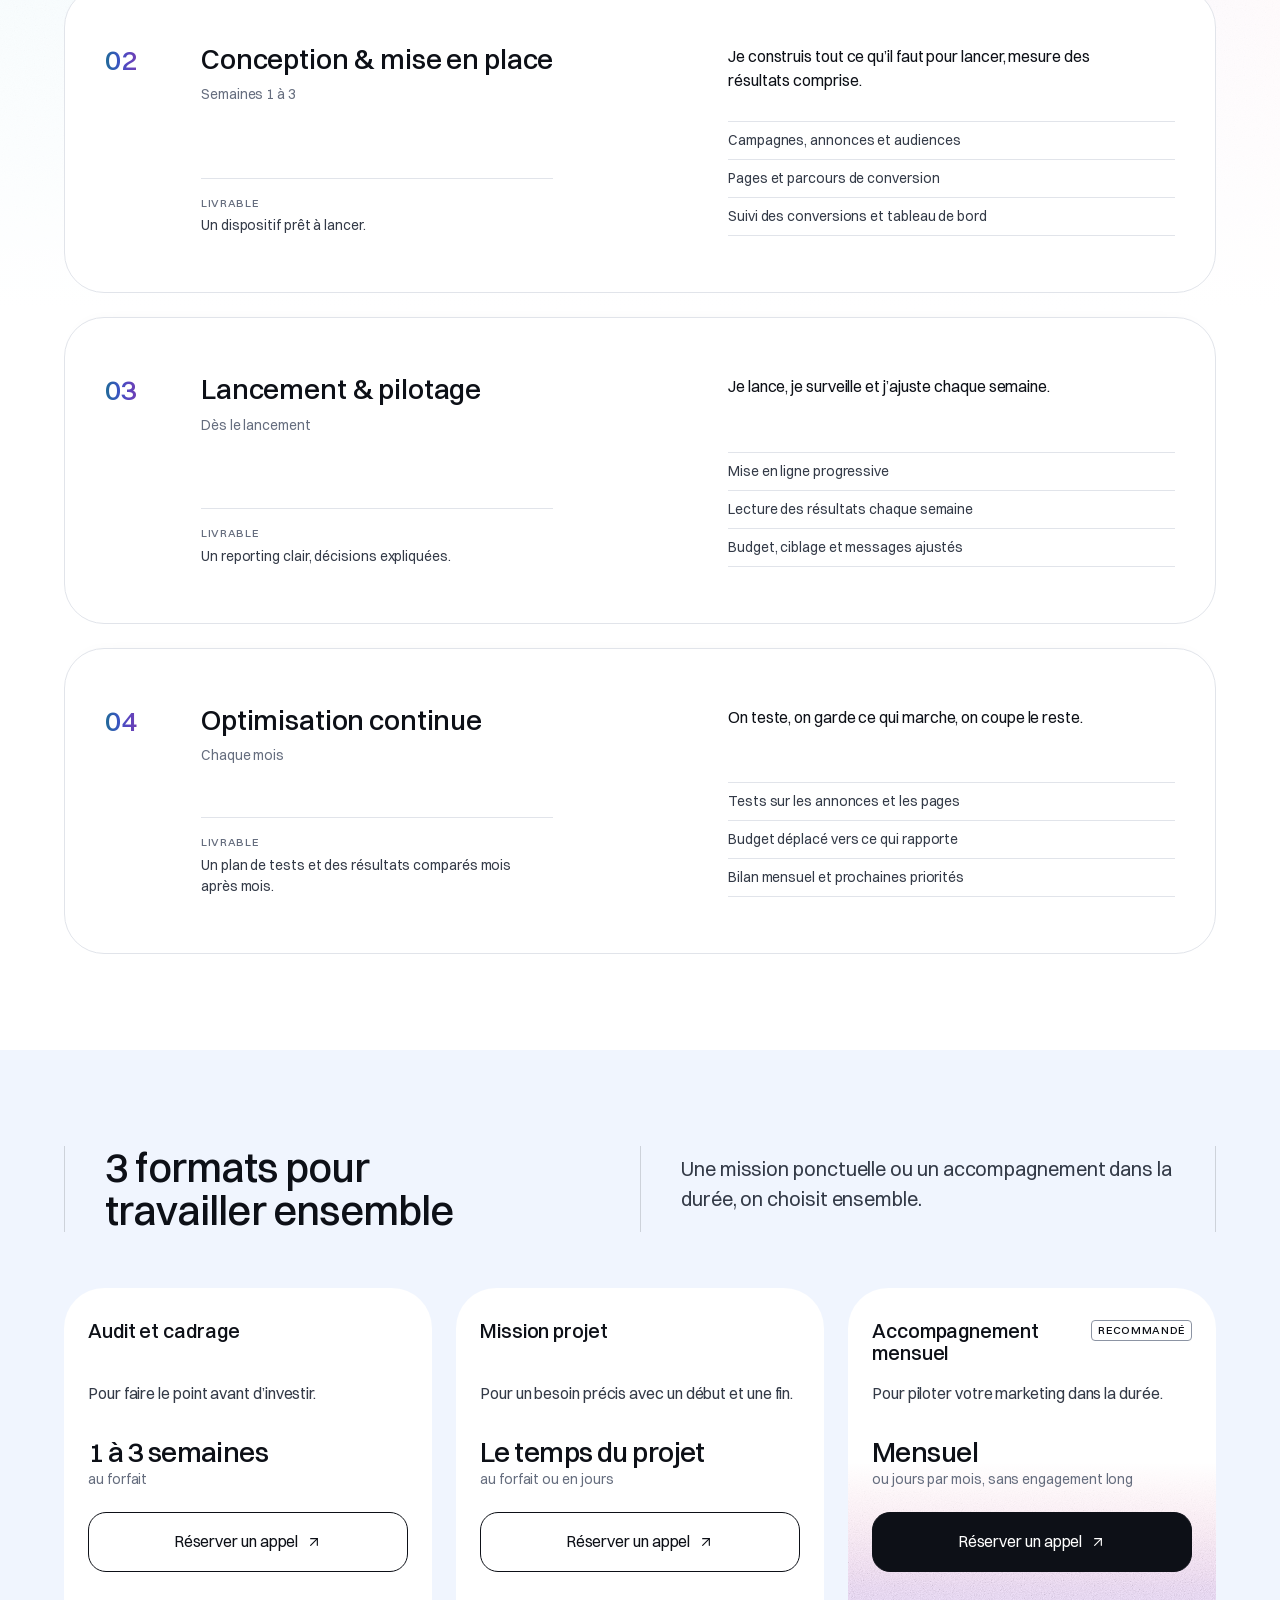
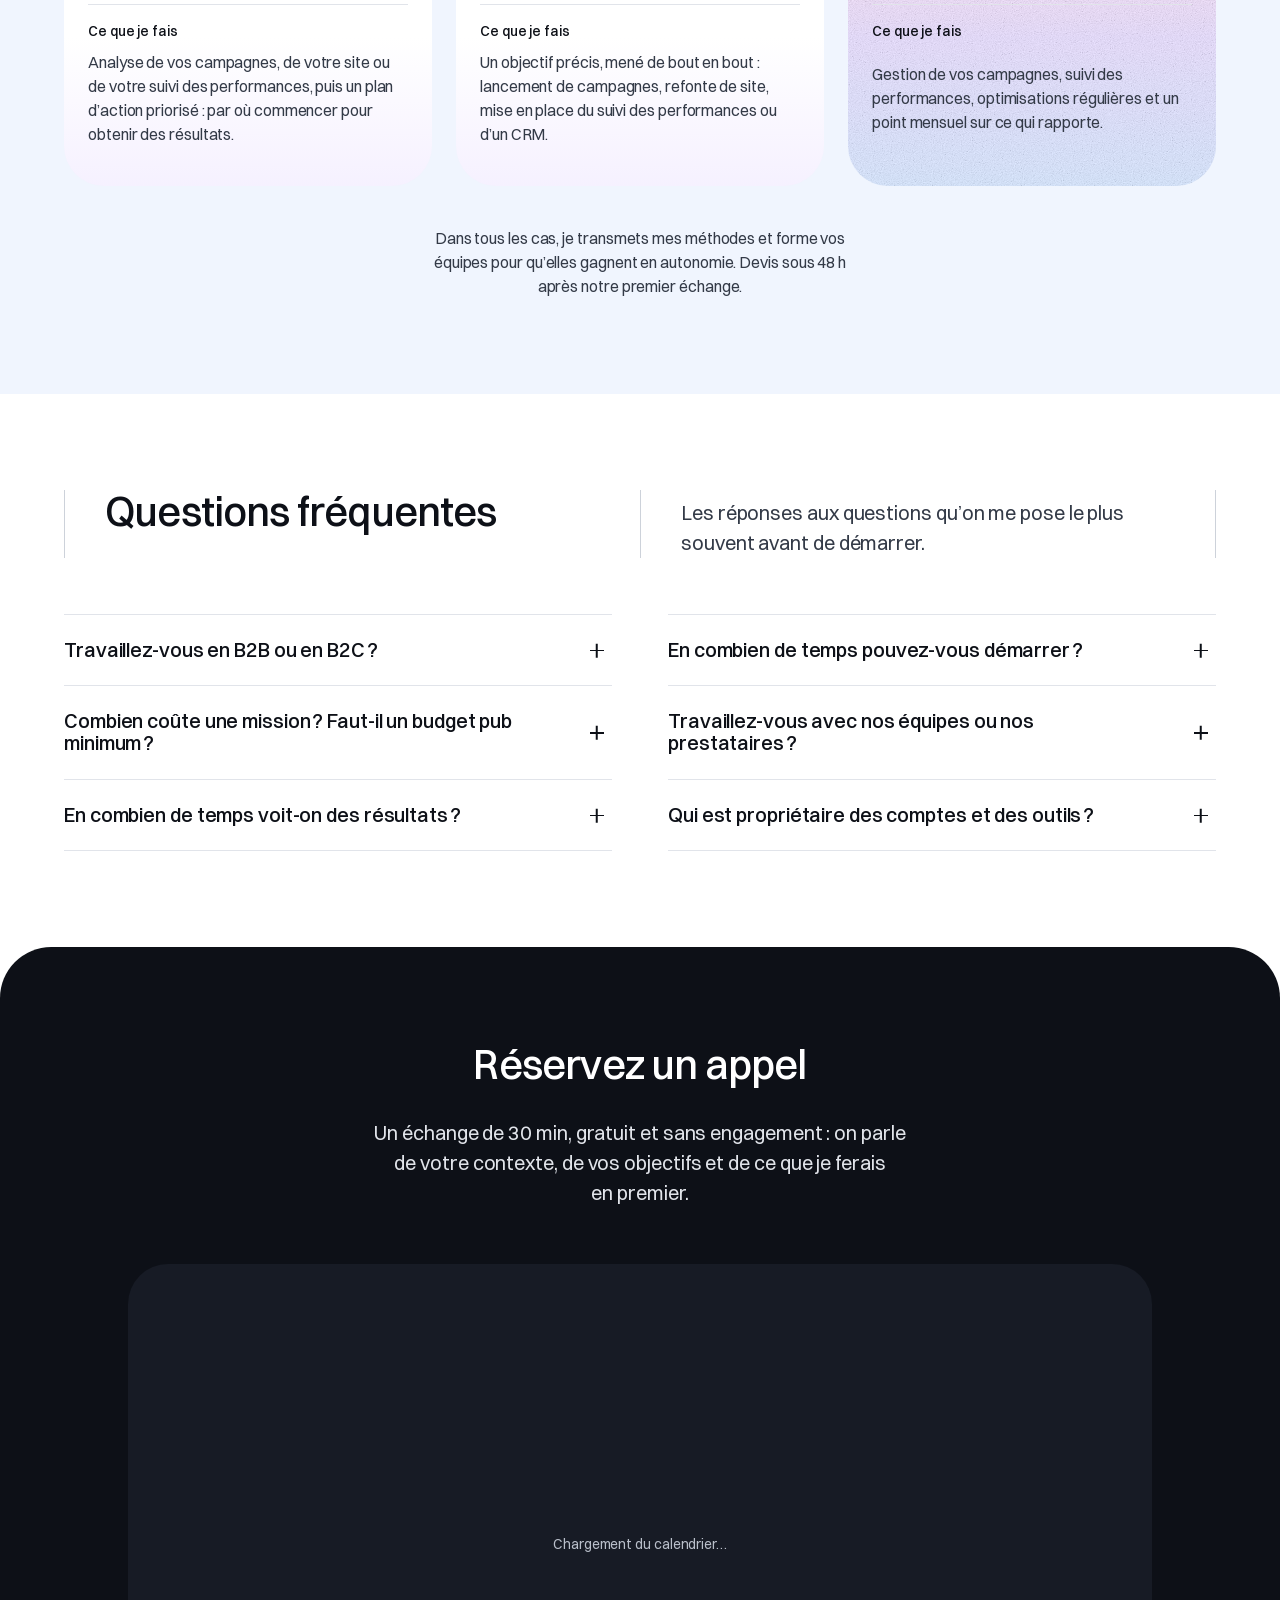
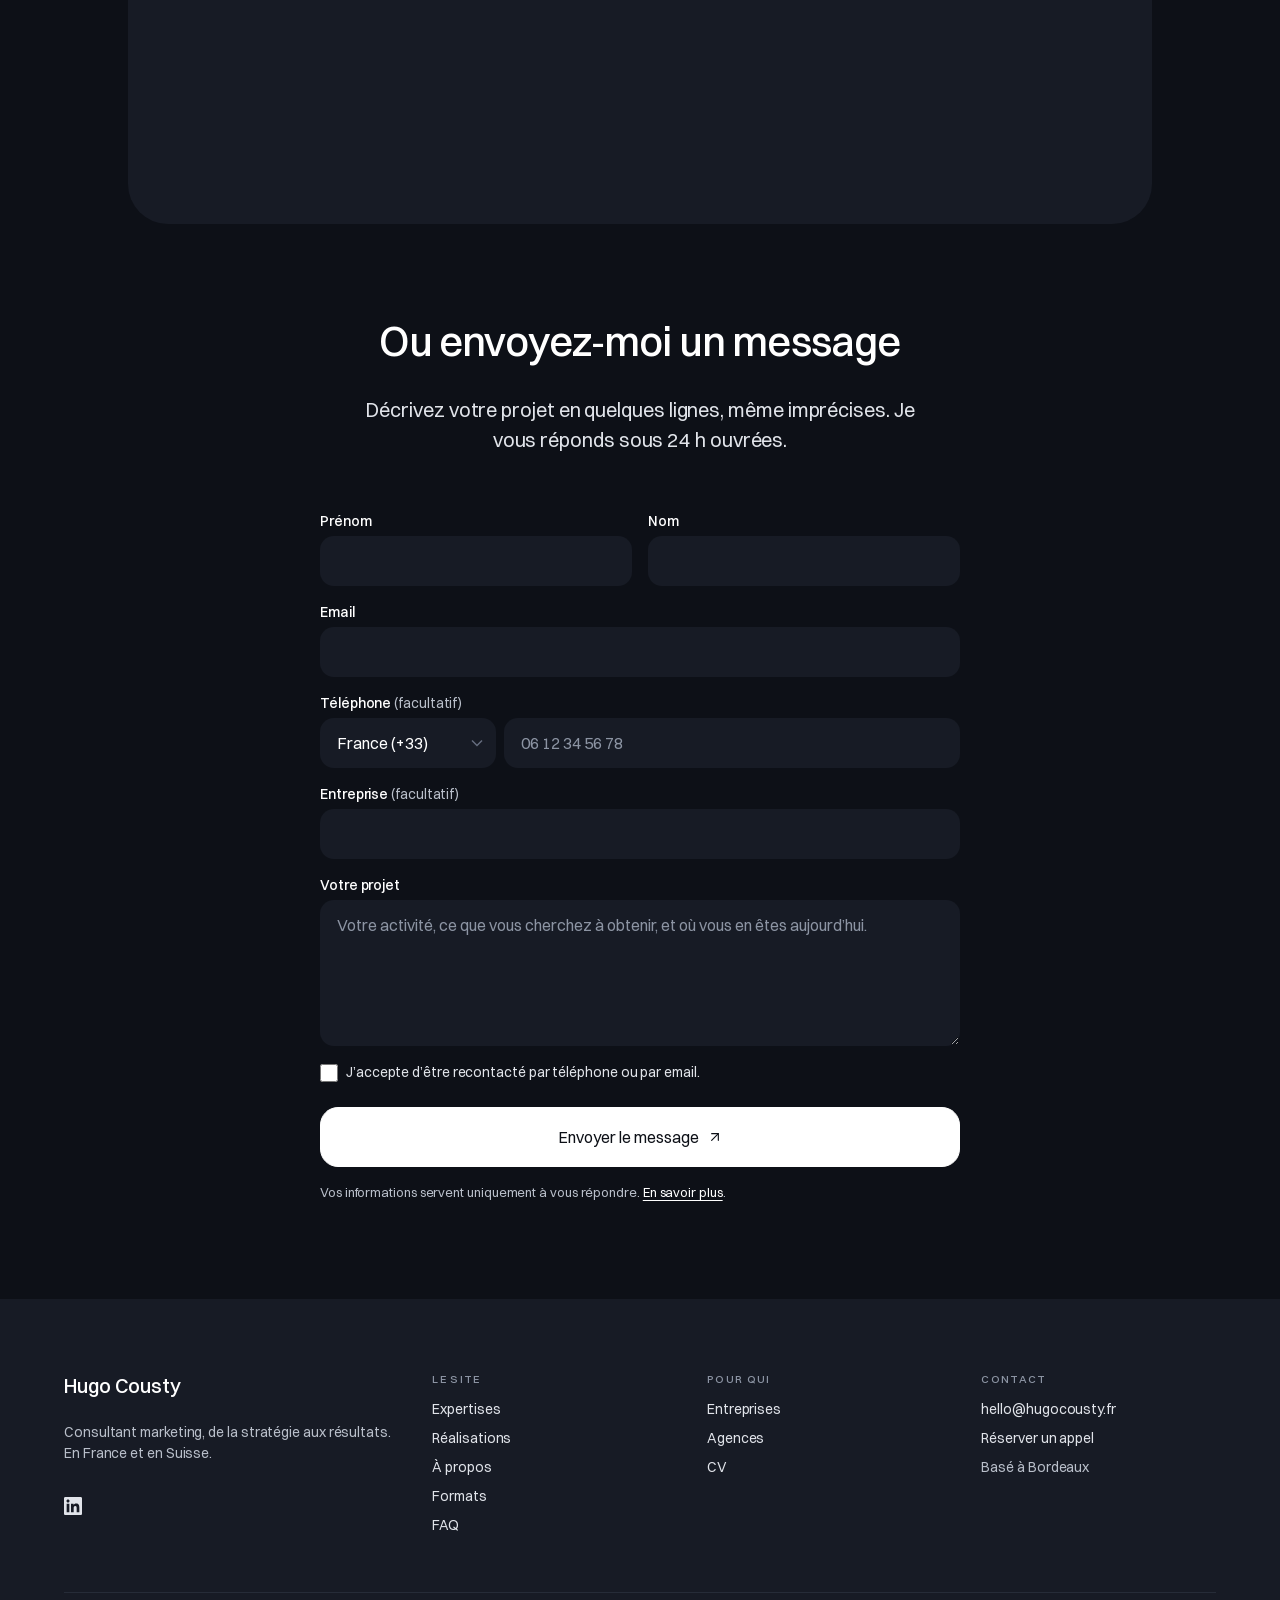
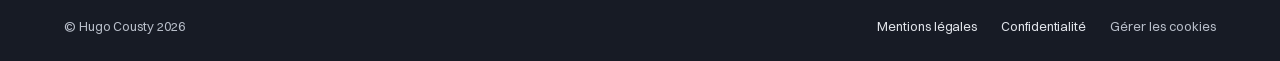
==== commit 04336e46: "Bandeau cookies : chaton qui supplie à la place du Chat Potté GIF Giphy YZOsKxJfmvzG0 (WebP 200 px)," ====
--- a/index.html
+++ b/index.html
@@ -52,10 +52,10 @@
 
   <link rel="preload" href="/assets/fonts/Switzer-400.woff2" as="font" type="font/woff2" crossorigin>
   <link rel="preload" href="/assets/fonts/Switzer-600.woff2" as="font" type="font/woff2" crossorigin>
-  <link rel="stylesheet" href="/assets/css/tokens.css?v=20261124c">
-  <link rel="stylesheet" href="/assets/css/base.css?v=20261124c">
-  <link rel="stylesheet" href="/assets/css/sections.css?v=20261124c">
-  <script src="/assets/js/main.js?v=20261124c" defer></script>
+  <link rel="stylesheet" href="/assets/css/tokens.css?v=20261124d">
+  <link rel="stylesheet" href="/assets/css/base.css?v=20261124d">
+  <link rel="stylesheet" href="/assets/css/sections.css?v=20261124d">
+  <script src="/assets/js/main.js?v=20261124d" defer></script>
 </head>
 <body>
 
@@ -109,10 +109,10 @@
          =================================================================== -->
     <section class="hero hero--center" id="top" aria-labelledby="hero-title" data-theme="inverse">
       <div class="hero__media">
-        <img class="hero__photo" src="/assets/img/hero-hugo-1400.webp"
-             srcset="/assets/img/hero-hugo-900.webp 900w, /assets/img/hero-hugo-1400.webp 1400w, /assets/img/hero-hugo-2000.webp 2000w"
-             sizes="100vw" width="2000" height="1335" fetchpriority="high"
-             alt="Hugo Cousty, souriant, au travail devant son ordinateur portable">
+        <img class="hero__photo" src="/assets/img/hero-reflet-1400.webp"
+             srcset="/assets/img/hero-reflet-900.webp 900w, /assets/img/hero-reflet-1400.webp 1400w, /assets/img/hero-reflet-2000.webp 2000w"
+             sizes="100vw" width="2000" height="1333" fetchpriority="high"
+             alt="Hugo Cousty, reflété dans l’écran de son ordinateur, en noir et blanc">
       </div>
 
       <div class="hero__body">
--- a/assets/css/base.css
+++ b/assets/css/base.css
@@ -1172,7 +1172,7 @@
   background: rgba(13, 16, 23, .62);
 }
 
-/* Titre et texte, avec le GIF du Chat Potté en haut à droite : le texte
+/* Titre et texte, avec le GIF du chaton en haut à droite : le texte
    s'enroule autour */
 .consent__intro {
   display: flow-root;
@@ -1180,17 +1180,22 @@
 
 .consent__pet {
   float: right;
+  overflow: hidden;
+  width: 64px;
+  height: 64px;
   margin: 0 0 var(--space-1) var(--space-15);
-}
-
+  border-radius: 50%;
+  background: var(--surface-sunken);
+}
+
+/* Zoom sur le haut du chaton : ses grands yeux dans la pastille */
 .consent__pet img {
   display: block;
-  width: 64px;
-  height: 64px;
-  border-radius: 50%;
+  width: 100%;
+  height: 100%;
   object-fit: cover;
-  object-position: 48% 40%; /* les grands yeux au centre */
-  background: var(--surface-sunken);
+  transform: scale(1.35); /* zoom léger : la tête bouge, elle doit rester dans le cadre */
+  transform-origin: 42% 18%;
 }
 
 .consent__title {
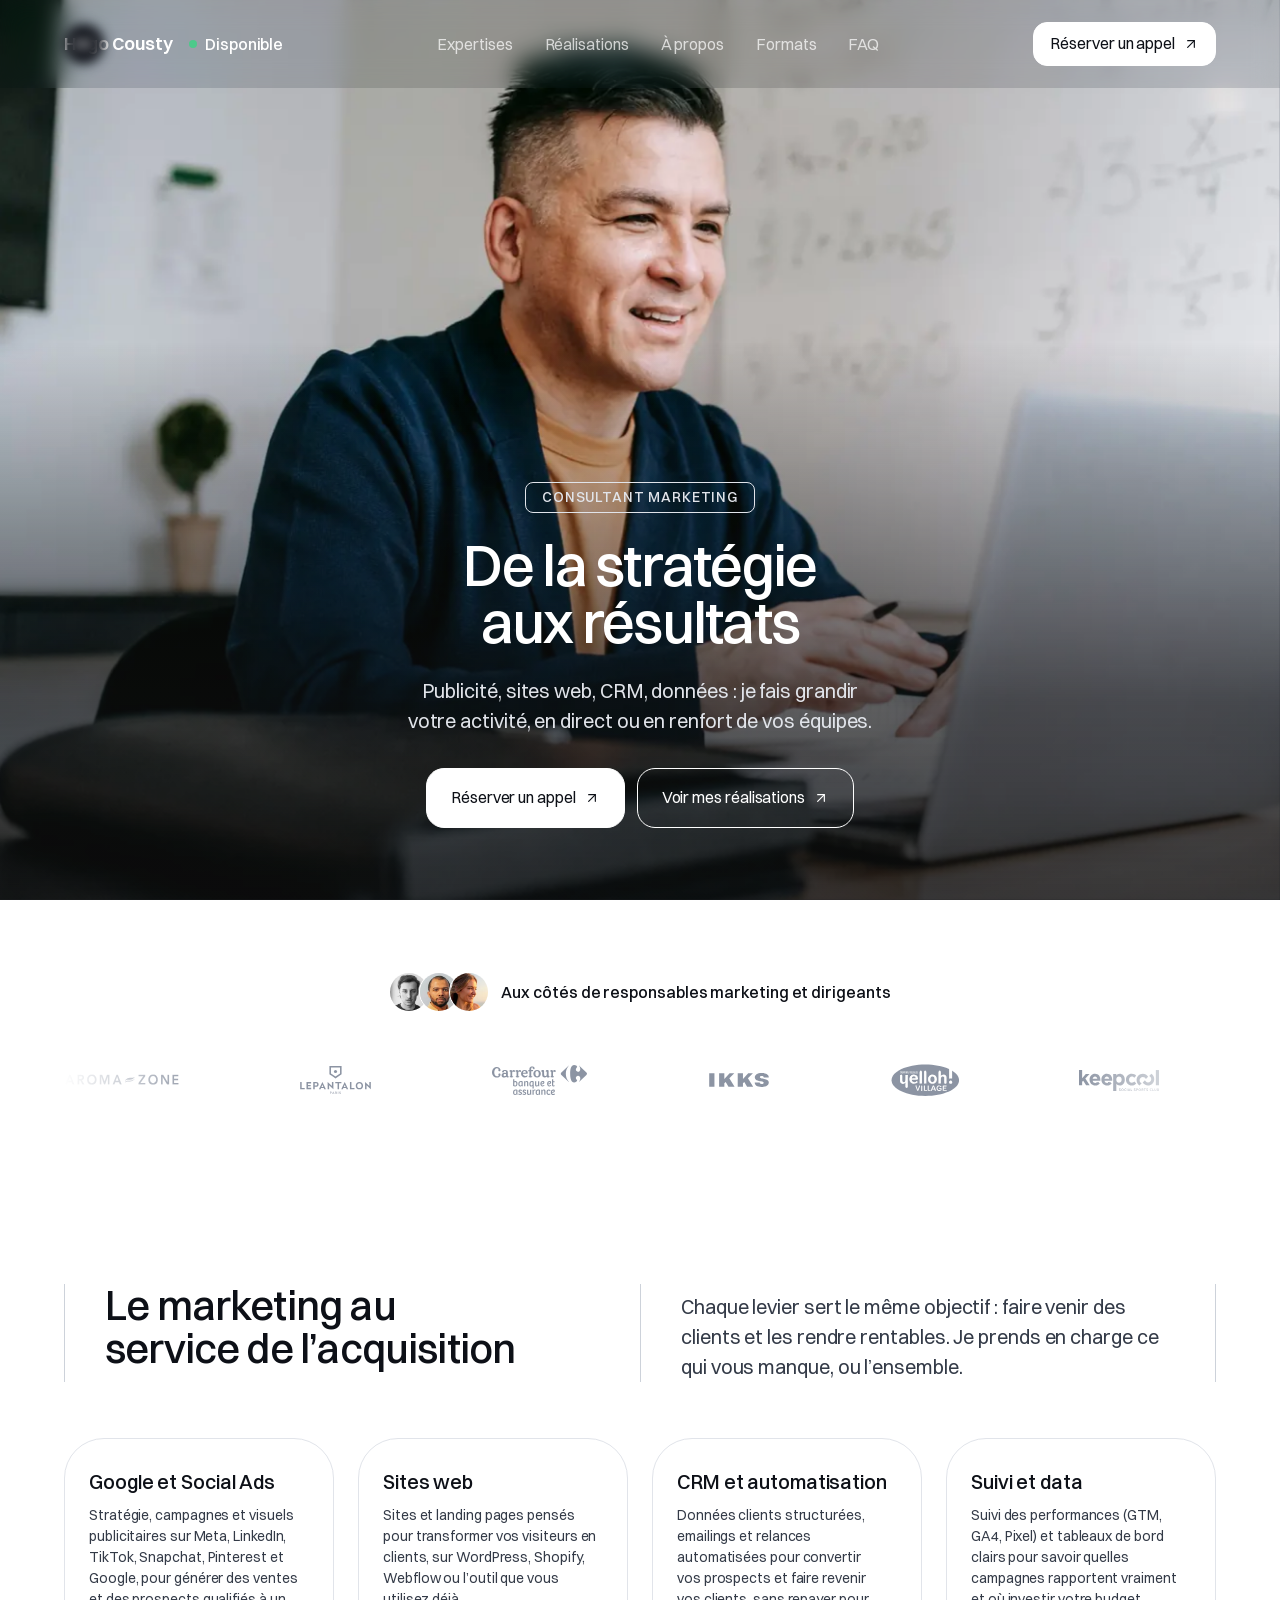
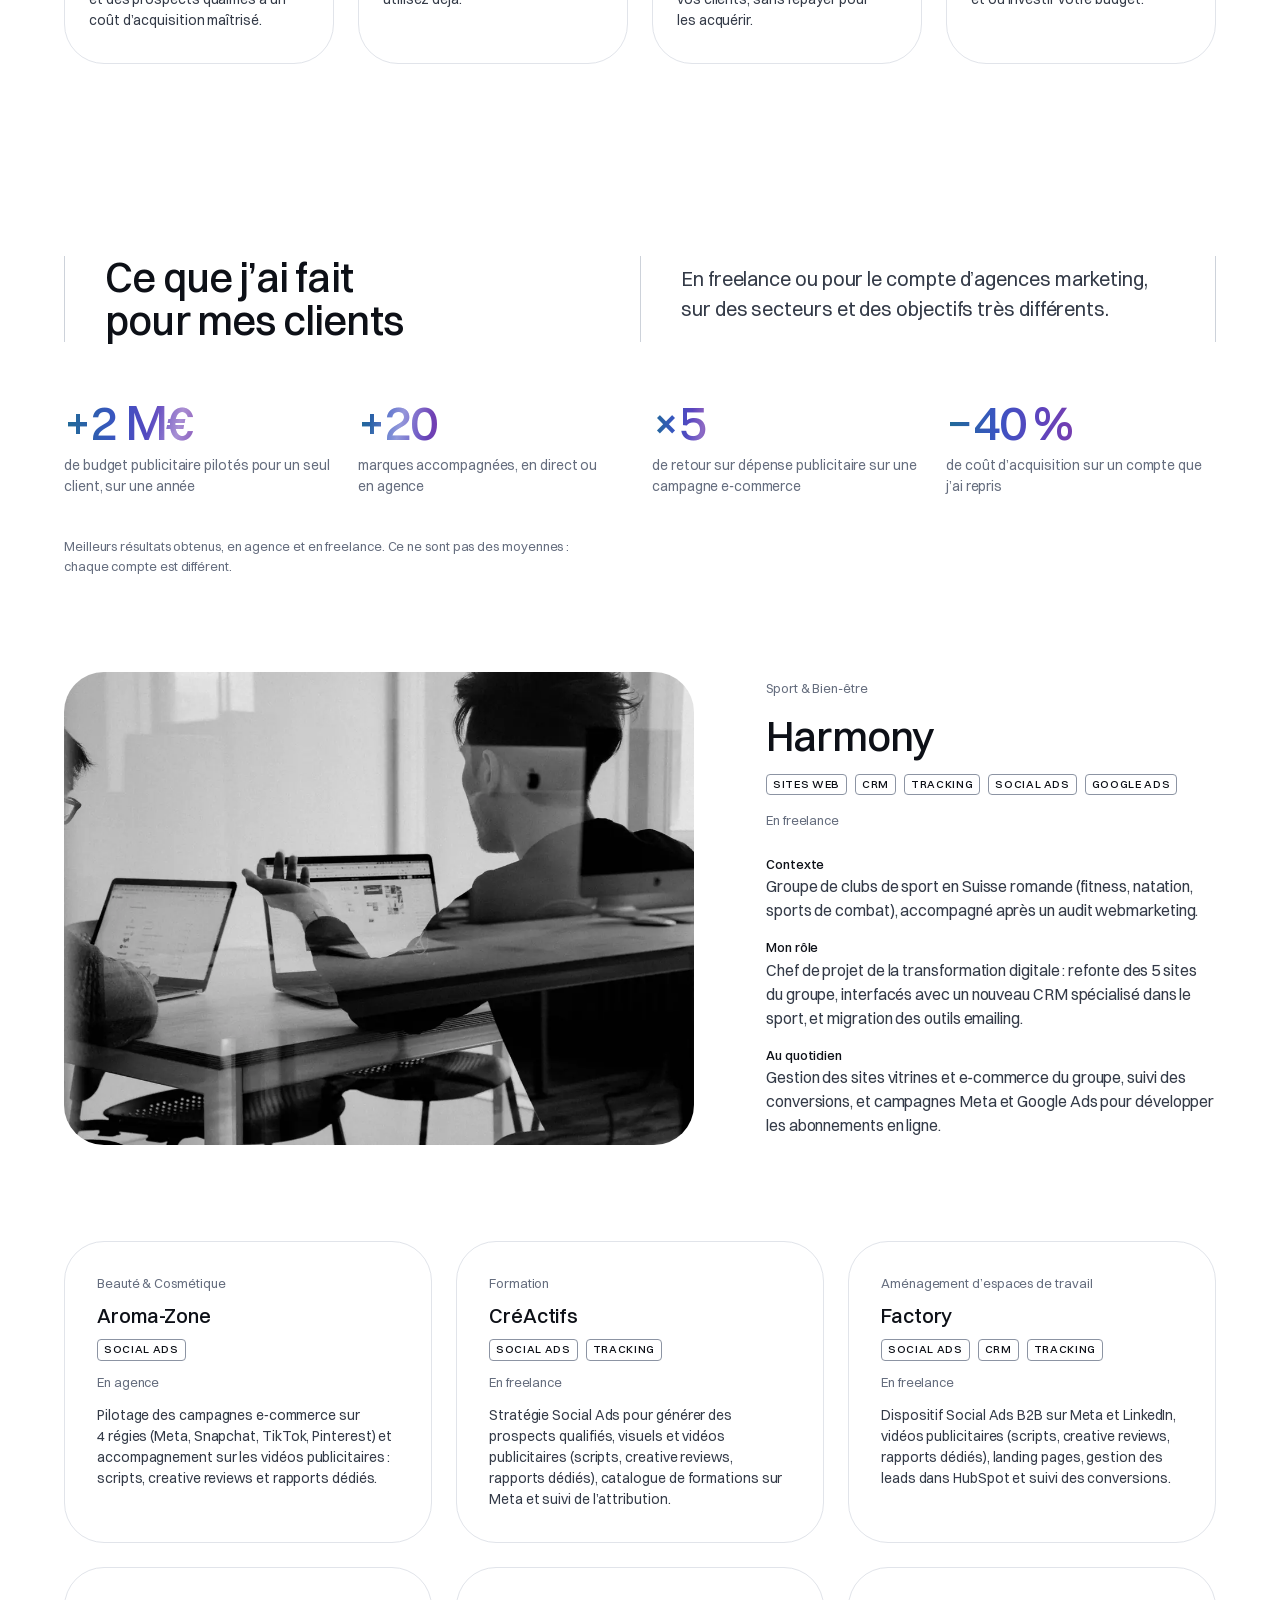
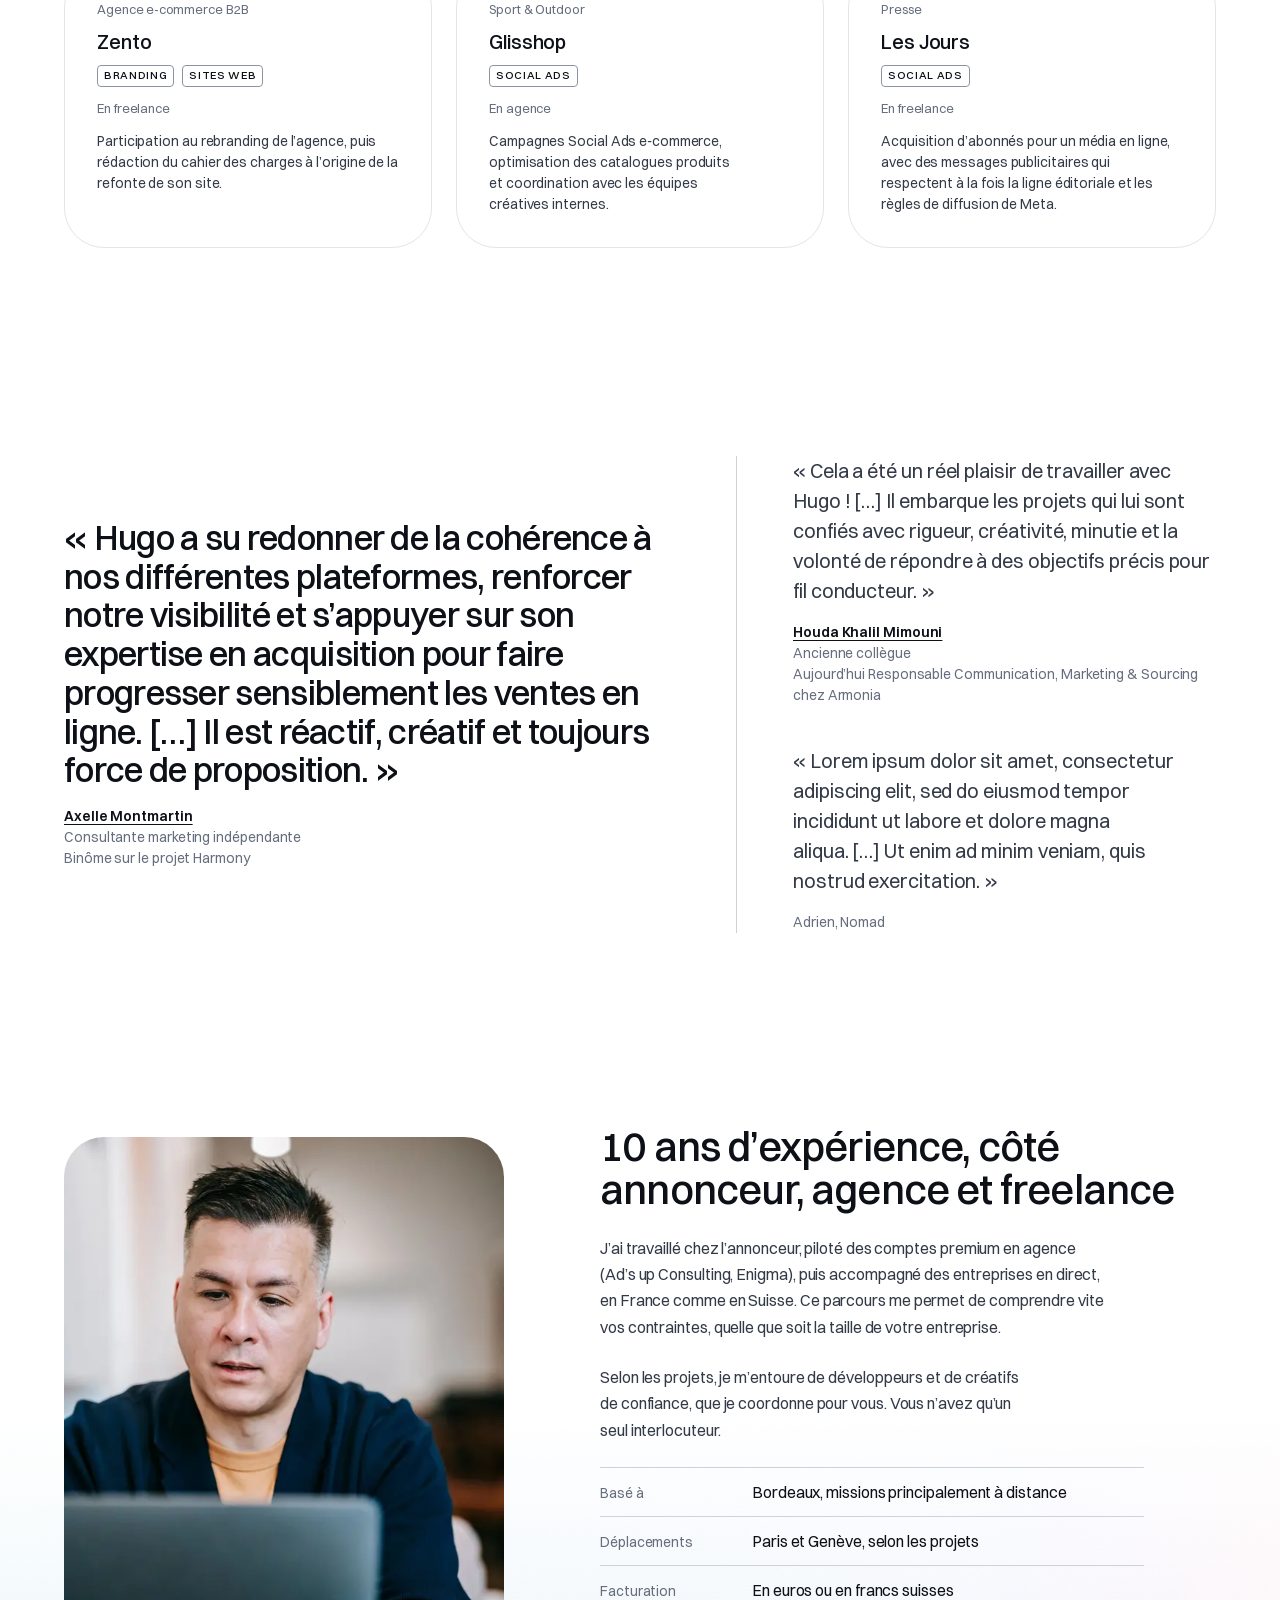
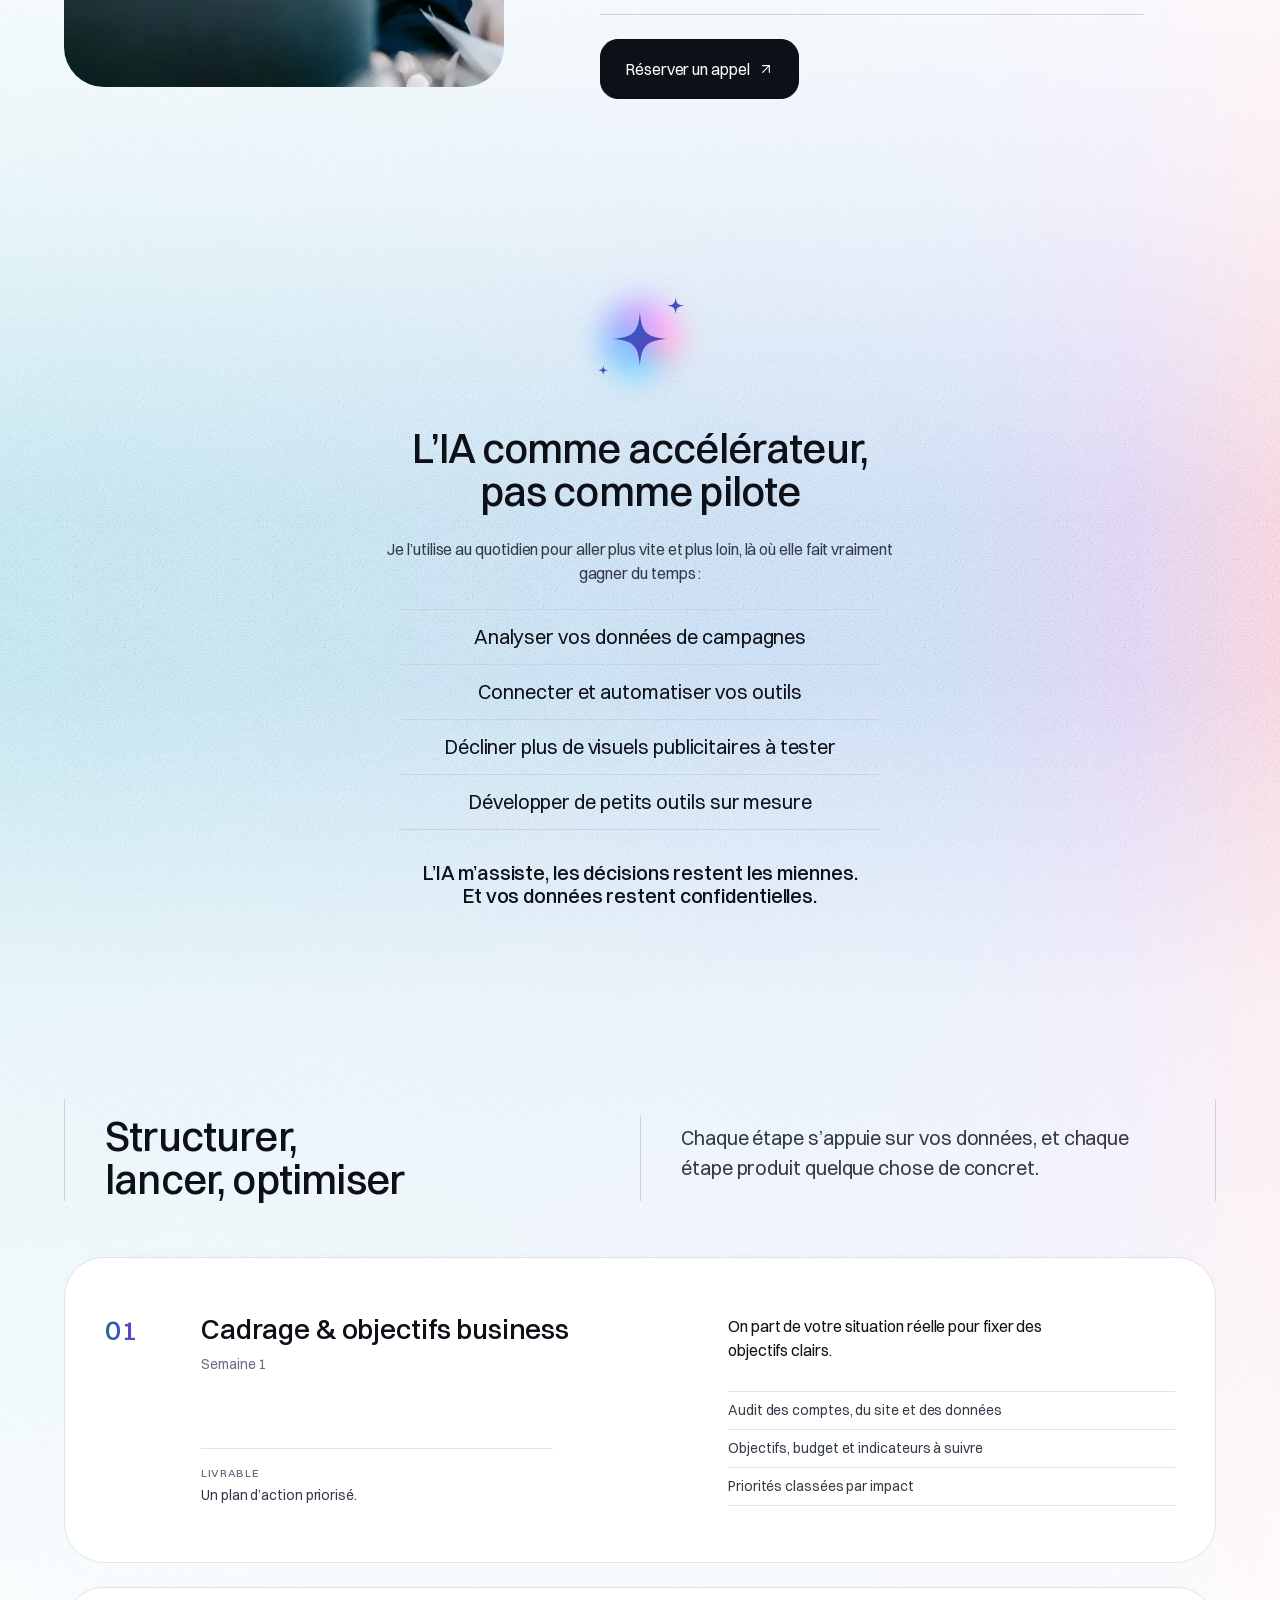
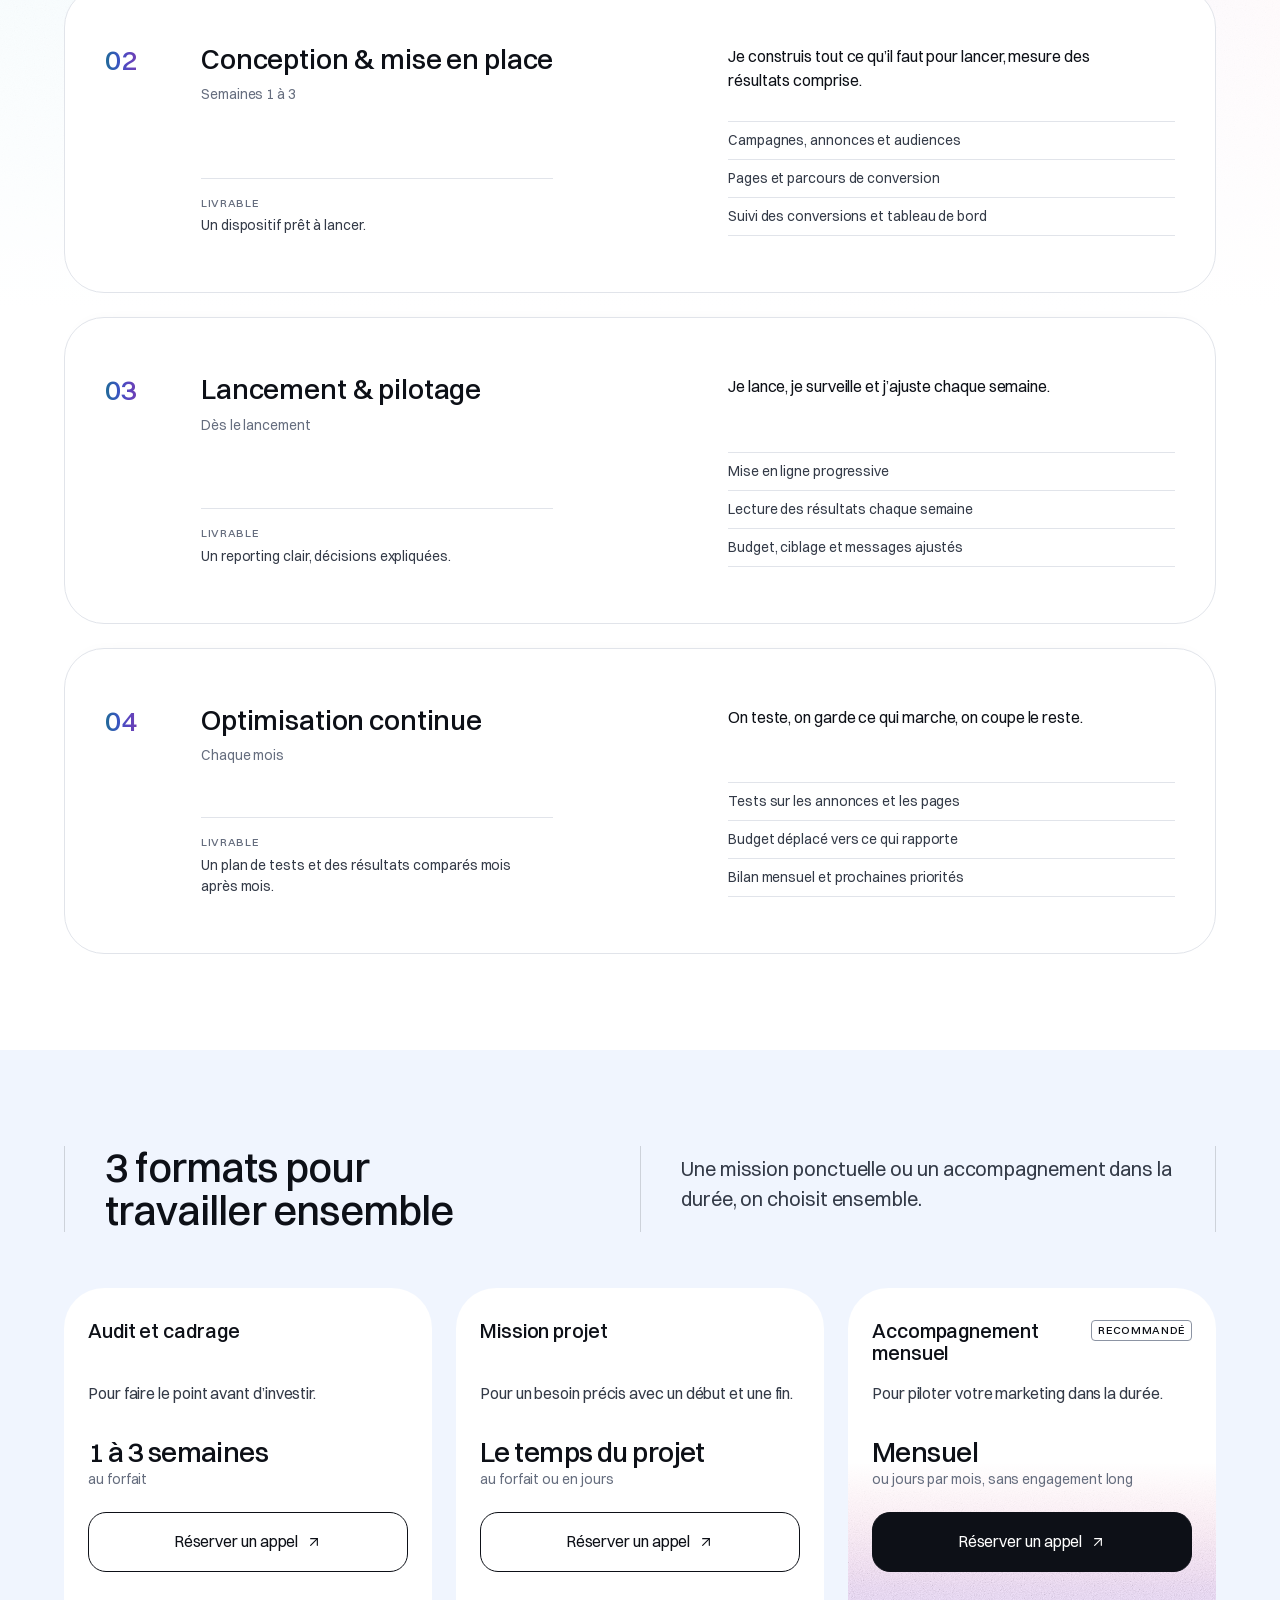
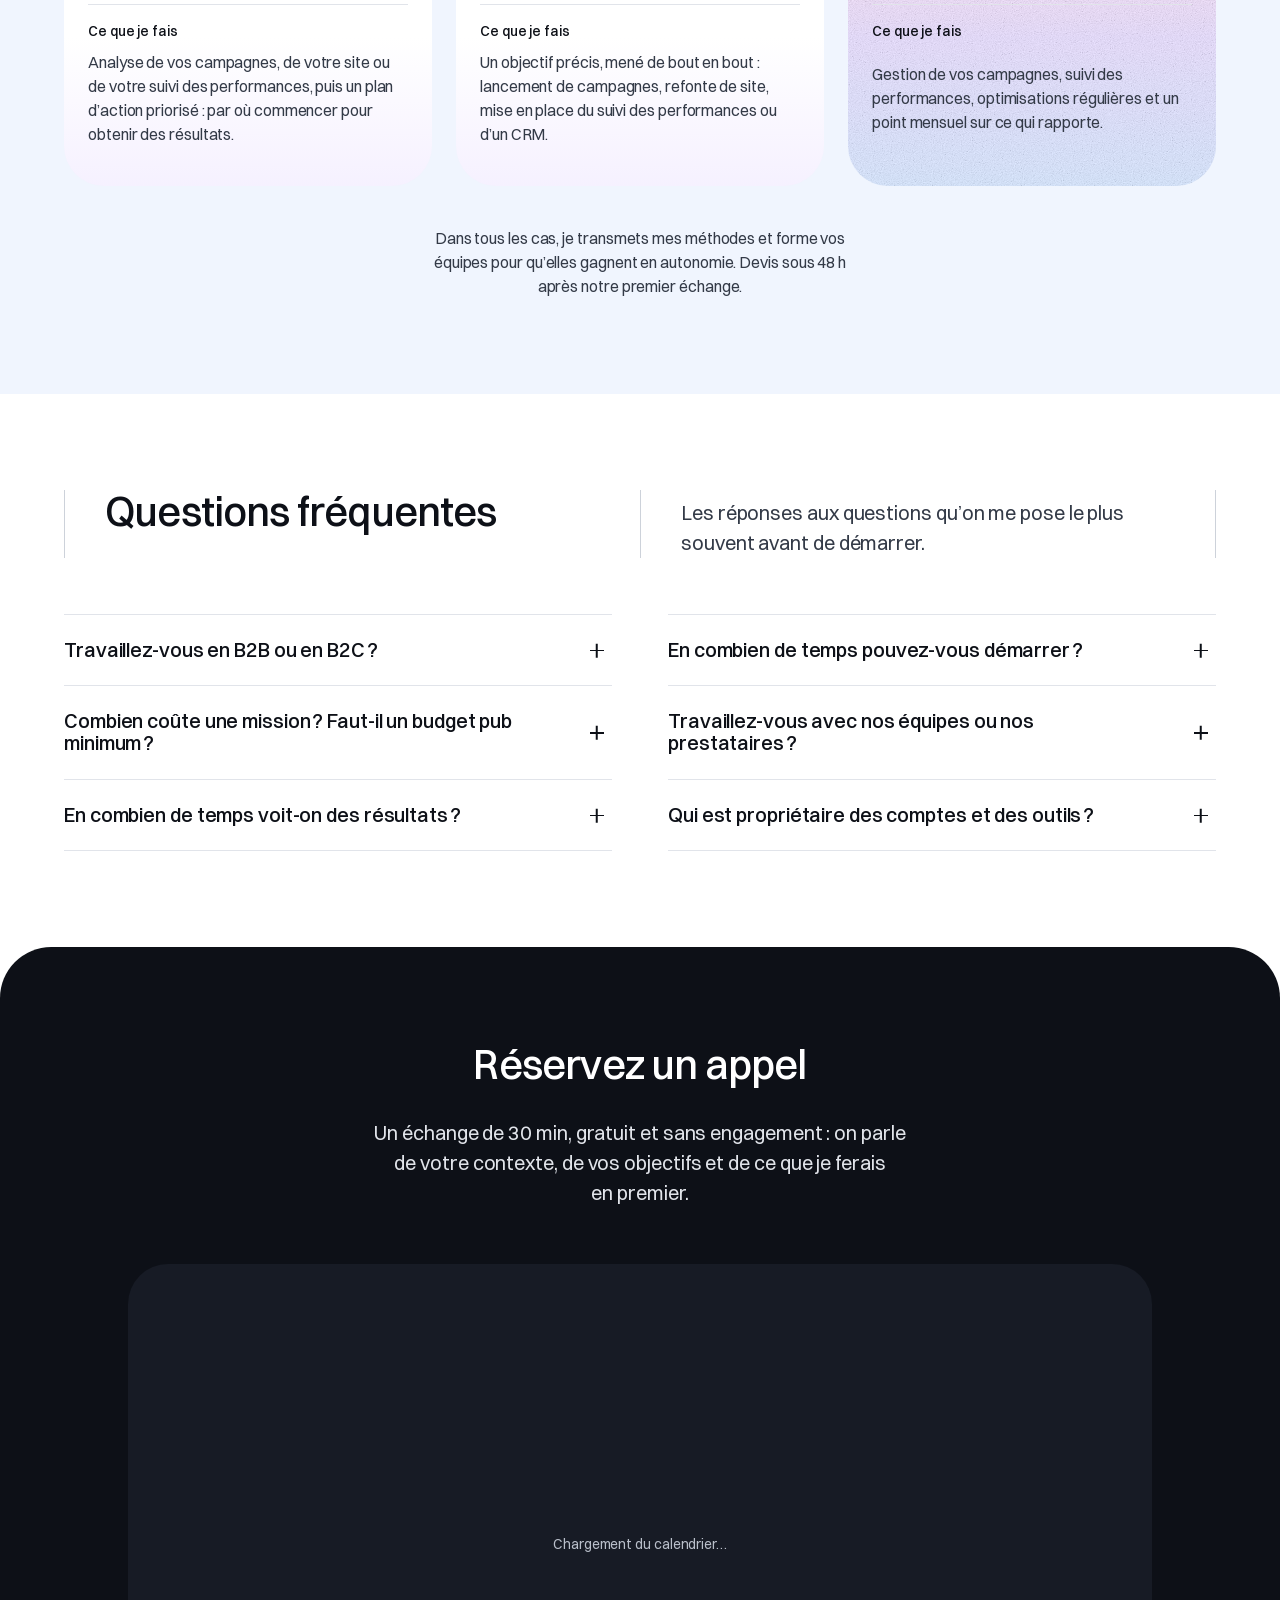
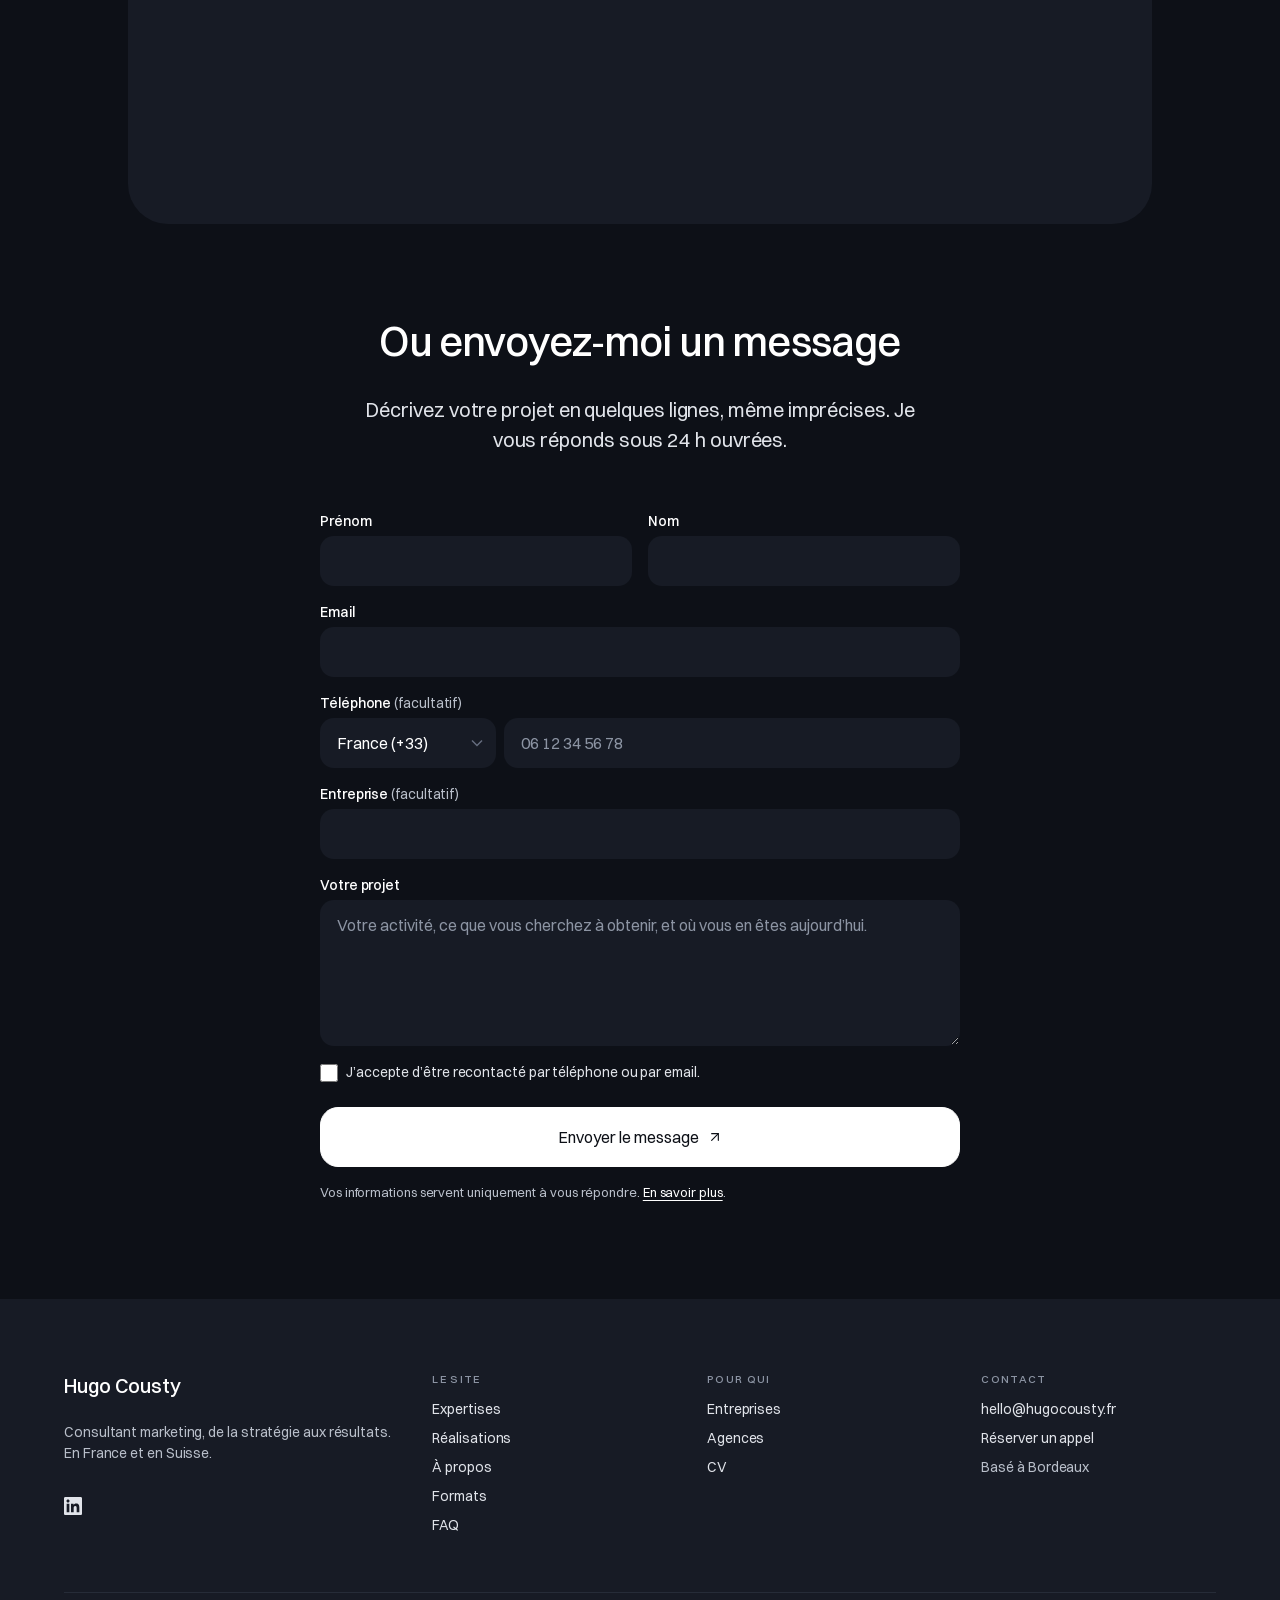
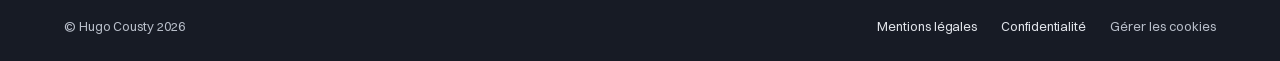
==== commit 72cd6c19: "Merge branch 'main' into claude/tender-goldberg-57petk" ====
--- a/index.html
+++ b/index.html
@@ -109,10 +109,10 @@
          =================================================================== -->
     <section class="hero hero--center" id="top" aria-labelledby="hero-title" data-theme="inverse">
       <div class="hero__media">
-        <img class="hero__photo" src="/assets/img/hero-reflet-1400.webp"
-             srcset="/assets/img/hero-reflet-900.webp 900w, /assets/img/hero-reflet-1400.webp 1400w, /assets/img/hero-reflet-2000.webp 2000w"
-             sizes="100vw" width="2000" height="1333" fetchpriority="high"
-             alt="Hugo Cousty, reflété dans l’écran de son ordinateur, en noir et blanc">
+        <img class="hero__photo" src="/assets/img/hero-hugo-1400.webp"
+             srcset="/assets/img/hero-hugo-900.webp 900w, /assets/img/hero-hugo-1400.webp 1400w, /assets/img/hero-hugo-2000.webp 2000w"
+             sizes="100vw" width="2000" height="1335" fetchpriority="high"
+             alt="Hugo Cousty, souriant, au travail devant son ordinateur portable">
       </div>
 
       <div class="hero__body">
